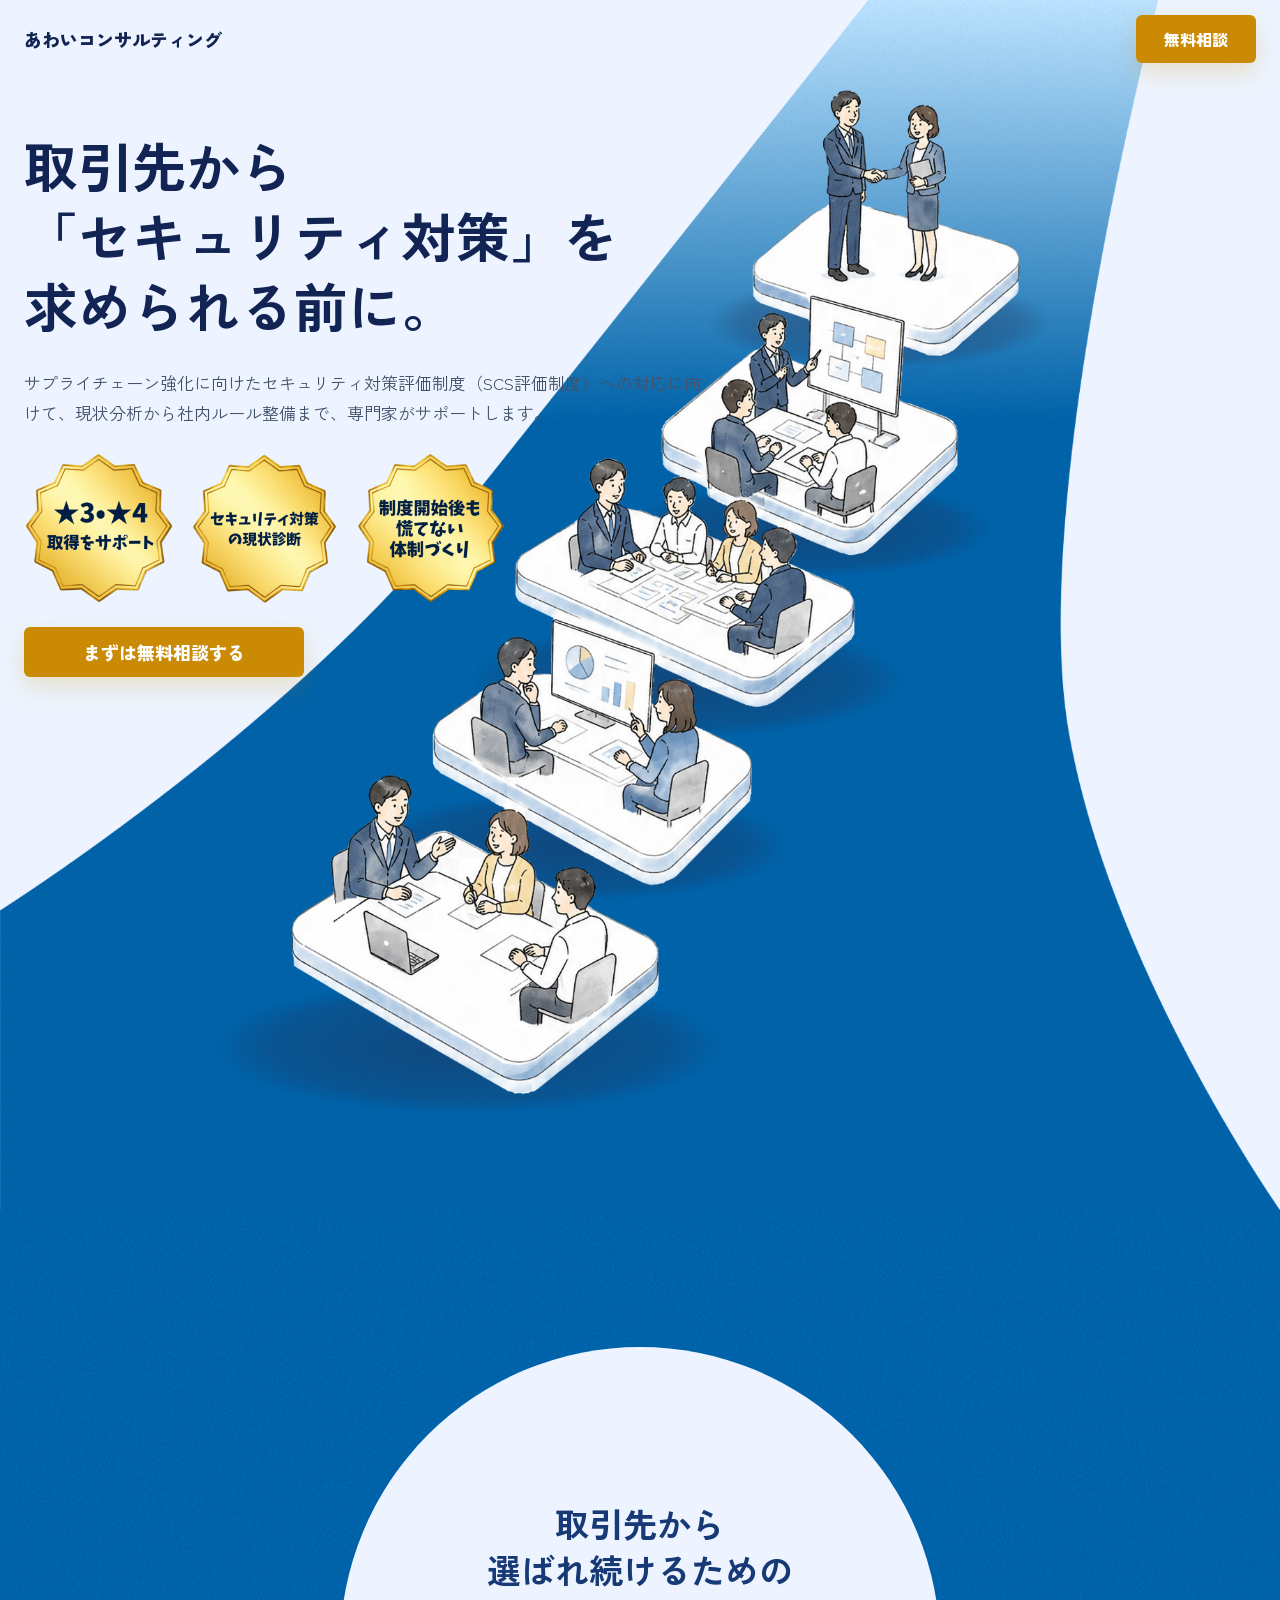
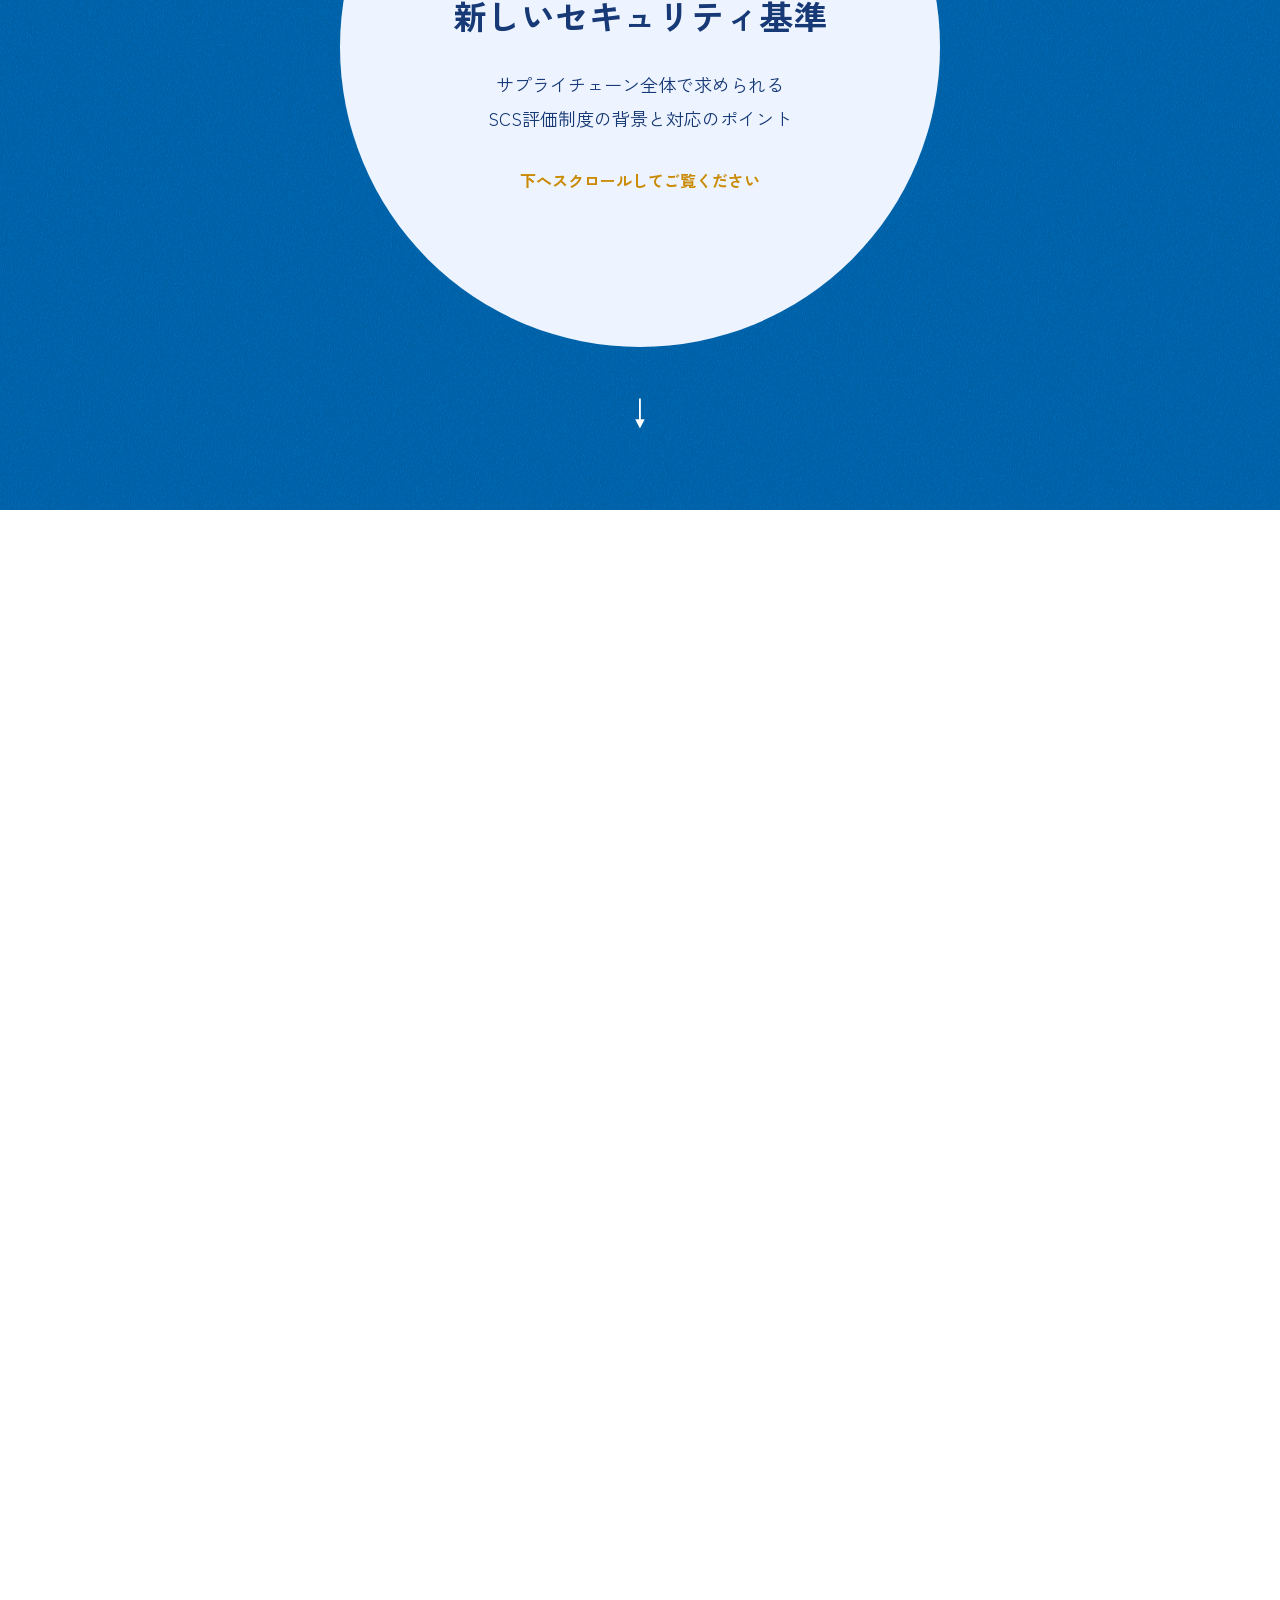
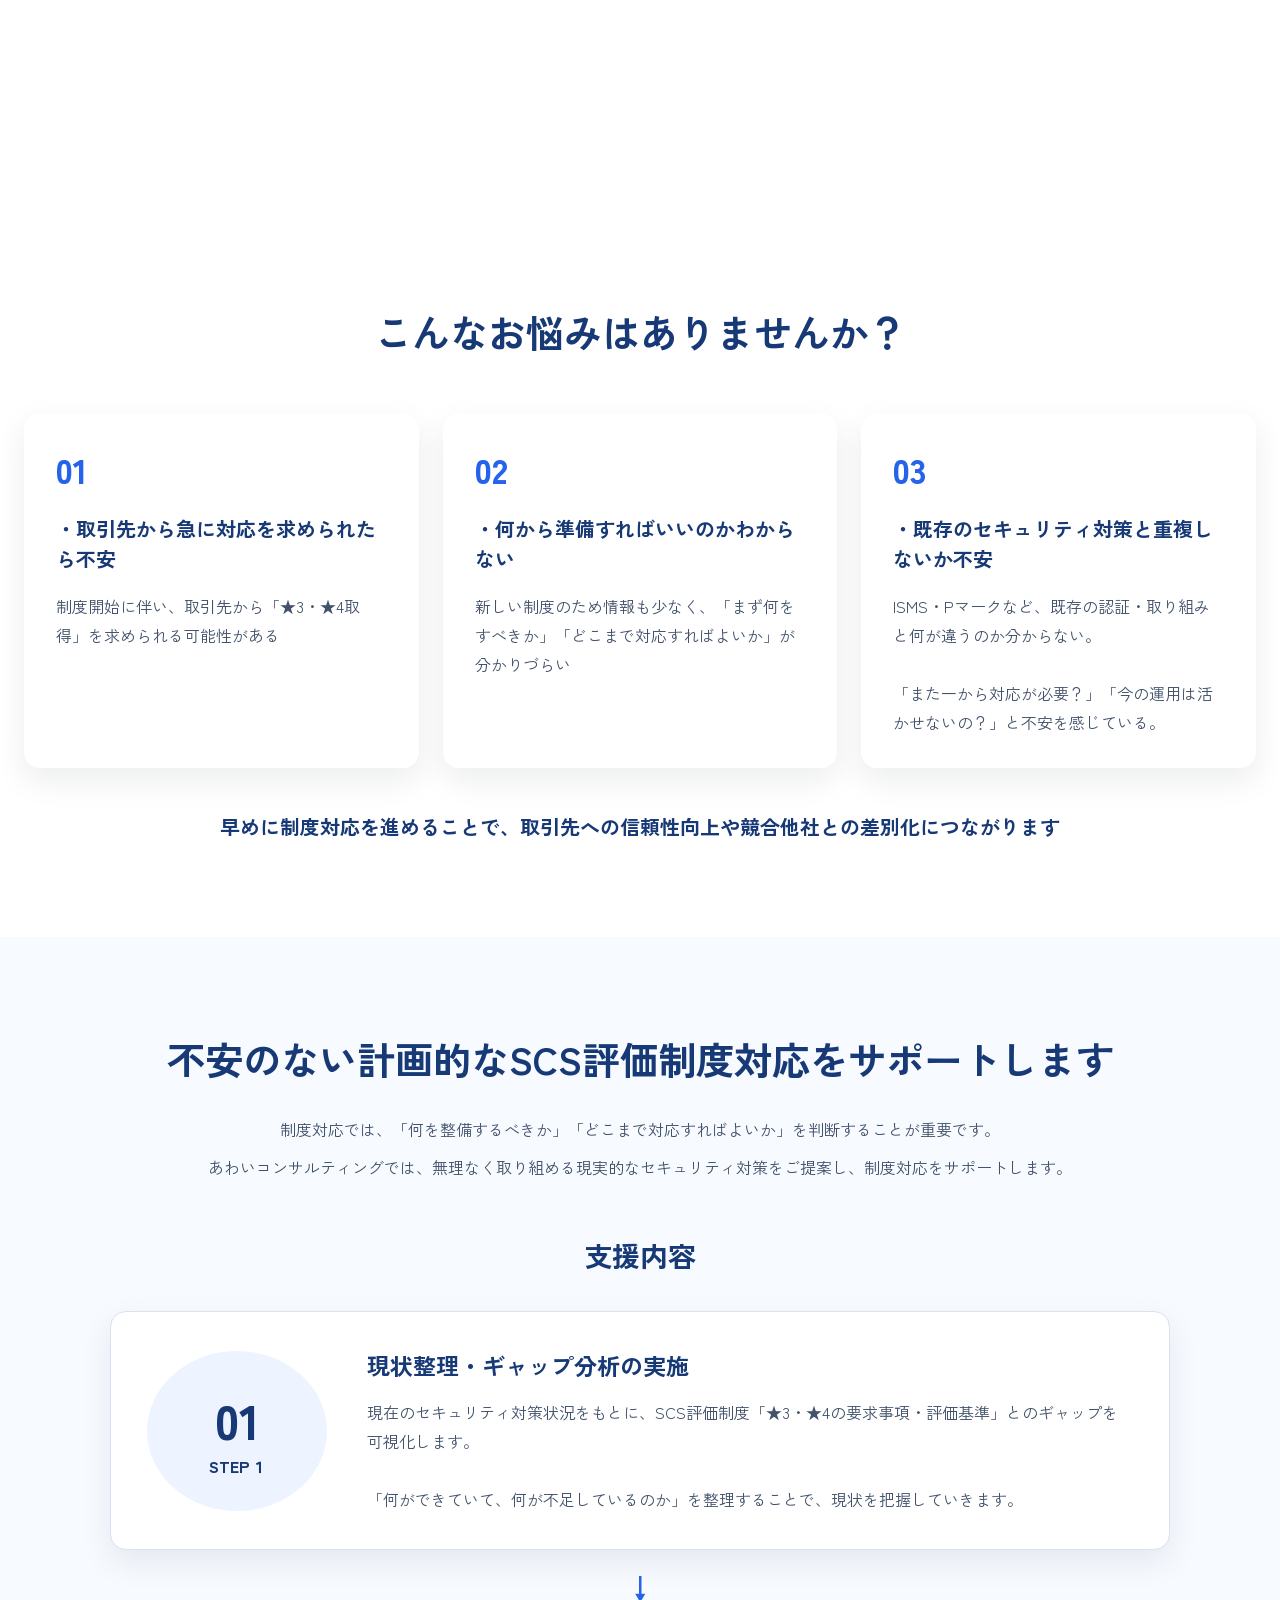
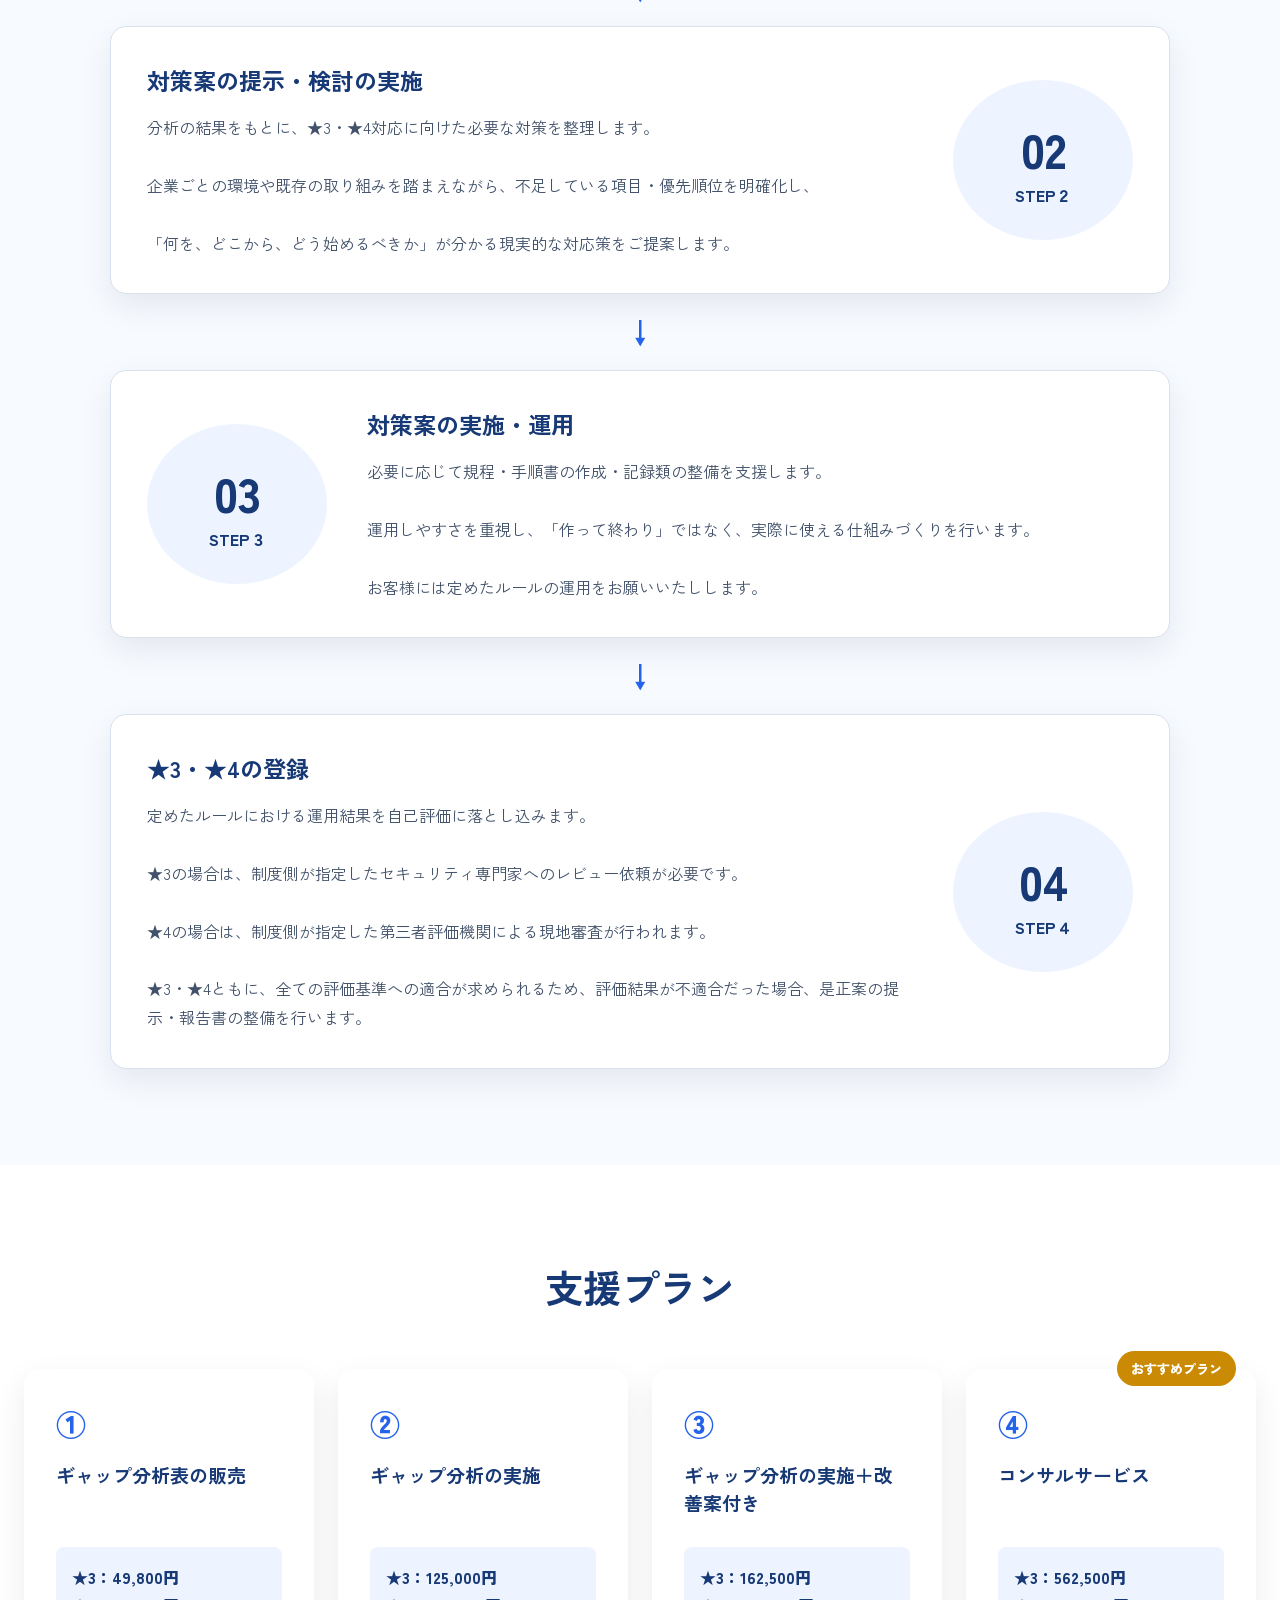
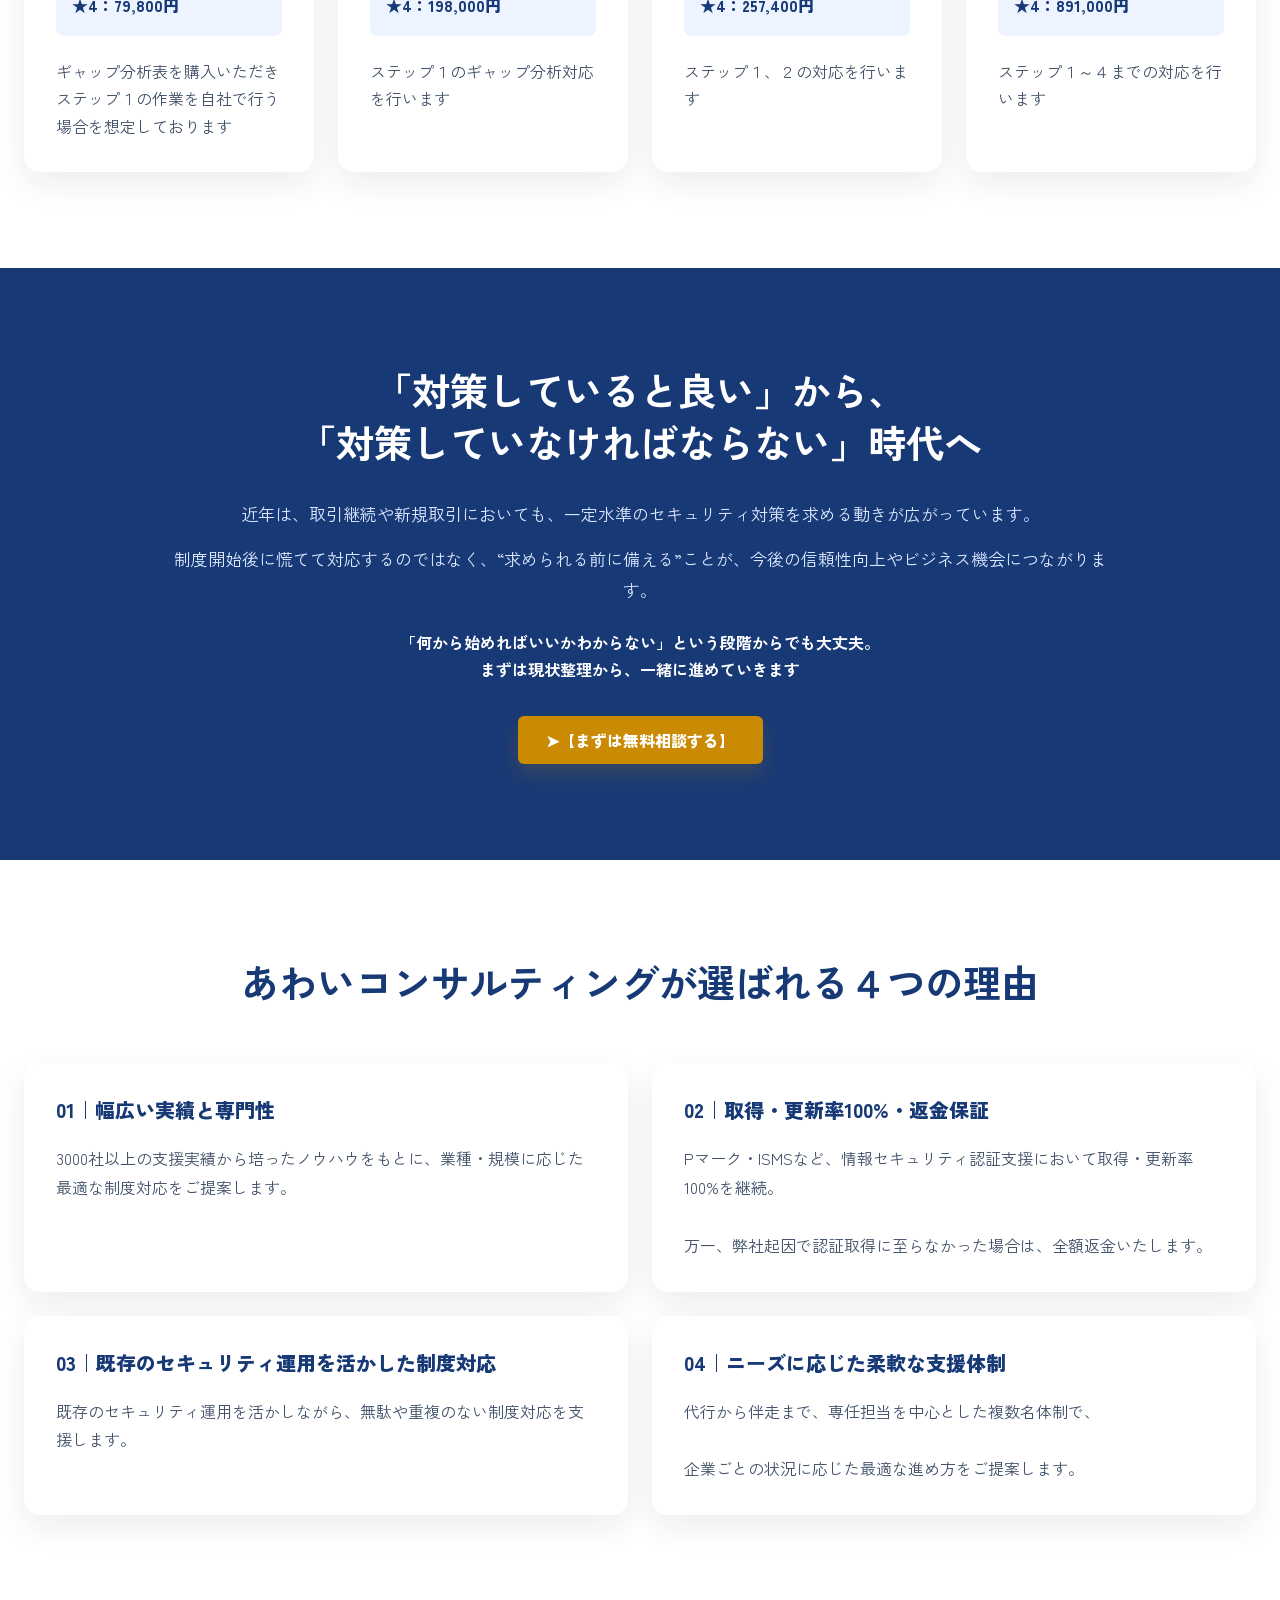
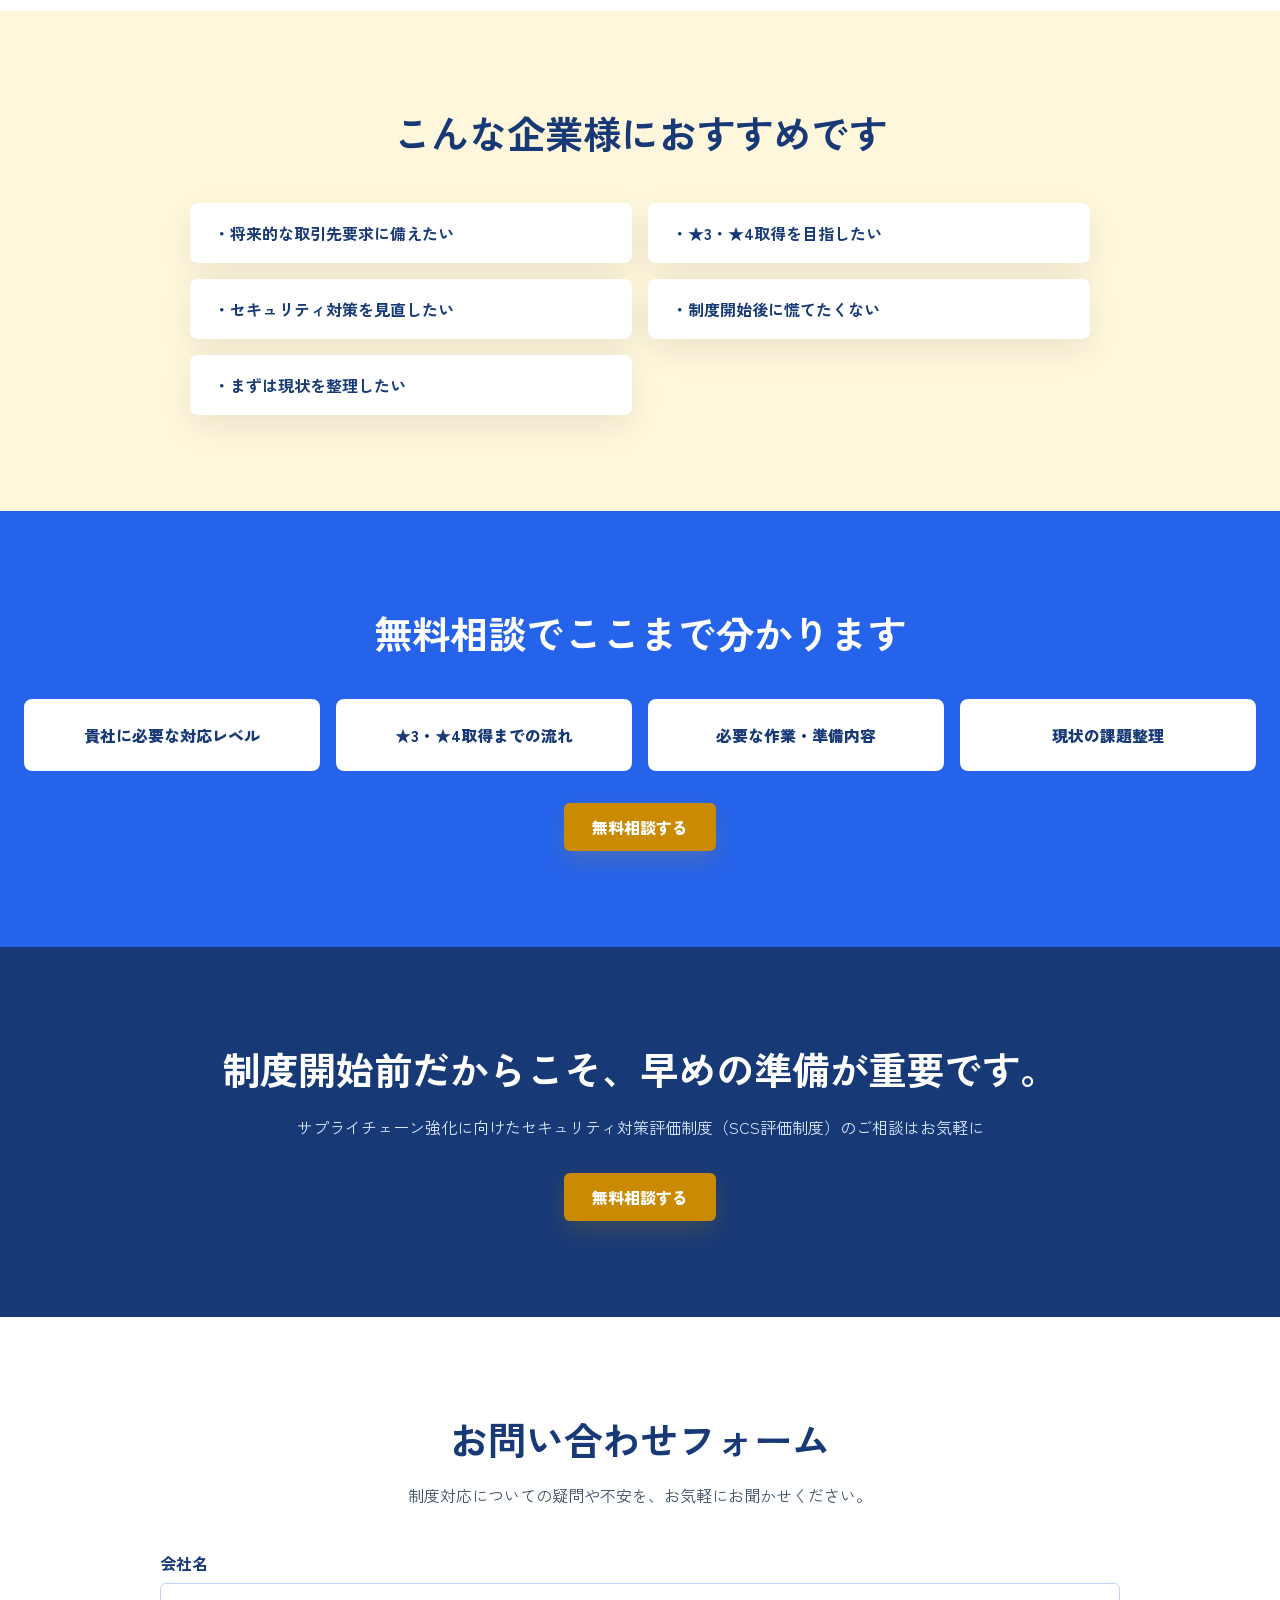
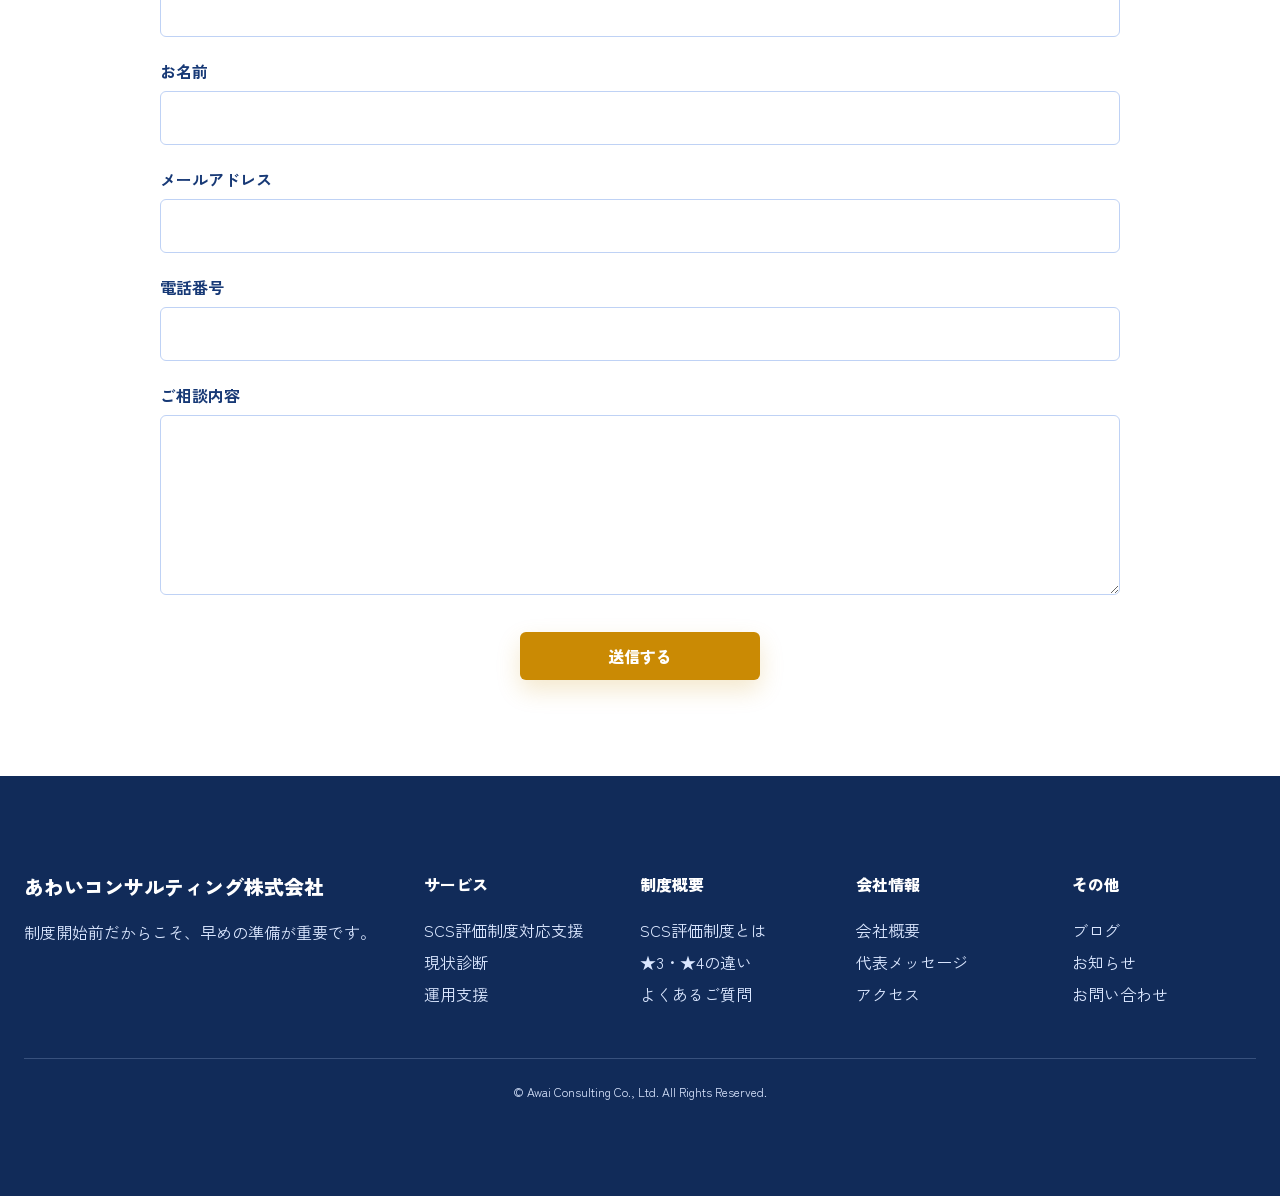
==== index.html @ caf2699b "スクロール連動のセクション切り替え演出を追加" ====
<!DOCTYPE html>
<html class="document">

<head class="document__head">
    <meta charset="utf-8" class="document__meta--1">
    <meta name="viewport" content="width=device-width, initial-scale=1" class="document__meta--2">
    <title class="document__title--1">SCS評価制度対応支援 | サプライチェーン強化に向けたセキュリティ対策評価制度</title>
    <link class="document__preconnect--1" rel="preconnect" href="https://fonts.googleapis.com">
    <link class="document__preconnect--2" rel="preconnect" href="https://fonts.gstatic.com" crossorigin>
    <link class="document__font--1"
        href="https://fonts.googleapis.com/css2?family=Zen+Kaku+Gothic+New:wght@300;400;500;700;900&amp;display=swap"
        rel="stylesheet">
    <link class="document__stylesheet" rel="stylesheet" href="./style.css">
</head>

<body class="document__body">
    <main class="lp-page">
        <header class="site-header">
            <div class="site-header__inner">
                <div class="site-header__brand">
                    <p class="site-header__brand-name">
                        あわいコンサルティング</p>
                </div>
                <div class="site-header__actions">
                    <button class="site-header__consultation-button">
                        <span class="site-header__consultation-label">
                            無料相談</span>
                    </button>
                </div>
            </div>
        </header>
        <section class="hero">
            <img class="hero__background-image" src="./img/hero-bg.png">
            <div class="hero__content">
                <div class="hero__title-wrap">
                    <h1 class="hero__title">
                        取引先から<br class="hero__line-break--1">「セキュリティ対策」を<br class="hero__line-break--2">求められる前に。</h1>
                </div>
                <div class="hero__lead-wrap">
                    <div class="hero__lead">
                        サプライチェーン強化に向けたセキュリティ対策評価制度（SCS評価制度）への対応に向けて、現状分析から社内ルール整備まで、専門家がサポートします。</div>
                </div>
                <div class="hero__badge-list">
                    <img src="./img/badge1.png" alt="★3・★4取得をサポート" class="hero__badge-image--support">
                    <img src="./img/badge2.png" alt="セキュリティ対策の現状診断" class="hero__badge-image--diagnosis">
                    <img src="./img/badge3.png" alt="制度開始後も慌てない体制づくり" class="hero__badge-image--readiness">
                </div>
                <button class="hero__consultation-button">
                    <span class="hero__consultation-label">
                        まずは無料相談する</span>
                </button>
            </div>
        </section>
        <section class="story-sequence">
            <div class="story-sequence__sticky">
        <section class="story-cover story-sequence__panel">
            <div class="story-cover__inner">
                <div class="story-cover__content">
                    <h2 class="story-cover__heading">
                        取引先から<br class="story-cover__line-break--1">選ばれ続けるための<br class="story-cover__line-break--1">新しいセキュリティ基準
                    </h2>
                    <p class="story-cover__lead">
                        サプライチェーン全体で求められる<br class="story-cover__line-break--2">SCS評価制度の背景と対応のポイント
                    </p>
                    <div class="story-cover__scroll-guide">
                        下へスクロールしてご覧ください
                    </div>
                </div>
                <div class="story-cover__scroll-arrow">↓</div>
            </div>
        </section>

        <section class="supply-chain-risk story-sequence__panel">
            <div class="supply-chain-risk__inner">
                <h2 class="supply-chain-risk__heading">
                    なぜ今、取引先のセキュリティ対策が<br class="supply-chain-risk__line-break--1">重視されているのか</h2>
                <div class="supply-chain-risk__content">
                    <div class="supply-chain-risk__introduction">
                        <p class="supply-chain-risk__intro-text">近年、サイバー攻撃は大企業だけでなく、中小企業や委託先企業も標的になっています。</p>
                        <p class="supply-chain-risk__attack-description">特に増えているのが、セキュリティ対策が比較的弱い取引先や委託先を経由して、<br
                                class="supply-chain-risk__line-break--2">本来狙われている企業へ侵入する「サプライチェーン攻撃」です。</p>
                        <div class="supply-chain-risk__example-box">
                            <p class="supply-chain-risk__example-lead">企業規模に関係なく、</p>
                            <p class="supply-chain-risk__example-list">・不審メールの開封<br
                                    class="supply-chain-risk__line-break--3">・VPN機器の脆弱性<br
                                    class="supply-chain-risk__line-break--4">・パスワード管理の不備<br
                                    class="supply-chain-risk__line-break--5">などをきっかけに被害が発生しています。</p>
                        </div>
                    </div>
                    <div class="supply-chain-risk__diagram">
                        <img class="supply-chain-risk__image" src="img/threat-overview-img1.png"
                            alt="サプライチェーン攻撃のイメージ図">
                    </div>
                </div>
                <div class="supply-chain-risk__impact-box">
                    <div class="supply-chain-risk__impact-heading">
                        ⚠その結果…こんな影響が発生</div>
                    <div class="supply-chain-risk__impact-list">
                        <div class="supply-chain-risk__impact-item--1">
                            ・業務停止による納期遅延</div>
                        <div class="supply-chain-risk__impact-item--2">
                            ・損害賠償・復旧コスト</div>
                        <div class="supply-chain-risk__impact-item--3">
                            ・情報漏えいリスク</div>
                        <div class="supply-chain-risk__impact-item--4">
                            ・取引先からの信用低下</div>
                    </div>
                </div>
                <p class="supply-chain-risk__conclusion">
                    自社だけでなく、取引先にも影響が及ぶため、<br class="supply-chain-risk__line-break--6">サプライチェーン全体でのセキュリティ対策が重要視されています。
                </p>
            </div>
        </section>

        <section class="scs-overview story-sequence__panel">
            <div class="scs-overview__inner">
                <h2 class="scs-overview__heading">
                    SCS評価制度とは？</h2>
                <div class="scs-overview__content">
                    <div class="scs-overview__description">
                        <p class="scs-overview__description-text">こうした背景を受けて、経済産業省は<br
                                class="scs-overview__line-break--1"><span
                                class="scs-overview__accent--1">「サプライチェーン強化に向けたセキュリティ対策評価制度（SCS評価制度）」</span><br
                                class="scs-overview__line-break--2">の創設を進めています。
                        </p>
                        <p class="scs-overview__purpose-text">SCS評価制度は、企業のセキュリティ対策状況を共通の基準で評価し、<br
                                class="scs-overview__line-break--3">取引先が安心して取引できる環境づくりを目的とした制度です。</p>
                    </div>
                    <div class="scs-overview__scope">
                        <p class="scs-overview__scope-text">
                            自社だけではなく、以下を含めたサプライチェーン全体のセキュリティレベル向上を目指しています。</p>
                        <div class="scs-overview__stakeholder-list">
                            <div class="scs-overview__stakeholder-item--1">
                                ・委託先</div>
                            <div class="scs-overview__stakeholder-item--2">
                                ・協力会社</div>
                            <div class="scs-overview__stakeholder-item--3">
                                ・取引先</div>
                        </div>
                    </div>
                </div>
                <div class="scs-overview__note">
                    ※経済産業省主導で制度設計が進められており、2026年度末頃の開始が予定されています。</div>
            </div>
        </section>

        <section class="security-action story-sequence__panel">
            <div class="security-action__inner">
                <h2 class="security-action__heading">
                    SECURITY ACTIONとSCS評価制度の関係</h2>
                <p class="security-action__lead">
                    企業のセキュリティ対策レベルは、★（星）で評価されます。<br class="security-action__line-break--1">SCS評価制度は、SECURITY
                    ACTION（★1・★2）に続く位置づけとして、<br class="security-action__line-break--2">★3からスタートする制度となっています。</p>
                <div class="security-action__diagram">
                    <img class="security-action__image" src="img/threat-overview-img2.png"
                        alt="SECURITY ACTIONとSCS評価制度の関係図">
                </div>
            </div>
        </section>

        <section class="preparation story-sequence__panel">
            <div class="preparation__inner">
                <h2 class="preparation__heading">
                    なぜ今から準備が必要なのか</h2>
                <p class="preparation__subheading">
                    制度開始後に想定されるケース</p>
                <div class="preparation__question-list">
                    <div class="preparation__question-card--security-status">
                        「御社のセキュリティ対策状況を<br class="preparation__line-break--1">教えてください」
                        <div class="preparation__question-tail--1">
                        </div>
                    </div>
                    <div class="preparation__question-card--scs-status">
                        「SCS評価制度への対応状況は<br class="preparation__line-break--2">どうですか？」
                        <div class="preparation__question-tail--2">
                        </div>
                    </div>
                </div>
                <div class="preparation__down-arrow">⇩</div>
                <div class="preparation__issues-box">
                    <div class="preparation__issues-heading">しかし実際には…</div>
                    <div class="preparation__issue-list">
                        <div class="preparation__issue-item--1">
                            ・現状の対策状況が<br class="preparation__line-break--3">把握できていない</div>
                        <div class="preparation__issue-item--2">
                            ・必要なルールが<br class="preparation__line-break--4">整備されていない</div>
                        <div class="preparation__issue-item--3">
                            ・社内教育が<br class="preparation__line-break--5">実施できていない</div>
                    </div>
                    <p class="preparation__issues-note">という企業も少なくありません。</p>
                </div>
                <div class="preparation__conclusion">
                    制度開始後に慌てないためにも、<br class="preparation__line-break--6"><span
                        class="preparation__accent--1">今のうちから現状を把握し、必要な対策を整理しておくことが重要です</span></div>
            </div>
        </section>
            </div>
        </section>
        <section class="concerns">
            <div class="concerns__inner">
                <h2 class="concerns__heading">
                    こんなお悩みはありませんか？</h2>
                <div class="concerns__card-list">
                    <article class="concerns__card--first">
                        <div class="concerns__card-number--1">01</div>
                        <h3 class="concerns__card-heading--first">
                            ・取引先から急に対応を求められたら不安</h3>
                        <p class="concerns__card-text--first">制度開始に伴い、取引先から「★3・★4取得」を求められる可能性がある</p>
                    </article>
                    <article class="concerns__card--second">
                        <div class="concerns__card-number--2">02</div>
                        <h3 class="concerns__card-heading--second">
                            ・何から準備すればいいのかわからない</h3>
                        <p class="concerns__card-text--second">
                            新しい制度のため情報も少なく、「まず何をすべきか」「どこまで対応すればよいか」が分かりづらい</p>
                    </article>
                    <article class="concerns__card--third">
                        <div class="concerns__card-number--3">03</div>
                        <h3 class="concerns__card-heading--third">
                            ・既存のセキュリティ対策と重複しないか不安</h3>
                        <p class="concerns__card-text--third">
                            ISMS・Pマークなど、既存の認証・取り組みと何が違うのか分からない。<br class="concerns__line-break--1"><br
                                class="concerns__line-break--2">「また一から対応が必要？」「今の運用は活かせないの？」と不安を感じている。</p>
                    </article>
                </div>
                <div class="concerns__conclusion">
                    早めに制度対応を進めることで、取引先への信頼性向上や競合他社との差別化につながります</div>
            </div>
        </section>

        <section class="support">
            <div class="support__inner">
                <h2 class="support__heading">
                    不安のない計画的なSCS評価制度対応をサポートします</h2>
                <div class="support__introduction">
                    <p class="support__intro-text">制度対応では、「何を整備するべきか」「どこまで対応すればよいか」を判断することが重要です。</p>
                    <p class="support__approach-text">あわいコンサルティングでは、無理なく取り組める現実的なセキュリティ対策をご提案し、制度対応をサポートします。</p>
                </div>
                <h3 class="support__subheading">支援内容</h3>
                <div class="support__flow--1">
                    <article class="support__step-card--analysis">
                        <div class="support__step-visual--1">
                            <span class="support__accent--1">01</span><span class="support__accent--2">STEP１</span>
                        </div>
                        <div class="support__step-content--1">
                            <h4 class="support__heading-quaternary--1">現状整理・ギャップ分析の実施</h4>
                            <p class="support__step-text--analysis">
                                現在のセキュリティ対策状況をもとに、SCS評価制度「★3・★4の要求事項・評価基準」とのギャップを可視化します。<br
                                    class="support__line-break--1"><br
                                    class="support__line-break--2">「何ができていて、何が不足しているのか」を整理することで、現状を把握していきます。
                            </p>
                        </div>
                    </article>
                    <div class="support__step-arrow--1">↓</div>
                    <article class="support__step-card--planning">
                        <div class="support__step-content--2">
                            <h4 class="support__heading-quaternary--2">対策案の提示・検討の実施</h4>
                            <p class="support__step-text--planning">
                                分析の結果をもとに、★3・★4対応に向けた必要な対策を整理します。<br class="support__line-break--3"><br
                                    class="support__line-break--4">企業ごとの環境や既存の取り組みを踏まえながら、不足している項目・優先順位を明確化し、<br
                                    class="support__line-break--5"><br
                                    class="support__line-break--6">「何を、どこから、どう始めるべきか」が分かる現実的な対応策をご提案します。
                            </p>
                        </div>
                        <div class="support__step-visual--2">
                            <span class="support__accent--3">02</span><span class="support__accent--4">STEP２</span>
                        </div>
                    </article>
                    <div class="support__step-arrow--2">↓</div>
                    <article class="support__step-card--implementation">
                        <div class="support__step-visual--3">
                            <span class="support__accent--5">03</span><span class="support__accent--6">STEP３</span>
                        </div>
                        <div class="support__step-content--3">
                            <h4 class="support__heading-quaternary--3">対策案の実施・運用</h4>
                            <p class="support__step-text--implementation">
                                必要に応じて規程・手順書の作成・記録類の整備を支援します。<br class="support__line-break--7"><br
                                    class="support__line-break--8">運用しやすさを重視し、「作って終わり」ではなく、実際に使える仕組みづくりを行います。<br
                                    class="support__line-break--9"><br
                                    class="support__line-break--10">お客様には定めたルールの運用をお願いいたしします。
                            </p>
                        </div>
                    </article>
                    <div class="support__step-arrow--3">↓</div>
                    <article class="support__step-card--registration">
                        <div class="support__step-content--4">
                            <h4 class="support__heading-quaternary--4">★3・★4の登録</h4>
                            <p class="support__step-text--registration">
                                定めたルールにおける運用結果を自己評価に落とし込みます。<br class="support__line-break--11"><br
                                    class="support__line-break--12">★3の場合は、制度側が指定したセキュリティ専門家へのレビュー依頼が必要です。<br
                                    class="support__line-break--13"><br
                                    class="support__line-break--14">★4の場合は、制度側が指定した第三者評価機関による現地審査が行われます。<br
                                    class="support__line-break--15"><br
                                    class="support__line-break--16">★3・★4ともに、全ての評価基準への適合が求められるため、評価結果が不適合だった場合、是正案の提示・報告書の整備を行います。
                            </p>
                        </div>
                        <div class="support__step-visual--4">
                            <span class="support__accent--7">04</span><span class="support__accent--8">STEP４</span>
                        </div>
                    </article>
                </div>
            </div>
        </section>

        <section class="support-plans">
            <div class="support-plans__inner">
                <h2 class="support-plans__heading">
                    支援プラン</h2>
                <div class="support-plans__card-list">
                    <article class="support-plans__card--sheet">
                        <div class="support-plans__card-number--1">①</div>
                        <h3 class="support-plans__card-heading--sheet">ギャップ分析表の販売</h3>
                        <div class="support-plans__price--1">
                            ★3：49,800円<br class="support-plans__line-break--1">★4：79,800円</div>
                        <p class="support-plans__card-text--sheet">ギャップ分析表を購入いただきステップ１の作業を自社で行う場合を想定しております</p>
                    </article>
                    <article class="support-plans__card--analysis">
                        <div class="support-plans__card-number--2">②</div>
                        <h3 class="support-plans__card-heading--analysis">ギャップ分析の実施</h3>
                        <div class="support-plans__price--2">
                            ★3：125,000円<br class="support-plans__line-break--2">★4：198,000円</div>
                        <p class="support-plans__card-text--analysis">ステップ１のギャップ分析対応を行います</p>
                    </article>
                    <article class="support-plans__card--improvement">
                        <div class="support-plans__card-number--3">③</div>
                        <h3 class="support-plans__card-heading--improvement">ギャップ分析の実施＋改善案付き</h3>
                        <div class="support-plans__price--3">
                            ★3：162,500円<br class="support-plans__line-break--3">★4：257,400円</div>
                        <p class="support-plans__card-text--improvement">ステップ１、２の対応を行います</p>
                    </article>
                    <article class="support-plans__card--consulting">
                        <div class="support-plans__recommendation-badge">
                            おすすめプラン</div>
                        <div class="support-plans__card-number--4">④</div>
                        <h3 class="support-plans__card-heading--consulting">コンサルサービス</h3>
                        <div class="support-plans__price--4">
                            ★3：562,500円<br class="support-plans__line-break--4">★4：891,000円</div>
                        <p class="support-plans__card-text--consulting">ステップ１～４までの対応を行います</p>
                    </article>
                </div>
            </div>
        </section>

        <section class="proposal">
            <div class="proposal__inner">
                <h2 class="proposal__heading">
                    「対策していると良い」から、<br class="proposal__line-break--1">「対策していなければならない」時代へ</h2>
                <div class="proposal__description">
                    <p class="proposal__context-text">近年は、取引継続や新規取引においても、一定水準のセキュリティ対策を求める動きが広がっています。</p>
                    <p class="proposal__value-text">制度開始後に慌てて対応するのではなく、“求められる前に備える”ことが、今後の信頼性向上やビジネス機会につながります。</p>
                </div>
                <p class="proposal__conclusion">
                    「何から始めればいいかわからない」という段階からでも大丈夫。<br class="proposal__line-break--2">まずは現状整理から、一緒に進めていきます</p>
                <button class="proposal__button">➤【まずは無料相談する】</button>
            </div>
        </section>

        <section class="benefits">
            <div class="benefits__inner">
                <h2 class="benefits__heading">あわいコンサルティングが選ばれる４つの理由</h2>
                <div class="benefits__card-list">
                    <article class="benefits__card--expertise">
                        <div class="benefits__card-heading--1">01｜幅広い実績と専門性</div>
                        <p class="benefits__card-text--expertise">
                            3000社以上の支援実績から培ったノウハウをもとに、業種・規模に応じた最適な制度対応をご提案します。</p>
                    </article>
                    <article class="benefits__card--guarantee">
                        <div class="benefits__card-heading--2">02｜取得・更新率100%・返金保証</div>
                        <p class="benefits__card-text--guarantee">
                            Pマーク・ISMSなど、情報セキュリティ認証支援において取得・更新率100%を継続。<br class="benefits__line-break--1"><br
                                class="benefits__line-break--2">万一、弊社起因で認証取得に至らなかった場合は、全額返金いたします。</p>
                    </article>
                    <article class="benefits__card--integration">
                        <div class="benefits__card-heading--3">03｜既存のセキュリティ運用を活かした制度対応</div>
                        <p class="benefits__card-text--integration">既存のセキュリティ運用を活かしながら、無駄や重複のない制度対応を支援します。</p>
                    </article>
                    <article class="benefits__card--flexibility">
                        <div class="benefits__card-heading--4">04｜ニーズに応じた柔軟な支援体制</div>
                        <p class="benefits__card-text--flexibility">
                            代行から伴走まで、専任担当を中心とした複数名体制で、<br class="benefits__line-break--3"><br
                                class="benefits__line-break--4">企業ごとの状況に応じた最適な進め方をご提案します。</p>
                    </article>
                </div>
            </div>
        </section>

        <section class="recommended">
            <div class="recommended__inner">
                <h2 class="recommended__heading">こんな企業様におすすめです</h2>
                <div class="recommended__item-list">
                    <div class="recommended__item--1">
                        ・将来的な取引先要求に備えたい</div>
                    <div class="recommended__item--2">
                        ・★3・★4取得を目指したい</div>
                    <div class="recommended__item--3">
                        ・セキュリティ対策を見直したい</div>
                    <div class="recommended__item--4">
                        ・制度開始後に慌てたくない</div>
                    <div class="recommended__item--5">
                        ・まずは現状を整理したい</div>
                </div>
            </div>
        </section>

        <section class="consultation">
            <div class="consultation__inner">
                <h2 class="consultation__heading">無料相談でここまで分かります</h2>
                <div class="consultation__benefit-list">
                    <div class="consultation__benefit-item--1">
                        貴社に必要な対応レベル</div>
                    <div class="consultation__benefit-item--2">
                        ★3・★4取得までの流れ</div>
                    <div class="consultation__benefit-item--3">
                        必要な作業・準備内容</div>
                    <div class="consultation__benefit-item--4">
                        現状の課題整理</div>
                </div>
                <button class="consultation__button">無料相談する</button>
            </div>
        </section>

        <section class="footer-cta">
            <div class="footer-cta__inner">
                <h2 class="footer-cta__heading">制度開始前だからこそ、早めの準備が重要です。</h2>
                <p class="footer-cta__lead">
                    サプライチェーン強化に向けたセキュリティ対策評価制度（SCS評価制度）のご相談はお気軽に</p>
                <button class="footer-cta__button">無料相談する</button>
            </div>
        </section>

        <section class="contact">
            <div class="contact__inner">
                <div class="contact__heading-wrap">
                    <h2 class="contact__heading">
                        お問い合わせフォーム</h2>
                </div>
                <div class="contact__lead-wrap">
                    <p class="contact__lead">
                        制度対応についての疑問や不安を、お気軽にお聞かせください。</p>
                </div>
                <form class="contact__form--1">
                    <div class="contact__field--company">
                        <div class="contact__label-wrap--company">
                            <label class="contact__label--company" for="company">
                                会社名</label>
                        </div>
                        <input class="contact__input--company" id="company" name="company" type="text">
                    </div>
                    <div class="contact__field--name">
                        <div class="contact__label-wrap--name">
                            <label class="contact__label--name" for="name">
                                お名前</label>
                        </div>
                        <input class="contact__input--name" id="name" name="name" type="text">
                    </div>
                    <div class="contact__field--email">
                        <div class="contact__label-wrap--email">
                            <label class="contact__label--email" for="email">
                                メールアドレス</label>
                        </div>
                        <input class="contact__input--email" id="email" name="email" type="email">
                    </div>
                    <div class="contact__field--phone">
                        <div class="contact__label-wrap--phone">
                            <label class="contact__label--phone" for="phone">
                                電話番号</label>
                        </div>
                        <input class="contact__input--phone" id="phone" name="phone" type="tel">
                    </div>
                    <div class="contact__field--message">
                        <div class="contact__label-wrap--message">
                            <label class="contact__label--message" for="message">
                                ご相談内容</label>
                        </div>
                        <textarea class="contact__textarea--message" id="message" name="message"></textarea>
                    </div>
                    <button class="contact__button">
                        <span class="contact__submit-label">
                            送信する</span>
                    </button>
                </form>
            </div>
        </section>
        <footer class="site-footer">
            <div class="site-footer__inner">
                <div class="site-footer__navigation">
                    <div class="site-footer__brand-column">
                        <div class="site-footer__company-name">
                            あわいコンサルティング株式会社</div>
                        <div class="site-footer__tagline-wrap">
                            <div class="site-footer__tagline">
                                制度開始前だからこそ、早めの準備が重要です。</div>
                        </div>
                    </div>
                    <div class="site-footer__service-column">
                        <div class="site-footer__service-heading">
                            サービス</div>
                        <div class="site-footer__service-links-wrap">
                            <div class="site-footer__service-links">
                                SCS評価制度対応支援<br class="site-footer__line-break--1">現状診断<br
                                    class="site-footer__line-break--2">運用支援</div>
                        </div>
                    </div>
                    <div class="site-footer__overview-column">
                        <div class="site-footer__overview-heading">
                            制度概要</div>
                        <div class="site-footer__overview-links-wrap">
                            <div class="site-footer__overview-links">
                                SCS評価制度とは<br class="site-footer__line-break--3">★3・★4の違い<br
                                    class="site-footer__line-break--4">よくあるご質問</div>
                        </div>
                    </div>
                    <div class="site-footer__company-column">
                        <div class="site-footer__company-heading">
                            会社情報</div>
                        <div class="site-footer__company-links-wrap">
                            <div class="site-footer__company-links">
                                会社概要<br class="site-footer__line-break--5">代表メッセージ<br
                                    class="site-footer__line-break--6">アクセス</div>
                        </div>
                    </div>
                    <div class="site-footer__other-column">
                        <div class="site-footer__other-heading">
                            その他</div>
                        <div class="site-footer__other-links-wrap">
                            <div class="site-footer__other-links">
                                ブログ<br class="site-footer__line-break--7">お知らせ<br
                                    class="site-footer__line-break--8">お問い合わせ</div>
                        </div>
                    </div>
                </div>
                <div class="site-footer__copyright">
                    <p class="site-footer__copyright-text">
                        © Awai Consulting Co., Ltd. All Rights Reserved.</p>
                </div>
            </div>
        </footer>
    </main>



    <script class="site-header__behavior" src="./js/script.js"></script>
</body>

</html>
---- style.css ----
/* Base */
:root {
  --color-primary: #173976;
  --color-primary-dark: #122454;
  --color-blue: #2563eb;
  --color-light-blue: #edf4ff;
  --color-text: #42526a;
  --color-white: #ffffff;
  --color-cta: #ca8a04;
  --content-width: 1240px;
  --narrow-width: 960px;
  --side-padding: 24px;
  --section-padding: 96px;
  --header-height: 78px;
  --story-panel-count: 5;
  --story-idle-scroll-count-per-panel: 1;
  --radius-card: 16px;
  --shadow-card: 0 12px 32px rgba(15, 23, 42, 0.08);
}

*,
*::before,
*::after {
  box-sizing: border-box;
}

html,
body {
  width: 100%;
  min-width: 320px;
  margin: 0;
  font-family: "Zen Kaku Gothic New", sans-serif;
  color: var(--color-text);
  overflow-x: clip;
}

body,
p,
h1,
h2,
h3,
h4 {
  margin: 0;
}

img {
  display: block;
  max-width: 100%;
  height: auto;
}

button,
input,
textarea,
select {
  font: inherit;
}

button {
  cursor: pointer;
}

/* Layout */
.document,
.document__body,
.lp-page {
  width: 100%;
  min-height: 100%;
}

.lp-page {
  position: relative;
}

section,
.site-footer {
  position: relative;
  width: 100%;
  padding-block: var(--section-padding);
}

[class$="__inner"] {
  width: min(calc(100% - var(--side-padding) * 2), var(--content-width));
  margin-inline: auto;
}

.supply-chain-risk__example-box,
.scs-overview__content,
.security-action__lead,
.preparation__issues-box,
.support__introduction,
.proposal__description,
.proposal__conclusion,
.contact__form--1 {
  width: min(100%, var(--narrow-width));
  margin-inline: auto;
}

/* Header */
.site-header {
  position: fixed;
  inset: 0 0 auto;
  z-index: 9999;
  display: flex;
  align-items: center;
  height: var(--header-height);
}

.site-header::before {
  content: "";
  position: absolute;
  inset: 0;
  z-index: 0;
  pointer-events: none;
  background: rgba(255, 255, 255, 0.82);
  border-bottom: 1px solid rgba(216, 226, 240, 0.7);
  box-shadow: 0 4px 24px rgba(15, 23, 42, 0.08);
  backdrop-filter: blur(12px);
  opacity: 0;
  transition: opacity 0.3s ease, box-shadow 0.3s ease, backdrop-filter 0.3s ease;
}

.site-header--scrolled::before {
  opacity: 1;
}

.site-header__inner {
  position: relative;
  z-index: 1;
  display: flex;
  align-items: center;
  justify-content: space-between;
}

.site-header__brand-name {
  color: var(--color-primary-dark);
  font-size: 18px;
  font-weight: 900;
}

.site-header__actions {
  margin-left: auto;
}

/* Common Components */
.story-cover__heading,
.supply-chain-risk__heading,
.scs-overview__heading,
.security-action__heading,
.preparation__heading,
.concerns__heading,
.support__heading,
.support-plans__heading,
.proposal__heading,
.benefits__heading,
.recommended__heading,
.consultation__heading,
.footer-cta__heading,
.contact__heading {
  margin: 0;
  color: var(--color-primary);
  font-size: clamp(30px, 3vw, 40px);
  font-weight: 700;
  line-height: 1.35;
  text-align: center;
}

.site-header__consultation-button,
.hero__consultation-button,
.proposal__button,
.consultation__button,
.footer-cta__button,
.contact__button {
  display: inline-flex;
  align-items: center;
  justify-content: center;
  min-height: 48px;
  padding: 12px 28px;
  border: 0;
  border-radius: 6px;
  background: var(--color-cta);
  color: var(--color-white);
  font-weight: 900;
  box-shadow: 0 10px 24px rgba(202, 138, 4, 0.2);
}

.concerns__card--first,
.concerns__card--second,
.concerns__card--third,
.benefits__card--expertise,
.benefits__card--guarantee,
.benefits__card--integration,
.benefits__card--flexibility,
.support-plans__card--sheet,
.support-plans__card--analysis,
.support-plans__card--improvement,
.support-plans__card--consulting {
  position: relative;
  padding: 32px;
  border-radius: var(--radius-card);
  background: var(--color-white);
  box-shadow: var(--shadow-card);
}

.concerns__card-list,
.benefits__card-list,
.support-plans__card-list {
  display: grid;
  gap: 24px;
  margin-top: 56px;
}

/* Hero */
.hero {
  display: flex;
  min-height: max(100svh, calc(100vw * 1734 / 1835));
  padding-top: 130px;
  background: var(--color-light-blue);
  isolation: isolate;
  overflow: hidden;
}

.hero__background-image {
  position: absolute;
  top: 0;
  right: 0;
  left: auto;
  z-index: -1;
  width: auto;
  height: 100%;
  max-width: none;
  max-height: 100%;
  object-fit: contain;
  object-position: right center;
  transform: none;
}

.hero__content {
  width: min(calc(100% - var(--side-padding) * 2), var(--content-width));
  margin-inline: auto;
}

.hero__title-wrap,
.hero__lead-wrap {
  max-width: 682px;
}

.hero__title {
  color: var(--color-primary-dark);
  font-size: clamp(42px, 4.2vw, 62px);
  font-weight: 700;
  line-height: 1.3;
}

.hero__lead {
  margin-top: 28px;
  color: var(--color-text);
  font-size: 17px;
  line-height: 1.8;
}

.hero__badge-list {
  display: flex;
  flex-wrap: wrap;
  gap: 16px;
  margin-top: 24px;
}

.hero__badge-image--support,
.hero__badge-image--diagnosis,
.hero__badge-image--readiness {
  width: 150px;
  height: 150px;
  object-fit: contain;
}

.hero__consultation-button {
  margin-top: 24px;
  min-width: 280px;
  font-size: 18px;
}

/* Story Sequence */
.story-sequence {
  position: relative;
  height: calc(
    (var(--story-panel-count) + 1) * 100svh
  );
  padding: 0;
}

.story-sequence__sticky {
  position: sticky;
  top: 0;
  height: 100svh;
  overflow: hidden;
}

.story-sequence__panel {
  position: absolute;
  inset: 0;
  width: 100%;
  min-height: 100svh;
  padding-top: calc(var(--header-height) + 32px);
  padding-bottom: 48px;
  opacity: 0;
  transform: translateX(80px);
  pointer-events: none;
  transition: opacity 0.5s ease, transform 0.5s ease;
  will-change: opacity, transform;
}

.story-sequence__panel.is-active {
  opacity: 1;
  transform: translateX(0);
  pointer-events: auto;
  z-index: 2;
}

.story-sequence__panel.is-exit {
  opacity: 0;
  transform: translateX(-80px);
  pointer-events: none;
  z-index: 1;
}

.story-sequence__panel.is-next {
  opacity: 0;
  transform: translateX(80px);
  pointer-events: none;
  z-index: 0;
}

/* Story Cover */
.story-cover {
  display: flex;
  min-height: 100svh;
  background: url("./img/cover-bg.png") no-repeat center center;
  color: var(--color-white);
}

.story-cover__inner {
  display: grid;
  place-items: center;
  align-content: center;
  gap: 40px;
}

.story-cover__content {
  display: flex;
  flex-direction: column;
  align-items: center;
  justify-content: center;
  width: min(70vw, 600px);
  aspect-ratio: 1;
  padding: 64px;
  border-radius: 50%;
  background: var(--color-light-blue);
  text-align: center;
}

.story-cover__heading {
  color: var(--color-primary);
  font-size: clamp(34px, 2vw, 48px);
}

.story-cover__lead {
  margin-top: 28px;
  color: var(--color-primary);
  font-size: 18px;
  line-height: 1.9;
}

.story-cover__scroll-guide {
  margin-top: 32px;
  color: var(--color-cta);
  font-weight: 700;
}

.story-cover__scroll-arrow {
  font-size: 34px;
}

/* Supply Chain Risk */
.supply-chain-risk {
  display: flex;
  align-items: center;
  min-height: 100svh;
  padding-top: calc(var(--header-height) + 32px);
  padding-bottom: 48px;
  background: var(--color-primary);
  color: #dbe7ff;
}

.supply-chain-risk__inner {
  display: flex;
  flex-direction: column;
}

.supply-chain-risk__heading {
  color: var(--color-white);
  line-height: 1.25;
}

.supply-chain-risk__content {
  display: grid;
  grid-template-columns: 0.8fr 1.2fr ;
  align-items: center;
  gap: 36px;
  width: min(100%, var(--content-width));
  margin: 28px auto 0;
}

.supply-chain-risk__introduction {
  width: 100%;
  margin: 0;
  font-size: 17px;
  line-height: 1.7;
}

.supply-chain-risk__attack-description {
  margin-top: 18px;
}

.supply-chain-risk__example-box {
  margin-top: 20px;
  padding: 20px;
  border: 1px solid #5e79aa;
  border-radius: 8px;
  background: rgba(255, 255, 255, 0.1);
}

.supply-chain-risk__example-lead {
  font-weight: 700;
}

.supply-chain-risk__example-list {
  margin-top: 12px;
  line-height: 1.8;
}

.security-action__diagram {
  width: min(100%, 1160px);
  margin: 28px auto 0;
  text-align: center;
}

.security-action__image {
  width: auto;
  max-height: 500px;
  margin-inline: auto;
}

.supply-chain-risk__diagram {
  width: 100%;
  margin: 0;
}

.supply-chain-risk__image {
  width: 100%;
  height: auto;
}

.supply-chain-risk__impact-box {
  margin-top: 28px;
  padding: 22px;
  border: 1px solid #d8e2f0;
  border-radius: 8px;
  background: var(--color-white);
  color: var(--color-primary-dark);
  box-shadow: 0 18px 48px rgba(11, 29, 61, 0.5);
}

.supply-chain-risk__impact-heading {
  color: var(--color-primary);
  font-size: 20px;
  font-weight: 900;
  text-align: center;
}

.supply-chain-risk__impact-list {
  display: grid;
  grid-template-columns: repeat(4, 1fr);
  gap: 16px;
  margin-top: 18px;
}

.supply-chain-risk__impact-item--1,
.supply-chain-risk__impact-item--2,
.supply-chain-risk__impact-item--3,
.supply-chain-risk__impact-item--4 {
  padding: 12px 16px;
  border-radius: 8px;
  background: var(--color-light-blue);
  font-weight: 700;
  text-align: center;
}

.supply-chain-risk__conclusion {
  margin-top: 28px;
  color: var(--color-white);
  font-size: 20px;
  font-weight: 700;
  line-height: 1.7;
  text-align: center;
}

/* Overview / Security Action */
.scs-overview,
.security-action,
.preparation {
  display: flex;
  align-items: center;
  min-height: 100svh;
  padding-top: calc(var(--header-height) + 32px);
  padding-bottom: 48px;
}

.scs-overview,
.preparation {
  background: var(--color-light-blue);
}

.scs-overview__content {
  margin-top: 48px;
}

.scs-overview__description,
.scs-overview__scope {
  padding: 28px;
  border-radius: 12px;
  background: var(--color-white);
  box-shadow: var(--shadow-card);
}

.scs-overview__scope {
  margin-top: 24px;
}

.scs-overview__description-text,
.scs-overview__purpose-text,
.scs-overview__scope-text,
.security-action__lead {
  font-size: 17px;
  line-height: 1.8;
  text-align: center;
}

.scs-overview__purpose-text {
  margin-top: 20px;
}

.scs-overview__accent--1,
.preparation__accent--1 {
  color: var(--color-primary);
  font-weight: 900;
}

.scs-overview__stakeholder-list {
  display: grid;
  grid-template-columns: repeat(3, 1fr);
  gap: 16px;
  margin-top: 24px;
}

.scs-overview__stakeholder-item--1,
.scs-overview__stakeholder-item--2,
.scs-overview__stakeholder-item--3 {
  padding: 16px;
  border-radius: 8px;
  background: var(--color-light-blue);
  color: var(--color-primary);
  font-weight: 700;
  text-align: center;
}

.scs-overview__note {
  margin-top: 32px;
  color: #64748b;
  font-size: 14px;
  text-align: center;
}

.security-action {
  background: var(--color-white);
}

.security-action__lead {
  margin-top: 32px;
}

/* Preparation */
.preparation__subheading {
  margin-top: 24px;
  color: var(--color-primary);
  font-size: 20px;
  font-weight: 700;
  text-align: center;
}

.preparation__question-list {
  display: grid;
  grid-template-columns: repeat(2, minmax(0, 1fr));
  gap: 28px;
  width: min(100%, 1000px);
  margin: 32px auto 0;
}

.preparation__question-card--security-status,
.preparation__question-card--scs-status {
  position: relative;
  padding: 28px;
  border-radius: 12px;
  background: var(--color-primary);
  color: var(--color-white);
  font-size: 20px;
  font-weight: 700;
  line-height: 1.6;
  text-align: center;
}

.preparation__question-tail--1,
.preparation__question-tail--2 {
  position: absolute;
  bottom: -18px;
  left: 50%;
  width: 0;
  height: 0;
  border: 18px solid transparent;
  border-top-color: var(--color-primary);
  transform: translateX(-50%);
}

.preparation__down-arrow {
  margin-block: 32px 20px;
  color: var(--color-primary);
  font-size: 34px;
  font-weight: 900;
  text-align: center;
}

.preparation__issues-box {
  padding: 32px;
  border-radius: 12px;
  background: var(--color-white);
  box-shadow: var(--shadow-card);
}

.preparation__issues-heading {
  color: var(--color-primary);
  font-size: 20px;
  font-weight: 900;
  text-align: center;
}

.preparation__issue-list {
  display: grid;
  grid-template-columns: repeat(3, 1fr);
  gap: 16px;
  margin-top: 24px;
}

.preparation__issue-item--1,
.preparation__issue-item--2,
.preparation__issue-item--3 {
  padding: 18px;
  border-radius: 8px;
  background: var(--color-light-blue);
  color: var(--color-primary);
  font-weight: 700;
  text-align: center;
}

.preparation__issues-note,
.preparation__conclusion {
  margin-top: 24px;
  text-align: center;
}

.preparation__conclusion {
  color: var(--color-primary);
  font-size: 20px;
  font-weight: 700;
  line-height: 1.7;
}

/* Concerns */
.concerns {
  background: var(--color-white);
}

.concerns__card-list {
  grid-template-columns: repeat(3, 1fr);
}

.concerns__card-number--1,
.concerns__card-number--2,
.concerns__card-number--3 {
  color: var(--color-blue);
  font-size: 34px;
  font-weight: 900;
}

.concerns__card-heading--first,
.concerns__card-heading--second,
.concerns__card-heading--third {
  margin-top: 20px;
  color: var(--color-primary);
  font-size: 20px;
  line-height: 1.5;
}

.concerns__card-text--first,
.concerns__card-text--second,
.concerns__card-text--third {
  margin-top: 18px;
  line-height: 1.8;
}

.concerns__conclusion {
  margin-top: 44px;
  color: var(--color-primary);
  font-size: 20px;
  font-weight: 700;
  text-align: center;
}

/* Support */
.support {
  background: #f7faff;
}

.support__introduction {
  margin-top: 32px;
  text-align: center;
}

.support__approach-text {
  margin-top: 14px;
}

.support__subheading {
  margin-top: 56px;
  color: var(--color-primary);
  font-size: 28px;
  text-align: center;
}

.support__flow--1 {
  width: min(100%, 1060px);
  margin: 36px auto 0;
}

.support__step-card--analysis,
.support__step-card--planning,
.support__step-card--implementation,
.support__step-card--registration {
  display: grid;
  grid-template-columns: 180px 1fr;
  align-items: center;
  gap: 40px;
  padding: 36px;
  border: 1px solid #d8e2f0;
  border-radius: var(--radius-card);
  background: var(--color-white);
  box-shadow: var(--shadow-card);
}

.support__step-card--planning,
.support__step-card--registration {
  grid-template-columns: 1fr 180px;
}

.support__step-visual--1,
.support__step-visual--2,
.support__step-visual--3,
.support__step-visual--4 {
  display: flex;
  flex-direction: column;
  align-items: center;
  justify-content: center;
  min-height: 160px;
  border-radius: 50%;
  background: var(--color-light-blue);
  color: var(--color-primary);
}

.support__accent--1,
.support__accent--3,
.support__accent--5,
.support__accent--7 {
  font-size: 48px;
  font-weight: 900;
}

.support__accent--2,
.support__accent--4,
.support__accent--6,
.support__accent--8 {
  font-weight: 900;
}

.support__heading-quaternary--1,
.support__heading-quaternary--2,
.support__heading-quaternary--3,
.support__heading-quaternary--4 {
  color: var(--color-primary);
  font-size: 23px;
}

.support__step-text--analysis,
.support__step-text--planning,
.support__step-text--implementation,
.support__step-text--registration {
  margin-top: 16px;
  line-height: 1.8;
}

.support__step-content--1,
.support__step-content--2,
.support__step-content--3,
.support__step-content--4 {
  min-width: 0;
}

.support__step-arrow--1,
.support__step-arrow--2,
.support__step-arrow--3 {
  margin-block: 16px;
  color: var(--color-blue);
  font-size: 30px;
  font-weight: 900;
  text-align: center;
}

/* Plans / Proposal / Benefits */
.support-plans {
  background: var(--color-white);
}

.support-plans__card-list {
  grid-template-columns: repeat(4, 1fr);
}

.support-plans__card-number--1,
.support-plans__card-number--2,
.support-plans__card-number--3,
.support-plans__card-number--4 {
  color: var(--color-blue);
  font-size: 30px;
  font-weight: 900;
}

.support-plans__card-heading--sheet,
.support-plans__card-heading--analysis,
.support-plans__card-heading--improvement,
.support-plans__card-heading--consulting {
  min-height: 64px;
  margin-top: 16px;
  color: var(--color-primary);
  font-size: 19px;
  line-height: 1.5;
}

.support-plans__price--1,
.support-plans__price--2,
.support-plans__price--3,
.support-plans__price--4 {
  margin-top: 22px;
  padding: 16px;
  border-radius: 8px;
  background: var(--color-light-blue);
  color: var(--color-primary);
  font-weight: 900;
  line-height: 1.8;
}

.support-plans__card-text--sheet,
.support-plans__card-text--analysis,
.support-plans__card-text--improvement,
.support-plans__card-text--consulting {
  margin-top: 22px;
  line-height: 1.7;
}

.support-plans__recommendation-badge {
  position: absolute;
  top: -18px;
  right: 20px;
  padding: 8px 14px;
  border-radius: 999px;
  background: var(--color-cta);
  color: var(--color-white);
  font-size: 13px;
  font-weight: 900;
}

.proposal {
  background: var(--color-primary);
  color: #dbe7ff;
}

.proposal__heading,
.footer-cta__heading,
.consultation__heading {
  color: var(--color-white);
}

.proposal__description {
  margin-top: 32px;
  font-size: 17px;
  line-height: 1.8;
  text-align: center;
}

.proposal__value-text {
  margin-top: 14px;
}

.proposal__conclusion {
  margin-top: 24px;
  color: var(--color-white);
  font-weight: 700;
  line-height: 1.7;
  text-align: center;
}

.proposal__button {
  display: flex;
  width: fit-content;
  margin: 32px auto 0;
}

.benefits {
  background: var(--color-white);
}

.benefits__card-list {
  grid-template-columns: repeat(2, 1fr);
}

.benefits__card-heading--1,
.benefits__card-heading--2,
.benefits__card-heading--3,
.benefits__card-heading--4 {
  color: var(--color-primary);
  font-size: 20px;
  font-weight: 900;
}

.benefits__card-text--expertise,
.benefits__card-text--guarantee,
.benefits__card-text--integration,
.benefits__card-text--flexibility {
  margin-top: 20px;
  line-height: 1.8;
}

/* Recommended / Consultation / CTA */
.recommended {
  background: #fff7db;
}

.recommended__item-list {
  display: grid;
  grid-template-columns: repeat(2, minmax(0, 1fr));
  gap: 16px;
  width: min(100%, 900px);
  margin: 44px auto 0;
}

.recommended__item--1,
.recommended__item--2,
.recommended__item--3,
.recommended__item--4,
.recommended__item--5 {
  padding: 18px 24px;
  border-radius: 8px;
  background: var(--color-white);
  color: var(--color-primary);
  font-weight: 700;
  box-shadow: var(--shadow-card);
}

.consultation {
  background: var(--color-blue);
}

.consultation__benefit-list {
  display: grid;
  grid-template-columns: repeat(4, 1fr);
  gap: 16px;
  margin-top: 40px;
}

.consultation__benefit-item--1,
.consultation__benefit-item--2,
.consultation__benefit-item--3,
.consultation__benefit-item--4 {
  padding: 24px 16px;
  border-radius: 8px;
  background: var(--color-white);
  color: var(--color-primary);
  font-weight: 900;
  text-align: center;
}

.consultation__button,
.footer-cta__button {
  display: flex;
  width: fit-content;
  margin: 32px auto 0;
}

.footer-cta {
  background: var(--color-primary);
  color: #dbe7ff;
  text-align: center;
}

.footer-cta__lead {
  margin-top: 18px;
  line-height: 1.8;
}

/* Contact */
.contact {
  background: var(--color-white);
}

.contact__lead {
  margin-top: 18px;
  text-align: center;
}

.contact__form--1 {
  margin-top: 44px;
}

.contact__field--company,
.contact__field--name,
.contact__field--email,
.contact__field--phone,
.contact__field--message {
  margin-top: 22px;
}

.contact__label--company,
.contact__label--name,
.contact__label--email,
.contact__label--phone,
.contact__label--message {
  color: var(--color-primary);
  font-weight: 700;
}

.contact__input--company,
.contact__input--name,
.contact__input--email,
.contact__input--phone,
.contact__textarea--message {
  width: 100%;
  margin-top: 8px;
  padding: 14px 16px;
  border: 1px solid #bfd2f5;
  border-radius: 6px;
  background: var(--color-white);
  color: var(--color-text);
}

.contact__textarea--message {
  min-height: 180px;
  resize: vertical;
}

.contact__button {
  display: flex;
  min-width: 240px;
  margin: 32px auto 0;
}

/* Footer */
.site-footer {
  background: #112b59;
  color: #dbe7ff;
}

.site-footer__navigation {
  display: grid;
  grid-template-columns: 2fr repeat(4, 1fr);
  gap: 32px;
}

.site-footer__company-name {
  color: var(--color-white);
  font-size: 20px;
  font-weight: 900;
}

.site-footer__tagline {
  margin-top: 18px;
  line-height: 1.7;
}

.site-footer__service-heading,
.site-footer__overview-heading,
.site-footer__company-heading,
.site-footer__other-heading {
  color: var(--color-white);
  font-weight: 900;
}

.site-footer__service-links,
.site-footer__overview-links,
.site-footer__company-links,
.site-footer__other-links {
  margin-top: 18px;
  line-height: 2;
}

.site-footer__copyright {
  margin-top: 48px;
  padding-top: 24px;
  border-top: 1px solid #38517d;
}

.site-footer__copyright-text {
  font-size: 12px;
  text-align: center;
}

/* Responsive */
@media (max-width: 1024px) {
  :root {
    --section-padding: 80px;
  }

  .supply-chain-risk__impact-list,
  .consultation__benefit-list {
    grid-template-columns: repeat(2, 1fr);
  }

  .story-sequence {
    height: auto;
  }

  .story-sequence__sticky {
    position: relative;
    height: auto;
    overflow: visible;
  }

  .story-sequence__panel {
    position: relative;
    inset: auto;
    min-height: auto;
    padding-top: var(--section-padding);
    padding-bottom: var(--section-padding);
    opacity: 1 !important;
    transform: none !important;
    pointer-events: auto;
    transition: none;
    will-change: auto;
  }

  .supply-chain-risk,
  .scs-overview,
  .security-action,
  .preparation {
    display: block;
    min-height: auto;
    padding-top: max(var(--section-padding), var(--header-height));
    padding-bottom: var(--section-padding);
  }

  .supply-chain-risk__content {
    grid-template-columns: 1fr;
    gap: 32px;
  }

  .security-action__diagram {
    margin-top: 48px;
  }

  .security-action__image {
    width: 100%;
    max-height: none;
  }

  .concerns__card-list,
  .support-plans__card-list {
    grid-template-columns: repeat(2, 1fr);
  }

  .support__step-card--analysis,
  .support__step-card--planning,
  .support__step-card--implementation,
  .support__step-card--registration {
    grid-template-columns: 140px 1fr;
  }

  .support__step-card--planning,
  .support__step-card--registration {
    grid-template-columns: 1fr 140px;
  }

  .site-footer__navigation {
    grid-template-columns: repeat(2, 1fr);
  }
}

@media (max-width: 767px) {
  :root {
    --side-padding: 16px;
    --section-padding: 64px;
  }

  .site-header__brand-name {
    font-size: 15px;
  }

  .site-header__consultation-button {
    min-height: 42px;
    padding: 8px 16px;
  }

  .hero {
    align-items: flex-start;
    min-height: 100svh;
    padding-top: 112px;
  }

  .hero__title {
    font-size: clamp(36px, 11vw, 48px);
  }

  .hero__badge-list {
    justify-content: center;
  }

  .hero__consultation-button {
    width: 100%;
    min-width: 0;
  }

  .story-cover__content {
    width: min(100%, 560px);
    padding: 56px 24px;
    border-radius: var(--radius-card);
  }

  .supply-chain-risk__impact-list,
  .scs-overview__stakeholder-list,
  .preparation__question-list,
  .preparation__issue-list,
  .concerns__card-list,
  .benefits__card-list,
  .recommended__item-list,
  .consultation__benefit-list,
  .support-plans__card-list,
  .site-footer__navigation {
    grid-template-columns: 1fr;
  }

  .support__step-card--analysis,
  .support__step-card--planning,
  .support__step-card--implementation,
  .support__step-card--registration {
    grid-template-columns: 1fr;
    padding: 24px;
  }

  .support__step-visual--1,
  .support__step-visual--2,
  .support__step-visual--3,
  .support__step-visual--4 {
    width: 150px;
    min-height: 150px;
    margin-inline: auto;
  }

  .support__step-card--planning .support__step-visual--2,
  .support__step-card--registration .support__step-visual--4 {
    order: -1;
  }

  .support-plans__card-heading--sheet,
  .support-plans__card-heading--analysis,
  .support-plans__card-heading--improvement,
  .support-plans__card-heading--consulting {
    min-height: 0;
  }

  br {
    display: none;
  }
}
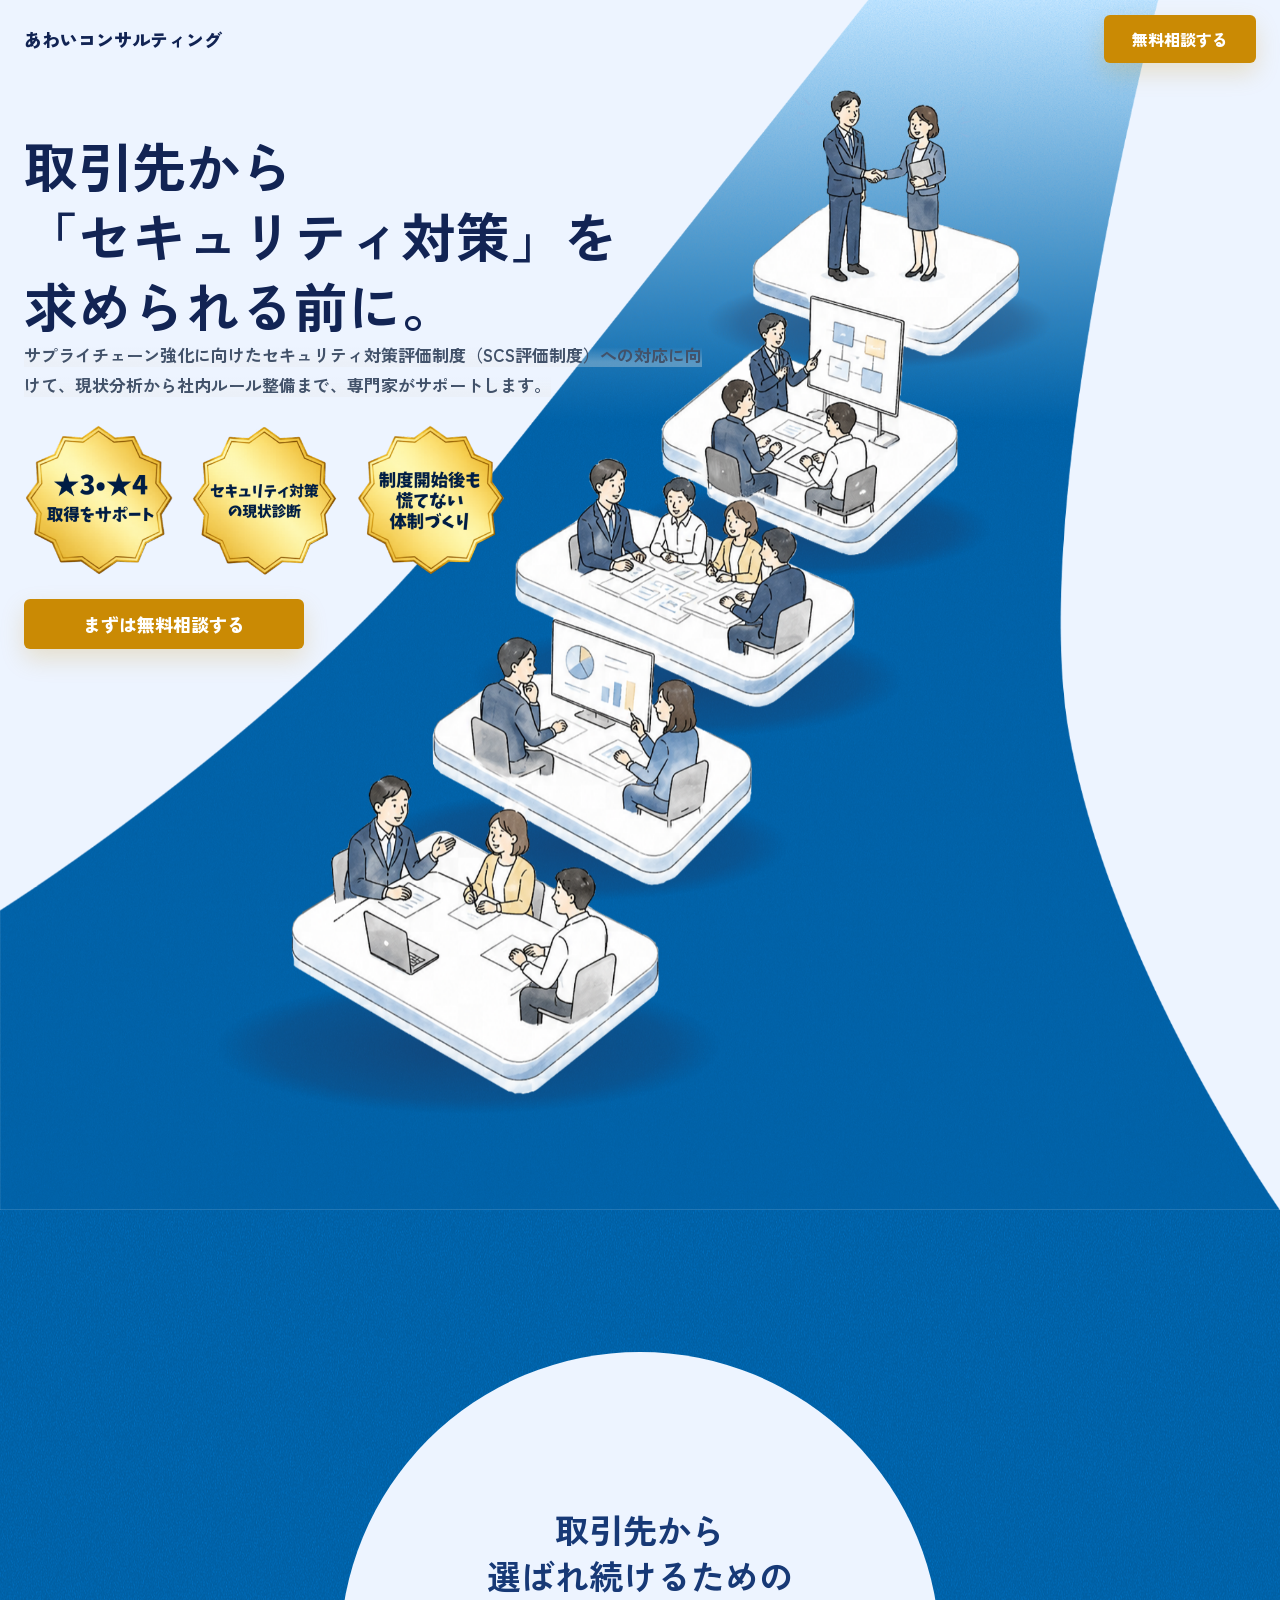
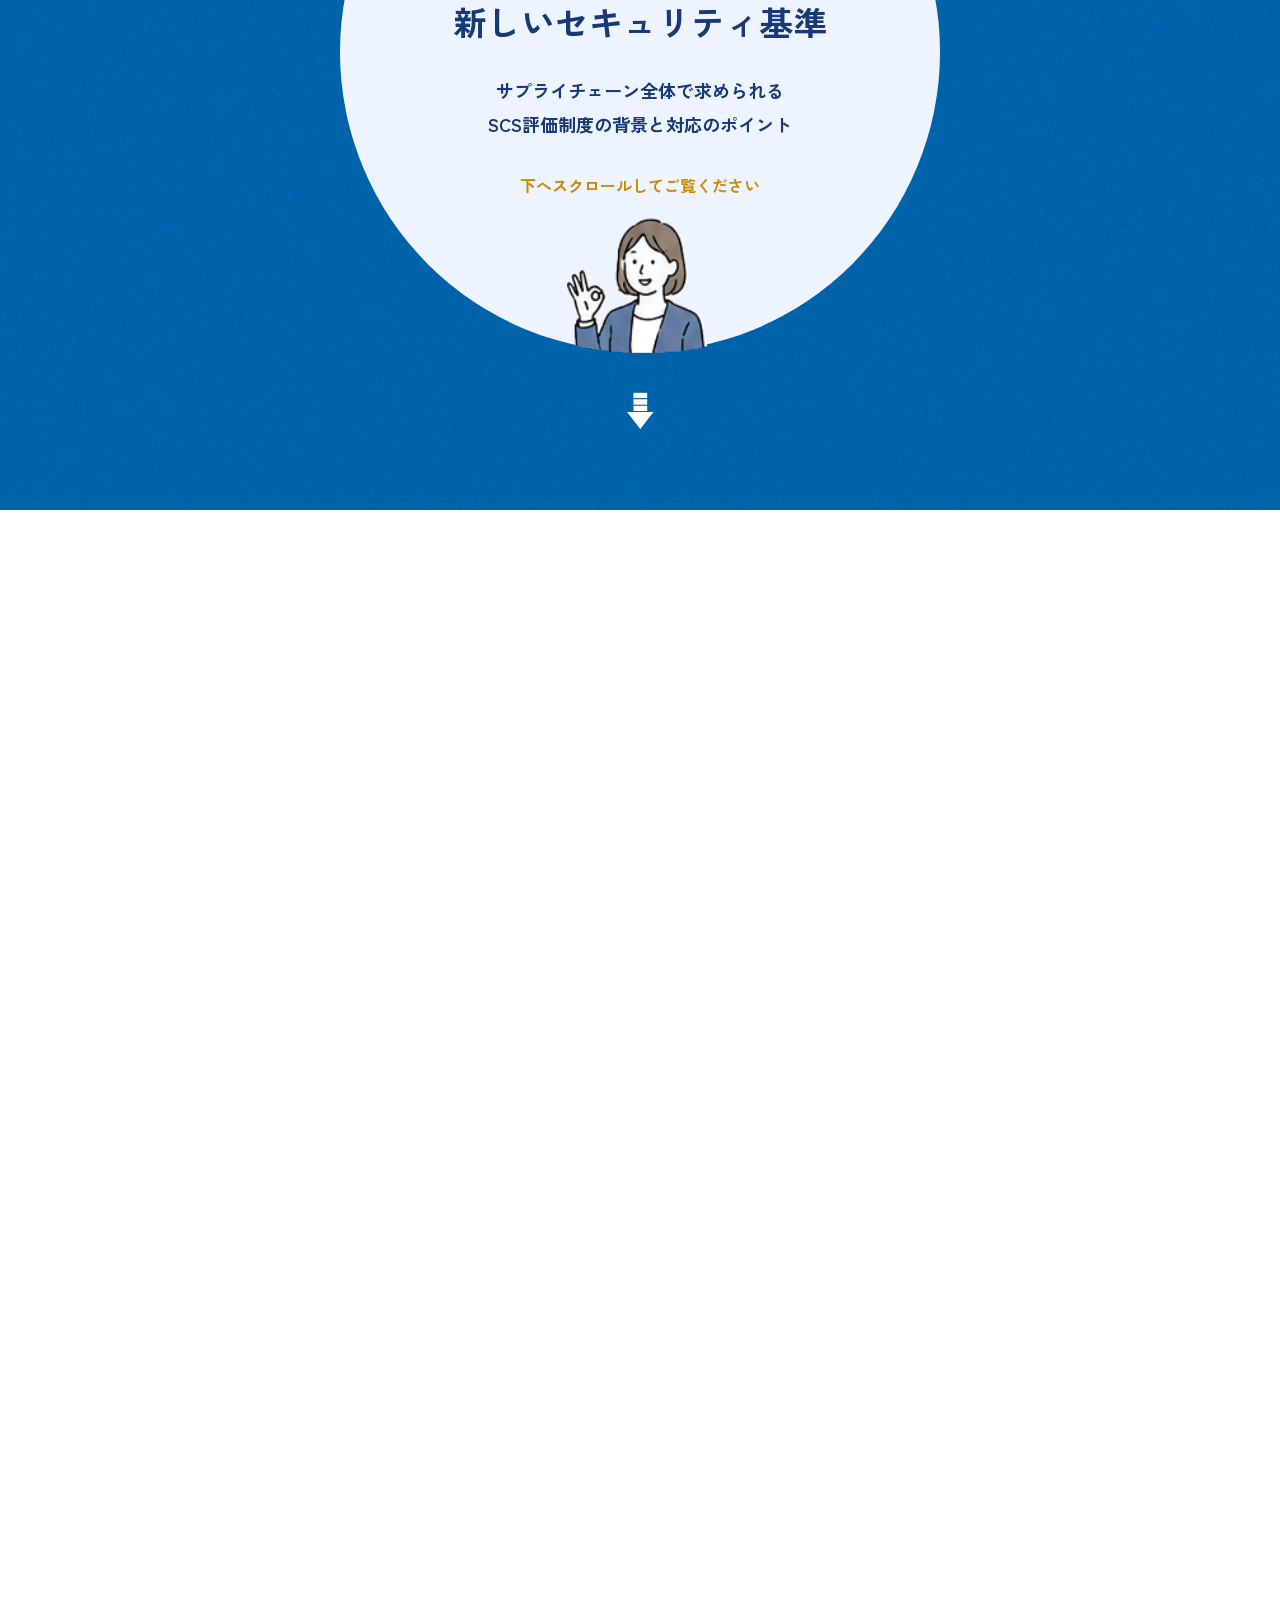
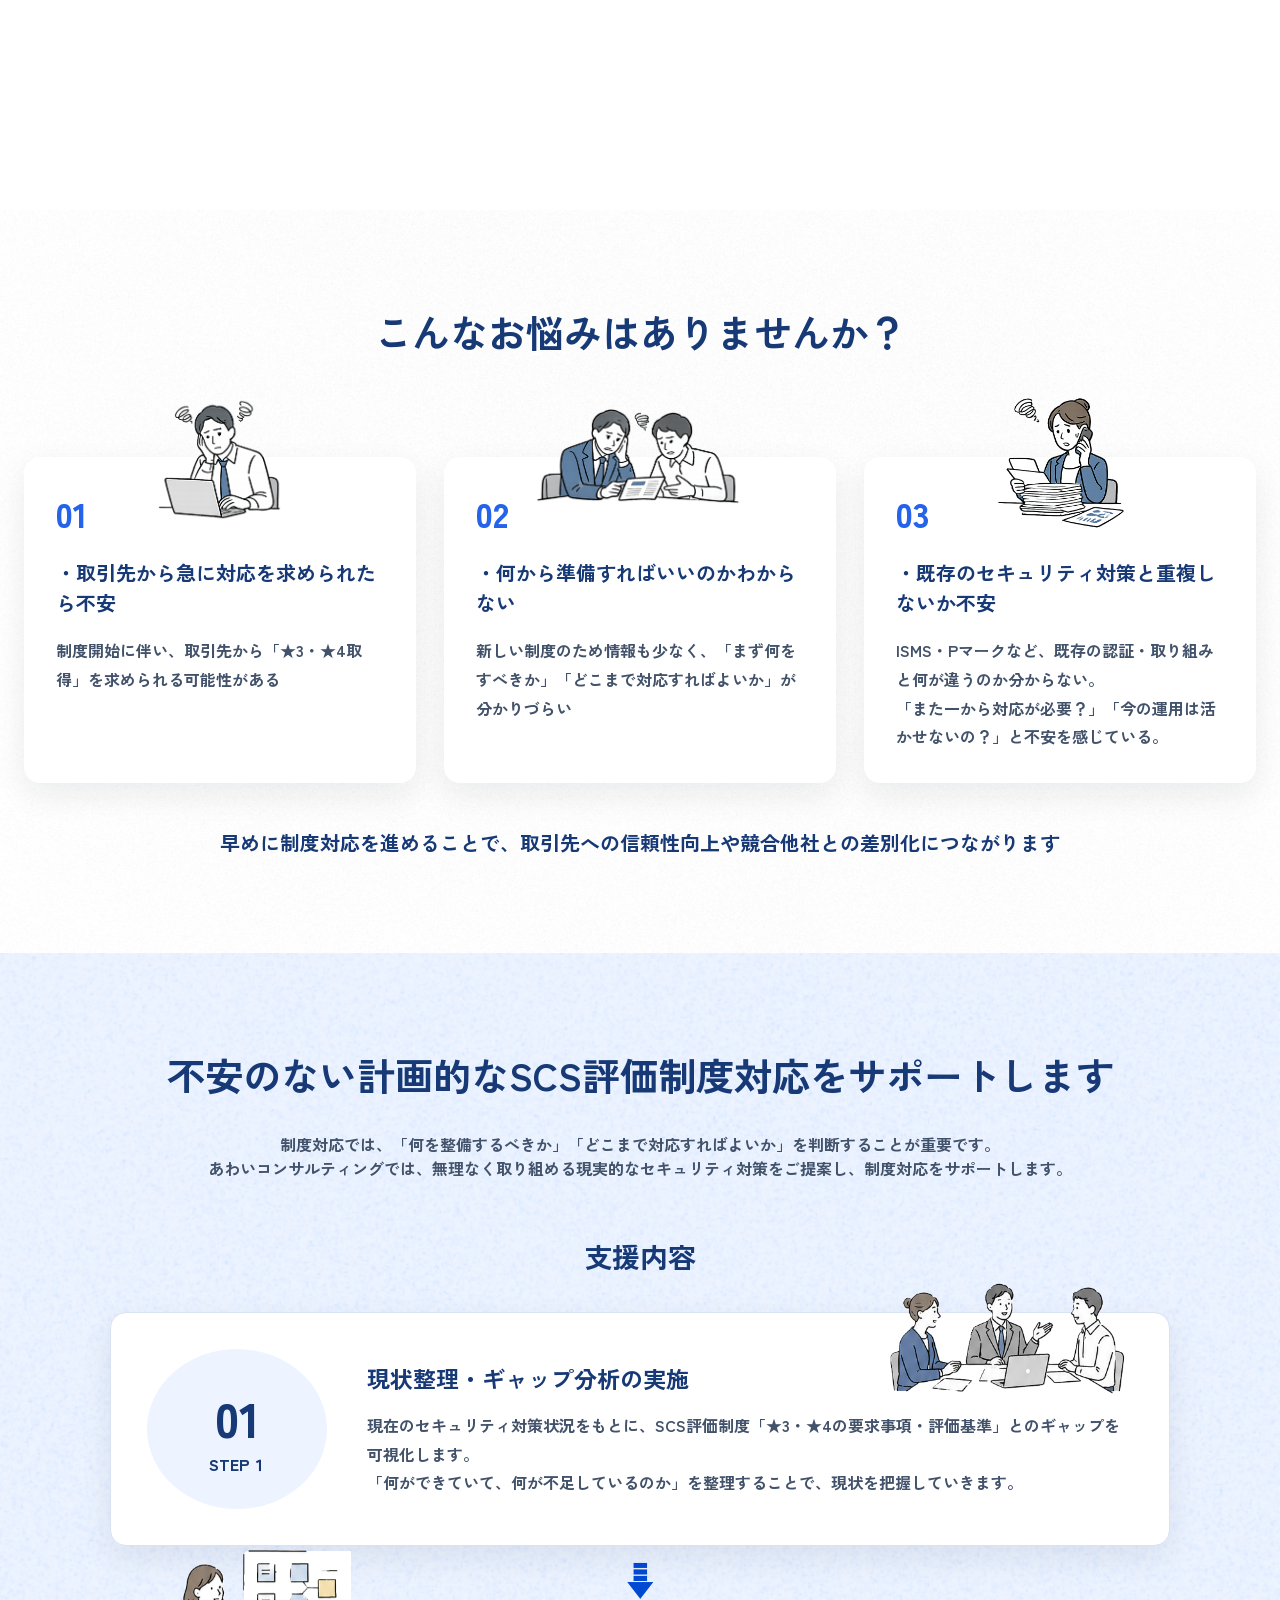
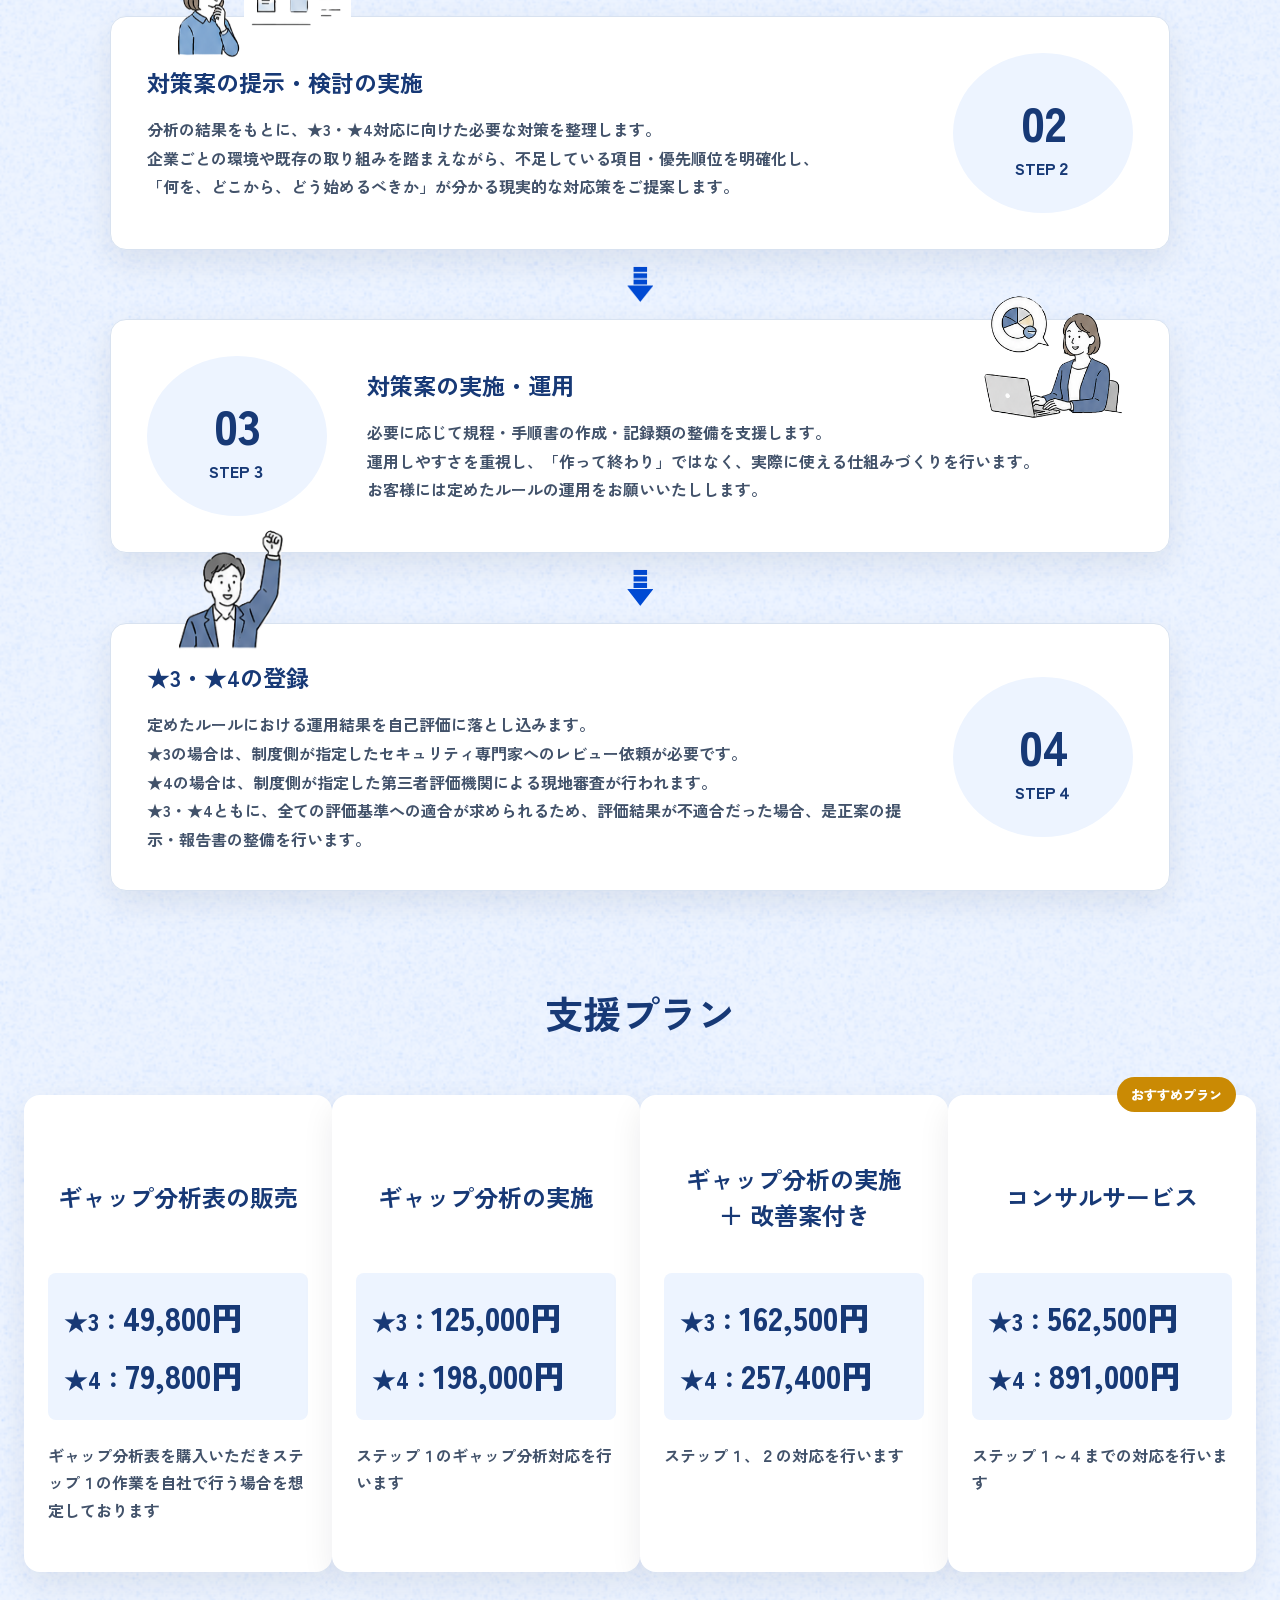
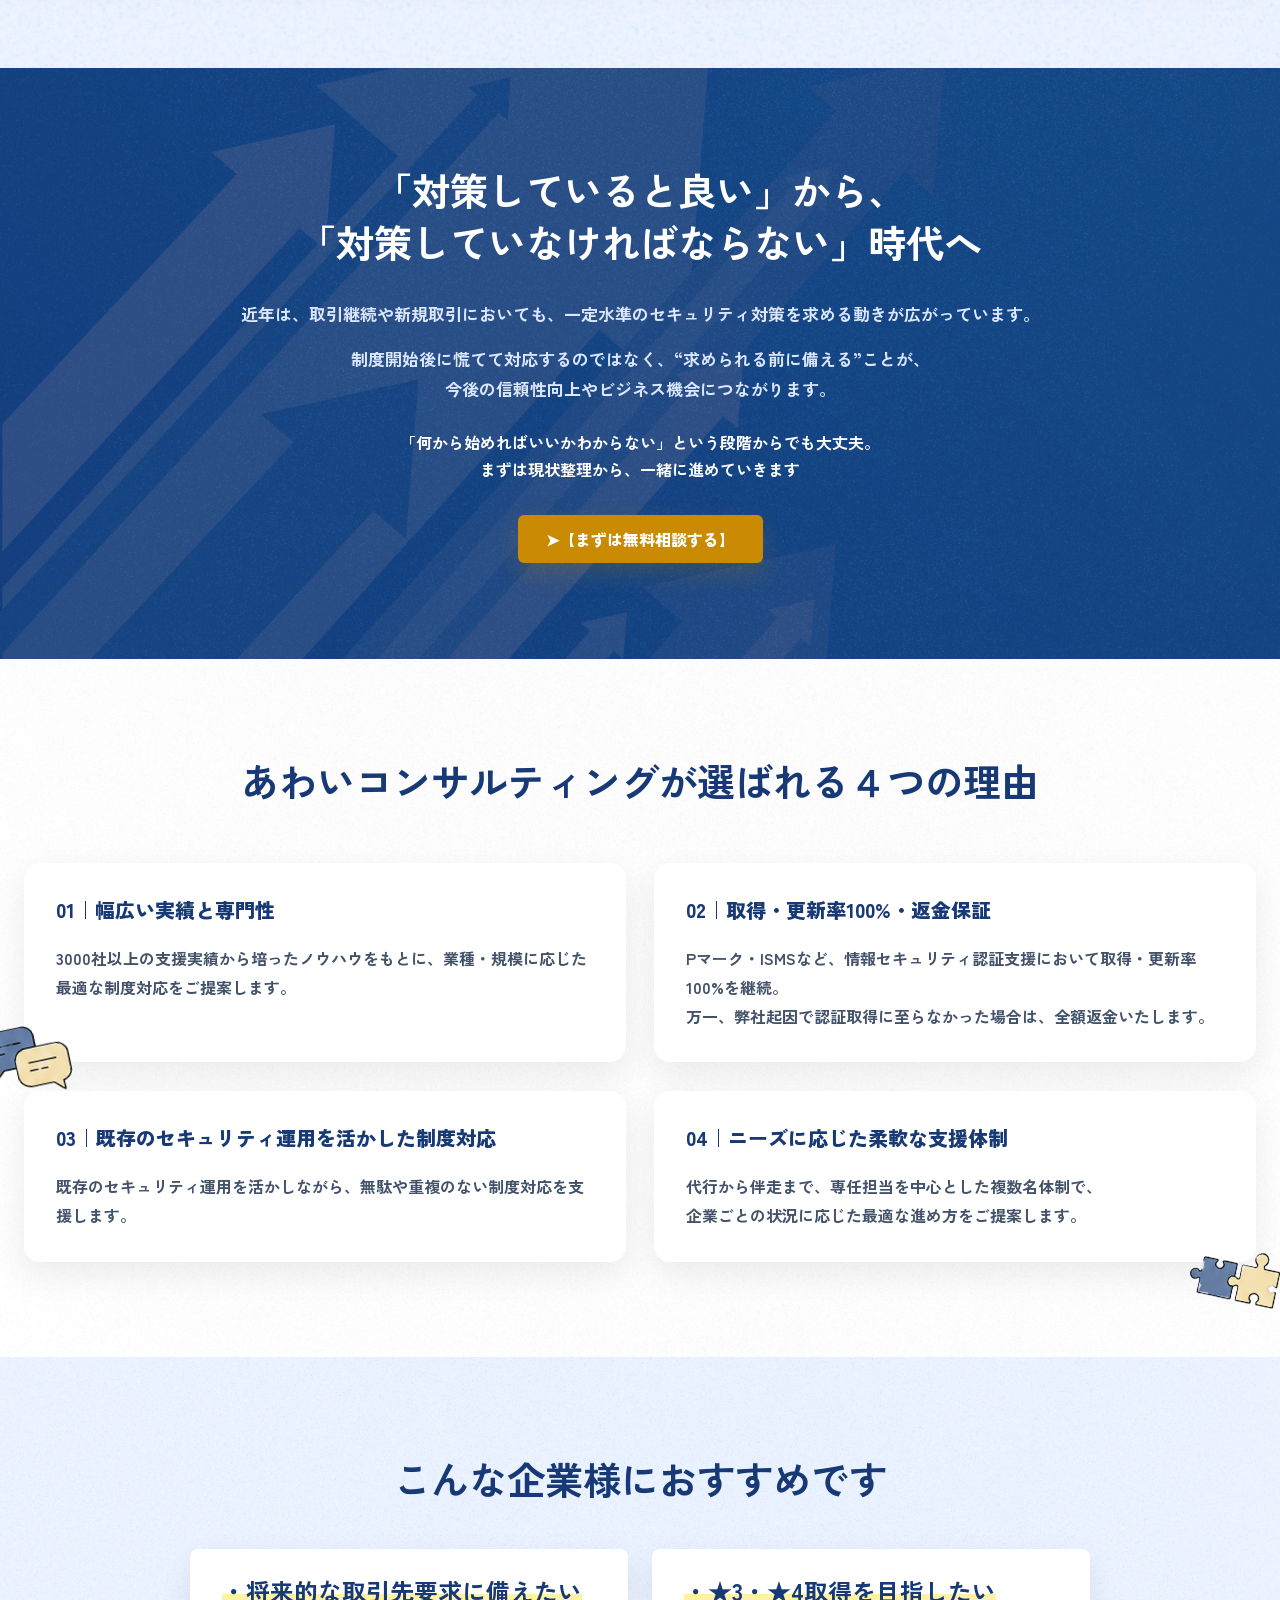
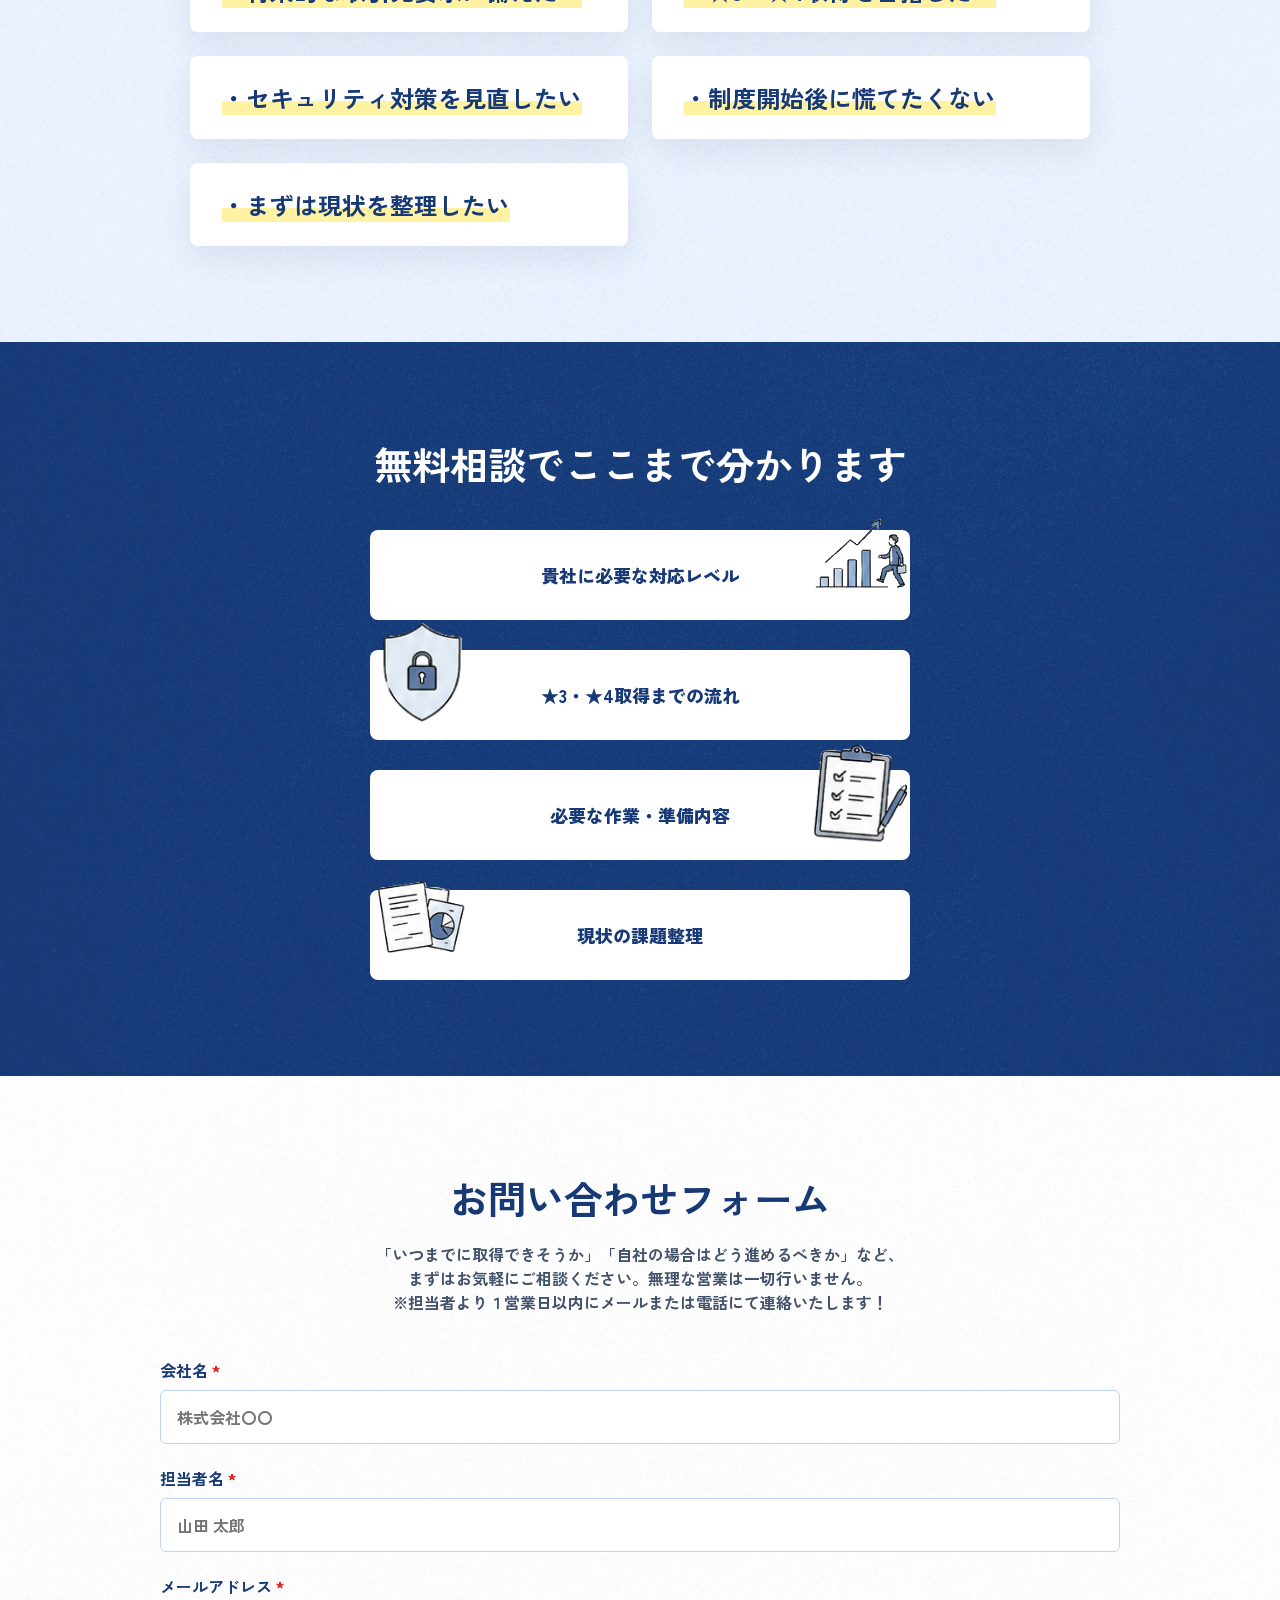
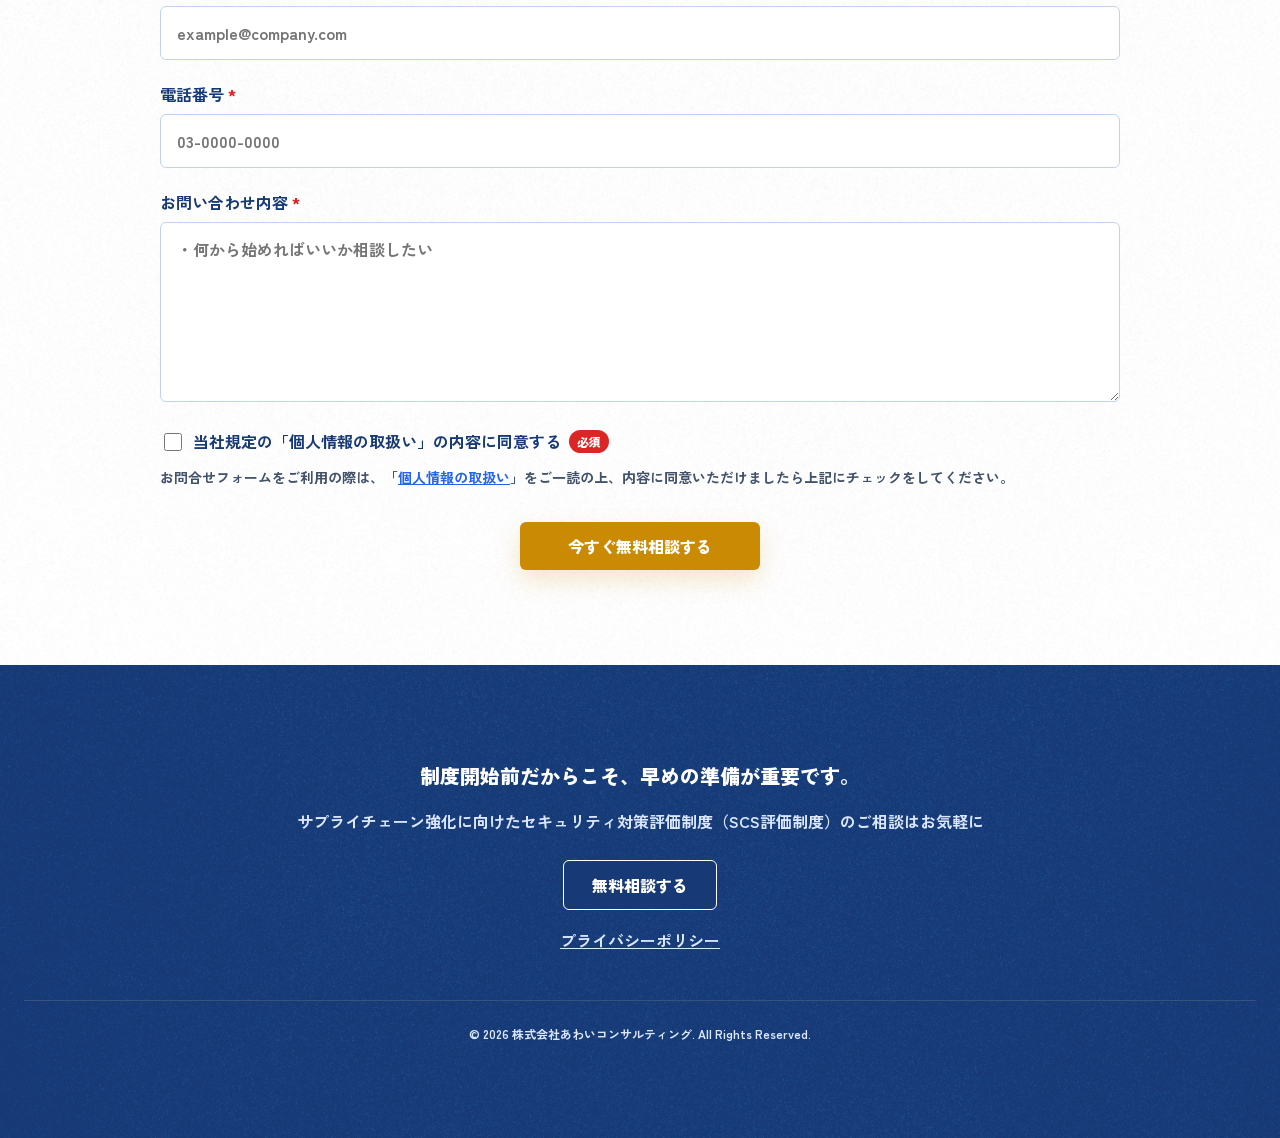
==== commit 07cbbd5a: "LPデザイン調整とレスポンシブ・アニメーション対応を追加" ====
--- a/index.html
+++ b/index.html
@@ -24,13 +24,13 @@
                 <div class="site-header__actions">
                     <button class="site-header__consultation-button">
                         <span class="site-header__consultation-label">
-                            無料相談</span>
+                            無料相談する</span>
                     </button>
                 </div>
             </div>
         </header>
         <section class="hero">
-            <img class="hero__background-image" src="./img/hero-bg.png">
+            <img class="hero__background-image" src="./img/hero-background.png">
             <div class="hero__content">
                 <div class="hero__title-wrap">
                     <h1 class="hero__title">
@@ -41,9 +41,9 @@
                         サプライチェーン強化に向けたセキュリティ対策評価制度（SCS評価制度）への対応に向けて、現状分析から社内ルール整備まで、専門家がサポートします。</div>
                 </div>
                 <div class="hero__badge-list">
-                    <img src="./img/badge1.png" alt="★3・★4取得をサポート" class="hero__badge-image--support">
-                    <img src="./img/badge2.png" alt="セキュリティ対策の現状診断" class="hero__badge-image--diagnosis">
-                    <img src="./img/badge3.png" alt="制度開始後も慌てない体制づくり" class="hero__badge-image--readiness">
+                    <img src="./img/hero-badge-support.png" alt="★3・★4取得をサポート" class="hero__badge-image--support">
+                    <img src="./img/hero-badge-diagnosis.png" alt="セキュリティ対策の現状診断" class="hero__badge-image--diagnosis">
+                    <img src="./img/hero-badge-readiness.png" alt="制度開始後も慌てない体制づくり" class="hero__badge-image--readiness">
                 </div>
                 <button class="hero__consultation-button">
                     <span class="hero__consultation-label">
@@ -53,147 +53,154 @@
         </section>
         <section class="story-sequence">
             <div class="story-sequence__sticky">
-        <section class="story-cover story-sequence__panel">
-            <div class="story-cover__inner">
-                <div class="story-cover__content">
-                    <h2 class="story-cover__heading">
-                        取引先から<br class="story-cover__line-break--1">選ばれ続けるための<br class="story-cover__line-break--1">新しいセキュリティ基準
-                    </h2>
-                    <p class="story-cover__lead">
-                        サプライチェーン全体で求められる<br class="story-cover__line-break--2">SCS評価制度の背景と対応のポイント
-                    </p>
-                    <div class="story-cover__scroll-guide">
-                        下へスクロールしてご覧ください
-                    </div>
-                </div>
-                <div class="story-cover__scroll-arrow">↓</div>
-            </div>
-        </section>
-
-        <section class="supply-chain-risk story-sequence__panel">
-            <div class="supply-chain-risk__inner">
-                <h2 class="supply-chain-risk__heading">
-                    なぜ今、取引先のセキュリティ対策が<br class="supply-chain-risk__line-break--1">重視されているのか</h2>
-                <div class="supply-chain-risk__content">
-                    <div class="supply-chain-risk__introduction">
-                        <p class="supply-chain-risk__intro-text">近年、サイバー攻撃は大企業だけでなく、中小企業や委託先企業も標的になっています。</p>
-                        <p class="supply-chain-risk__attack-description">特に増えているのが、セキュリティ対策が比較的弱い取引先や委託先を経由して、<br
-                                class="supply-chain-risk__line-break--2">本来狙われている企業へ侵入する「サプライチェーン攻撃」です。</p>
-                        <div class="supply-chain-risk__example-box">
-                            <p class="supply-chain-risk__example-lead">企業規模に関係なく、</p>
-                            <p class="supply-chain-risk__example-list">・不審メールの開封<br
-                                    class="supply-chain-risk__line-break--3">・VPN機器の脆弱性<br
-                                    class="supply-chain-risk__line-break--4">・パスワード管理の不備<br
-                                    class="supply-chain-risk__line-break--5">などをきっかけに被害が発生しています。</p>
-                        </div>
-                    </div>
-                    <div class="supply-chain-risk__diagram">
-                        <img class="supply-chain-risk__image" src="img/threat-overview-img1.png"
-                            alt="サプライチェーン攻撃のイメージ図">
-                    </div>
-                </div>
-                <div class="supply-chain-risk__impact-box">
-                    <div class="supply-chain-risk__impact-heading">
-                        ⚠その結果…こんな影響が発生</div>
-                    <div class="supply-chain-risk__impact-list">
-                        <div class="supply-chain-risk__impact-item--1">
-                            ・業務停止による納期遅延</div>
-                        <div class="supply-chain-risk__impact-item--2">
-                            ・損害賠償・復旧コスト</div>
-                        <div class="supply-chain-risk__impact-item--3">
-                            ・情報漏えいリスク</div>
-                        <div class="supply-chain-risk__impact-item--4">
-                            ・取引先からの信用低下</div>
-                    </div>
-                </div>
-                <p class="supply-chain-risk__conclusion">
-                    自社だけでなく、取引先にも影響が及ぶため、<br class="supply-chain-risk__line-break--6">サプライチェーン全体でのセキュリティ対策が重要視されています。
-                </p>
-            </div>
-        </section>
-
-        <section class="scs-overview story-sequence__panel">
-            <div class="scs-overview__inner">
-                <h2 class="scs-overview__heading">
-                    SCS評価制度とは？</h2>
-                <div class="scs-overview__content">
-                    <div class="scs-overview__description">
-                        <p class="scs-overview__description-text">こうした背景を受けて、経済産業省は<br
-                                class="scs-overview__line-break--1"><span
-                                class="scs-overview__accent--1">「サプライチェーン強化に向けたセキュリティ対策評価制度（SCS評価制度）」</span><br
-                                class="scs-overview__line-break--2">の創設を進めています。
+                <section class="story-cover story-sequence__panel">
+                    <div class="story-cover__inner">
+                        <div class="story-cover__content">
+                            <h2 class="story-cover__heading">
+                                取引先から<br class="story-cover__line-break--1">選ばれ続けるための<br
+                                    class="story-cover__line-break--1">新しいセキュリティ基準
+                            </h2>
+                            <p class="story-cover__lead">
+                                サプライチェーン全体で求められる<br class="story-cover__line-break--2">SCS評価制度の背景と対応のポイント
+                            </p>
+                            <div class="story-cover__scroll-guide">
+                                下へスクロールしてご覧ください
+                            </div>
+                            <img class="story-cover__bottom-image" src="./img/story-cover-bottom-decoration.png" alt="">
+                        </div>
+                        <img class="story-cover__scroll-arrow" src="./img/arrow-white-down.png" alt="">
+                    </div>
+                </section>
+
+                <section class="supply-chain-risk story-sequence__panel">
+                    <div class="supply-chain-risk__inner">
+                        <h2 class="supply-chain-risk__heading">
+                            なぜ今、取引先のセキュリティ対策が<br class="supply-chain-risk__line-break--1">重視されているのか</h2>
+                        <div class="supply-chain-risk__content">
+                            <div class="supply-chain-risk__introduction">
+                                <p class="supply-chain-risk__intro-text">近年、サイバー攻撃は大企業だけでなく、中小企業や委託先企業も標的になっています。</p>
+                                <p class="supply-chain-risk__attack-description">
+                                    特に増えているのが、セキュリティ対策が比較的弱い取引先や委託先を経由して、<br
+                                        class="supply-chain-risk__line-break--2">本来狙われている企業へ侵入する「サプライチェーン攻撃」です。</p>
+                                <div class="supply-chain-risk__example-box">
+                                    <p class="supply-chain-risk__example-lead">企業規模に関係なく、</p>
+                                    <p class="supply-chain-risk__example-list">・不審メールの開封<br
+                                            class="supply-chain-risk__line-break--3">・VPN機器の脆弱性<br
+                                            class="supply-chain-risk__line-break--4">・パスワード管理の不備<br
+                                            class="supply-chain-risk__line-break--5">などをきっかけに被害が発生しています。</p>
+                                </div>
+                            </div>
+                            <div class="supply-chain-risk__diagram">
+                                <img class="supply-chain-risk__image" src="img/supply-chain-risk-diagram.png"
+                                    alt="サプライチェーン攻撃のイメージ図">
+                            </div>
+                        </div>
+                        <div class="supply-chain-risk__impact-box">
+                            <div class="supply-chain-risk__impact-heading">
+                                ⚠その結果…こんな影響が発生</div>
+                            <div class="supply-chain-risk__impact-list">
+                                <div class="supply-chain-risk__impact-item--1">
+                                    業務停止による納期遅延</div>
+                                <div class="supply-chain-risk__impact-item--2">
+                                    損害賠償・復旧コスト</div>
+                                <div class="supply-chain-risk__impact-item--3">
+                                    情報漏えいリスク</div>
+                                <div class="supply-chain-risk__impact-item--4">
+                                    取引先からの信用低下</div>
+                            </div>
+                        </div>
+                        <p class="supply-chain-risk__conclusion">
+                            自社だけでなく、取引先にも影響が及ぶため、サプライチェーン全体でのセキュリティ対策が重要視されています。
                         </p>
-                        <p class="scs-overview__purpose-text">SCS評価制度は、企業のセキュリティ対策状況を共通の基準で評価し、<br
-                                class="scs-overview__line-break--3">取引先が安心して取引できる環境づくりを目的とした制度です。</p>
-                    </div>
-                    <div class="scs-overview__scope">
-                        <p class="scs-overview__scope-text">
-                            自社だけではなく、以下を含めたサプライチェーン全体のセキュリティレベル向上を目指しています。</p>
-                        <div class="scs-overview__stakeholder-list">
-                            <div class="scs-overview__stakeholder-item--1">
-                                ・委託先</div>
-                            <div class="scs-overview__stakeholder-item--2">
-                                ・協力会社</div>
-                            <div class="scs-overview__stakeholder-item--3">
-                                ・取引先</div>
-                        </div>
-                    </div>
-                </div>
-                <div class="scs-overview__note">
-                    ※経済産業省主導で制度設計が進められており、2026年度末頃の開始が予定されています。</div>
-            </div>
-        </section>
-
-        <section class="security-action story-sequence__panel">
-            <div class="security-action__inner">
-                <h2 class="security-action__heading">
-                    SECURITY ACTIONとSCS評価制度の関係</h2>
-                <p class="security-action__lead">
-                    企業のセキュリティ対策レベルは、★（星）で評価されます。<br class="security-action__line-break--1">SCS評価制度は、SECURITY
-                    ACTION（★1・★2）に続く位置づけとして、<br class="security-action__line-break--2">★3からスタートする制度となっています。</p>
-                <div class="security-action__diagram">
-                    <img class="security-action__image" src="img/threat-overview-img2.png"
-                        alt="SECURITY ACTIONとSCS評価制度の関係図">
-                </div>
-            </div>
-        </section>
-
-        <section class="preparation story-sequence__panel">
-            <div class="preparation__inner">
-                <h2 class="preparation__heading">
-                    なぜ今から準備が必要なのか</h2>
-                <p class="preparation__subheading">
-                    制度開始後に想定されるケース</p>
-                <div class="preparation__question-list">
-                    <div class="preparation__question-card--security-status">
-                        「御社のセキュリティ対策状況を<br class="preparation__line-break--1">教えてください」
-                        <div class="preparation__question-tail--1">
-                        </div>
-                    </div>
-                    <div class="preparation__question-card--scs-status">
-                        「SCS評価制度への対応状況は<br class="preparation__line-break--2">どうですか？」
-                        <div class="preparation__question-tail--2">
-                        </div>
-                    </div>
-                </div>
-                <div class="preparation__down-arrow">⇩</div>
-                <div class="preparation__issues-box">
-                    <div class="preparation__issues-heading">しかし実際には…</div>
-                    <div class="preparation__issue-list">
-                        <div class="preparation__issue-item--1">
-                            ・現状の対策状況が<br class="preparation__line-break--3">把握できていない</div>
-                        <div class="preparation__issue-item--2">
-                            ・必要なルールが<br class="preparation__line-break--4">整備されていない</div>
-                        <div class="preparation__issue-item--3">
-                            ・社内教育が<br class="preparation__line-break--5">実施できていない</div>
-                    </div>
-                    <p class="preparation__issues-note">という企業も少なくありません。</p>
-                </div>
-                <div class="preparation__conclusion">
-                    制度開始後に慌てないためにも、<br class="preparation__line-break--6"><span
-                        class="preparation__accent--1">今のうちから現状を把握し、必要な対策を整理しておくことが重要です</span></div>
-            </div>
-        </section>
+                    </div>
+                </section>
+
+                <section class="scs-overview story-sequence__panel">
+                    <div class="scs-overview__inner">
+                        <h2 class="scs-overview__heading">
+                            SCS評価制度とは？</h2>
+                        <div class="scs-overview__content">
+                            <div class="scs-overview__description">
+                                <p class="scs-overview__description-text">こうした背景を受けて、経済産業省は<br
+                                        class="scs-overview__line-break--1"><span
+                                        class="scs-overview__accent--1">「サプライチェーン強化に向けたセキュリティ対策評価制度（SCS評価制度）」</span><br
+                                        class="scs-overview__line-break--2">の創設を進めています。
+                                </p>
+                                <p class="scs-overview__purpose-text">SCS評価制度は、企業のセキュリティ対策状況を共通の基準で評価し、<br
+                                        class="scs-overview__line-break--3">取引先が安心して取引できる環境づくりを目的とした制度です。</p>
+                            </div>
+                            <div class="scs-overview__scope">
+                                <p class="scs-overview__scope-text">
+                                    自社だけではなく、以下を含めたサプライチェーン全体のセキュリティレベル向上を目指しています。</p>
+                                <div class="scs-overview__stakeholder-list">
+                                    <div class="scs-overview__stakeholder-card">
+                                        <img class="scs-overview__stakeholder-decoration" src="./img/scs-overview-stakeholders-decoration.png" alt="">
+                                        ・委託先<br>
+                                        ・協力会社<br>
+                                        ・取引先
+                                    </div>
+                                </div>
+                            </div>
+                        </div>
+                        <div class="scs-overview__note">
+                            ※経済産業省主導で制度設計が進められており、2026年度末頃の開始が予定されています。</div>
+                    </div>
+                </section>
+
+                <section class="security-action story-sequence__panel">
+                    <div class="security-action__inner">
+                        <h2 class="security-action__heading">
+                            SECURITY ACTIONとSCS評価制度の関係</h2>
+                        <p class="security-action__lead">
+                            企業のセキュリティ対策レベルは、★（星）で評価されます。<br class="security-action__line-break--1">SCS評価制度は、SECURITY
+                            ACTION（★1・★2）に続く位置づけとして、<br class="security-action__line-break--2">★3からスタートする制度となっています。</p>
+                        <div class="security-action__diagram">
+                            <img class="security-action__image" src="img/security-action-diagram.png"
+                                alt="SECURITY ACTIONとSCS評価制度の関係図">
+                        </div>
+                    </div>
+                </section>
+
+                <section class="preparation story-sequence__panel">
+                    <div class="preparation__inner">
+                        <h2 class="preparation__heading">
+                            なぜ今から準備が必要なのか</h2>
+                        <p class="preparation__subheading">
+                            制度開始後に想定されるケース</p>
+                        <div class="preparation__question-list">
+                            <div class="preparation__question-card--security-status">
+                                「御社のセキュリティ対策状況を<br class="preparation__line-break--1">教えてください」
+                                <div class="preparation__question-tail--1">
+                                </div>
+                            </div>
+                            <div class="preparation__question-card--scs-status">
+                                「SCS評価制度への対応状況は<br class="preparation__line-break--2">どうですか？」
+                                <div class="preparation__question-tail--2">
+                                </div>
+                            </div>
+                        </div>
+                        <div class="preparation__down-arrow">⇩</div>
+                        <div class="preparation__issues-box">
+                            <img class="preparation__issues-decoration preparation__issues-decoration--left"
+                                src="./img/preparation-issues-left-decoration.png" alt="">
+                            <img class="preparation__issues-decoration preparation__issues-decoration--right"
+                                src="./img/preparation-issues-right-decoration.png" alt="">
+                            <div class="preparation__issues-heading">しかし実際には…</div>
+                            <div class="preparation__issue-list">
+                                <div class="preparation__issue-item--1">
+                                    ・現状の対策状況が<br class="preparation__line-break--3">把握できていない</div>
+                                <div class="preparation__issue-item--2">
+                                    ・必要なルールが<br class="preparation__line-break--4">整備されていない</div>
+                                <div class="preparation__issue-item--3">
+                                    ・社内教育が<br class="preparation__line-break--5">実施できていない</div>
+                            </div>
+                            <p class="preparation__issues-note">という企業も少なくありません。</p>
+                        </div>
+                        <div class="preparation__conclusion">
+                            制度開始後に慌てないためにも、<br class="preparation__line-break--6"><span
+                                class="preparation__accent--1">今のうちから現状を把握し、必要な対策を整理しておくことが重要です</span></div>
+                    </div>
+                </section>
             </div>
         </section>
         <section class="concerns">
@@ -202,12 +209,16 @@
                     こんなお悩みはありませんか？</h2>
                 <div class="concerns__card-list">
                     <article class="concerns__card--first">
+                        <img class="concerns__card-decoration concerns__card-decoration--first" src="./img/concerns-urgent-decoration.png"
+                            alt="">
                         <div class="concerns__card-number--1">01</div>
                         <h3 class="concerns__card-heading--first">
                             ・取引先から急に対応を求められたら不安</h3>
                         <p class="concerns__card-text--first">制度開始に伴い、取引先から「★3・★4取得」を求められる可能性がある</p>
                     </article>
                     <article class="concerns__card--second">
+                        <img class="concerns__card-decoration concerns__card-decoration--second" src="./img/concerns-preparation-decoration.png"
+                            alt="">
                         <div class="concerns__card-number--2">02</div>
                         <h3 class="concerns__card-heading--second">
                             ・何から準備すればいいのかわからない</h3>
@@ -215,12 +226,14 @@
                             新しい制度のため情報も少なく、「まず何をすべきか」「どこまで対応すればよいか」が分かりづらい</p>
                     </article>
                     <article class="concerns__card--third">
+                        <img class="concerns__card-decoration concerns__card-decoration--third" src="./img/concerns-overlap-decoration.png"
+                            alt="">
                         <div class="concerns__card-number--3">03</div>
                         <h3 class="concerns__card-heading--third">
                             ・既存のセキュリティ対策と重複しないか不安</h3>
                         <p class="concerns__card-text--third">
-                            ISMS・Pマークなど、既存の認証・取り組みと何が違うのか分からない。<br class="concerns__line-break--1"><br
-                                class="concerns__line-break--2">「また一から対応が必要？」「今の運用は活かせないの？」と不安を感じている。</p>
+                            ISMS・Pマークなど、既存の認証・取り組みと何が違うのか分からない。<br
+                                class="concerns__line-break--1">「また一から対応が必要？」「今の運用は活かせないの？」と不安を感じている。</p>
                     </article>
                 </div>
                 <div class="concerns__conclusion">
@@ -239,59 +252,63 @@
                 <h3 class="support__subheading">支援内容</h3>
                 <div class="support__flow--1">
                     <article class="support__step-card--analysis">
+                        <img class="support__step-decoration support__step-decoration--analysis" src="./img/support-step-analysis-decoration.png"
+                            alt="">
                         <div class="support__step-visual--1">
                             <span class="support__accent--1">01</span><span class="support__accent--2">STEP１</span>
                         </div>
                         <div class="support__step-content--1">
                             <h4 class="support__heading-quaternary--1">現状整理・ギャップ分析の実施</h4>
                             <p class="support__step-text--analysis">
-                                現在のセキュリティ対策状況をもとに、SCS評価制度「★3・★4の要求事項・評価基準」とのギャップを可視化します。<br
-                                    class="support__line-break--1"><br
-                                    class="support__line-break--2">「何ができていて、何が不足しているのか」を整理することで、現状を把握していきます。
+                                現在のセキュリティ対策状況をもとに、SCS評価制度「★3・★4の要求事項・評価基準」とのギャップを可視化します。
+                                <br class="support__line-break--1">
+                                「何ができていて、何が不足しているのか」を整理することで、現状を把握していきます。
                             </p>
                         </div>
                     </article>
-                    <div class="support__step-arrow--1">↓</div>
+                    <img class="support__step-arrow--1" src="./img/arrow-navy-down.png" alt="">
                     <article class="support__step-card--planning">
+                        <img class="support__step-decoration support__step-decoration--planning" src="./img/support-step-planning-decoration.png"
+                            alt="">
                         <div class="support__step-content--2">
                             <h4 class="support__heading-quaternary--2">対策案の提示・検討の実施</h4>
                             <p class="support__step-text--planning">
-                                分析の結果をもとに、★3・★4対応に向けた必要な対策を整理します。<br class="support__line-break--3"><br
-                                    class="support__line-break--4">企業ごとの環境や既存の取り組みを踏まえながら、不足している項目・優先順位を明確化し、<br
-                                    class="support__line-break--5"><br
-                                    class="support__line-break--6">「何を、どこから、どう始めるべきか」が分かる現実的な対応策をご提案します。
+                                分析の結果をもとに、★3・★4対応に向けた必要な対策を整理します。<br class="support__line-break--3">
+                                企業ごとの環境や既存の取り組みを踏まえながら、不足している項目・優先順位を明確化し、<br
+                                    class="support__line-break--5">「何を、どこから、どう始めるべきか」が分かる現実的な対応策をご提案します。
                             </p>
                         </div>
                         <div class="support__step-visual--2">
                             <span class="support__accent--3">02</span><span class="support__accent--4">STEP２</span>
                         </div>
                     </article>
-                    <div class="support__step-arrow--2">↓</div>
+                    <img class="support__step-arrow--2" src="./img/arrow-navy-down.png" alt="">
                     <article class="support__step-card--implementation">
+                        <img class="support__step-decoration support__step-decoration--implementation" src="./img/support-step-implementation-decoration.png"
+                            alt="">
                         <div class="support__step-visual--3">
                             <span class="support__accent--5">03</span><span class="support__accent--6">STEP３</span>
                         </div>
                         <div class="support__step-content--3">
                             <h4 class="support__heading-quaternary--3">対策案の実施・運用</h4>
                             <p class="support__step-text--implementation">
-                                必要に応じて規程・手順書の作成・記録類の整備を支援します。<br class="support__line-break--7"><br
-                                    class="support__line-break--8">運用しやすさを重視し、「作って終わり」ではなく、実際に使える仕組みづくりを行います。<br
-                                    class="support__line-break--9"><br
-                                    class="support__line-break--10">お客様には定めたルールの運用をお願いいたしします。
+                                必要に応じて規程・手順書の作成・記録類の整備を支援します。<br
+                                    class="support__line-break--7">運用しやすさを重視し、「作って終わり」ではなく、実際に使える仕組みづくりを行います。<br
+                                    class="support__line-break--9">お客様には定めたルールの運用をお願いいたしします。
                             </p>
                         </div>
                     </article>
-                    <div class="support__step-arrow--3">↓</div>
+                    <img class="support__step-arrow--3" src="./img/arrow-navy-down.png" alt="">
                     <article class="support__step-card--registration">
+                        <img class="support__step-decoration support__step-decoration--registration" src="./img/support-step-registration-decoration.png"
+                            alt="">
                         <div class="support__step-content--4">
                             <h4 class="support__heading-quaternary--4">★3・★4の登録</h4>
                             <p class="support__step-text--registration">
-                                定めたルールにおける運用結果を自己評価に落とし込みます。<br class="support__line-break--11"><br
-                                    class="support__line-break--12">★3の場合は、制度側が指定したセキュリティ専門家へのレビュー依頼が必要です。<br
-                                    class="support__line-break--13"><br
-                                    class="support__line-break--14">★4の場合は、制度側が指定した第三者評価機関による現地審査が行われます。<br
-                                    class="support__line-break--15"><br
-                                    class="support__line-break--16">★3・★4ともに、全ての評価基準への適合が求められるため、評価結果が不適合だった場合、是正案の提示・報告書の整備を行います。
+                                定めたルールにおける運用結果を自己評価に落とし込みます。<br
+                                    class="support__line-break--11">★3の場合は、制度側が指定したセキュリティ専門家へのレビュー依頼が必要です。<br
+                                    class="support__line-break--13">★4の場合は、制度側が指定した第三者評価機関による現地審査が行われます。<br
+                                    class="support__line-break--15">★3・★4ともに、全ての評価基準への適合が求められるため、評価結果が不適合だった場合、是正案の提示・報告書の整備を行います。
                             </p>
                         </div>
                         <div class="support__step-visual--4">
@@ -300,41 +317,51 @@
                     </article>
                 </div>
             </div>
-        </section>
-
-        <section class="support-plans">
             <div class="support-plans__inner">
                 <h2 class="support-plans__heading">
                     支援プラン</h2>
                 <div class="support-plans__card-list">
                     <article class="support-plans__card--sheet">
-                        <div class="support-plans__card-number--1">①</div>
+                        <!-- <div class="support-plans__card-number--1">①</div> -->
                         <h3 class="support-plans__card-heading--sheet">ギャップ分析表の販売</h3>
                         <div class="support-plans__price--1">
-                            ★3：49,800円<br class="support-plans__line-break--1">★4：79,800円</div>
+                            ★3：<span
+                                class="support-plans__amount">49,800円</span><br
+                                class="support-plans__line-break--1">★4：<span
+                                class="support-plans__amount">79,800円</span></div>
                         <p class="support-plans__card-text--sheet">ギャップ分析表を購入いただきステップ１の作業を自社で行う場合を想定しております</p>
                     </article>
                     <article class="support-plans__card--analysis">
-                        <div class="support-plans__card-number--2">②</div>
+                        <!-- <div class="support-plans__card-number--2">②</div> -->
                         <h3 class="support-plans__card-heading--analysis">ギャップ分析の実施</h3>
                         <div class="support-plans__price--2">
-                            ★3：125,000円<br class="support-plans__line-break--2">★4：198,000円</div>
+                            ★3：<span
+                                class="support-plans__amount">125,000円</span><br
+                                class="support-plans__line-break--2">★4：<span
+                                class="support-plans__amount">198,000円</span></div>
                         <p class="support-plans__card-text--analysis">ステップ１のギャップ分析対応を行います</p>
                     </article>
                     <article class="support-plans__card--improvement">
-                        <div class="support-plans__card-number--3">③</div>
-                        <h3 class="support-plans__card-heading--improvement">ギャップ分析の実施＋改善案付き</h3>
+                        <!-- <div class="support-plans__card-number--3">③</div> -->
+                        <h3 class="support-plans__card-heading--improvement">ギャップ分析の実施<br
+                                class="support-plans__line-break--1">＋ 改善案付き</h3>
                         <div class="support-plans__price--3">
-                            ★3：162,500円<br class="support-plans__line-break--3">★4：257,400円</div>
+                            ★3：<span
+                                class="support-plans__amount">162,500円</span><br
+                                class="support-plans__line-break--3">★4：<span
+                                class="support-plans__amount">257,400円</span></div>
                         <p class="support-plans__card-text--improvement">ステップ１、２の対応を行います</p>
                     </article>
                     <article class="support-plans__card--consulting">
                         <div class="support-plans__recommendation-badge">
                             おすすめプラン</div>
-                        <div class="support-plans__card-number--4">④</div>
+                        <!-- <div class="support-plans__card-number--4">④</div> -->
                         <h3 class="support-plans__card-heading--consulting">コンサルサービス</h3>
                         <div class="support-plans__price--4">
-                            ★3：562,500円<br class="support-plans__line-break--4">★4：891,000円</div>
+                            ★3：<span
+                                class="support-plans__amount">562,500円</span><br
+                                class="support-plans__line-break--4">★4：<span
+                                class="support-plans__amount">891,000円</span></div>
                         <p class="support-plans__card-text--consulting">ステップ１～４までの対応を行います</p>
                     </article>
                 </div>
@@ -347,7 +374,8 @@
                     「対策していると良い」から、<br class="proposal__line-break--1">「対策していなければならない」時代へ</h2>
                 <div class="proposal__description">
                     <p class="proposal__context-text">近年は、取引継続や新規取引においても、一定水準のセキュリティ対策を求める動きが広がっています。</p>
-                    <p class="proposal__value-text">制度開始後に慌てて対応するのではなく、“求められる前に備える”ことが、今後の信頼性向上やビジネス機会につながります。</p>
+                    <p class="proposal__value-text">制度開始後に慌てて対応するのではなく、“求められる前に備える”ことが、<br
+                            class="proposal__line-break--1">今後の信頼性向上やビジネス機会につながります。</p>
                 </div>
                 <p class="proposal__conclusion">
                     「何から始めればいいかわからない」という段階からでも大丈夫。<br class="proposal__line-break--2">まずは現状整理から、一緒に進めていきます</p>
@@ -360,6 +388,8 @@
                 <h2 class="benefits__heading">あわいコンサルティングが選ばれる４つの理由</h2>
                 <div class="benefits__card-list">
                     <article class="benefits__card--expertise">
+                        <img class="benefits__card-decoration benefits__card-decoration--expertise" src="./img/benefits-expertise-decoration.png"
+                            alt="">
                         <div class="benefits__card-heading--1">01｜幅広い実績と専門性</div>
                         <p class="benefits__card-text--expertise">
                             3000社以上の支援実績から培ったノウハウをもとに、業種・規模に応じた最適な制度対応をご提案します。</p>
@@ -367,18 +397,20 @@
                     <article class="benefits__card--guarantee">
                         <div class="benefits__card-heading--2">02｜取得・更新率100%・返金保証</div>
                         <p class="benefits__card-text--guarantee">
-                            Pマーク・ISMSなど、情報セキュリティ認証支援において取得・更新率100%を継続。<br class="benefits__line-break--1"><br
-                                class="benefits__line-break--2">万一、弊社起因で認証取得に至らなかった場合は、全額返金いたします。</p>
+                            Pマーク・ISMSなど、情報セキュリティ認証支援において取得・更新率100%を継続。<br
+                                class="benefits__line-break--1">万一、弊社起因で認証取得に至らなかった場合は、全額返金いたします。</p>
                     </article>
                     <article class="benefits__card--integration">
                         <div class="benefits__card-heading--3">03｜既存のセキュリティ運用を活かした制度対応</div>
                         <p class="benefits__card-text--integration">既存のセキュリティ運用を活かしながら、無駄や重複のない制度対応を支援します。</p>
                     </article>
                     <article class="benefits__card--flexibility">
+                        <img class="benefits__card-decoration benefits__card-decoration--flexibility" src="./img/benefits-flexibility-decoration.png"
+                            alt="">
                         <div class="benefits__card-heading--4">04｜ニーズに応じた柔軟な支援体制</div>
                         <p class="benefits__card-text--flexibility">
-                            代行から伴走まで、専任担当を中心とした複数名体制で、<br class="benefits__line-break--3"><br
-                                class="benefits__line-break--4">企業ごとの状況に応じた最適な進め方をご提案します。</p>
+                            代行から伴走まで、専任担当を中心とした複数名体制で、<br class="benefits__line-break--3">
+                            企業ごとの状況に応じた最適な進め方をご提案します。</p>
                     </article>
                 </div>
             </div>
@@ -389,15 +421,20 @@
                 <h2 class="recommended__heading">こんな企業様におすすめです</h2>
                 <div class="recommended__item-list">
                     <div class="recommended__item--1">
-                        ・将来的な取引先要求に備えたい</div>
+                        <p>・将来的な取引先要求に備えたい</p>
+                    </div>
                     <div class="recommended__item--2">
-                        ・★3・★4取得を目指したい</div>
+                        <p>・★3・★4取得を目指したい</p>
+                    </div>
                     <div class="recommended__item--3">
-                        ・セキュリティ対策を見直したい</div>
+                        <p>・セキュリティ対策を見直したい</p>
+                    </div>
                     <div class="recommended__item--4">
-                        ・制度開始後に慌てたくない</div>
+                        <p>・制度開始後に慌てたくない</p>
+                    </div>
                     <div class="recommended__item--5">
-                        ・まずは現状を整理したい</div>
+                        <p>・まずは現状を整理したい</p>
+                    </div>
                 </div>
             </div>
         </section>
@@ -407,24 +444,26 @@
                 <h2 class="consultation__heading">無料相談でここまで分かります</h2>
                 <div class="consultation__benefit-list">
                     <div class="consultation__benefit-item--1">
-                        貴社に必要な対応レベル</div>
+                        <img class="consultation__benefit-decoration consultation__benefit-decoration--1"
+                            src="./img/consultation-benefit-level-decoration.png" alt="">
+                        貴社に必要な対応レベル
+                    </div>
                     <div class="consultation__benefit-item--2">
-                        ★3・★4取得までの流れ</div>
+                        <img class="consultation__benefit-decoration consultation__benefit-decoration--2"
+                            src="./img/consultation-benefit-flow-decoration.png" alt="">
+                        ★3・★4取得までの流れ
+                    </div>
                     <div class="consultation__benefit-item--3">
-                        必要な作業・準備内容</div>
+                        <img class="consultation__benefit-decoration consultation__benefit-decoration--3"
+                            src="./img/consultation-benefit-tasks-decoration.png" alt="">
+                        必要な作業・準備内容
+                    </div>
                     <div class="consultation__benefit-item--4">
-                        現状の課題整理</div>
-                </div>
-                <button class="consultation__button">無料相談する</button>
-            </div>
-        </section>
-
-        <section class="footer-cta">
-            <div class="footer-cta__inner">
-                <h2 class="footer-cta__heading">制度開始前だからこそ、早めの準備が重要です。</h2>
-                <p class="footer-cta__lead">
-                    サプライチェーン強化に向けたセキュリティ対策評価制度（SCS評価制度）のご相談はお気軽に</p>
-                <button class="footer-cta__button">無料相談する</button>
+                        <img class="consultation__benefit-decoration consultation__benefit-decoration--4"
+                            src="./img/consultation-benefit-issues-decoration.png" alt="">
+                        現状の課題整理
+                    </div>
+                </div>
             </div>
         </section>
 
@@ -435,48 +474,66 @@
                         お問い合わせフォーム</h2>
                 </div>
                 <div class="contact__lead-wrap">
-                    <p class="contact__lead">
-                        制度対応についての疑問や不安を、お気軽にお聞かせください。</p>
+                    <p class="contact__lead">「いつまでに取得できそうか」「自社の場合はどう進めるべきか」など、<br
+                            class="contact__line-break--1">まずはお気軽にご相談ください。無理な営業は一切行いません。<br
+                            class="contact__line-break--2">※担当者より１営業日以内にメールまたは電話にて連絡いたします！</p>
                 </div>
                 <form class="contact__form--1">
                     <div class="contact__field--company">
                         <div class="contact__label-wrap--company">
                             <label class="contact__label--company" for="company">
-                                会社名</label>
-                        </div>
-                        <input class="contact__input--company" id="company" name="company" type="text">
+                                会社名 <span class="contact__required-mark">*</span></label>
+                        </div>
+                        <input class="contact__input--company" id="company" name="company" type="text"
+                            placeholder="株式会社〇〇" required>
                     </div>
                     <div class="contact__field--name">
                         <div class="contact__label-wrap--name">
                             <label class="contact__label--name" for="name">
-                                お名前</label>
-                        </div>
-                        <input class="contact__input--name" id="name" name="name" type="text">
+                                担当者名 <span class="contact__required-mark">*</span></label>
+                        </div>
+                        <input class="contact__input--name" id="name" name="name" type="text" placeholder="山田 太郎"
+                            required>
                     </div>
                     <div class="contact__field--email">
                         <div class="contact__label-wrap--email">
                             <label class="contact__label--email" for="email">
-                                メールアドレス</label>
-                        </div>
-                        <input class="contact__input--email" id="email" name="email" type="email">
+                                メールアドレス <span class="contact__required-mark">*</span></label>
+                        </div>
+                        <input class="contact__input--email" id="email" name="email" type="email"
+                            placeholder="example@company.com" required>
                     </div>
                     <div class="contact__field--phone">
                         <div class="contact__label-wrap--phone">
                             <label class="contact__label--phone" for="phone">
-                                電話番号</label>
-                        </div>
-                        <input class="contact__input--phone" id="phone" name="phone" type="tel">
+                                電話番号 <span class="contact__required-mark">*</span></label>
+                        </div>
+                        <input class="contact__input--phone" id="phone" name="phone" type="tel"
+                            placeholder="03-0000-0000" required>
                     </div>
                     <div class="contact__field--message">
                         <div class="contact__label-wrap--message">
                             <label class="contact__label--message" for="message">
-                                ご相談内容</label>
-                        </div>
-                        <textarea class="contact__textarea--message" id="message" name="message"></textarea>
+                                お問い合わせ内容 <span class="contact__required-mark">*</span></label>
+                        </div>
+                        <textarea class="contact__textarea--message" id="message" name="message"
+                            placeholder="・何から始めればいいか相談したい" required></textarea>
+                    </div>
+                    <div class="contact__field--privacy">
+                        <label class="contact__privacy-label" for="privacy-agreement">
+                            <input class="contact__privacy-checkbox" id="privacy-agreement" name="privacy-agreement"
+                                type="checkbox" required>
+                            <span class="contact__privacy-text">当社規定の「個人情報の取扱い」の内容に同意する</span>
+                            <span class="contact__required-label">必須</span>
+                        </label>
+                        <p class="contact__privacy-note">
+                            お問合せフォームをご利用の際は、「<a class="contact__privacy-link"
+                                href="https://awai-consulting.co.jp/privacy-handling">個人情報の取扱い</a>」をご一読の上、内容に同意いただけましたら上記にチェックをしてください。
+                        </p>
                     </div>
                     <button class="contact__button">
                         <span class="contact__submit-label">
-                            送信する</span>
+                            今すぐ無料相談する</span>
                     </button>
                 </form>
             </div>
@@ -486,52 +543,23 @@
                 <div class="site-footer__navigation">
                     <div class="site-footer__brand-column">
                         <div class="site-footer__company-name">
-                            あわいコンサルティング株式会社</div>
+                            制度開始前だからこそ、早めの準備が重要です。</div>
                         <div class="site-footer__tagline-wrap">
                             <div class="site-footer__tagline">
-                                制度開始前だからこそ、早めの準備が重要です。</div>
-                        </div>
-                    </div>
-                    <div class="site-footer__service-column">
-                        <div class="site-footer__service-heading">
-                            サービス</div>
-                        <div class="site-footer__service-links-wrap">
-                            <div class="site-footer__service-links">
-                                SCS評価制度対応支援<br class="site-footer__line-break--1">現状診断<br
-                                    class="site-footer__line-break--2">運用支援</div>
-                        </div>
-                    </div>
-                    <div class="site-footer__overview-column">
-                        <div class="site-footer__overview-heading">
-                            制度概要</div>
-                        <div class="site-footer__overview-links-wrap">
-                            <div class="site-footer__overview-links">
-                                SCS評価制度とは<br class="site-footer__line-break--3">★3・★4の違い<br
-                                    class="site-footer__line-break--4">よくあるご質問</div>
-                        </div>
-                    </div>
-                    <div class="site-footer__company-column">
-                        <div class="site-footer__company-heading">
-                            会社情報</div>
-                        <div class="site-footer__company-links-wrap">
-                            <div class="site-footer__company-links">
-                                会社概要<br class="site-footer__line-break--5">代表メッセージ<br
-                                    class="site-footer__line-break--6">アクセス</div>
-                        </div>
-                    </div>
-                    <div class="site-footer__other-column">
-                        <div class="site-footer__other-heading">
-                            その他</div>
-                        <div class="site-footer__other-links-wrap">
-                            <div class="site-footer__other-links">
-                                ブログ<br class="site-footer__line-break--7">お知らせ<br
-                                    class="site-footer__line-break--8">お問い合わせ</div>
-                        </div>
+                                サプライチェーン強化に向けたセキュリティ対策評価制度（SCS評価制度）のご相談はお気軽に
+                            </div>
+                        </div>
+                        <button class="site-footer__consultation-button">
+                            無料相談する
+                        </button>
+                        <a class="site-footer__privacy-link" href="https://awai-consulting.co.jp/privacy-policy">
+                            プライバシーポリシー
+                        </a>
                     </div>
                 </div>
                 <div class="site-footer__copyright">
                     <p class="site-footer__copyright-text">
-                        © Awai Consulting Co., Ltd. All Rights Reserved.</p>
+                        © 2026 株式会社あわいコンサルティング. All Rights Reserved.</p>
                 </div>
             </div>
         </footer>
--- a/style.css
+++ b/style.css
@@ -30,6 +30,7 @@
   min-width: 320px;
   margin: 0;
   font-family: "Zen Kaku Gothic New", sans-serif;
+  font-weight: bold;
   color: var(--color-text);
   overflow-x: clip;
 }
@@ -140,6 +141,12 @@
 
 .site-header__actions {
   margin-left: auto;
+}
+
+.site-header__consultation-button {
+  appearance: none;
+  border: 0;
+  outline: none;
 }
 
 /* Common Components */
@@ -202,12 +209,52 @@
   box-shadow: var(--shadow-card);
 }
 
+.support-plans__card--sheet,
+.support-plans__card--analysis,
+.support-plans__card--improvement,
+.support-plans__card--consulting {
+  display: flex;
+  flex-direction: column;
+  padding: 48px 24px;
+}
+
+.js-scroll-reveal {
+  opacity: 0;
+  transform: translateY(32px);
+  transition:
+    opacity 0.65s ease-out,
+    transform 0.65s ease-out;
+  will-change: opacity, transform;
+}
+
+.js-scroll-reveal.is-visible {
+  opacity: 1;
+  transform: translateY(0);
+}
+
+.js-scroll-reveal--from-right {
+  transform: translateX(48px);
+}
+
+.js-scroll-reveal--from-right.is-visible {
+  transform: translateX(0);
+}
+
 .concerns__card-list,
-.benefits__card-list,
+.benefits__card-list {
+  display: grid;
+  gap: 28px;
+  margin-top: 56px;
+}
+
 .support-plans__card-list {
   display: grid;
-  gap: 24px;
   margin-top: 56px;
+}
+
+
+.concerns__card-list {
+  margin-top: 100px;
 }
 
 /* Hero */
@@ -232,7 +279,42 @@
   max-height: 100%;
   object-fit: contain;
   object-position: right center;
+}
+
+.hero__background-image,
+.hero__title,
+.hero__lead {
+  opacity: 0;
+  transition:
+    opacity 0.9s ease-out,
+    transform 0.9s ease-out;
+  will-change: opacity, transform;
+}
+
+.hero__background-image {
+  transform: scale(1.02);
+}
+
+.hero__title,
+.hero__lead {
+  transform: translateY(24px);
+}
+
+.hero__lead {
+  display: inline;
+  background: linear-gradient(transparent 20%,
+      #e9e9e950 80%);
+}
+
+.hero.is-loaded .hero__background-image,
+.hero.is-loaded .hero__title,
+.hero.is-loaded .hero__lead {
+  opacity: 1;
   transform: none;
+}
+
+.hero.is-loaded .hero__lead {
+  transition-delay: 0.18s;
 }
 
 .hero__content {
@@ -283,9 +365,7 @@
 /* Story Sequence */
 .story-sequence {
   position: relative;
-  height: calc(
-    (var(--story-panel-count) + 1) * 100svh
-  );
+  height: calc((var(--story-panel-count) + 1) * 100svh);
   padding: 0;
 }
 
@@ -335,7 +415,7 @@
 .story-cover {
   display: flex;
   min-height: 100svh;
-  background: url("./img/cover-bg.png") no-repeat center center;
+  background: url("./img/story-cover-background.png") no-repeat center center;
   color: var(--color-white);
 }
 
@@ -347,6 +427,7 @@
 }
 
 .story-cover__content {
+  position: relative;
   display: flex;
   flex-direction: column;
   align-items: center;
@@ -359,6 +440,15 @@
   text-align: center;
 }
 
+.story-cover__bottom-image {
+  position: absolute;
+  bottom: -11px;
+  left: 37%;
+  width: min(42%, 150px);
+  transform: translate(-50%, 50%);
+  pointer-events: none;
+}
+
 .story-cover__heading {
   color: var(--color-primary);
   font-size: clamp(34px, 2vw, 48px);
@@ -378,7 +468,20 @@
 }
 
 .story-cover__scroll-arrow {
-  font-size: 34px;
+  width: 50px;
+  animation: story-arrow-bounce 1.8s ease-in-out infinite;
+}
+
+@keyframes story-arrow-bounce {
+
+  0%,
+  100% {
+    transform: translateY(0);
+  }
+
+  50% {
+    transform: translateY(8px);
+  }
 }
 
 /* Supply Chain Risk */
@@ -388,8 +491,46 @@
   min-height: 100svh;
   padding-top: calc(var(--header-height) + 32px);
   padding-bottom: 48px;
-  background: var(--color-primary);
+  overflow: hidden;
+  background: var(--color-light-blue) url("./img/background-lightblue.png") center / cover no-repeat;
   color: #dbe7ff;
+}
+
+.supply-chain-risk::before,
+.scs-overview::before,
+.security-action::before,
+.preparation::before {
+  content: "";
+  position: absolute;
+  top: var(--header-height);
+  left: 50%;
+  z-index: 0;
+  width: 90%;
+  height: calc(100svh - var(--header-height));
+  border-radius: 30vw;
+  background-position: center;
+  background-size: cover;
+  background-repeat: no-repeat;
+  transform: translateX(-50%);
+  pointer-events: none;
+}
+
+.supply-chain-risk::before,
+.security-action::before {
+  background-image: url("./img/background-primary.png");
+}
+
+.scs-overview::before,
+.preparation::before {
+  background-image: url("./img/background-lightblue.png");
+}
+
+.supply-chain-risk__inner,
+.scs-overview__inner,
+.security-action__inner,
+.preparation__inner {
+  position: relative;
+  z-index: 1;
 }
 
 .supply-chain-risk__inner {
@@ -404,7 +545,7 @@
 
 .supply-chain-risk__content {
   display: grid;
-  grid-template-columns: 0.8fr 1.2fr ;
+  grid-template-columns: 0.8fr 1.2fr;
   align-items: center;
   gap: 36px;
   width: min(100%, var(--content-width));
@@ -449,6 +590,7 @@
   width: auto;
   max-height: 500px;
   margin-inline: auto;
+  border-radius: 8px;
 }
 
 .supply-chain-risk__diagram {
@@ -459,6 +601,7 @@
 .supply-chain-risk__image {
   width: 100%;
   height: auto;
+  border-radius: 8px;
 }
 
 .supply-chain-risk__impact-box {
@@ -514,11 +657,12 @@
   min-height: 100svh;
   padding-top: calc(var(--header-height) + 32px);
   padding-bottom: 48px;
+  overflow: hidden;
 }
 
 .scs-overview,
 .preparation {
-  background: var(--color-light-blue);
+  background: var(--color-primary) url("./img/background-primary.png") center / cover no-repeat;
 }
 
 .scs-overview__content {
@@ -557,21 +701,31 @@
 }
 
 .scs-overview__stakeholder-list {
-  display: grid;
-  grid-template-columns: repeat(3, 1fr);
-  gap: 16px;
+  display: flex;
+  justify-content: center;
   margin-top: 24px;
 }
 
-.scs-overview__stakeholder-item--1,
-.scs-overview__stakeholder-item--2,
-.scs-overview__stakeholder-item--3 {
-  padding: 16px;
+.scs-overview__stakeholder-card {
+  position: relative;
+  width: min(100%, 360px);
+  padding: 18px 24px;
   border-radius: 8px;
   background: var(--color-light-blue);
   color: var(--color-primary);
   font-weight: 700;
-  text-align: center;
+  line-height: 1.9;
+  text-align: left;
+}
+
+.scs-overview__stakeholder-decoration {
+  position: absolute;
+  top: 50%;
+  right: 0;
+  z-index: 2;
+  width: clamp(92px, 9vw, 138px);
+  transform: translateY(-50%);
+  pointer-events: none;
 }
 
 .scs-overview__note {
@@ -582,11 +736,17 @@
 }
 
 .security-action {
-  background: var(--color-white);
+  background: var(--color-light-blue) url("./img/background-lightblue.png") center / cover no-repeat;
+  color: #dbe7ff;
+}
+
+.security-action__heading {
+  color: var(--color-white);
 }
 
 .security-action__lead {
   margin-top: 32px;
+  color: #dbe7ff;
 }
 
 /* Preparation */
@@ -640,10 +800,30 @@
 }
 
 .preparation__issues-box {
+  position: relative;
   padding: 32px;
   border-radius: 12px;
   background: var(--color-white);
   box-shadow: var(--shadow-card);
+}
+
+.preparation__issues-decoration {
+  position: absolute;
+  top: 50%;
+  z-index: 2;
+  width: clamp(96px, 10vw, 160px);
+  transform: translateY(-50%);
+  pointer-events: none;
+}
+
+.preparation__issues-decoration--left {
+  left: -100px;
+  width: 200px;
+}
+
+.preparation__issues-decoration--right {
+  right: -150px;
+  width: 250px;
 }
 
 .preparation__issues-heading {
@@ -686,11 +866,34 @@
 
 /* Concerns */
 .concerns {
-  background: var(--color-white);
+  background: var(--color-white) url("./img/background-white.png") center / cover no-repeat;
 }
 
 .concerns__card-list {
   grid-template-columns: repeat(3, 1fr);
+}
+
+.concerns__card-decoration {
+  position: absolute;
+  left: 50%;
+  z-index: 2;
+  width: clamp(96px, 10vw, 150px);
+  transform: translateX(-50%);
+  pointer-events: none;
+}
+
+.concerns__card-decoration--first {
+  top: -60px;
+}
+
+.concerns__card-decoration--second {
+  top: -50px;
+  width: 220px;
+}
+
+.concerns__card-decoration--third {
+  top: -70px;
+
 }
 
 .concerns__card-number--1,
@@ -727,16 +930,12 @@
 
 /* Support */
 .support {
-  background: #f7faff;
+  background: var(--color-light-blue) url("./img/support-background.png") center / cover no-repeat;
 }
 
 .support__introduction {
   margin-top: 32px;
   text-align: center;
-}
-
-.support__approach-text {
-  margin-top: 14px;
 }
 
 .support__subheading {
@@ -755,6 +954,7 @@
 .support__step-card--planning,
 .support__step-card--implementation,
 .support__step-card--registration {
+  position: relative;
   display: grid;
   grid-template-columns: 180px 1fr;
   align-items: center;
@@ -764,6 +964,40 @@
   border-radius: var(--radius-card);
   background: var(--color-white);
   box-shadow: var(--shadow-card);
+}
+
+.support__step-decoration {
+  position: absolute;
+  top: -34px;
+  z-index: 2;
+  width: clamp(90px, 9vw, 150px);
+  pointer-events: none;
+}
+
+.support__step-decoration--analysis {
+  right: 40px;
+  width: 250px;
+}
+
+.support__step-decoration--implementation {
+  right: 40px;
+  width: 150px;
+}
+
+.support__step-decoration--planning,
+.support__step-decoration--registration {
+  left: 60px;
+}
+
+.support__step-decoration--planning {
+  width: 180px;
+  top: -70px;
+}
+
+.support__step-decoration--registration {
+  width: 120px;
+  top: -100px;
+  ;
 }
 
 .support__step-card--planning,
@@ -826,16 +1060,13 @@
 .support__step-arrow--1,
 .support__step-arrow--2,
 .support__step-arrow--3 {
-  margin-block: 16px;
-  color: var(--color-blue);
-  font-size: 30px;
-  font-weight: 900;
-  text-align: center;
+  width: 50px;
+  margin: 16px auto;
 }
 
 /* Plans / Proposal / Benefits */
-.support-plans {
-  background: var(--color-white);
+.support-plans__inner {
+  padding-top: var(--section-padding);
 }
 
 .support-plans__card-list {
@@ -855,11 +1086,14 @@
 .support-plans__card-heading--analysis,
 .support-plans__card-heading--improvement,
 .support-plans__card-heading--consulting {
-  min-height: 64px;
-  margin-top: 16px;
-  color: var(--color-primary);
-  font-size: 19px;
+  display: flex;
+  align-items: center;
+  justify-content: center;
+  min-height: 108px;
+  color: var(--color-primary);
+  font-size: 24px;
   line-height: 1.5;
+  text-align: center;
 }
 
 .support-plans__price--1,
@@ -872,7 +1106,12 @@
   background: var(--color-light-blue);
   color: var(--color-primary);
   font-weight: 900;
+  font-size: 24px;
   line-height: 1.8;
+}
+
+.support-plans__amount {
+  font-size: 32px;
 }
 
 .support-plans__card-text--sheet,
@@ -896,8 +1135,24 @@
 }
 
 .proposal {
-  background: var(--color-primary);
+  overflow: hidden;
+  background: var(--color-primary) url("./img/background-primary.png") center / cover no-repeat;
   color: #dbe7ff;
+}
+
+.proposal::before {
+  content: "";
+  position: absolute;
+  inset: 0;
+  z-index: 0;
+  background: url("./img/proposal-overlay.jpg") center / cover no-repeat;
+  opacity: 0.1;
+  pointer-events: none;
+}
+
+.proposal__inner {
+  position: relative;
+  z-index: 1;
 }
 
 .proposal__heading,
@@ -932,11 +1187,29 @@
 }
 
 .benefits {
-  background: var(--color-white);
+  background: var(--color-white) url("./img/background-white.png") center / cover no-repeat;
 }
 
 .benefits__card-list {
   grid-template-columns: repeat(2, 1fr);
+}
+
+.benefits__card-decoration {
+  position: absolute;
+  bottom: -50px;
+  z-index: 2;
+  width: clamp(84px, 8vw, 140px);
+  pointer-events: none;
+}
+
+.benefits__card-decoration--expertise {
+  left: -50px;
+  transform: rotate(-12deg);
+}
+
+.benefits__card-decoration--flexibility {
+  right: -32px;
+  transform: rotate(12deg);
 }
 
 .benefits__card-heading--1,
@@ -958,13 +1231,13 @@
 
 /* Recommended / Consultation / CTA */
 .recommended {
-  background: #fff7db;
+  background: var(--color-light-blue) url("./img/background-lightblue.png") center / cover no-repeat;
 }
 
 .recommended__item-list {
   display: grid;
   grid-template-columns: repeat(2, minmax(0, 1fr));
-  gap: 16px;
+  gap: 24px;
   width: min(100%, 900px);
   margin: 44px auto 0;
 }
@@ -974,35 +1247,71 @@
 .recommended__item--3,
 .recommended__item--4,
 .recommended__item--5 {
-  padding: 18px 24px;
+  padding: 24px 32px;
   border-radius: 8px;
   background: var(--color-white);
   color: var(--color-primary);
+  font-size: 24px;
   font-weight: 700;
   box-shadow: var(--shadow-card);
 }
 
+.recommended__item--1 p,
+.recommended__item--2 p,
+.recommended__item--3 p,
+.recommended__item--4 p,
+.recommended__item--5 p {
+  display: inline;
+  background: linear-gradient(transparent 60%,
+      #fff3a3 60%);
+}
+
 .consultation {
-  background: var(--color-blue);
+  background: var(--color-primary) url("./img/background-primary.png") center / cover no-repeat;
 }
 
 .consultation__benefit-list {
-  display: grid;
-  grid-template-columns: repeat(4, 1fr);
-  gap: 16px;
+  display: flex;
+  flex-direction: column;
+  gap: 30px;
+  width: min(100%, 720px);
   margin-top: 40px;
+  margin-inline: auto;
 }
 
 .consultation__benefit-item--1,
 .consultation__benefit-item--2,
 .consultation__benefit-item--3,
 .consultation__benefit-item--4 {
-  padding: 24px 16px;
+  position: relative;
+  width: 75%;
+  margin-inline: auto;
+  padding: 32px 16px;
   border-radius: 8px;
   background: var(--color-white);
   color: var(--color-primary);
+  font-size: 18px;
   font-weight: 900;
   text-align: center;
+}
+
+.consultation__benefit-decoration {
+  position: absolute;
+  top: 25%;
+  z-index: 2;
+  width: clamp(72px, 8vw, 120px);
+  transform: translateY(-50%);
+  pointer-events: none;
+}
+
+.consultation__benefit-decoration--1,
+.consultation__benefit-decoration--3 {
+  right: 0px;
+}
+
+.consultation__benefit-decoration--2,
+.consultation__benefit-decoration--4 {
+  left: 0px;
 }
 
 .consultation__button,
@@ -1025,7 +1334,7 @@
 
 /* Contact */
 .contact {
-  background: var(--color-white);
+  background: var(--color-white) url("./img/background-white.png") center / cover no-repeat;
 }
 
 .contact__lead {
@@ -1041,7 +1350,8 @@
 .contact__field--name,
 .contact__field--email,
 .contact__field--phone,
-.contact__field--message {
+.contact__field--message,
+.contact__field--privacy {
   margin-top: 22px;
 }
 
@@ -1052,6 +1362,11 @@
 .contact__label--message {
   color: var(--color-primary);
   font-weight: 700;
+}
+
+.contact__required-mark {
+  color: #dc2626;
+  font-weight: 900;
 }
 
 .contact__input--company,
@@ -1073,6 +1388,45 @@
   resize: vertical;
 }
 
+.contact__privacy-label {
+  display: flex;
+  flex-wrap: wrap;
+  align-items: center;
+  gap: 8px;
+  color: var(--color-primary);
+  font-weight: 700;
+  line-height: 1.6;
+}
+
+.contact__privacy-checkbox {
+  width: 18px;
+  height: 18px;
+  accent-color: var(--color-primary);
+}
+
+.contact__required-label {
+  display: inline-flex;
+  align-items: center;
+  justify-content: center;
+  padding: 2px 8px;
+  border-radius: 999px;
+  background: #dc2626;
+  color: var(--color-white);
+  font-size: 12px;
+  font-weight: 900;
+}
+
+.contact__privacy-note {
+  margin-top: 10px;
+  font-size: 14px;
+  line-height: 1.8;
+}
+
+.contact__privacy-link {
+  color: var(--color-blue);
+  font-weight: 700;
+}
+
 .contact__button {
   display: flex;
   min-width: 240px;
@@ -1081,14 +1435,12 @@
 
 /* Footer */
 .site-footer {
-  background: #112b59;
+  background: #112b59 url("./img/background-primary.png") center / cover no-repeat;
   color: #dbe7ff;
 }
 
 .site-footer__navigation {
-  display: grid;
-  grid-template-columns: 2fr repeat(4, 1fr);
-  gap: 32px;
+  text-align: center;
 }
 
 .site-footer__company-name {
@@ -1100,6 +1452,30 @@
 .site-footer__tagline {
   margin-top: 18px;
   line-height: 1.7;
+}
+
+.site-footer__consultation-button {
+  display: inline-flex;
+  align-items: center;
+  justify-content: center;
+  min-height: 48px;
+  margin-top: 24px;
+  padding: 12px 28px;
+  border: 0;
+  border-radius: 6px;
+  background: #173976;
+  color: var(--color-white);
+  font-weight: 900;
+  border: 1px solid #fff;
+}
+
+.site-footer__privacy-link {
+  display: block;
+  width: fit-content;
+  margin-top: 18px;
+  margin-inline: auto;
+  color: #dbe7ff;
+  font-weight: 700;
 }
 
 .site-footer__service-heading,
@@ -1135,9 +1511,137 @@
     --section-padding: 80px;
   }
 
-  .supply-chain-risk__impact-list,
-  .consultation__benefit-list {
+  .hero__lead {
+    line-height: 1.8;
+  }
+
+  .hero__lead-wrap {
+    max-width: 45%;
+  }
+
+  .hero__badge-list {
+    margin-top: 0;
+  }
+
+  .hero__badge-list img {
+    width: 100px;
+  }
+
+  .supply-chain-risk__impact-list {
     grid-template-columns: repeat(2, 1fr);
+  }
+
+  .supply-chain-risk,
+  .scs-overview,
+  .security-action,
+  .preparation {
+    display: block;
+    min-height: auto;
+    padding-top: max(var(--section-padding), var(--header-height));
+    padding-bottom: var(--section-padding);
+  }
+
+  .supply-chain-risk__content {
+    grid-template-columns: 1fr;
+    gap: 32px;
+  }
+
+  .security-action__diagram {
+    margin-top: 48px;
+  }
+
+  .security-action__image {
+    width: 100%;
+    max-height: none;
+  }
+
+  .concerns__card-list,
+  .support-plans__card-list {
+    grid-template-columns: repeat(2, 1fr);
+  }
+
+  .support-plans__card-list {
+    gap: 24px;
+  }
+
+  .support__step-card--analysis,
+  .support__step-card--planning,
+  .support__step-card--implementation,
+  .support__step-card--registration {
+    grid-template-columns: 140px 1fr;
+  }
+
+  .support__step-card--planning,
+  .support__step-card--registration {
+    grid-template-columns: 1fr 140px;
+  }
+
+  .site-footer__navigation {
+    grid-template-columns: repeat(2, 1fr);
+  }
+
+  .benefits__card-decoration {
+    bottom: -40px;
+    width: 125px;
+  }
+
+  .benefits__card-decoration--expertise {
+    left: -50px;
+    transform: rotate(-12deg);
+  }
+
+  .benefits__card-decoration--flexibility {
+    right: -32px;
+    transform: rotate(12deg);
+  }
+
+  .consultation__benefit-decoration {
+    width: 96px;
+  }
+
+  .consultation__benefit-decoration--1,
+  .consultation__benefit-decoration--3 {
+    right: 0px;
+  }
+
+  .consultation__benefit-decoration--2,
+  .consultation__benefit-decoration--4 {
+    left: -5px;
+  }
+}
+
+@media (max-width: 768px) {
+  :root {
+    --side-padding: 16px;
+    --section-padding: 64px;
+  }
+
+  .site-header__brand-name {
+    font-size: 15px;
+  }
+
+  .site-header__consultation-button {
+    min-height: 42px;
+    padding: 8px 16px;
+  }
+
+  .hero {
+    align-items: flex-start;
+    min-height: 100svh;
+    padding-top: 112px;
+  }
+
+  .hero__title {
+    font-size: clamp(36px, 11vw, 48px);
+  }
+
+  .hero__badge-list {
+    justify-content: center;
+  }
+
+  .hero__consultation-button {
+    width: 100%;
+    min-width: 0;
   }
 
   .story-sequence {
@@ -1163,86 +1667,6 @@
     will-change: auto;
   }
 
-  .supply-chain-risk,
-  .scs-overview,
-  .security-action,
-  .preparation {
-    display: block;
-    min-height: auto;
-    padding-top: max(var(--section-padding), var(--header-height));
-    padding-bottom: var(--section-padding);
-  }
-
-  .supply-chain-risk__content {
-    grid-template-columns: 1fr;
-    gap: 32px;
-  }
-
-  .security-action__diagram {
-    margin-top: 48px;
-  }
-
-  .security-action__image {
-    width: 100%;
-    max-height: none;
-  }
-
-  .concerns__card-list,
-  .support-plans__card-list {
-    grid-template-columns: repeat(2, 1fr);
-  }
-
-  .support__step-card--analysis,
-  .support__step-card--planning,
-  .support__step-card--implementation,
-  .support__step-card--registration {
-    grid-template-columns: 140px 1fr;
-  }
-
-  .support__step-card--planning,
-  .support__step-card--registration {
-    grid-template-columns: 1fr 140px;
-  }
-
-  .site-footer__navigation {
-    grid-template-columns: repeat(2, 1fr);
-  }
-}
-
-@media (max-width: 767px) {
-  :root {
-    --side-padding: 16px;
-    --section-padding: 64px;
-  }
-
-  .site-header__brand-name {
-    font-size: 15px;
-  }
-
-  .site-header__consultation-button {
-    min-height: 42px;
-    padding: 8px 16px;
-  }
-
-  .hero {
-    align-items: flex-start;
-    min-height: 100svh;
-    padding-top: 112px;
-  }
-
-  .hero__title {
-    font-size: clamp(36px, 11vw, 48px);
-  }
-
-  .hero__badge-list {
-    justify-content: center;
-  }
-
-  .hero__consultation-button {
-    width: 100%;
-    min-width: 0;
-  }
-
   .story-cover__content {
     width: min(100%, 560px);
     padding: 56px 24px;
@@ -1262,6 +1686,55 @@
     grid-template-columns: 1fr;
   }
 
+  .concerns__card-decoration {
+    top: -32px;
+    width: 96px;
+  }
+
+  .scs-overview__stakeholder-decoration {
+    right: 8px;
+    width: 88px;
+  }
+
+  .preparation__issues-decoration {
+    width: 88px;
+  }
+
+  .preparation__issues-decoration--left {
+    left: 8px;
+  }
+
+  .preparation__issues-decoration--right {
+    right: 8px;
+  }
+
+  .consultation__benefit-decoration {
+    width: 72px;
+  }
+
+  .consultation__benefit-decoration--1,
+  .consultation__benefit-decoration--3 {
+    right: 8px;
+  }
+
+  .consultation__benefit-decoration--2,
+  .consultation__benefit-decoration--4 {
+    left: 8px;
+  }
+
+  .benefits__card-decoration {
+    bottom: -28px;
+    width: 80px;
+  }
+
+  .benefits__card-decoration--expertise {
+    left: 10px;
+  }
+
+  .benefits__card-decoration--flexibility {
+    right: 10px;
+  }
+
   .support__step-card--analysis,
   .support__step-card--planning,
   .support__step-card--implementation,
@@ -1284,6 +1757,21 @@
     order: -1;
   }
 
+  .support__step-decoration {
+    top: -24px;
+    width: 90px;
+  }
+
+  .support__step-decoration--analysis,
+  .support__step-decoration--implementation {
+    right: 12px;
+  }
+
+  .support__step-decoration--planning,
+  .support__step-decoration--registration {
+    left: 12px;
+  }
+
   .support-plans__card-heading--sheet,
   .support-plans__card-heading--analysis,
   .support-plans__card-heading--improvement,
@@ -1295,3 +1783,26 @@
     display: none;
   }
 }
+
+@media (prefers-reduced-motion: reduce) {
+  .story-cover__scroll-arrow {
+    animation: none;
+  }
+
+  .hero__background-image,
+  .hero__title,
+  .hero__lead {
+    opacity: 1;
+    transform: none;
+    transition: none;
+    will-change: auto;
+  }
+
+  .js-scroll-reveal,
+  .js-scroll-reveal--from-right {
+    opacity: 1;
+    transform: none;
+    transition: none;
+    will-change: auto;
+  }
+}
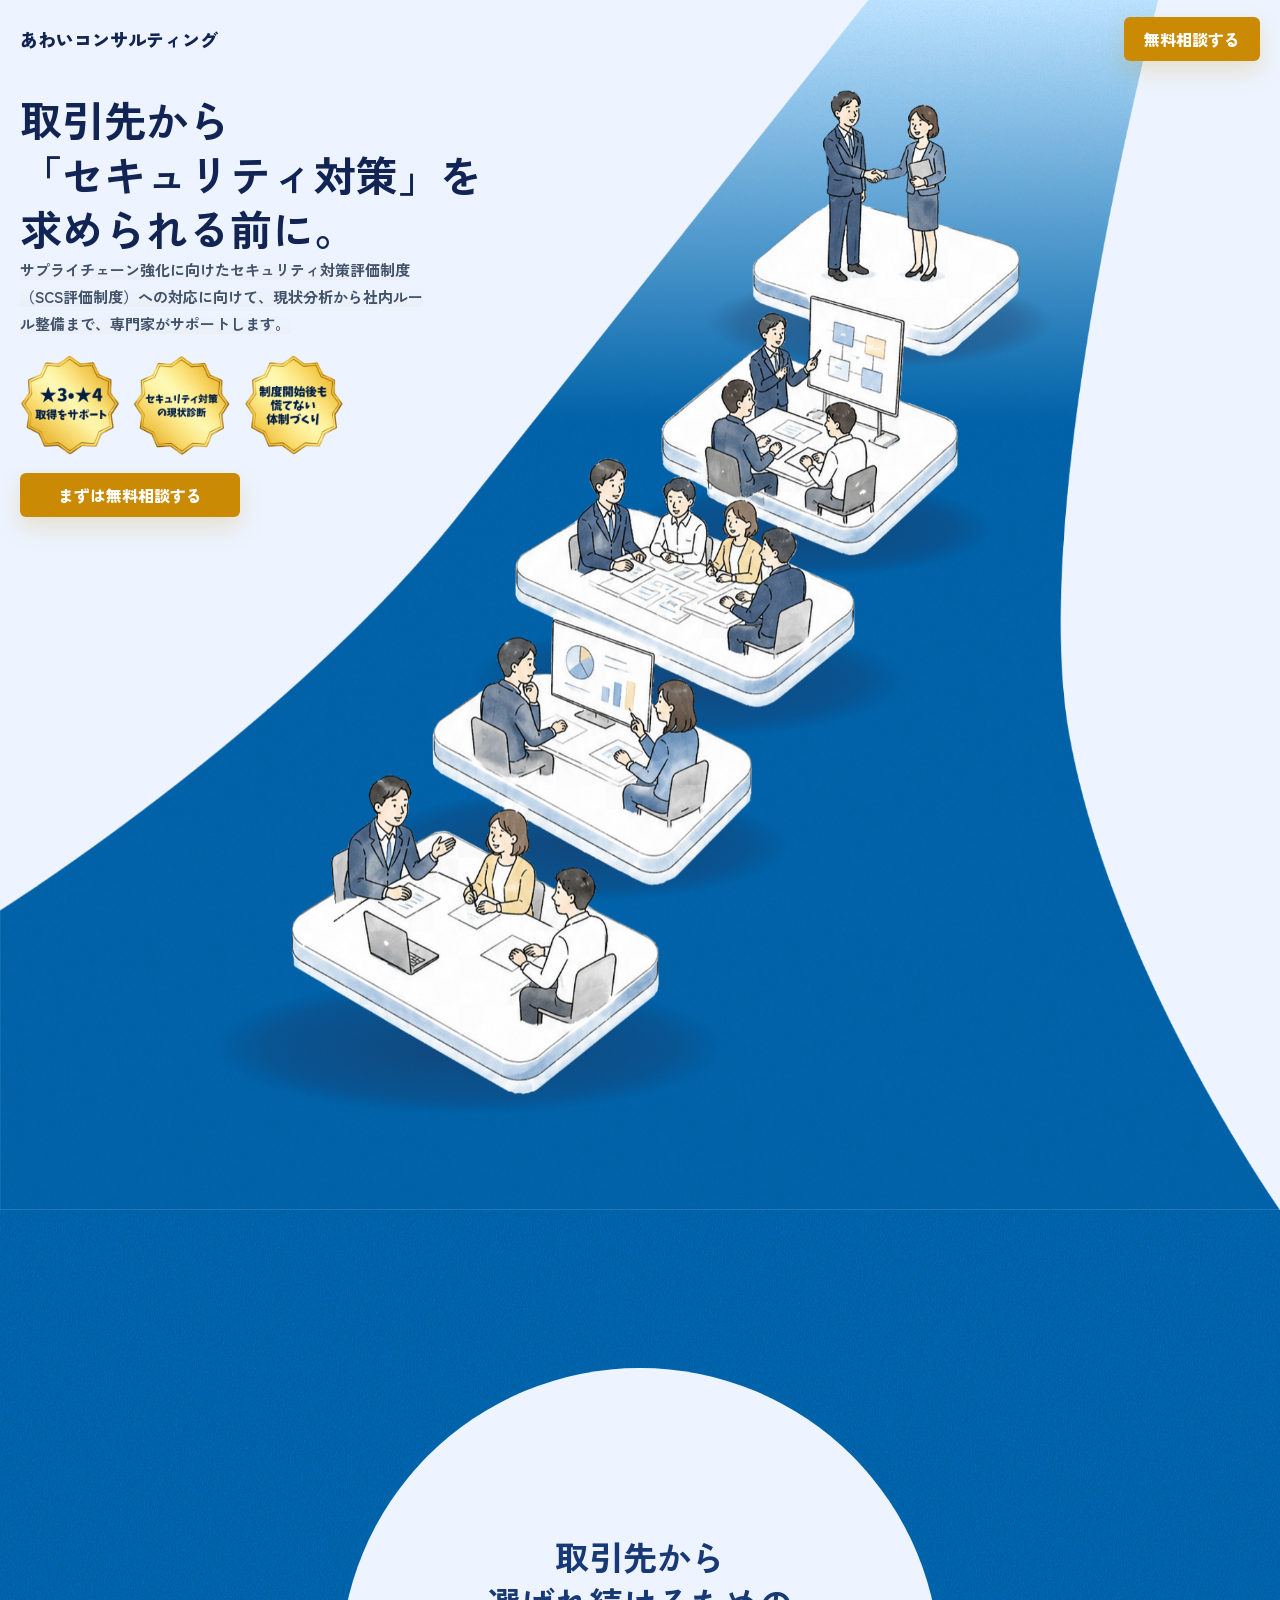
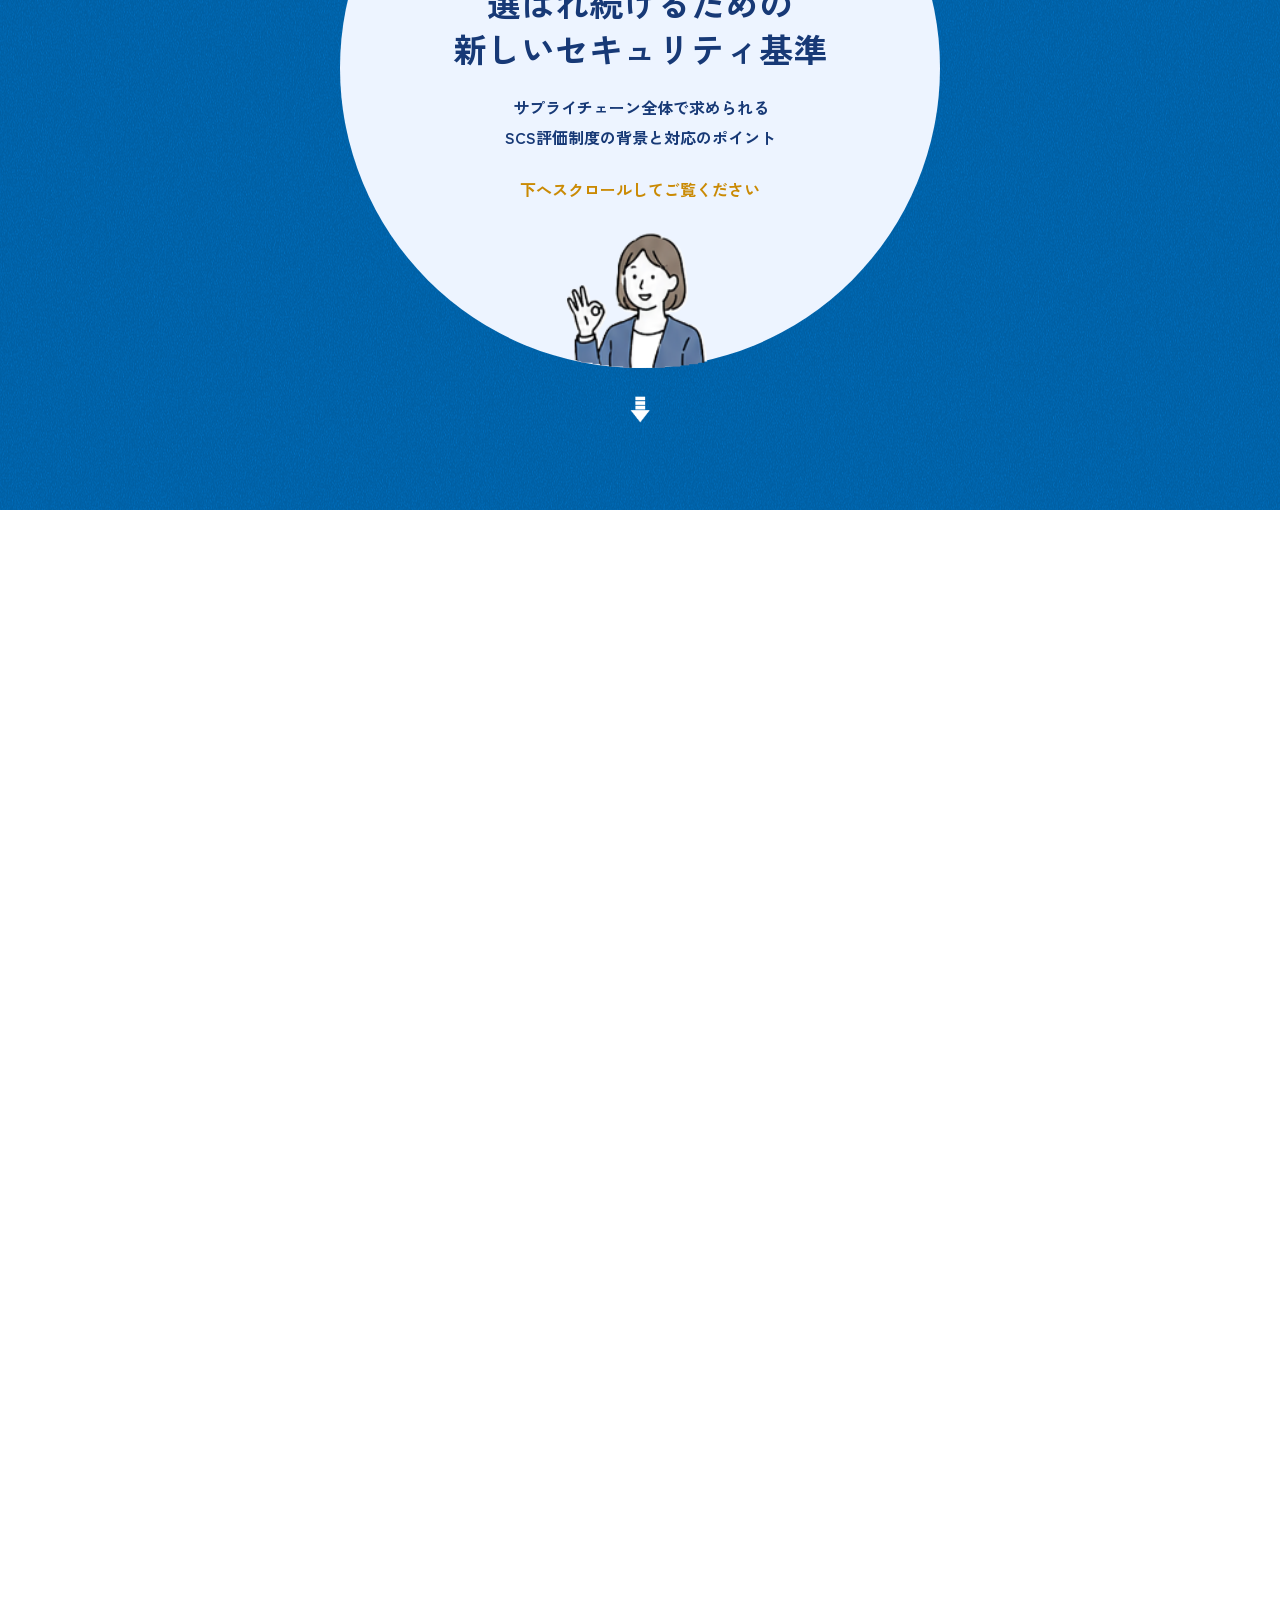
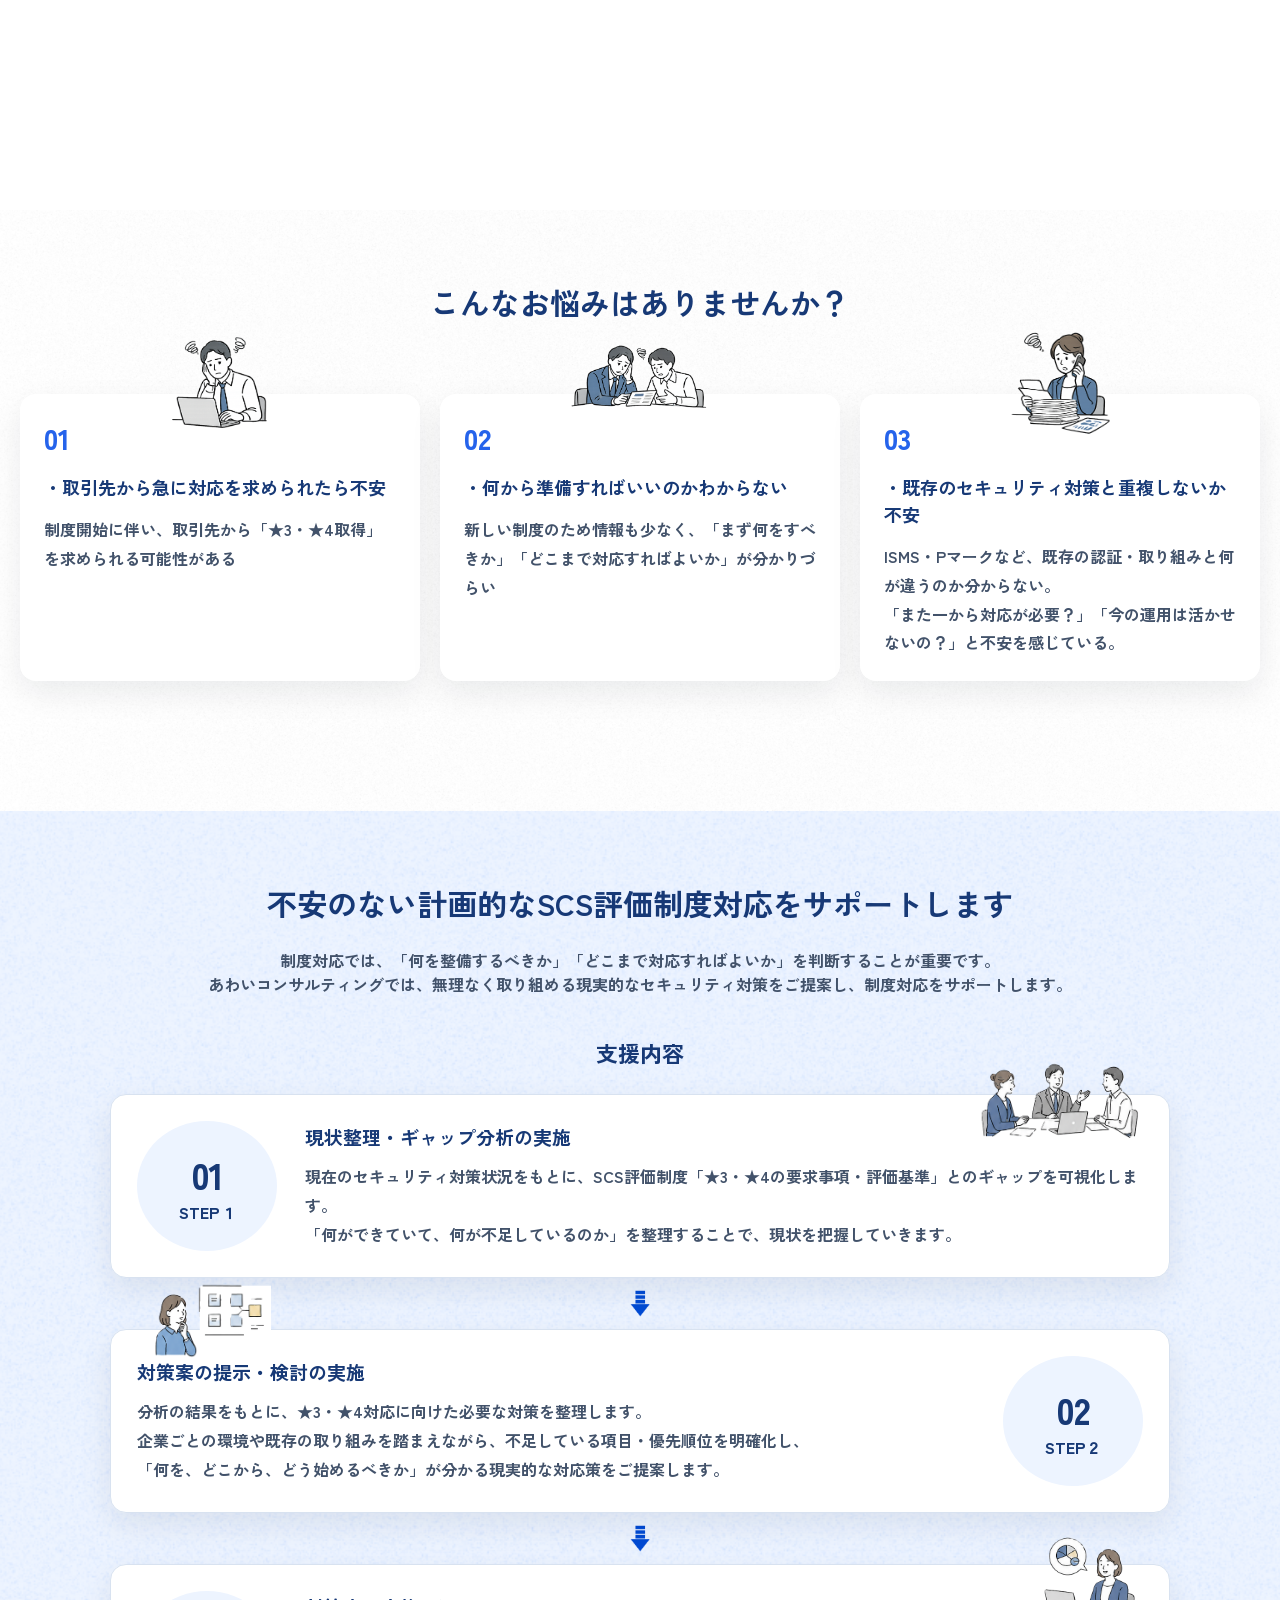
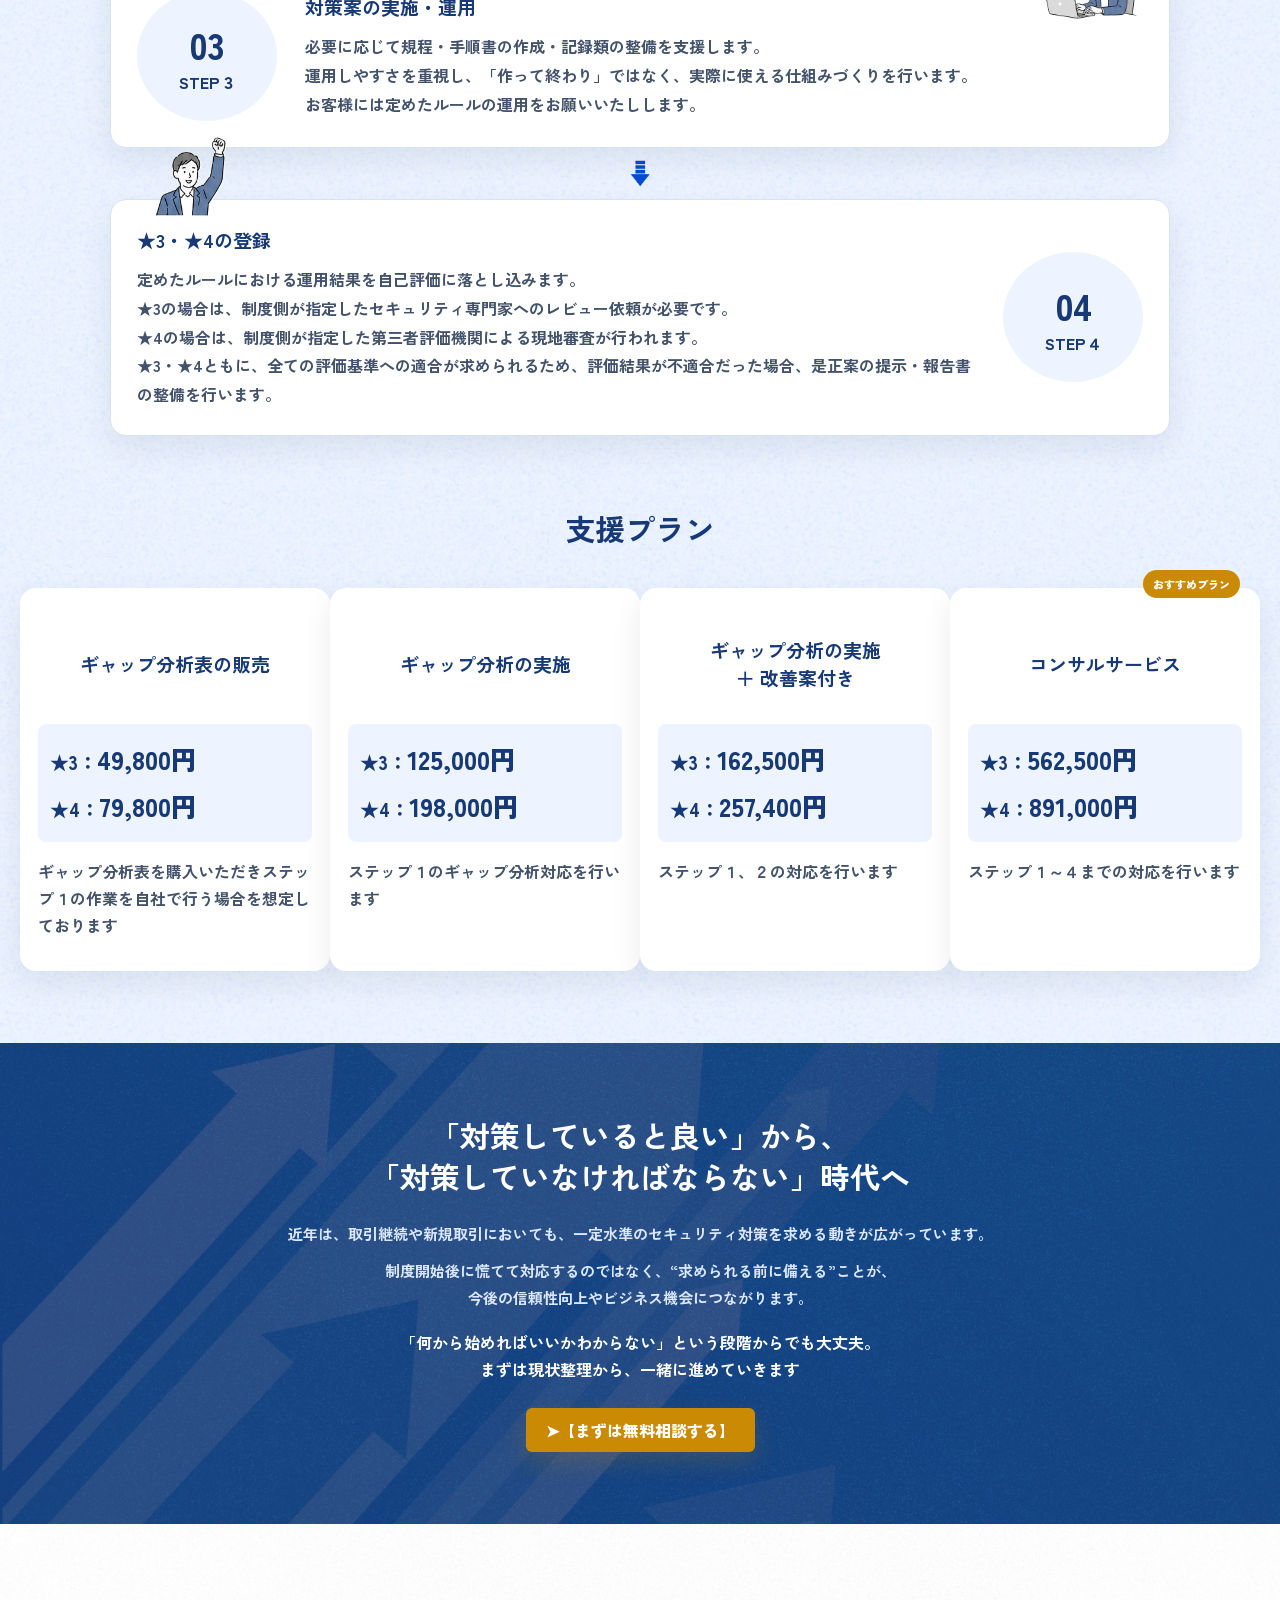
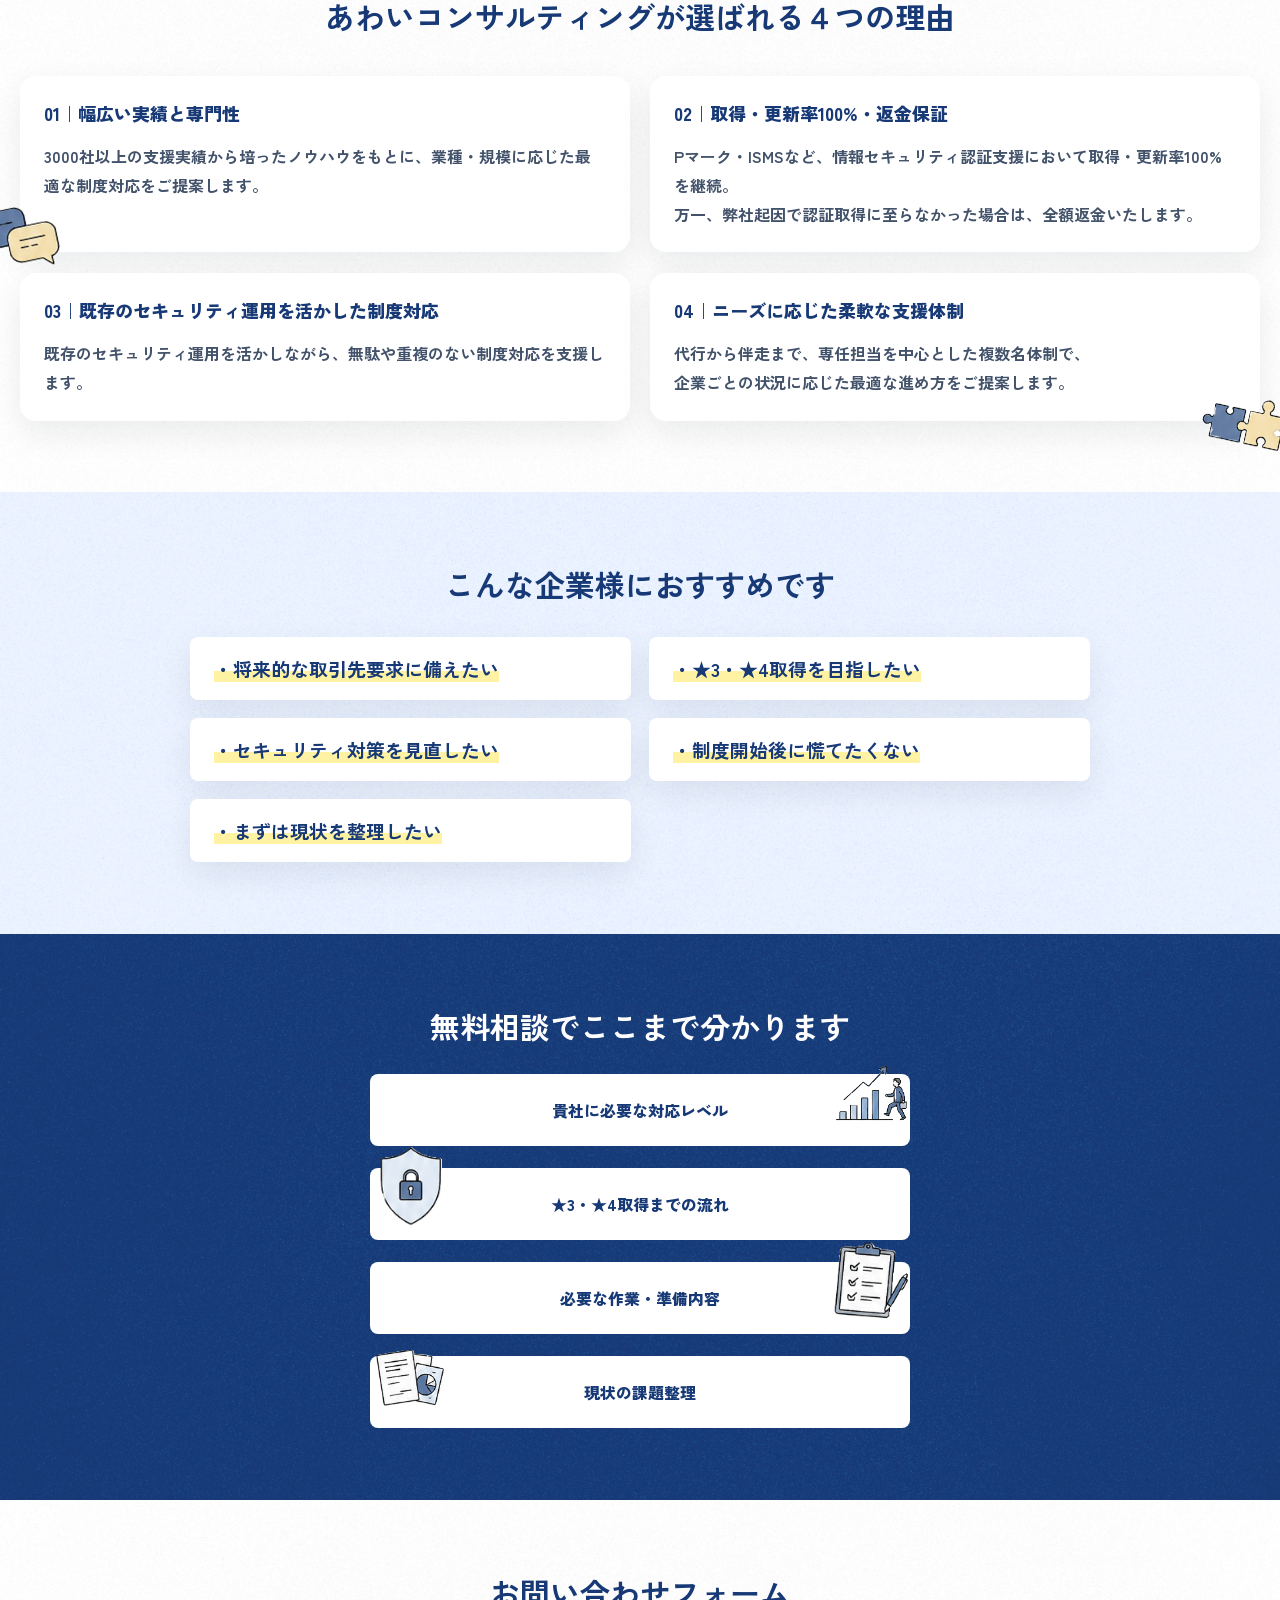
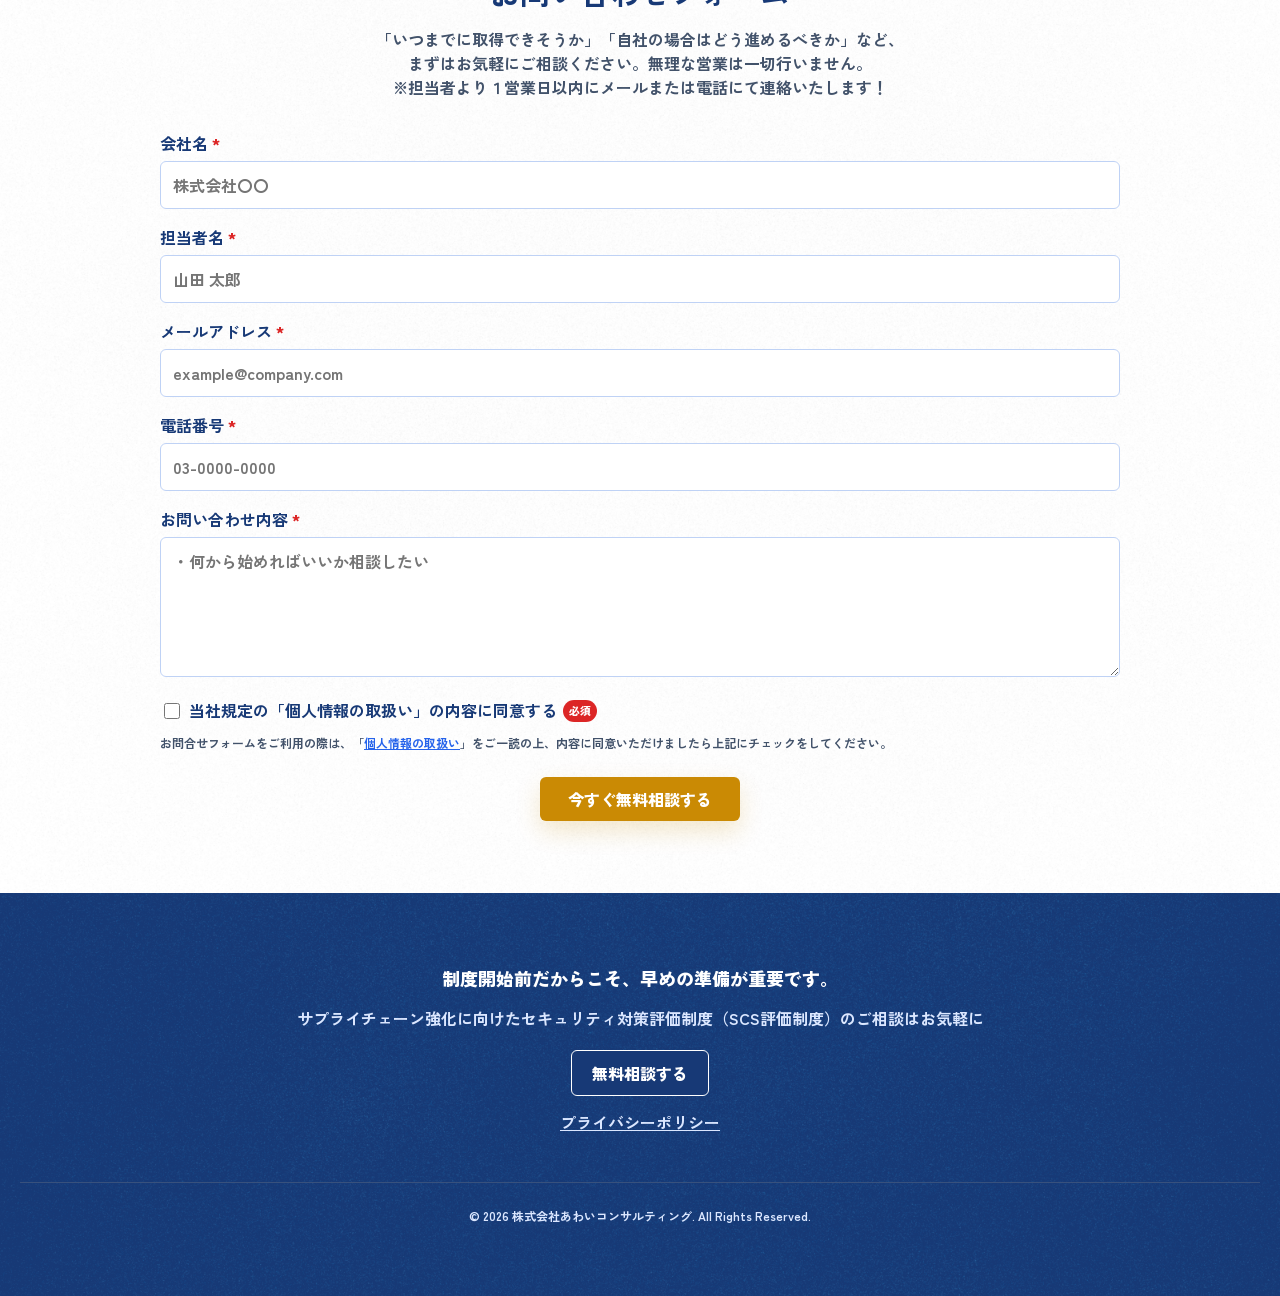
==== commit a94e767b: "LP全体のレスポンシブとスマホ表示を調整" ====
--- a/index.html
+++ b/index.html
@@ -43,7 +43,8 @@
                 <div class="hero__badge-list">
                     <img src="./img/hero-badge-support.png" alt="★3・★4取得をサポート" class="hero__badge-image--support">
                     <img src="./img/hero-badge-diagnosis.png" alt="セキュリティ対策の現状診断" class="hero__badge-image--diagnosis">
-                    <img src="./img/hero-badge-readiness.png" alt="制度開始後も慌てない体制づくり" class="hero__badge-image--readiness">
+                    <img src="./img/hero-badge-readiness.png" alt="制度開始後も慌てない体制づくり"
+                        class="hero__badge-image--readiness">
                 </div>
                 <button class="hero__consultation-button">
                     <span class="hero__consultation-label">
@@ -100,17 +101,18 @@
                                 ⚠その結果…こんな影響が発生</div>
                             <div class="supply-chain-risk__impact-list">
                                 <div class="supply-chain-risk__impact-item--1">
-                                    業務停止による納期遅延</div>
+                                    業務停止による<br class="supply-chain-risk__line-break--impact">納期遅延</div>
                                 <div class="supply-chain-risk__impact-item--2">
-                                    損害賠償・復旧コスト</div>
+                                    損害賠償<br class="supply-chain-risk__line-break--impact">・復旧コスト</div>
                                 <div class="supply-chain-risk__impact-item--3">
                                     情報漏えいリスク</div>
                                 <div class="supply-chain-risk__impact-item--4">
-                                    取引先からの信用低下</div>
+                                    取引先からの<br class="supply-chain-risk__line-break--impact">信用低下</div>
                             </div>
                         </div>
                         <p class="supply-chain-risk__conclusion">
-                            自社だけでなく、取引先にも影響が及ぶため、サプライチェーン全体でのセキュリティ対策が重要視されています。
+                            自社だけでなく、取引先にも影響が及ぶため、<br
+                                class="supply-chain-risk__line-break--conclusion">サプライチェーン全体でのセキュリティ対策が重要視されています。
                         </p>
                     </div>
                 </section>
@@ -131,10 +133,12 @@
                             </div>
                             <div class="scs-overview__scope">
                                 <p class="scs-overview__scope-text">
-                                    自社だけではなく、以下を含めたサプライチェーン全体のセキュリティレベル向上を目指しています。</p>
+                                    自社だけではなく、以下を含めた<br
+                                        class="scs-overview__line-break--3">サプライチェーン全体のセキュリティレベル向上を目指しています。</p>
                                 <div class="scs-overview__stakeholder-list">
                                     <div class="scs-overview__stakeholder-card">
-                                        <img class="scs-overview__stakeholder-decoration" src="./img/scs-overview-stakeholders-decoration.png" alt="">
+                                        <img class="scs-overview__stakeholder-decoration"
+                                            src="./img/scs-overview-stakeholders-decoration.png" alt="">
                                         ・委託先<br>
                                         ・協力会社<br>
                                         ・取引先
@@ -152,7 +156,7 @@
                         <h2 class="security-action__heading">
                             SECURITY ACTIONとSCS評価制度の関係</h2>
                         <p class="security-action__lead">
-                            企業のセキュリティ対策レベルは、★（星）で評価されます。<br class="security-action__line-break--1">SCS評価制度は、SECURITY
+                            企業のセキュリティ対策レベルは、<br class="security-action__line-break--sp">★（星）で評価されます。<br class="security-action__line-break--1">SCS評価制度は、SECURITY
                             ACTION（★1・★2）に続く位置づけとして、<br class="security-action__line-break--2">★3からスタートする制度となっています。</p>
                         <div class="security-action__diagram">
                             <img class="security-action__image" src="img/security-action-diagram.png"
@@ -209,16 +213,16 @@
                     こんなお悩みはありませんか？</h2>
                 <div class="concerns__card-list">
                     <article class="concerns__card--first">
-                        <img class="concerns__card-decoration concerns__card-decoration--first" src="./img/concerns-urgent-decoration.png"
-                            alt="">
+                        <img class="concerns__card-decoration concerns__card-decoration--first"
+                            src="./img/concerns-urgent-decoration.png" alt="">
                         <div class="concerns__card-number--1">01</div>
                         <h3 class="concerns__card-heading--first">
                             ・取引先から急に対応を求められたら不安</h3>
                         <p class="concerns__card-text--first">制度開始に伴い、取引先から「★3・★4取得」を求められる可能性がある</p>
                     </article>
                     <article class="concerns__card--second">
-                        <img class="concerns__card-decoration concerns__card-decoration--second" src="./img/concerns-preparation-decoration.png"
-                            alt="">
+                        <img class="concerns__card-decoration concerns__card-decoration--second"
+                            src="./img/concerns-preparation-decoration.png" alt="">
                         <div class="concerns__card-number--2">02</div>
                         <h3 class="concerns__card-heading--second">
                             ・何から準備すればいいのかわからない</h3>
@@ -226,8 +230,8 @@
                             新しい制度のため情報も少なく、「まず何をすべきか」「どこまで対応すればよいか」が分かりづらい</p>
                     </article>
                     <article class="concerns__card--third">
-                        <img class="concerns__card-decoration concerns__card-decoration--third" src="./img/concerns-overlap-decoration.png"
-                            alt="">
+                        <img class="concerns__card-decoration concerns__card-decoration--third"
+                            src="./img/concerns-overlap-decoration.png" alt="">
                         <div class="concerns__card-number--3">03</div>
                         <h3 class="concerns__card-heading--third">
                             ・既存のセキュリティ対策と重複しないか不安</h3>
@@ -244,7 +248,7 @@
         <section class="support">
             <div class="support__inner">
                 <h2 class="support__heading">
-                    不安のない計画的なSCS評価制度対応をサポートします</h2>
+                    不安のない計画的な<br class="support__line-break--heading">SCS評価制度対応をサポートします</h2>
                 <div class="support__introduction">
                     <p class="support__intro-text">制度対応では、「何を整備するべきか」「どこまで対応すればよいか」を判断することが重要です。</p>
                     <p class="support__approach-text">あわいコンサルティングでは、無理なく取り組める現実的なセキュリティ対策をご提案し、制度対応をサポートします。</p>
@@ -252,8 +256,8 @@
                 <h3 class="support__subheading">支援内容</h3>
                 <div class="support__flow--1">
                     <article class="support__step-card--analysis">
-                        <img class="support__step-decoration support__step-decoration--analysis" src="./img/support-step-analysis-decoration.png"
-                            alt="">
+                        <img class="support__step-decoration support__step-decoration--analysis"
+                            src="./img/support-step-analysis-decoration.png" alt="">
                         <div class="support__step-visual--1">
                             <span class="support__accent--1">01</span><span class="support__accent--2">STEP１</span>
                         </div>
@@ -268,8 +272,8 @@
                     </article>
                     <img class="support__step-arrow--1" src="./img/arrow-navy-down.png" alt="">
                     <article class="support__step-card--planning">
-                        <img class="support__step-decoration support__step-decoration--planning" src="./img/support-step-planning-decoration.png"
-                            alt="">
+                        <img class="support__step-decoration support__step-decoration--planning"
+                            src="./img/support-step-planning-decoration.png" alt="">
                         <div class="support__step-content--2">
                             <h4 class="support__heading-quaternary--2">対策案の提示・検討の実施</h4>
                             <p class="support__step-text--planning">
@@ -284,8 +288,8 @@
                     </article>
                     <img class="support__step-arrow--2" src="./img/arrow-navy-down.png" alt="">
                     <article class="support__step-card--implementation">
-                        <img class="support__step-decoration support__step-decoration--implementation" src="./img/support-step-implementation-decoration.png"
-                            alt="">
+                        <img class="support__step-decoration support__step-decoration--implementation"
+                            src="./img/support-step-implementation-decoration.png" alt="">
                         <div class="support__step-visual--3">
                             <span class="support__accent--5">03</span><span class="support__accent--6">STEP３</span>
                         </div>
@@ -300,8 +304,8 @@
                     </article>
                     <img class="support__step-arrow--3" src="./img/arrow-navy-down.png" alt="">
                     <article class="support__step-card--registration">
-                        <img class="support__step-decoration support__step-decoration--registration" src="./img/support-step-registration-decoration.png"
-                            alt="">
+                        <img class="support__step-decoration support__step-decoration--registration"
+                            src="./img/support-step-registration-decoration.png" alt="">
                         <div class="support__step-content--4">
                             <h4 class="support__heading-quaternary--4">★3・★4の登録</h4>
                             <p class="support__step-text--registration">
@@ -325,8 +329,7 @@
                         <!-- <div class="support-plans__card-number--1">①</div> -->
                         <h3 class="support-plans__card-heading--sheet">ギャップ分析表の販売</h3>
                         <div class="support-plans__price--1">
-                            ★3：<span
-                                class="support-plans__amount">49,800円</span><br
+                            ★3：<span class="support-plans__amount">49,800円</span><br
                                 class="support-plans__line-break--1">★4：<span
                                 class="support-plans__amount">79,800円</span></div>
                         <p class="support-plans__card-text--sheet">ギャップ分析表を購入いただきステップ１の作業を自社で行う場合を想定しております</p>
@@ -335,8 +338,7 @@
                         <!-- <div class="support-plans__card-number--2">②</div> -->
                         <h3 class="support-plans__card-heading--analysis">ギャップ分析の実施</h3>
                         <div class="support-plans__price--2">
-                            ★3：<span
-                                class="support-plans__amount">125,000円</span><br
+                            ★3：<span class="support-plans__amount">125,000円</span><br
                                 class="support-plans__line-break--2">★4：<span
                                 class="support-plans__amount">198,000円</span></div>
                         <p class="support-plans__card-text--analysis">ステップ１のギャップ分析対応を行います</p>
@@ -346,8 +348,7 @@
                         <h3 class="support-plans__card-heading--improvement">ギャップ分析の実施<br
                                 class="support-plans__line-break--1">＋ 改善案付き</h3>
                         <div class="support-plans__price--3">
-                            ★3：<span
-                                class="support-plans__amount">162,500円</span><br
+                            ★3：<span class="support-plans__amount">162,500円</span><br
                                 class="support-plans__line-break--3">★4：<span
                                 class="support-plans__amount">257,400円</span></div>
                         <p class="support-plans__card-text--improvement">ステップ１、２の対応を行います</p>
@@ -358,8 +359,7 @@
                         <!-- <div class="support-plans__card-number--4">④</div> -->
                         <h3 class="support-plans__card-heading--consulting">コンサルサービス</h3>
                         <div class="support-plans__price--4">
-                            ★3：<span
-                                class="support-plans__amount">562,500円</span><br
+                            ★3：<span class="support-plans__amount">562,500円</span><br
                                 class="support-plans__line-break--4">★4：<span
                                 class="support-plans__amount">891,000円</span></div>
                         <p class="support-plans__card-text--consulting">ステップ１～４までの対応を行います</p>
@@ -388,8 +388,8 @@
                 <h2 class="benefits__heading">あわいコンサルティングが選ばれる４つの理由</h2>
                 <div class="benefits__card-list">
                     <article class="benefits__card--expertise">
-                        <img class="benefits__card-decoration benefits__card-decoration--expertise" src="./img/benefits-expertise-decoration.png"
-                            alt="">
+                        <img class="benefits__card-decoration benefits__card-decoration--expertise"
+                            src="./img/benefits-expertise-decoration.png" alt="">
                         <div class="benefits__card-heading--1">01｜幅広い実績と専門性</div>
                         <p class="benefits__card-text--expertise">
                             3000社以上の支援実績から培ったノウハウをもとに、業種・規模に応じた最適な制度対応をご提案します。</p>
@@ -405,8 +405,8 @@
                         <p class="benefits__card-text--integration">既存のセキュリティ運用を活かしながら、無駄や重複のない制度対応を支援します。</p>
                     </article>
                     <article class="benefits__card--flexibility">
-                        <img class="benefits__card-decoration benefits__card-decoration--flexibility" src="./img/benefits-flexibility-decoration.png"
-                            alt="">
+                        <img class="benefits__card-decoration benefits__card-decoration--flexibility"
+                            src="./img/benefits-flexibility-decoration.png" alt="">
                         <div class="benefits__card-heading--4">04｜ニーズに応じた柔軟な支援体制</div>
                         <p class="benefits__card-text--flexibility">
                             代行から伴走まで、専任担当を中心とした複数名体制で、<br class="benefits__line-break--3">
@@ -475,7 +475,8 @@
                 </div>
                 <div class="contact__lead-wrap">
                     <p class="contact__lead">「いつまでに取得できそうか」「自社の場合はどう進めるべきか」など、<br
-                            class="contact__line-break--1">まずはお気軽にご相談ください。無理な営業は一切行いません。<br
+                            class="contact__line-break--1">まずはお気軽にご相談ください。<br
+                            class="contact__line-break--sp">無理な営業は一切行いません。<br
                             class="contact__line-break--2">※担当者より１営業日以内にメールまたは電話にて連絡いたします！</p>
                 </div>
                 <form class="contact__form--1">
--- a/style.css
+++ b/style.css
@@ -9,13 +9,33 @@
   --color-cta: #ca8a04;
   --content-width: 1240px;
   --narrow-width: 960px;
-  --side-padding: 24px;
-  --section-padding: 96px;
+  --hero-lead-width: 682px;
+  --supply-chain-risk-width: 1260px;
+  --supply-chain-risk-side-padding: var(--side-padding);
+  --scs-overview-side-padding: var(--side-padding);
+  --security-action-side-padding: var(--side-padding);
+  --preparation-side-padding: var(--side-padding);
+  --side-padding: clamp(18px, calc(24 / 1920 * 100vw), 24px);
+  --section-padding: clamp(72px, calc(96 / 1920 * 100vw), 96px);
   --header-height: 78px;
   --story-panel-count: 5;
   --story-idle-scroll-count-per-panel: 1;
   --radius-card: 16px;
   --shadow-card: 0 12px 32px rgba(15, 23, 42, 0.08);
+  --space-12: clamp(10px, calc(12 / 1920 * 100vw), 12px);
+  --space-16: clamp(12px, calc(16 / 1920 * 100vw), 16px);
+  --space-18: clamp(14px, calc(18 / 1920 * 100vw), 18px);
+  --space-20: clamp(16px, calc(20 / 1920 * 100vw), 20px);
+  --space-24: clamp(18px, calc(24 / 1920 * 100vw), 24px);
+  --space-28: clamp(20px, calc(28 / 1920 * 100vw), 28px);
+  --space-32: clamp(24px, calc(32 / 1920 * 100vw), 32px);
+  --space-36: clamp(26px, calc(36 / 1920 * 100vw), 36px);
+  --space-40: clamp(28px, calc(40 / 1920 * 100vw), 40px);
+  --space-48: clamp(32px, calc(48 / 1920 * 100vw), 48px);
+  --space-56: clamp(40px, calc(56 / 1920 * 100vw), 56px);
+  --space-64: clamp(44px, calc(64 / 1920 * 100vw), 64px);
+  --space-80: clamp(56px, calc(80 / 1920 * 100vw), 80px);
+  --space-96: clamp(64px, calc(96 / 1920 * 100vw), 96px);
 }
 
 *,
@@ -166,7 +186,7 @@
 .contact__heading {
   margin: 0;
   color: var(--color-primary);
-  font-size: clamp(30px, 3vw, 40px);
+  font-size: clamp(30px, calc(40 / 1920 * 100vw), 40px);
   font-weight: 700;
   line-height: 1.35;
   text-align: center;
@@ -181,8 +201,8 @@
   display: inline-flex;
   align-items: center;
   justify-content: center;
-  min-height: 48px;
-  padding: 12px 28px;
+  min-height: clamp(42px, calc(48 / 1920 * 100vw), 48px);
+  padding: var(--space-12) var(--space-28);
   border: 0;
   border-radius: 6px;
   background: var(--color-cta);
@@ -203,7 +223,7 @@
 .support-plans__card--improvement,
 .support-plans__card--consulting {
   position: relative;
-  padding: 32px;
+  padding: var(--space-32);
   border-radius: var(--radius-card);
   background: var(--color-white);
   box-shadow: var(--shadow-card);
@@ -215,7 +235,7 @@
 .support-plans__card--consulting {
   display: flex;
   flex-direction: column;
-  padding: 48px 24px;
+  padding: var(--space-48) var(--space-24);
 }
 
 .js-scroll-reveal {
@@ -243,25 +263,25 @@
 .concerns__card-list,
 .benefits__card-list {
   display: grid;
-  gap: 28px;
-  margin-top: 56px;
+  gap: var(--space-28);
+  margin-top: var(--space-56);
 }
 
 .support-plans__card-list {
   display: grid;
-  margin-top: 56px;
+  margin-top: var(--space-56);
 }
 
 
 .concerns__card-list {
-  margin-top: 100px;
+  margin-top: clamp(72px, calc(100 / 1920 * 100vw), 100px);
 }
 
 /* Hero */
 .hero {
   display: flex;
   min-height: max(100svh, calc(100vw * 1734 / 1835));
-  padding-top: 130px;
+  padding-top: clamp(92px, calc(130 / 1920 * 100vw), 130px);
   background: var(--color-light-blue);
   isolation: isolate;
   overflow: hidden;
@@ -322,44 +342,47 @@
   margin-inline: auto;
 }
 
-.hero__title-wrap,
+.hero__title-wrap {
+  max-width: 682px;
+}
+
 .hero__lead-wrap {
-  max-width: 682px;
+  max-width: var(--hero-lead-width);
 }
 
 .hero__title {
   color: var(--color-primary-dark);
-  font-size: clamp(42px, 4.2vw, 62px);
+  font-size: clamp(42px, calc(62 / 1920 * 100vw), 62px);
   font-weight: 700;
   line-height: 1.3;
 }
 
 .hero__lead {
-  margin-top: 28px;
+  margin-top: var(--space-28);
   color: var(--color-text);
-  font-size: 17px;
+  font-size: clamp(15px, calc(17 / 1920 * 100vw), 17px);
   line-height: 1.8;
 }
 
 .hero__badge-list {
   display: flex;
   flex-wrap: wrap;
-  gap: 16px;
-  margin-top: 24px;
+  gap: var(--space-16);
+  margin-top: var(--space-24);
 }
 
 .hero__badge-image--support,
 .hero__badge-image--diagnosis,
 .hero__badge-image--readiness {
-  width: 150px;
-  height: 150px;
+  width: clamp(100px, calc(150 / 1920 * 100vw), 150px);
+  height: clamp(100px, calc(150 / 1920 * 100vw), 150px);
   object-fit: contain;
 }
 
 .hero__consultation-button {
-  margin-top: 24px;
-  min-width: 280px;
-  font-size: 18px;
+  margin-top: var(--space-24);
+  min-width: clamp(220px, calc(280 / 1920 * 100vw), 280px);
+  font-size: clamp(16px, calc(18 / 1920 * 100vw), 18px);
 }
 
 /* Story Sequence */
@@ -381,8 +404,8 @@
   inset: 0;
   width: 100%;
   min-height: 100svh;
-  padding-top: calc(var(--header-height) + 32px);
-  padding-bottom: 48px;
+  padding-top: calc(var(--header-height) + var(--space-32));
+  padding-bottom: var(--space-48);
   opacity: 0;
   transform: translateX(80px);
   pointer-events: none;
@@ -423,7 +446,7 @@
   display: grid;
   place-items: center;
   align-content: center;
-  gap: 40px;
+  gap: var(--space-40);
 }
 
 .story-cover__content {
@@ -434,7 +457,7 @@
   justify-content: center;
   width: min(70vw, 600px);
   aspect-ratio: 1;
-  padding: 64px;
+  padding: var(--space-64);
   border-radius: 50%;
   background: var(--color-light-blue);
   text-align: center;
@@ -451,24 +474,24 @@
 
 .story-cover__heading {
   color: var(--color-primary);
-  font-size: clamp(34px, 2vw, 48px);
+  font-size: clamp(34px, calc(48 / 1920 * 100vw), 48px);
 }
 
 .story-cover__lead {
-  margin-top: 28px;
+  margin-top: var(--space-28);
   color: var(--color-primary);
-  font-size: 18px;
+  font-size: clamp(16px, calc(18 / 1920 * 100vw), 18px);
   line-height: 1.9;
 }
 
 .story-cover__scroll-guide {
-  margin-top: 32px;
+  margin-top: var(--space-32);
   color: var(--color-cta);
   font-weight: 700;
 }
 
 .story-cover__scroll-arrow {
-  width: 50px;
+  width: clamp(36px, calc(50 / 1920 * 100vw), 50px);
   animation: story-arrow-bounce 1.8s ease-in-out infinite;
 }
 
@@ -489,8 +512,8 @@
   display: flex;
   align-items: center;
   min-height: 100svh;
-  padding-top: calc(var(--header-height) + 32px);
-  padding-bottom: 48px;
+  padding-top: calc(var(--header-height) + var(--space-32));
+  padding-bottom: var(--space-48);
   overflow: hidden;
   background: var(--color-light-blue) url("./img/background-lightblue.png") center / cover no-repeat;
   color: #dbe7ff;
@@ -505,7 +528,7 @@
   top: var(--header-height);
   left: 50%;
   z-index: 0;
-  width: 90%;
+  width: clamp(80%, 90vw, 90%);
   height: calc(100svh - var(--header-height));
   border-radius: 30vw;
   background-position: center;
@@ -534,8 +557,25 @@
 }
 
 .supply-chain-risk__inner {
+  width: min(calc(100% - var(--supply-chain-risk-side-padding) * 2),
+      var(--supply-chain-risk-width));
   display: flex;
   flex-direction: column;
+}
+
+.scs-overview__inner {
+  width: min(calc(100% - var(--scs-overview-side-padding) * 2),
+      var(--content-width));
+}
+
+.security-action__inner {
+  width: min(calc(100% - var(--security-action-side-padding) * 2),
+      var(--content-width));
+}
+
+.preparation__inner {
+  width: min(calc(100% - var(--preparation-side-padding) * 2),
+      var(--content-width));
 }
 
 .supply-chain-risk__heading {
@@ -547,25 +587,25 @@
   display: grid;
   grid-template-columns: 0.8fr 1.2fr;
   align-items: center;
-  gap: 36px;
+  gap: var(--space-36);
   width: min(100%, var(--content-width));
-  margin: 28px auto 0;
+  margin: var(--space-28) auto 0;
 }
 
 .supply-chain-risk__introduction {
   width: 100%;
   margin: 0;
-  font-size: 17px;
+  font-size: clamp(15px, calc(17 / 1920 * 100vw), 17px);
   line-height: 1.7;
 }
 
 .supply-chain-risk__attack-description {
-  margin-top: 18px;
+  margin-top: var(--space-18);
 }
 
 .supply-chain-risk__example-box {
-  margin-top: 20px;
-  padding: 20px;
+  margin-top: var(--space-20);
+  padding: var(--space-20);
   border: 1px solid #5e79aa;
   border-radius: 8px;
   background: rgba(255, 255, 255, 0.1);
@@ -576,19 +616,19 @@
 }
 
 .supply-chain-risk__example-list {
-  margin-top: 12px;
+  margin-top: var(--space-12);
   line-height: 1.8;
 }
 
 .security-action__diagram {
   width: min(100%, 1160px);
-  margin: 28px auto 0;
+  margin: var(--space-28) auto 0;
   text-align: center;
 }
 
 .security-action__image {
   width: auto;
-  max-height: 500px;
+  max-height: clamp(360px, calc(500 / 1920 * 100vw), 500px);
   margin-inline: auto;
   border-radius: 8px;
 }
@@ -605,8 +645,8 @@
 }
 
 .supply-chain-risk__impact-box {
-  margin-top: 28px;
-  padding: 22px;
+  margin-top: var(--space-28);
+  padding: clamp(18px, calc(22 / 1920 * 100vw), 22px);
   border: 1px solid #d8e2f0;
   border-radius: 8px;
   background: var(--color-white);
@@ -616,7 +656,7 @@
 
 .supply-chain-risk__impact-heading {
   color: var(--color-primary);
-  font-size: 20px;
+  font-size: clamp(18px, calc(20 / 1920 * 100vw), 20px);
   font-weight: 900;
   text-align: center;
 }
@@ -624,15 +664,15 @@
 .supply-chain-risk__impact-list {
   display: grid;
   grid-template-columns: repeat(4, 1fr);
-  gap: 16px;
-  margin-top: 18px;
+  gap: var(--space-16);
+  margin-top: var(--space-18);
 }
 
 .supply-chain-risk__impact-item--1,
 .supply-chain-risk__impact-item--2,
 .supply-chain-risk__impact-item--3,
 .supply-chain-risk__impact-item--4 {
-  padding: 12px 16px;
+  padding: var(--space-12) var(--space-16);
   border-radius: 8px;
   background: var(--color-light-blue);
   font-weight: 700;
@@ -640,9 +680,9 @@
 }
 
 .supply-chain-risk__conclusion {
-  margin-top: 28px;
+  margin-top: var(--space-28);
   color: var(--color-white);
-  font-size: 20px;
+  font-size: clamp(18px, calc(20 / 1920 * 100vw), 20px);
   font-weight: 700;
   line-height: 1.7;
   text-align: center;
@@ -655,8 +695,8 @@
   display: flex;
   align-items: center;
   min-height: 100svh;
-  padding-top: calc(var(--header-height) + 32px);
-  padding-bottom: 48px;
+  padding-top: calc(var(--header-height) + var(--space-32));
+  padding-bottom: var(--space-48);
   overflow: hidden;
 }
 
@@ -666,32 +706,32 @@
 }
 
 .scs-overview__content {
-  margin-top: 48px;
+  margin-top: var(--space-48);
 }
 
 .scs-overview__description,
 .scs-overview__scope {
-  padding: 28px;
+  padding: var(--space-28);
   border-radius: 12px;
   background: var(--color-white);
   box-shadow: var(--shadow-card);
 }
 
 .scs-overview__scope {
-  margin-top: 24px;
+  margin-top: var(--space-24);
 }
 
 .scs-overview__description-text,
 .scs-overview__purpose-text,
 .scs-overview__scope-text,
 .security-action__lead {
-  font-size: 17px;
+  font-size: clamp(15px, calc(17 / 1920 * 100vw), 17px);
   line-height: 1.8;
   text-align: center;
 }
 
 .scs-overview__purpose-text {
-  margin-top: 20px;
+  margin-top: var(--space-20);
 }
 
 .scs-overview__accent--1,
@@ -703,13 +743,13 @@
 .scs-overview__stakeholder-list {
   display: flex;
   justify-content: center;
-  margin-top: 24px;
+  margin-top: var(--space-24);
 }
 
 .scs-overview__stakeholder-card {
   position: relative;
   width: min(100%, 360px);
-  padding: 18px 24px;
+  padding: var(--space-18) var(--space-24);
   border-radius: 8px;
   background: var(--color-light-blue);
   color: var(--color-primary);
@@ -723,13 +763,13 @@
   top: 50%;
   right: 0;
   z-index: 2;
-  width: clamp(92px, 9vw, 138px);
+  width: clamp(92px, calc(138 / 1920 * 100vw), 138px);
   transform: translateY(-50%);
   pointer-events: none;
 }
 
 .scs-overview__note {
-  margin-top: 32px;
+  margin-top: var(--space-32);
   color: #64748b;
   font-size: 14px;
   text-align: center;
@@ -745,15 +785,23 @@
 }
 
 .security-action__lead {
-  margin-top: 32px;
+  margin-top: var(--space-32);
   color: #dbe7ff;
+}
+
+.security-action__line-break--sp {
+  display: none;
+}
+
+.contact__line-break--sp {
+  display: none;
 }
 
 /* Preparation */
 .preparation__subheading {
-  margin-top: 24px;
+  margin-top: var(--space-24);
   color: var(--color-primary);
-  font-size: 20px;
+  font-size: clamp(18px, calc(20 / 1920 * 100vw), 20px);
   font-weight: 700;
   text-align: center;
 }
@@ -761,19 +809,19 @@
 .preparation__question-list {
   display: grid;
   grid-template-columns: repeat(2, minmax(0, 1fr));
-  gap: 28px;
+  gap: var(--space-28);
   width: min(100%, 1000px);
-  margin: 32px auto 0;
+  margin: var(--space-32) auto 0;
 }
 
 .preparation__question-card--security-status,
 .preparation__question-card--scs-status {
   position: relative;
-  padding: 28px;
+  padding: var(--space-28);
   border-radius: 12px;
   background: var(--color-primary);
   color: var(--color-white);
-  font-size: 20px;
+  font-size: clamp(18px, calc(20 / 1920 * 100vw), 20px);
   font-weight: 700;
   line-height: 1.6;
   text-align: center;
@@ -792,7 +840,7 @@
 }
 
 .preparation__down-arrow {
-  margin-block: 32px 20px;
+  margin-block: var(--space-32) var(--space-20);
   color: var(--color-primary);
   font-size: 34px;
   font-weight: 900;
@@ -801,7 +849,7 @@
 
 .preparation__issues-box {
   position: relative;
-  padding: 32px;
+  padding: var(--space-32);
   border-radius: 12px;
   background: var(--color-white);
   box-shadow: var(--shadow-card);
@@ -811,24 +859,24 @@
   position: absolute;
   top: 50%;
   z-index: 2;
-  width: clamp(96px, 10vw, 160px);
+  width: clamp(96px, calc(160 / 1920 * 100vw), 160px);
   transform: translateY(-50%);
   pointer-events: none;
 }
 
 .preparation__issues-decoration--left {
   left: -100px;
-  width: 200px;
+  width: clamp(120px, calc(200 / 1920 * 100vw), 200px);
 }
 
 .preparation__issues-decoration--right {
   right: -150px;
-  width: 250px;
+  width: clamp(150px, calc(250 / 1920 * 100vw), 250px);
 }
 
 .preparation__issues-heading {
   color: var(--color-primary);
-  font-size: 20px;
+  font-size: clamp(18px, calc(20 / 1920 * 100vw), 20px);
   font-weight: 900;
   text-align: center;
 }
@@ -836,14 +884,14 @@
 .preparation__issue-list {
   display: grid;
   grid-template-columns: repeat(3, 1fr);
-  gap: 16px;
-  margin-top: 24px;
+  gap: var(--space-16);
+  margin-top: var(--space-24);
 }
 
 .preparation__issue-item--1,
 .preparation__issue-item--2,
 .preparation__issue-item--3 {
-  padding: 18px;
+  padding: var(--space-18);
   border-radius: 8px;
   background: var(--color-light-blue);
   color: var(--color-primary);
@@ -853,13 +901,13 @@
 
 .preparation__issues-note,
 .preparation__conclusion {
-  margin-top: 24px;
+  margin-top: var(--space-24);
   text-align: center;
 }
 
 .preparation__conclusion {
   color: var(--color-primary);
-  font-size: 20px;
+  font-size: clamp(18px, calc(20 / 1920 * 100vw), 20px);
   font-weight: 700;
   line-height: 1.7;
 }
@@ -877,7 +925,7 @@
   position: absolute;
   left: 50%;
   z-index: 2;
-  width: clamp(96px, 10vw, 150px);
+  width: clamp(96px, calc(150 / 1920 * 100vw), 150px);
   transform: translateX(-50%);
   pointer-events: none;
 }
@@ -888,7 +936,7 @@
 
 .concerns__card-decoration--second {
   top: -50px;
-  width: 220px;
+  width: clamp(132px, calc(220 / 1920 * 100vw), 220px);
 }
 
 .concerns__card-decoration--third {
@@ -900,30 +948,30 @@
 .concerns__card-number--2,
 .concerns__card-number--3 {
   color: var(--color-blue);
-  font-size: 34px;
+  font-size: clamp(28px, calc(34 / 1920 * 100vw), 34px);
   font-weight: 900;
 }
 
 .concerns__card-heading--first,
 .concerns__card-heading--second,
 .concerns__card-heading--third {
-  margin-top: 20px;
+  margin-top: var(--space-20);
   color: var(--color-primary);
-  font-size: 20px;
+  font-size: clamp(18px, calc(20 / 1920 * 100vw), 20px);
   line-height: 1.5;
 }
 
 .concerns__card-text--first,
 .concerns__card-text--second,
 .concerns__card-text--third {
-  margin-top: 18px;
+  margin-top: var(--space-18);
   line-height: 1.8;
 }
 
 .concerns__conclusion {
-  margin-top: 44px;
+  margin-top: clamp(32px, calc(44 / 1920 * 100vw), 44px);
   color: var(--color-primary);
-  font-size: 20px;
+  font-size: clamp(18px, calc(20 / 1920 * 100vw), 20px);
   font-weight: 700;
   text-align: center;
 }
@@ -933,21 +981,25 @@
   background: var(--color-light-blue) url("./img/support-background.png") center / cover no-repeat;
 }
 
+.support__line-break--heading {
+  display: none;
+}
+
 .support__introduction {
-  margin-top: 32px;
+  margin-top: var(--space-32);
   text-align: center;
 }
 
 .support__subheading {
-  margin-top: 56px;
+  margin-top: var(--space-56);
   color: var(--color-primary);
-  font-size: 28px;
+  font-size: clamp(22px, calc(28 / 1920 * 100vw), 28px);
   text-align: center;
 }
 
 .support__flow--1 {
   width: min(100%, 1060px);
-  margin: 36px auto 0;
+  margin: var(--space-36) auto 0;
 }
 
 .support__step-card--analysis,
@@ -956,10 +1008,10 @@
 .support__step-card--registration {
   position: relative;
   display: grid;
-  grid-template-columns: 180px 1fr;
+  grid-template-columns: clamp(140px, calc(180 / 1920 * 100vw), 180px) 1fr;
   align-items: center;
-  gap: 40px;
-  padding: 36px;
+  gap: var(--space-40);
+  padding: var(--space-36);
   border: 1px solid #d8e2f0;
   border-radius: var(--radius-card);
   background: var(--color-white);
@@ -970,39 +1022,39 @@
   position: absolute;
   top: -34px;
   z-index: 2;
-  width: clamp(90px, 9vw, 150px);
+  width: clamp(90px, calc(150 / 1920 * 100vw), 150px);
   pointer-events: none;
 }
 
 .support__step-decoration--analysis {
-  right: 40px;
-  width: 250px;
+  right: var(--space-40);
+  width: clamp(150px, calc(250 / 1920 * 100vw), 250px);
 }
 
 .support__step-decoration--implementation {
-  right: 40px;
-  width: 150px;
+  right: var(--space-40);
+  width: clamp(90px, calc(150 / 1920 * 100vw), 150px);
 }
 
 .support__step-decoration--planning,
 .support__step-decoration--registration {
-  left: 60px;
+  left: clamp(32px, calc(60 / 1920 * 100vw), 60px);
 }
 
 .support__step-decoration--planning {
-  width: 180px;
-  top: -70px;
+  width: clamp(108px, calc(180 / 1920 * 100vw), 180px);
+  top: clamp(-70px, calc(-70 / 1920 * 100vw), -42px);
 }
 
 .support__step-decoration--registration {
-  width: 120px;
-  top: -100px;
+  width: clamp(72px, calc(120 / 1920 * 100vw), 120px);
+  top: clamp(-100px, calc(-100 / 1920 * 100vw), -60px);
   ;
 }
 
 .support__step-card--planning,
 .support__step-card--registration {
-  grid-template-columns: 1fr 180px;
+  grid-template-columns: 1fr clamp(140px, calc(180 / 1920 * 100vw), 180px);
 }
 
 .support__step-visual--1,
@@ -1013,7 +1065,7 @@
   flex-direction: column;
   align-items: center;
   justify-content: center;
-  min-height: 160px;
+  min-height: clamp(130px, calc(160 / 1920 * 100vw), 160px);
   border-radius: 50%;
   background: var(--color-light-blue);
   color: var(--color-primary);
@@ -1023,7 +1075,7 @@
 .support__accent--3,
 .support__accent--5,
 .support__accent--7 {
-  font-size: 48px;
+  font-size: clamp(36px, calc(48 / 1920 * 100vw), 48px);
   font-weight: 900;
 }
 
@@ -1039,14 +1091,14 @@
 .support__heading-quaternary--3,
 .support__heading-quaternary--4 {
   color: var(--color-primary);
-  font-size: 23px;
+  font-size: clamp(19px, calc(23 / 1920 * 100vw), 23px);
 }
 
 .support__step-text--analysis,
 .support__step-text--planning,
 .support__step-text--implementation,
 .support__step-text--registration {
-  margin-top: 16px;
+  margin-top: var(--space-16);
   line-height: 1.8;
 }
 
@@ -1060,8 +1112,8 @@
 .support__step-arrow--1,
 .support__step-arrow--2,
 .support__step-arrow--3 {
-  width: 50px;
-  margin: 16px auto;
+  width: clamp(36px, calc(50 / 1920 * 100vw), 50px);
+  margin: var(--space-16) auto;
 }
 
 /* Plans / Proposal / Benefits */
@@ -1078,7 +1130,7 @@
 .support-plans__card-number--3,
 .support-plans__card-number--4 {
   color: var(--color-blue);
-  font-size: 30px;
+  font-size: clamp(24px, calc(30 / 1920 * 100vw), 30px);
   font-weight: 900;
 }
 
@@ -1089,9 +1141,9 @@
   display: flex;
   align-items: center;
   justify-content: center;
-  min-height: 108px;
+  min-height: clamp(88px, calc(108 / 1920 * 100vw), 108px);
   color: var(--color-primary);
-  font-size: 24px;
+  font-size: clamp(19px, calc(24 / 1920 * 100vw), 24px);
   line-height: 1.5;
   text-align: center;
 }
@@ -1100,25 +1152,25 @@
 .support-plans__price--2,
 .support-plans__price--3,
 .support-plans__price--4 {
-  margin-top: 22px;
-  padding: 16px;
+  margin-top: clamp(16px, calc(22 / 1920 * 100vw), 22px);
+  padding: var(--space-16);
   border-radius: 8px;
   background: var(--color-light-blue);
   color: var(--color-primary);
   font-weight: 900;
-  font-size: 24px;
+  font-size: clamp(19px, calc(24 / 1920 * 100vw), 24px);
   line-height: 1.8;
 }
 
 .support-plans__amount {
-  font-size: 32px;
+  font-size: clamp(26px, calc(32 / 1920 * 100vw), 32px);
 }
 
 .support-plans__card-text--sheet,
 .support-plans__card-text--analysis,
 .support-plans__card-text--improvement,
 .support-plans__card-text--consulting {
-  margin-top: 22px;
+  margin-top: clamp(16px, calc(22 / 1920 * 100vw), 22px);
   line-height: 1.7;
 }
 
@@ -1126,11 +1178,11 @@
   position: absolute;
   top: -18px;
   right: 20px;
-  padding: 8px 14px;
+  padding: clamp(6px, calc(8 / 1920 * 100vw), 8px) clamp(10px, calc(14 / 1920 * 100vw), 14px);
   border-radius: 999px;
   background: var(--color-cta);
   color: var(--color-white);
-  font-size: 13px;
+  font-size: clamp(11px, calc(13 / 1920 * 100vw), 13px);
   font-weight: 900;
 }
 
@@ -1162,18 +1214,18 @@
 }
 
 .proposal__description {
-  margin-top: 32px;
-  font-size: 17px;
+  margin-top: var(--space-32);
+  font-size: clamp(15px, calc(17 / 1920 * 100vw), 17px);
   line-height: 1.8;
   text-align: center;
 }
 
 .proposal__value-text {
-  margin-top: 14px;
+  margin-top: clamp(10px, calc(14 / 1920 * 100vw), 14px);
 }
 
 .proposal__conclusion {
-  margin-top: 24px;
+  margin-top: var(--space-24);
   color: var(--color-white);
   font-weight: 700;
   line-height: 1.7;
@@ -1183,7 +1235,7 @@
 .proposal__button {
   display: flex;
   width: fit-content;
-  margin: 32px auto 0;
+  margin: var(--space-32) auto 0;
 }
 
 .benefits {
@@ -1196,9 +1248,9 @@
 
 .benefits__card-decoration {
   position: absolute;
-  bottom: -50px;
+  bottom: clamp(-50px, calc(-50 / 1920 * 100vw), -30px);
   z-index: 2;
-  width: clamp(84px, 8vw, 140px);
+  width: clamp(84px, calc(140 / 1920 * 100vw), 140px);
   pointer-events: none;
 }
 
@@ -1217,7 +1269,7 @@
 .benefits__card-heading--3,
 .benefits__card-heading--4 {
   color: var(--color-primary);
-  font-size: 20px;
+  font-size: clamp(18px, calc(20 / 1920 * 100vw), 20px);
   font-weight: 900;
 }
 
@@ -1225,7 +1277,7 @@
 .benefits__card-text--guarantee,
 .benefits__card-text--integration,
 .benefits__card-text--flexibility {
-  margin-top: 20px;
+  margin-top: var(--space-20);
   line-height: 1.8;
 }
 
@@ -1237,9 +1289,9 @@
 .recommended__item-list {
   display: grid;
   grid-template-columns: repeat(2, minmax(0, 1fr));
-  gap: 24px;
+  gap: var(--space-24);
   width: min(100%, 900px);
-  margin: 44px auto 0;
+  margin: clamp(32px, calc(44 / 1920 * 100vw), 44px) auto 0;
 }
 
 .recommended__item--1,
@@ -1247,11 +1299,11 @@
 .recommended__item--3,
 .recommended__item--4,
 .recommended__item--5 {
-  padding: 24px 32px;
+  padding: var(--space-24) var(--space-32);
   border-radius: 8px;
   background: var(--color-white);
   color: var(--color-primary);
-  font-size: 24px;
+  font-size: clamp(19px, calc(24 / 1920 * 100vw), 24px);
   font-weight: 700;
   box-shadow: var(--shadow-card);
 }
@@ -1273,9 +1325,9 @@
 .consultation__benefit-list {
   display: flex;
   flex-direction: column;
-  gap: 30px;
+  gap: clamp(22px, calc(30 / 1920 * 100vw), 30px);
   width: min(100%, 720px);
-  margin-top: 40px;
+  margin-top: var(--space-40);
   margin-inline: auto;
 }
 
@@ -1286,11 +1338,11 @@
   position: relative;
   width: 75%;
   margin-inline: auto;
-  padding: 32px 16px;
+  padding: var(--space-32) var(--space-16);
   border-radius: 8px;
   background: var(--color-white);
   color: var(--color-primary);
-  font-size: 18px;
+  font-size: clamp(16px, calc(18 / 1920 * 100vw), 18px);
   font-weight: 900;
   text-align: center;
 }
@@ -1299,7 +1351,7 @@
   position: absolute;
   top: 25%;
   z-index: 2;
-  width: clamp(72px, 8vw, 120px);
+  width: clamp(72px, calc(120 / 1920 * 100vw), 120px);
   transform: translateY(-50%);
   pointer-events: none;
 }
@@ -1318,7 +1370,7 @@
 .footer-cta__button {
   display: flex;
   width: fit-content;
-  margin: 32px auto 0;
+  margin: var(--space-32) auto 0;
 }
 
 .footer-cta {
@@ -1328,7 +1380,7 @@
 }
 
 .footer-cta__lead {
-  margin-top: 18px;
+  margin-top: var(--space-18);
   line-height: 1.8;
 }
 
@@ -1338,12 +1390,12 @@
 }
 
 .contact__lead {
-  margin-top: 18px;
+  margin-top: var(--space-18);
   text-align: center;
 }
 
 .contact__form--1 {
-  margin-top: 44px;
+  margin-top: clamp(32px, calc(44 / 1920 * 100vw), 44px);
 }
 
 .contact__field--company,
@@ -1352,7 +1404,7 @@
 .contact__field--phone,
 .contact__field--message,
 .contact__field--privacy {
-  margin-top: 22px;
+  margin-top: clamp(16px, calc(22 / 1920 * 100vw), 22px);
 }
 
 .contact__label--company,
@@ -1375,8 +1427,8 @@
 .contact__input--phone,
 .contact__textarea--message {
   width: 100%;
-  margin-top: 8px;
-  padding: 14px 16px;
+  margin-top: clamp(6px, calc(8 / 1920 * 100vw), 8px);
+  padding: clamp(11px, calc(14 / 1920 * 100vw), 14px) var(--space-16);
   border: 1px solid #bfd2f5;
   border-radius: 6px;
   background: var(--color-white);
@@ -1384,7 +1436,7 @@
 }
 
 .contact__textarea--message {
-  min-height: 180px;
+  min-height: clamp(140px, calc(180 / 1920 * 100vw), 180px);
   resize: vertical;
 }
 
@@ -1392,15 +1444,15 @@
   display: flex;
   flex-wrap: wrap;
   align-items: center;
-  gap: 8px;
+  gap: clamp(6px, calc(8 / 1920 * 100vw), 8px);
   color: var(--color-primary);
   font-weight: 700;
   line-height: 1.6;
 }
 
 .contact__privacy-checkbox {
-  width: 18px;
-  height: 18px;
+  width: clamp(16px, calc(18 / 1920 * 100vw), 18px);
+  height: clamp(16px, calc(18 / 1920 * 100vw), 18px);
   accent-color: var(--color-primary);
 }
 
@@ -1408,17 +1460,17 @@
   display: inline-flex;
   align-items: center;
   justify-content: center;
-  padding: 2px 8px;
+  padding: 2px clamp(6px, calc(8 / 1920 * 100vw), 8px);
   border-radius: 999px;
   background: #dc2626;
   color: var(--color-white);
-  font-size: 12px;
+  font-size: clamp(11px, calc(12 / 1920 * 100vw), 12px);
   font-weight: 900;
 }
 
 .contact__privacy-note {
-  margin-top: 10px;
-  font-size: 14px;
+  margin-top: clamp(8px, calc(10 / 1920 * 100vw), 10px);
+  font-size: clamp(12px, calc(14 / 1920 * 100vw), 14px);
   line-height: 1.8;
 }
 
@@ -1429,8 +1481,8 @@
 
 .contact__button {
   display: flex;
-  min-width: 240px;
-  margin: 32px auto 0;
+  min-width: clamp(200px, calc(240 / 1920 * 100vw), 240px);
+  margin: var(--space-32) auto 0;
 }
 
 /* Footer */
@@ -1445,12 +1497,12 @@
 
 .site-footer__company-name {
   color: var(--color-white);
-  font-size: 20px;
+  font-size: clamp(18px, calc(20 / 1920 * 100vw), 20px);
   font-weight: 900;
 }
 
 .site-footer__tagline {
-  margin-top: 18px;
+  margin-top: var(--space-18);
   line-height: 1.7;
 }
 
@@ -1458,9 +1510,9 @@
   display: inline-flex;
   align-items: center;
   justify-content: center;
-  min-height: 48px;
-  margin-top: 24px;
-  padding: 12px 28px;
+  min-height: clamp(42px, calc(48 / 1920 * 100vw), 48px);
+  margin-top: var(--space-24);
+  padding: var(--space-12) var(--space-28);
   border: 0;
   border-radius: 6px;
   background: #173976;
@@ -1472,7 +1524,7 @@
 .site-footer__privacy-link {
   display: block;
   width: fit-content;
-  margin-top: 18px;
+  margin-top: var(--space-18);
   margin-inline: auto;
   color: #dbe7ff;
   font-weight: 700;
@@ -1506,107 +1558,78 @@
 }
 
 /* Responsive */
+@media (max-width: 1440px) {
+  :root {
+    --hero-lead-width: 409px;
+    --supply-chain-risk-width: 1180px;
+  }
+}
+
 @media (max-width: 1024px) {
   :root {
-    --section-padding: 80px;
-  }
-
-  .hero__lead {
-    line-height: 1.8;
-  }
-
-  .hero__lead-wrap {
-    max-width: 45%;
-  }
-
-  .hero__badge-list {
-    margin-top: 0;
-  }
-
-  .hero__badge-list img {
-    width: 100px;
-  }
-
-  .supply-chain-risk__impact-list {
-    grid-template-columns: repeat(2, 1fr);
-  }
-
-  .supply-chain-risk,
-  .scs-overview,
-  .security-action,
-  .preparation {
-    display: block;
-    min-height: auto;
-    padding-top: max(var(--section-padding), var(--header-height));
-    padding-bottom: var(--section-padding);
-  }
-
-  .supply-chain-risk__content {
-    grid-template-columns: 1fr;
-    gap: 32px;
-  }
-
-  .security-action__diagram {
-    margin-top: 48px;
-  }
-
-  .security-action__image {
-    width: 100%;
-    max-height: none;
-  }
-
-  .concerns__card-list,
-  .support-plans__card-list {
-    grid-template-columns: repeat(2, 1fr);
-  }
-
-  .support-plans__card-list {
-    gap: 24px;
-  }
-
-  .support__step-card--analysis,
-  .support__step-card--planning,
-  .support__step-card--implementation,
-  .support__step-card--registration {
-    grid-template-columns: 140px 1fr;
-  }
-
-  .support__step-card--planning,
-  .support__step-card--registration {
-    grid-template-columns: 1fr 140px;
-  }
-
-  .site-footer__navigation {
-    grid-template-columns: repeat(2, 1fr);
+    --hero-lead-width: 409px;
+    --supply-chain-risk-width: 1120px;
+    --supply-chain-risk-side-padding: 112px;
+    --scs-overview-side-padding: 112px;
+    --preparation-side-padding: 112px;
+  }
+
+  .supply-chain-risk__introduction {
+    font-size: 10px;
+  }
+
+  .supply-chain-risk__impact-item--1,
+  .supply-chain-risk__impact-item--2,
+  .supply-chain-risk__impact-item--3,
+  .supply-chain-risk__impact-item--4 {
+    display: flex;
+    align-items: center;
+    justify-content: center;
+    min-height: 72px;
+    line-height: 1.5;
+  }
+
+  .preparation__issues-decoration--left {
+    left: -80px;
+  }
+
+  .preparation__issues-decoration--right {
+    right: -100px;
+  }
+
+  .support__step-decoration--analysis {
+    width: clamp(175px, calc(250 / 1920 * 100vw), 250px);
+  }
+
+  .support__step-decoration--implementation {
+    width: clamp(125px, calc(150 / 1920 * 100vw), 150px);
+  }
+
+  .support__step-decoration--planning {
+    width: clamp(128px, calc(180 / 1920 * 100vw), 180px);
+    top: clamp(-70px, calc(-70 / 1920 * 100vw), -50px);
+  }
+
+  .support__step-decoration--registration {
+    width: clamp(80px, calc(120 / 1920 * 100vw), 120px);
   }
 
   .benefits__card-decoration {
-    bottom: -40px;
-    width: 125px;
+    position: absolute;
+    bottom: clamp(-50px, calc(-50 / 1920 * 100vw), -30px);
+    z-index: 2;
+    width: clamp(96px, calc(140 / 1920 * 100vw), 140px);
+    pointer-events: none;
   }
 
   .benefits__card-decoration--expertise {
-    left: -50px;
+    left: -16px;
     transform: rotate(-12deg);
   }
 
   .benefits__card-decoration--flexibility {
-    right: -32px;
+    right: -16px;
     transform: rotate(12deg);
-  }
-
-  .consultation__benefit-decoration {
-    width: 96px;
-  }
-
-  .consultation__benefit-decoration--1,
-  .consultation__benefit-decoration--3 {
-    right: 0px;
-  }
-
-  .consultation__benefit-decoration--2,
-  .consultation__benefit-decoration--4 {
-    left: -5px;
   }
 }
 
@@ -1614,6 +1637,11 @@
   :root {
     --side-padding: 16px;
     --section-padding: 64px;
+    --supply-chain-risk-side-padding: 50px;
+    --scs-overview-side-padding: 50px;
+    --security-action-side-padding: 50px;
+    --preparation-side-padding: 50px;
+    --hero-lead-width: 300px;
   }
 
   .site-header__brand-name {
@@ -1626,22 +1654,49 @@
   }
 
   .hero {
+    position: relative;
     align-items: flex-start;
     min-height: 100svh;
     padding-top: 112px;
   }
 
+  .hero__content {
+    display: flex;
+    flex-direction: column;
+    min-height: calc(100svh - 112px);
+  }
+
   .hero__title {
-    font-size: clamp(36px, 11vw, 48px);
+    font-size: 32px;
+    line-height: 1.4;
   }
 
   .hero__badge-list {
+    display: grid;
+    grid-template-columns: repeat(2, auto);
     justify-content: center;
+    gap: 12px;
+    width: fit-content;
+  }
+
+  .hero__badge-image--support,
+  .hero__badge-image--diagnosis,
+  .hero__badge-image--readiness {
+    width: clamp(80px, calc(150 / 1920 * 100vw), 150px);
+    height: clamp(80px, calc(150 / 1920 * 100vw), 150px);
+    object-fit: contain;
+  }
+
+  .hero__badge-image--readiness {
+    grid-column: 1 / span 2;
+    justify-self: center;
   }
 
   .hero__consultation-button {
     width: 100%;
     min-width: 0;
+    margin-top: auto;
+    padding-block: 24px;
   }
 
   .story-sequence {
@@ -1667,10 +1722,53 @@
     will-change: auto;
   }
 
+  .supply-chain-risk,
+  .scs-overview,
+  .security-action,
+  .preparation {
+    min-height: auto;
+    display: flex;
+    align-items: stretch;
+    padding-block: 64px;
+  }
+
+  .supply-chain-risk::before,
+  .scs-overview::before,
+  .security-action::before,
+  .preparation::before {
+    top: 0;
+    bottom: 0;
+    height: auto;
+    width: calc(100% - 32px);
+    border-radius: 30vw;
+  }
+
+  .supply-chain-risk__content {
+    gap: 32px;
+  }
+
+  .security-action__diagram {
+    margin-top: 48px;
+  }
+
+  .security-action__image {
+    width: 80%;
+    max-height: none;
+  }
+
   .story-cover__content {
     width: min(100%, 560px);
     padding: 56px 24px;
-    border-radius: var(--radius-card);
+    border-radius: 50%;
+  }
+
+  .story-cover__bottom-image {
+    position: absolute;
+    bottom: -10px;
+    left: 35%;
+    width: min(42%, 150px);
+    transform: translate(-50%, 50%);
+    pointer-events: none;
   }
 
   .supply-chain-risk__impact-list,
@@ -1686,6 +1784,10 @@
     grid-template-columns: 1fr;
   }
 
+  .support-plans__card-list {
+    gap: var(--space-32);
+  }
+
   .concerns__card-decoration {
     top: -32px;
     width: 96px;
@@ -1728,7 +1830,8 @@
   }
 
   .benefits__card-decoration--expertise {
-    left: 10px;
+    left: auto;
+    right: 10px;
   }
 
   .benefits__card-decoration--flexibility {
@@ -1740,7 +1843,8 @@
   .support__step-card--implementation,
   .support__step-card--registration {
     grid-template-columns: 1fr;
-    padding: 24px;
+    padding-block: 32px;
+    padding-inline: 48px;
   }
 
   .support__step-visual--1,
@@ -1759,12 +1863,27 @@
 
   .support__step-decoration {
     top: -24px;
-    width: 90px;
+  }
+
+  .support__step-decoration--analysis {
+    width: 220px;
+  }
+
+  .support__step-decoration--implementation {
+    width: 180px;
   }
 
   .support__step-decoration--analysis,
   .support__step-decoration--implementation {
     right: 12px;
+  }
+
+  .support__step-decoration--planning {
+    width: 200px;
+  }
+
+  .support__step-decoration--registration {
+    width: 140px;
   }
 
   .support__step-decoration--planning,
@@ -1782,6 +1901,361 @@
   br {
     display: none;
   }
+
+  br[class*="line-break"] {
+    display: inline;
+  }
+
+  br.security-action__line-break--sp {
+    display: none;
+  }
+
+  br.contact__line-break--sp {
+    display: none;
+  }
+
+  .supply-chain-risk__impact-heading {
+    font-size: clamp(16px, calc(20 / 1920 * 100vw), 20px);
+  }
+
+  .supply-chain-risk__impact-item--1,
+  .supply-chain-risk__impact-item--2,
+  .supply-chain-risk__impact-item--3,
+  .supply-chain-risk__impact-item--4 {
+    font-size: clamp(14px, calc(18 / 1920 * 100vw), 18px);
+  }
+
+  .supply-chain-risk__impact-list {
+    grid-template-columns: repeat(2, 1fr);
+  }
+}
+
+@media (max-width: 425px) {
+  :root {
+    --side-padding: 14px;
+    --section-padding: 56px;
+    --supply-chain-risk-side-padding: 24px;
+    --scs-overview-side-padding: 24px;
+    --security-action-side-padding: 24px;
+    --preparation-side-padding: 24px;
+    --hero-lead-width: 100%;
+  }
+
+  .site-header {
+    height: 60px;
+  }
+
+  .site-header__consultation-label {
+    font-size: 12px;
+  }
+
+  .hero {
+    position: relative;
+    min-height: 100svh;
+    padding-top: calc(var(--header-height));
+    padding-bottom: 0;
+    overflow: hidden;
+    background: var(--color-light-blue);
+  }
+
+  .hero__background-image {
+    content: url("./img/hero-background-sp.png");
+    display: block;
+    top: auto;
+    right: 0;
+    bottom: 0;
+    left: 0;
+    width: 100%;
+    height: auto;
+    max-width: none;
+    max-height: none;
+    object-fit: contain;
+    object-position: center bottom;
+    transform: none;
+  }
+
+  .hero__content {
+    position: relative;
+    z-index: 1;
+    display: flex;
+    flex-direction: column;
+    min-height: calc(100svh - var(--header-height) - 24px);
+  }
+
+  .hero__title-wrap,
+  .hero__lead-wrap,
+  .hero__badge-list {
+    flex: 0 0 auto;
+  }
+
+  .hero__title {
+    font-size: 24px;
+    line-height: 1.35;
+  }
+
+  .hero__lead {
+    font-size: 10px;
+    line-height: 1.8;
+  }
+
+  .hero__lead-wrap {
+    max-width: 100%;
+  }
+
+  .hero__badge-list {
+    gap: 10px;
+    margin-top: 20px;
+  }
+
+  .hero__badge-image--support,
+  .hero__badge-image--diagnosis,
+  .hero__badge-image--readiness {
+    width: 80px;
+    height: 80px;
+  }
+
+  .hero__consultation-button {
+    width: 100%;
+    min-width: 0;
+    margin-top: auto;
+    margin-inline: 0;
+    margin-bottom: 16px;
+    border-radius: 6px;
+  }
+
+  .story-cover__heading,
+  .supply-chain-risk__heading,
+  .scs-overview__heading,
+  .security-action__heading,
+  .preparation__heading,
+  .concerns__heading,
+  .support__heading,
+  .support-plans__heading,
+  .proposal__heading,
+  .benefits__heading,
+  .recommended__heading,
+  .consultation__heading,
+  .footer-cta__heading,
+  .contact__heading,
+  .preparation__subheading,
+  .support__subheading,
+  .supply-chain-risk__impact-heading,
+  .preparation__issues-heading,
+  .concerns__card-heading--first,
+  .concerns__card-heading--second,
+  .concerns__card-heading--third,
+  .support__heading-quaternary--1,
+  .support__heading-quaternary--2,
+  .support__heading-quaternary--3,
+  .support__heading-quaternary--4,
+  .support-plans__card-heading--sheet,
+  .support-plans__card-heading--analysis,
+  .support-plans__card-heading--improvement,
+  .support-plans__card-heading--consulting,
+  .benefits__card-heading--1,
+  .benefits__card-heading--2,
+  .benefits__card-heading--3,
+  .benefits__card-heading--4 {
+    font-size: 24px;
+    line-height: 1.4;
+  }
+
+  .story-cover__lead,
+  .supply-chain-risk__introduction,
+  .supply-chain-risk__conclusion,
+  .scs-overview__description-text,
+  .scs-overview__purpose-text,
+  .scs-overview__scope-text,
+  .security-action__lead,
+  .preparation__question-card--security-status,
+  .preparation__question-card--scs-status,
+  .preparation__issue-item--1,
+  .preparation__issue-item--2,
+  .preparation__issue-item--3,
+  .preparation__issues-note,
+  .preparation__conclusion,
+  .concerns__card-text--first,
+  .concerns__card-text--second,
+  .concerns__card-text--third,
+  .concerns__conclusion,
+  .support__intro-text,
+  .support__step-text--analysis,
+  .support__step-text--planning,
+  .support__step-text--implementation,
+  .support__step-text--registration,
+  .support-plans__card-text--sheet,
+  .support-plans__card-text--analysis,
+  .support-plans__card-text--improvement,
+  .support-plans__card-text--consulting,
+  .proposal__description,
+  .proposal__conclusion,
+  .benefits__card-text--expertise,
+  .benefits__card-text--guarantee,
+  .benefits__card-text--integration,
+  .benefits__card-text--flexibility,
+  .footer-cta__lead,
+  .contact__lead,
+  .contact__privacy-note {
+    font-size: 15px;
+  }
+
+  .story-cover__bottom-image {
+    display: none;
+  }
+
+  .supply-chain-risk__content {
+    grid-template-columns: 1fr;
+    gap: 24px;
+  }
+
+  .supply-chain-risk,
+  .scs-overview,
+  .security-action,
+  .preparation {
+    padding-block: var(--section-padding);
+  }
+
+  .supply-chain-risk::before,
+  .scs-overview::before,
+  .security-action::before,
+  .preparation::before {
+    width: calc(100% - 20px);
+    border-radius: 20px;
+  }
+
+  .concerns__card--first,
+  .concerns__card--second,
+  .concerns__card--third,
+  .benefits__card--expertise,
+  .benefits__card--guarantee,
+  .benefits__card--integration,
+  .benefits__card--flexibility,
+  .support-plans__card--sheet,
+  .support-plans__card--analysis,
+  .support-plans__card--improvement,
+  .support-plans__card--consulting {
+    padding: 24px 18px;
+  }
+
+  .benefits__card--expertise,
+  .benefits__card--guarantee,
+  .benefits__card--integration,
+  .benefits__card--flexibility {
+    min-height: 266px;
+  }
+
+  .support__step-card--analysis,
+  .support__step-card--planning,
+  .support__step-card--implementation,
+  .support__step-card--registration {
+    padding: 24px 18px;
+  }
+
+  .support-plans__price--1,
+  .support-plans__price--2,
+  .support-plans__price--3,
+  .support-plans__price--4 {
+    padding: 14px 10px;
+    font-size: 18px;
+  }
+
+  .support-plans__amount {
+    font-size: 24px;
+  }
+
+  .recommended__item--1,
+  .recommended__item--2,
+  .recommended__item--3,
+  .recommended__item--4,
+  .recommended__item--5 {
+    padding: 20px 18px;
+    font-size: 20px;
+    line-height: 1.6;
+  }
+
+  .contact__form--1 {
+    width: 100%;
+  }
+
+  .contact__input--company,
+  .contact__input--name,
+  .contact__input--email,
+  .contact__input--phone,
+  .contact__textarea--message {
+    min-width: 0;
+  }
+
+  .concerns__card-decoration--second {
+    top: -45px;
+    width: 180px;
+  }
+
+  .support__step-decoration--analysis {
+    right: -12px;
+    width: 150px;
+  }
+
+  .support__step-decoration--implementation {
+    right: 0;
+    width: 120px;
+  }
+
+  .support__step-decoration--planning {
+    width: 150px;
+    top: -42px;
+    left: 0;
+
+  }
+
+
+  .support__step-decoration--registration {
+    width: 90px;
+    top: -48px;
+    left: 16px;
+
+  }
+
+  br.benefits__line-break--3 {
+    display: none;
+  }
+
+  br.security-action__line-break--sp {
+    display: inline;
+  }
+
+  br.contact__line-break--sp {
+    display: inline;
+  }
+
+  .benefits__card-text--flexibility {
+    margin-top: var(--space-20);
+  }
+
+  .benefits__card-text--expertise,
+  .benefits__card-text--guarantee,
+  .benefits__card-text--integration {
+    margin-top: var(--space-40);
+  }
+
+  .consultation__benefit-decoration {
+    width: 72px;
+  }
+
+  .consultation__benefit-decoration--1,
+  .consultation__benefit-decoration--3 {
+    right: -16px;
+  }
+
+  .consultation__benefit-decoration--2,
+  .consultation__benefit-decoration--4 {
+    left: -16px;
+  }
+
+  .preparation__issues-decoration--right {
+    width: 106px;
+    top: 52%;
+  }
+
 }
 
 @media (prefers-reduced-motion: reduce) {
@@ -1805,4 +2279,4 @@
     transition: none;
     will-change: auto;
   }
-}+}
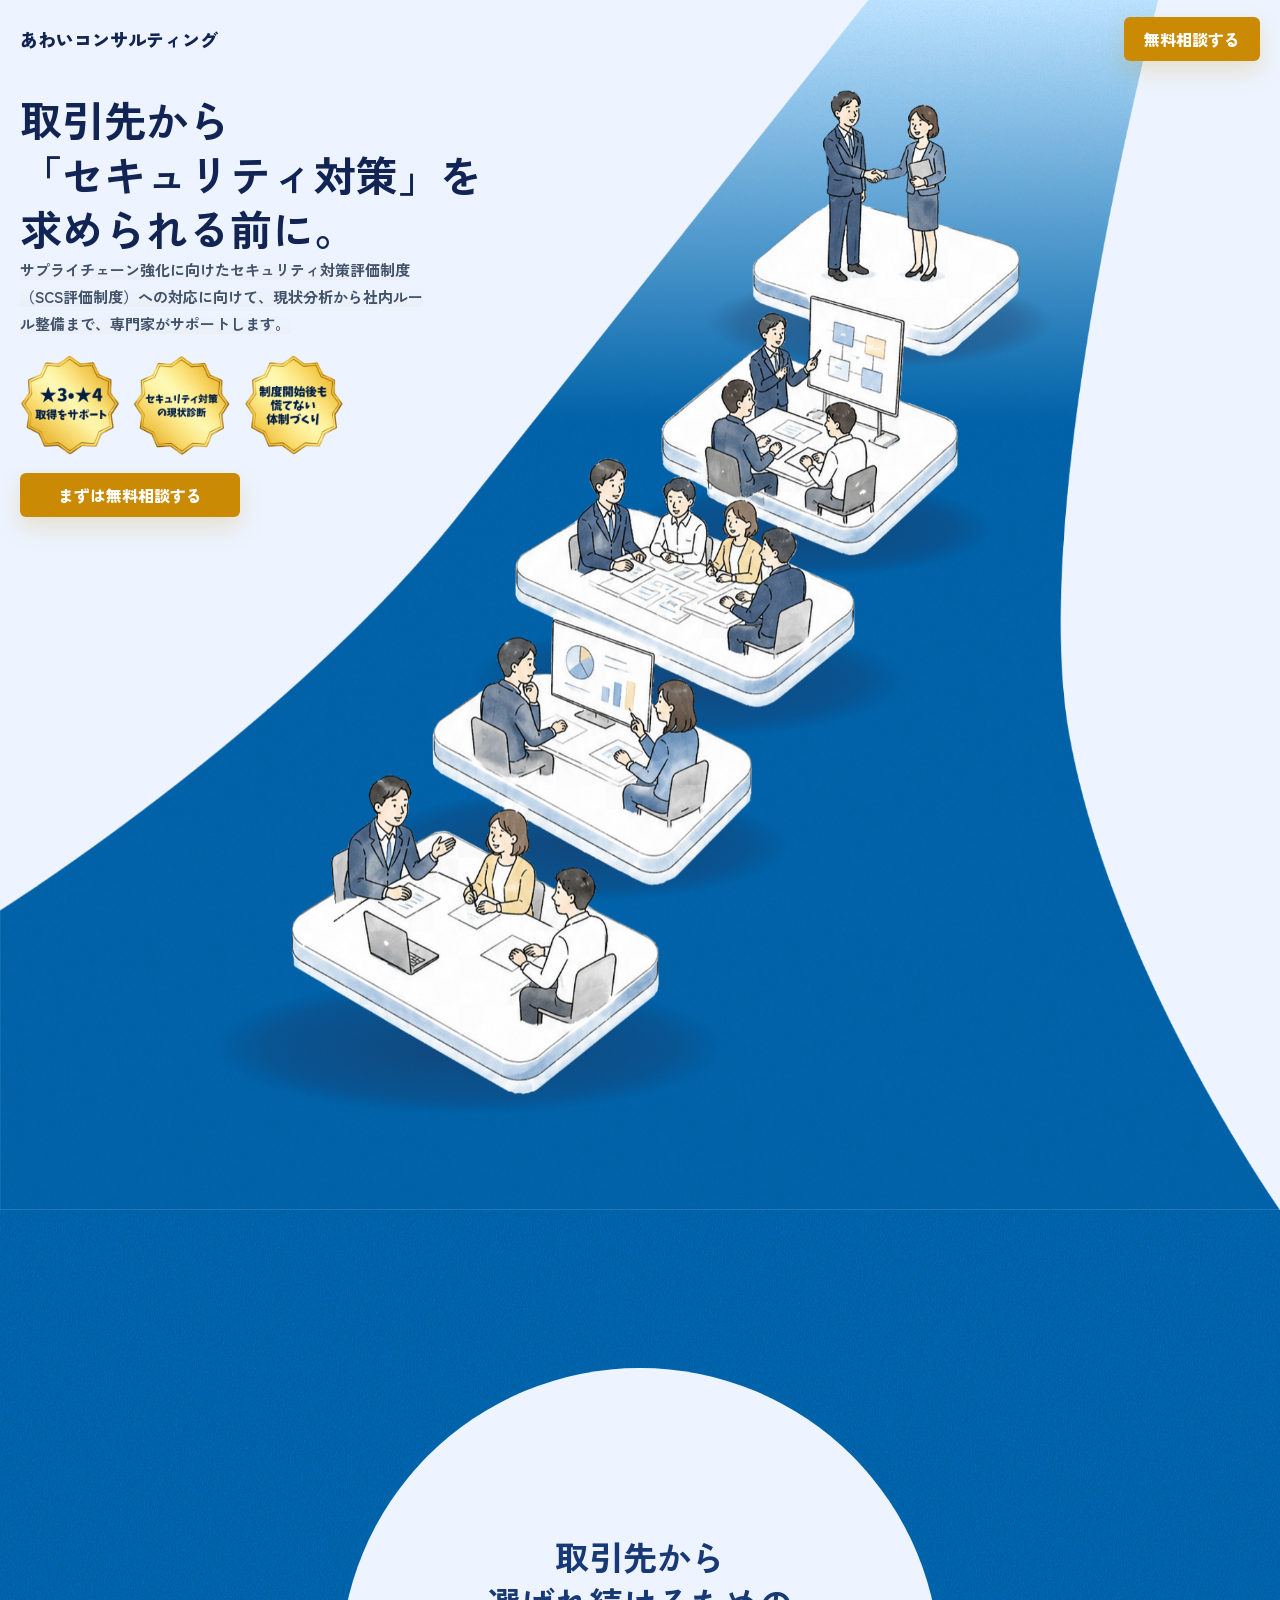
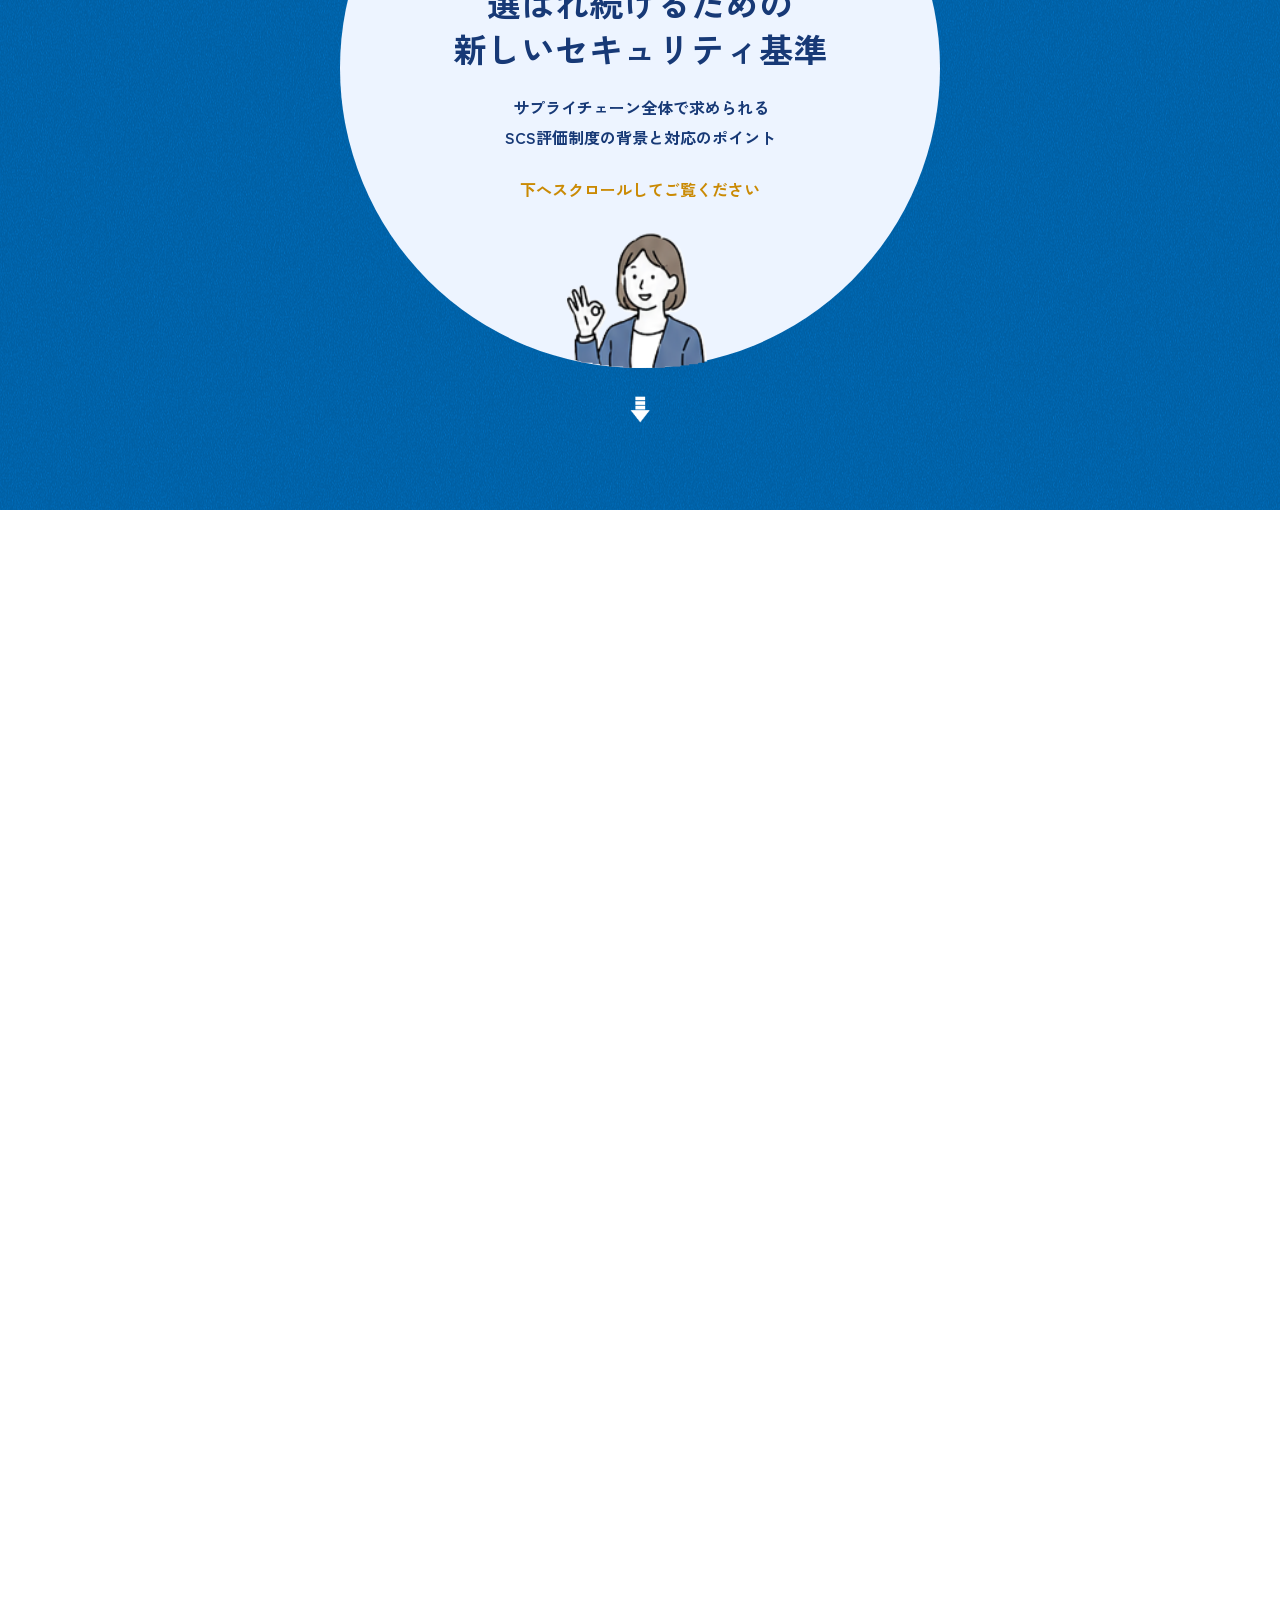
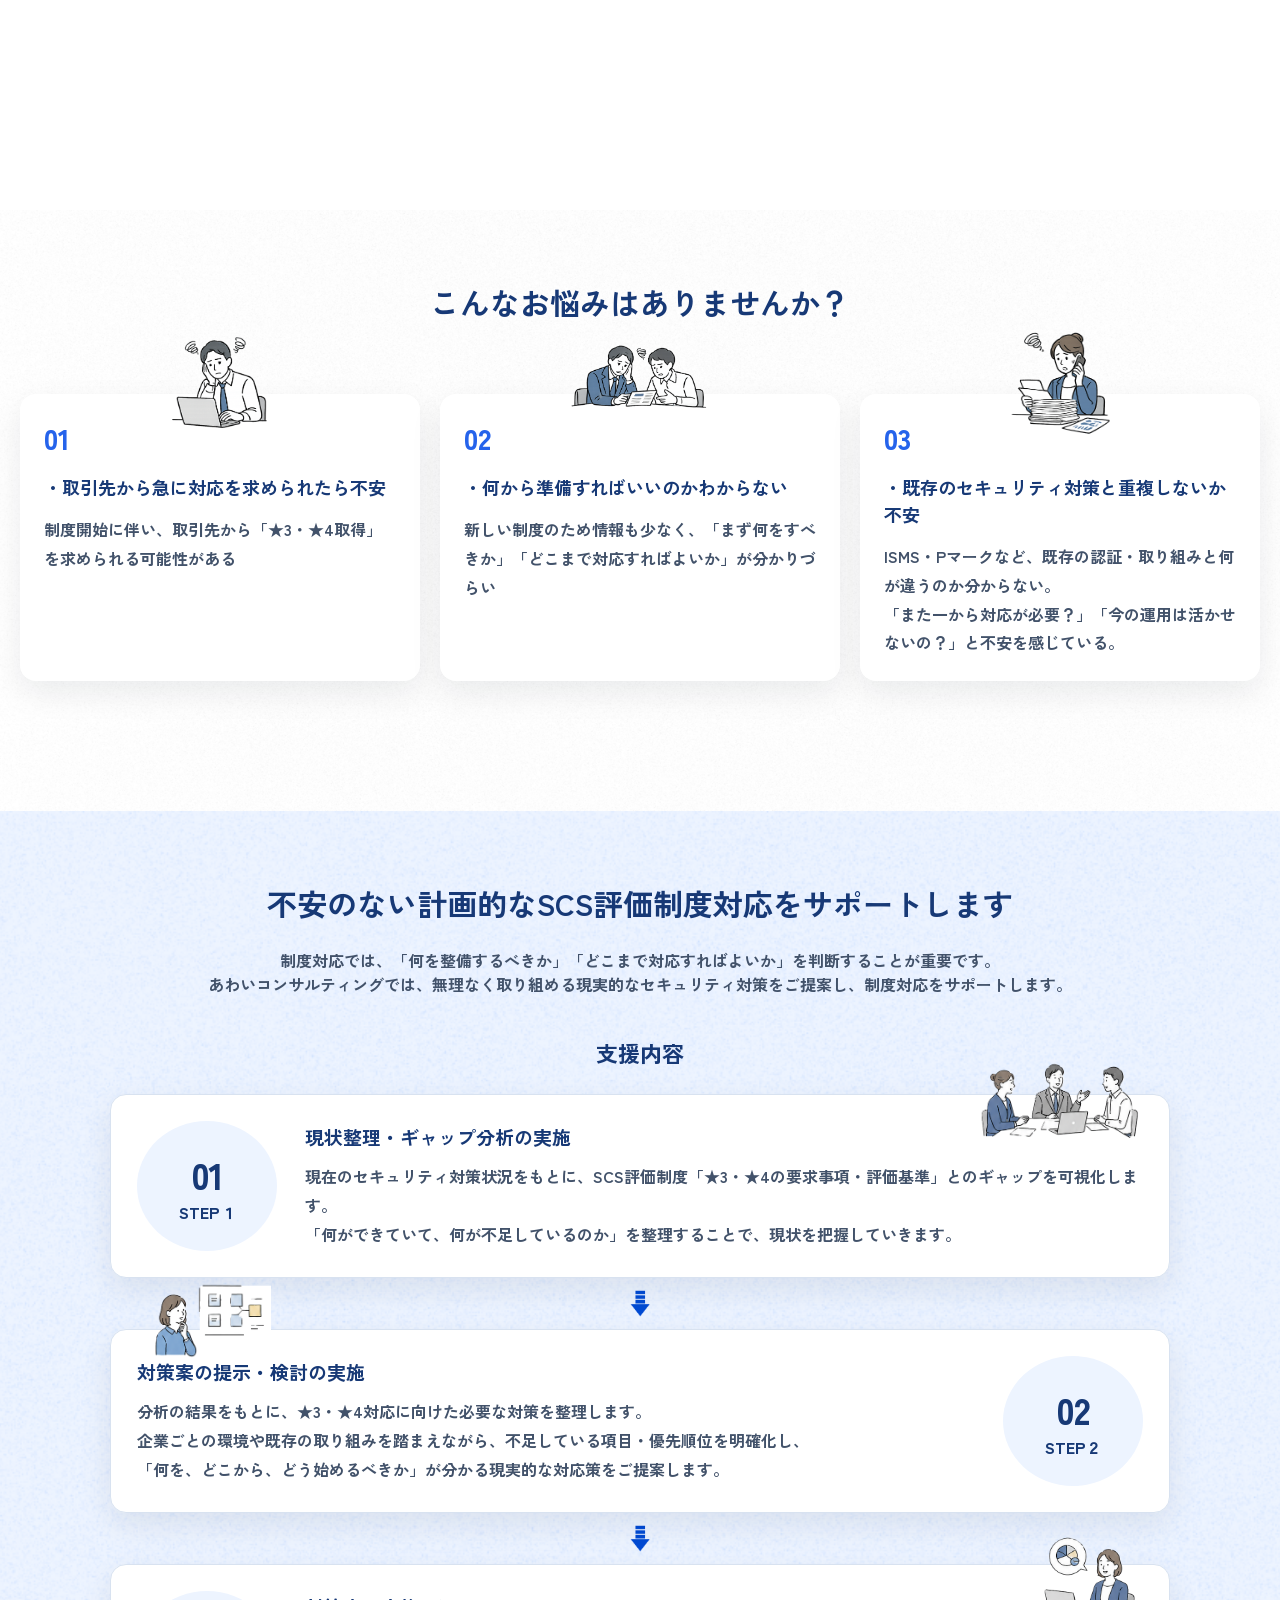
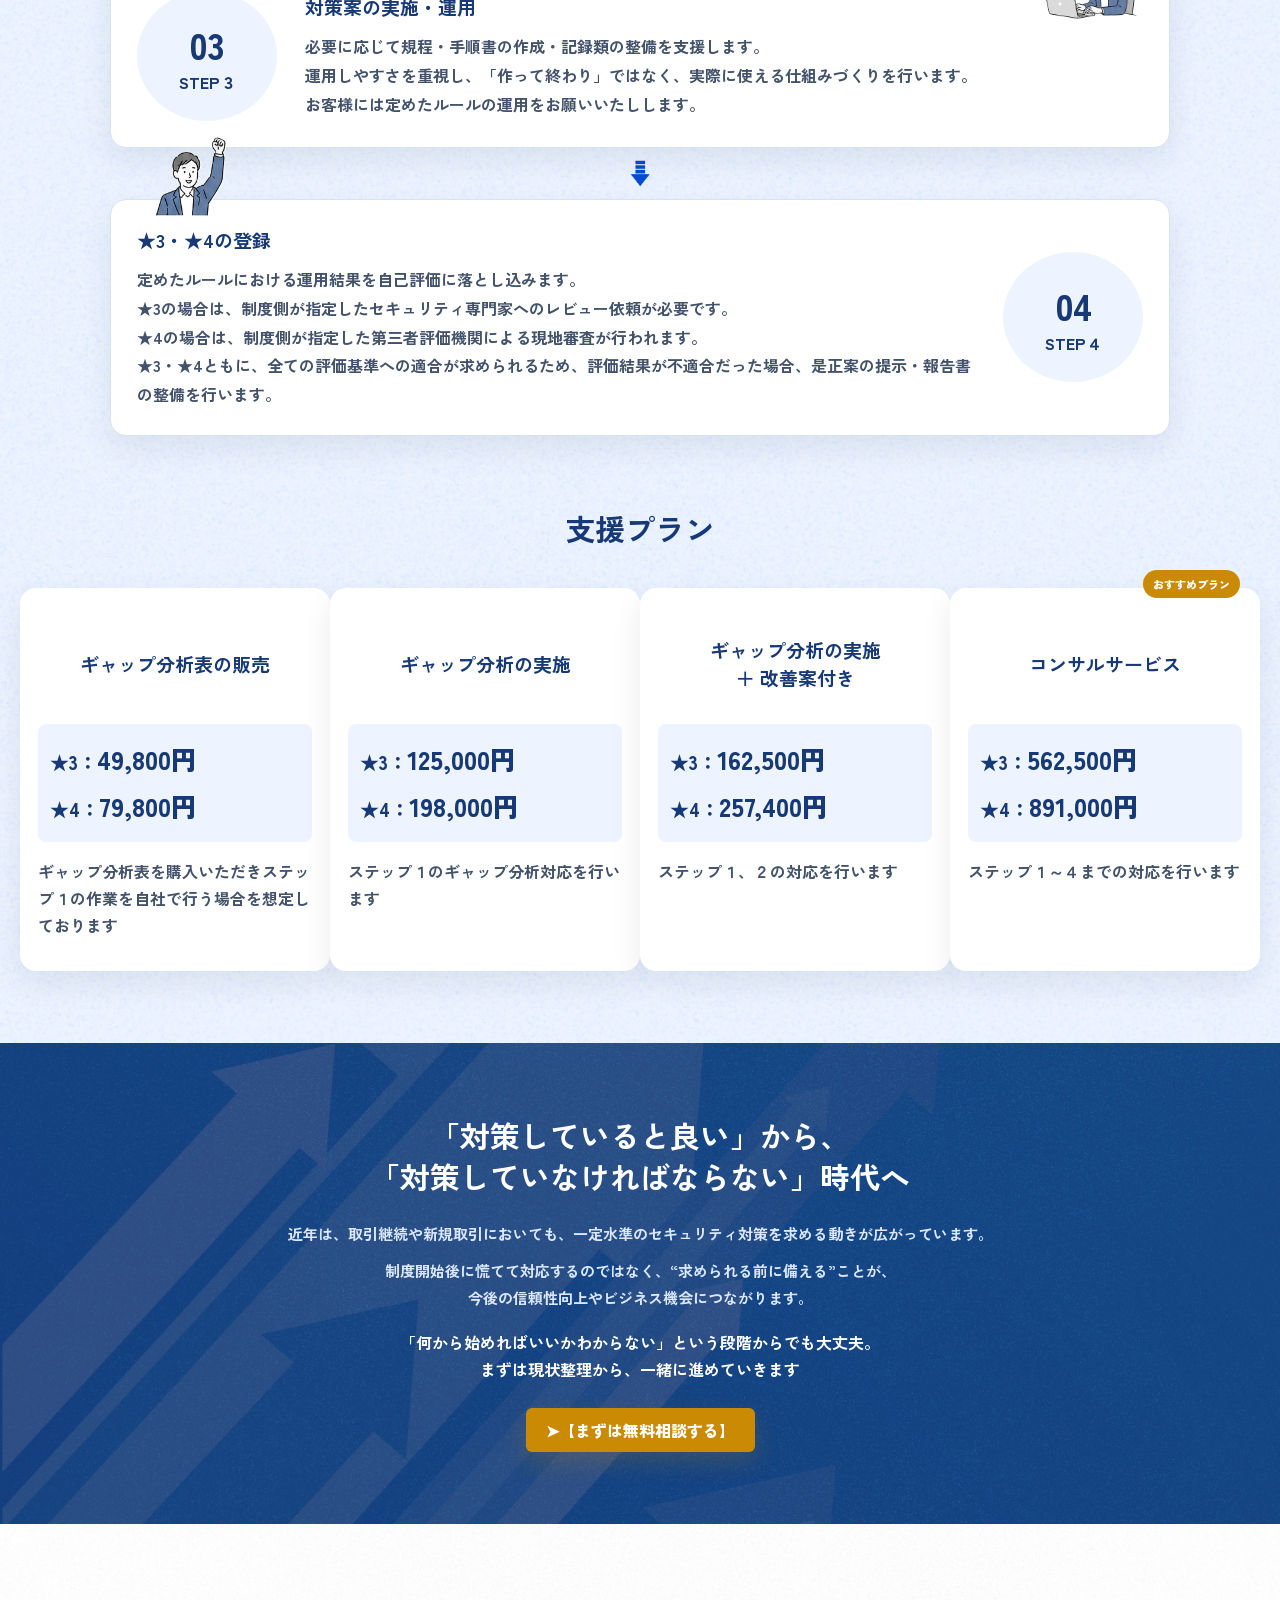
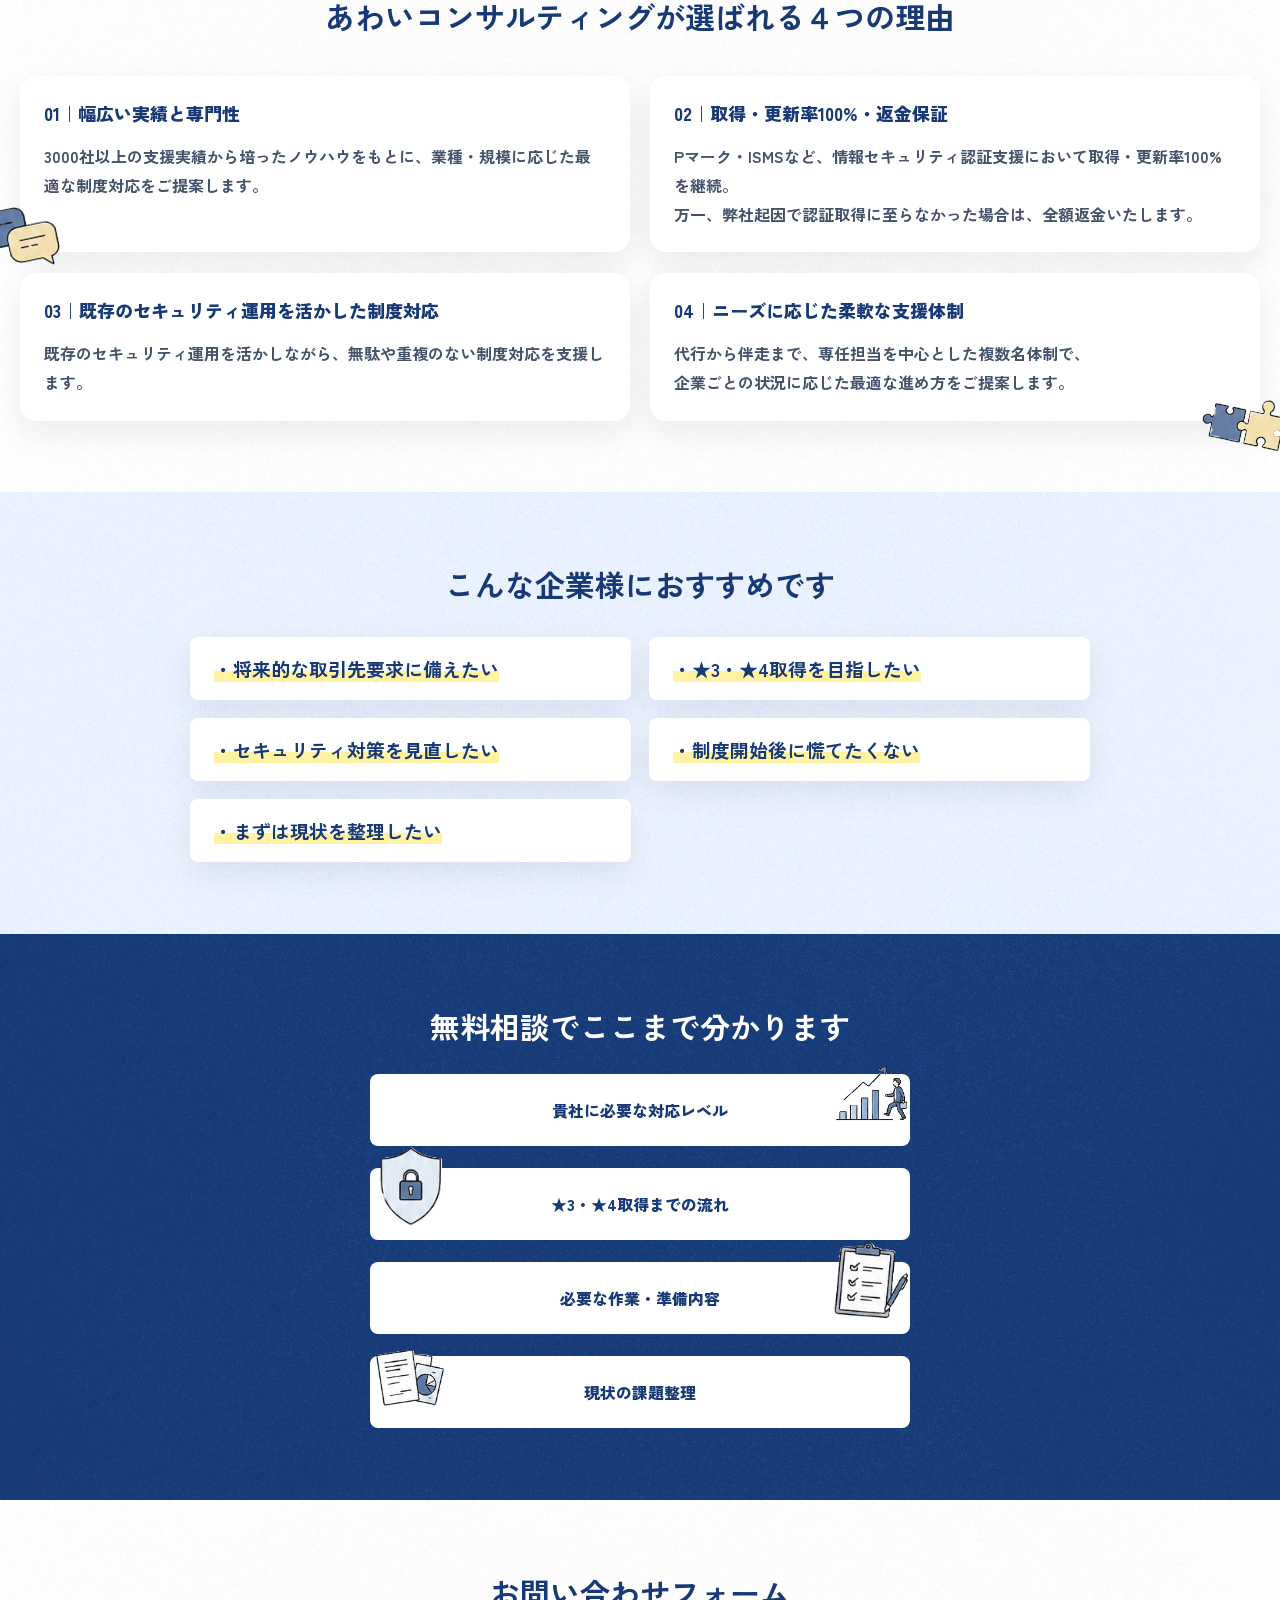
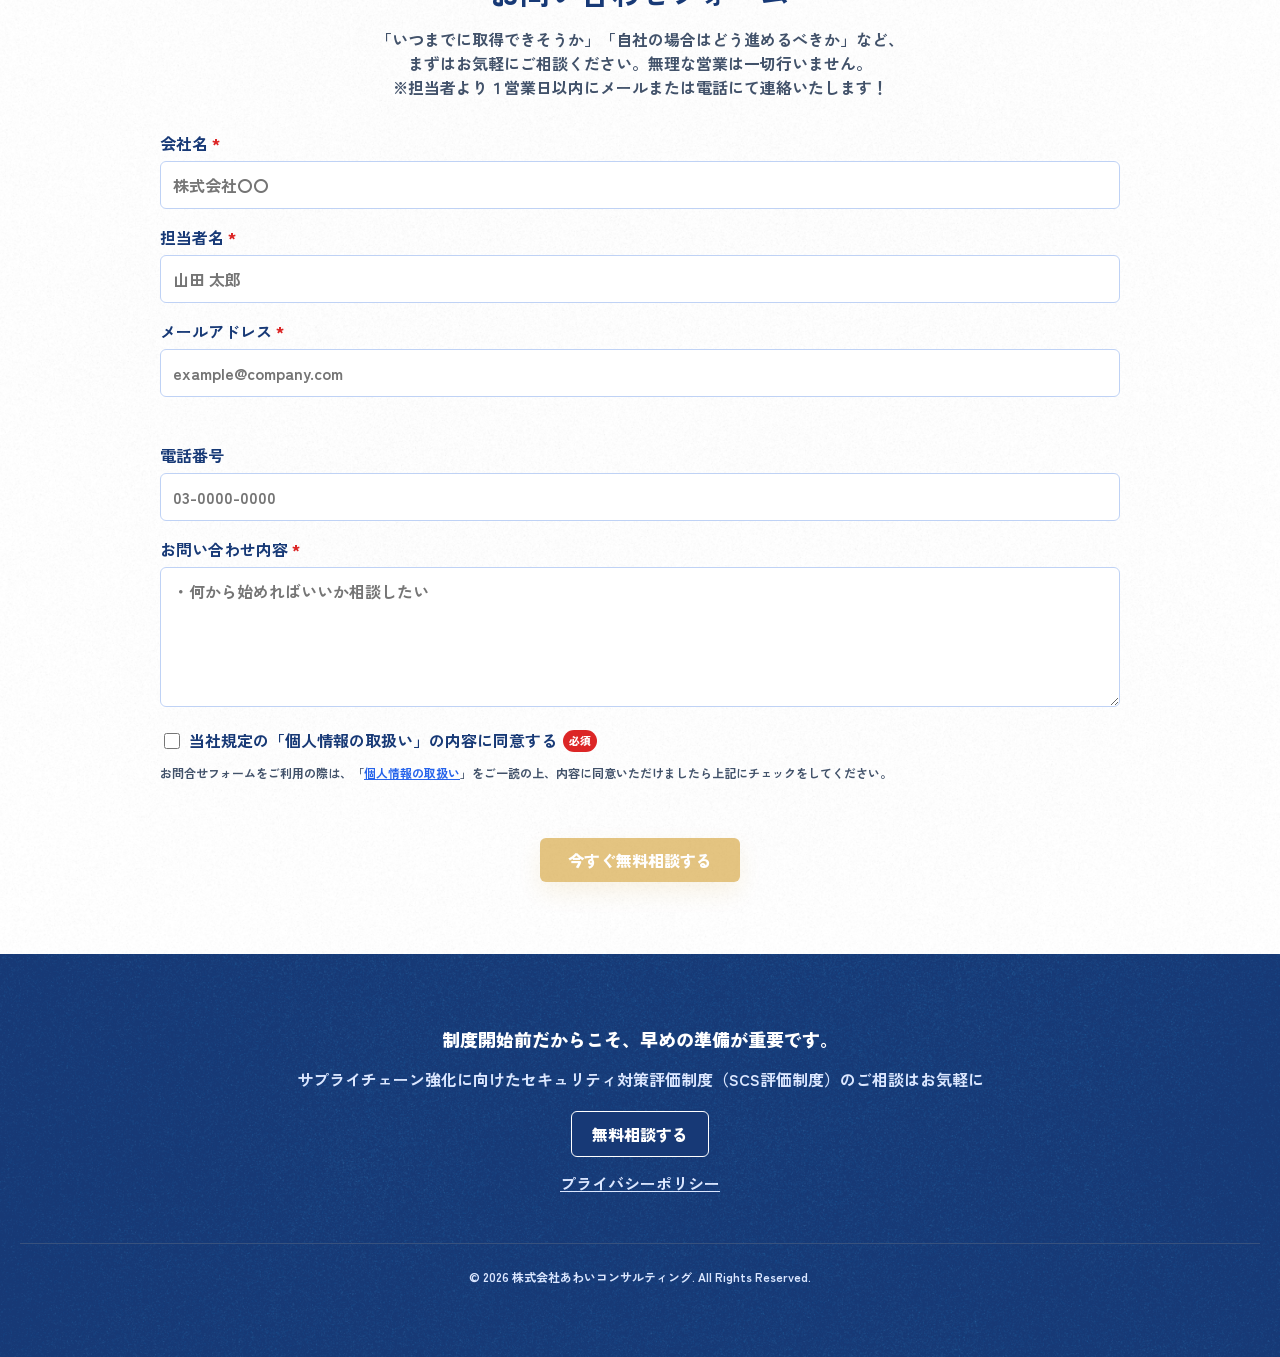
==== commit d869f2cc: "お問い合わせフォーム送信機能と表示アニメーション不具合を修正" ====
--- a/index.html
+++ b/index.html
@@ -7,6 +7,7 @@
     <title class="document__title--1">SCS評価制度対応支援 | サプライチェーン強化に向けたセキュリティ対策評価制度</title>
     <link class="document__preconnect--1" rel="preconnect" href="https://fonts.googleapis.com">
     <link class="document__preconnect--2" rel="preconnect" href="https://fonts.gstatic.com" crossorigin>
+    <link rel="icon" type="image/svg+xml" href="./img/awai-favicon.svg" />
     <link class="document__font--1"
         href="https://fonts.googleapis.com/css2?family=Zen+Kaku+Gothic+New:wght@300;400;500;700;900&amp;display=swap"
         rel="stylesheet">
@@ -156,7 +157,8 @@
                         <h2 class="security-action__heading">
                             SECURITY ACTIONとSCS評価制度の関係</h2>
                         <p class="security-action__lead">
-                            企業のセキュリティ対策レベルは、<br class="security-action__line-break--sp">★（星）で評価されます。<br class="security-action__line-break--1">SCS評価制度は、SECURITY
+                            企業のセキュリティ対策レベルは、<br class="security-action__line-break--sp">★（星）で評価されます。<br
+                                class="security-action__line-break--1">SCS評価制度は、SECURITY
                             ACTION（★1・★2）に続く位置づけとして、<br class="security-action__line-break--2">★3からスタートする制度となっています。</p>
                         <div class="security-action__diagram">
                             <img class="security-action__image" src="img/security-action-diagram.png"
@@ -467,7 +469,7 @@
             </div>
         </section>
 
-        <section class="contact">
+        <section class="contact" id="contact-form">
             <div class="contact__inner">
                 <div class="contact__heading-wrap">
                     <h2 class="contact__heading">
@@ -479,13 +481,20 @@
                             class="contact__line-break--sp">無理な営業は一切行いません。<br
                             class="contact__line-break--2">※担当者より１営業日以内にメールまたは電話にて連絡いたします！</p>
                 </div>
-                <form class="contact__form--1">
+                <form class="contact__form--1" id="contactForm" action="contact.php" method="POST" novalidate>
+                    <input type="hidden" name="return_to" value="index.html#contact-form">
+                    <div class="contact__honeypot" aria-hidden="true">
+                        <label>
+                            Website
+                            <input type="text" name="website" tabindex="-1" autocomplete="off">
+                        </label>
+                    </div>
                     <div class="contact__field--company">
                         <div class="contact__label-wrap--company">
                             <label class="contact__label--company" for="company">
                                 会社名 <span class="contact__required-mark">*</span></label>
                         </div>
-                        <input class="contact__input--company" id="company" name="company" type="text"
+                        <input class="contact__input--company" id="company" name="company_name" type="text"
                             placeholder="株式会社〇〇" required>
                     </div>
                     <div class="contact__field--name">
@@ -493,7 +502,7 @@
                             <label class="contact__label--name" for="name">
                                 担当者名 <span class="contact__required-mark">*</span></label>
                         </div>
-                        <input class="contact__input--name" id="name" name="name" type="text" placeholder="山田 太郎"
+                        <input class="contact__input--name" id="name" name="person_name" type="text" placeholder="山田 太郎"
                             required>
                     </div>
                     <div class="contact__field--email">
@@ -502,15 +511,16 @@
                                 メールアドレス <span class="contact__required-mark">*</span></label>
                         </div>
                         <input class="contact__input--email" id="email" name="email" type="email"
-                            placeholder="example@company.com" required>
+                            placeholder="example@company.com" required aria-describedby="contactEmailError">
+                        <p class="contact__field-error" id="contactEmailError" role="alert"></p>
                     </div>
                     <div class="contact__field--phone">
                         <div class="contact__label-wrap--phone">
                             <label class="contact__label--phone" for="phone">
-                                電話番号 <span class="contact__required-mark">*</span></label>
+                                電話番号</label>
                         </div>
                         <input class="contact__input--phone" id="phone" name="phone" type="tel"
-                            placeholder="03-0000-0000" required>
+                            placeholder="03-0000-0000">
                     </div>
                     <div class="contact__field--message">
                         <div class="contact__label-wrap--message">
@@ -522,7 +532,7 @@
                     </div>
                     <div class="contact__field--privacy">
                         <label class="contact__privacy-label" for="privacy-agreement">
-                            <input class="contact__privacy-checkbox" id="privacy-agreement" name="privacy-agreement"
+                            <input class="contact__privacy-checkbox" id="privacy-agreement" name="privacy_consent"
                                 type="checkbox" required>
                             <span class="contact__privacy-text">当社規定の「個人情報の取扱い」の内容に同意する</span>
                             <span class="contact__required-label">必須</span>
@@ -532,7 +542,8 @@
                                 href="https://awai-consulting.co.jp/privacy-handling">個人情報の取扱い</a>」をご一読の上、内容に同意いただけましたら上記にチェックをしてください。
                         </p>
                     </div>
-                    <button class="contact__button">
+                    <p class="contact__feedback" id="contactFeedback" aria-live="polite"></p>
+                    <button class="contact__button" type="submit" disabled>
                         <span class="contact__submit-label">
                             今すぐ無料相談する</span>
                     </button>
@@ -571,4 +582,4 @@
     <script class="site-header__behavior" src="./js/script.js"></script>
 </body>
 
-</html>
+</html>
--- a/style.css
+++ b/style.css
@@ -474,7 +474,7 @@
 
 .story-cover__heading {
   color: var(--color-primary);
-  font-size: clamp(34px, calc(48 / 1920 * 100vw), 48px);
+  font-size: clamp(34px, calc(42 / 1920 * 100vw), 42px);
 }
 
 .story-cover__lead {
@@ -589,7 +589,7 @@
   align-items: center;
   gap: var(--space-36);
   width: min(100%, var(--content-width));
-  margin: var(--space-28) auto 0;
+  margin: var(--space-16) auto 0;
 }
 
 .supply-chain-risk__introduction {
@@ -645,7 +645,7 @@
 }
 
 .supply-chain-risk__impact-box {
-  margin-top: var(--space-28);
+  margin-top: var(--space-16);
   padding: clamp(18px, calc(22 / 1920 * 100vw), 22px);
   border: 1px solid #d8e2f0;
   border-radius: 8px;
@@ -680,7 +680,7 @@
 }
 
 .supply-chain-risk__conclusion {
-  margin-top: var(--space-28);
+  margin-top: var(--space-16);
   color: var(--color-white);
   font-size: clamp(18px, calc(20 / 1920 * 100vw), 20px);
   font-weight: 700;
@@ -1398,6 +1398,14 @@
   margin-top: clamp(32px, calc(44 / 1920 * 100vw), 44px);
 }
 
+.contact__honeypot {
+  position: absolute;
+  left: -9999px;
+  width: 1px;
+  height: 1px;
+  overflow: hidden;
+}
+
 .contact__field--company,
 .contact__field--name,
 .contact__field--email,
@@ -1479,10 +1487,35 @@
   font-weight: 700;
 }
 
+.contact__field-error,
+.contact__feedback {
+  min-height: 1.6em;
+  margin-top: 8px;
+  font-size: 14px;
+  line-height: 1.6;
+}
+
+.contact__field-error,
+.contact__feedback--error {
+  color: #dc2626;
+}
+
+.contact__feedback--success {
+  color: var(--color-primary);
+  font-weight: 700;
+  text-align: center;
+}
+
 .contact__button {
   display: flex;
   min-width: clamp(200px, calc(240 / 1920 * 100vw), 240px);
   margin: var(--space-32) auto 0;
+}
+
+.contact__button:disabled {
+  opacity: 0.5;
+  cursor: not-allowed;
+  pointer-events: none;
 }
 
 /* Footer */
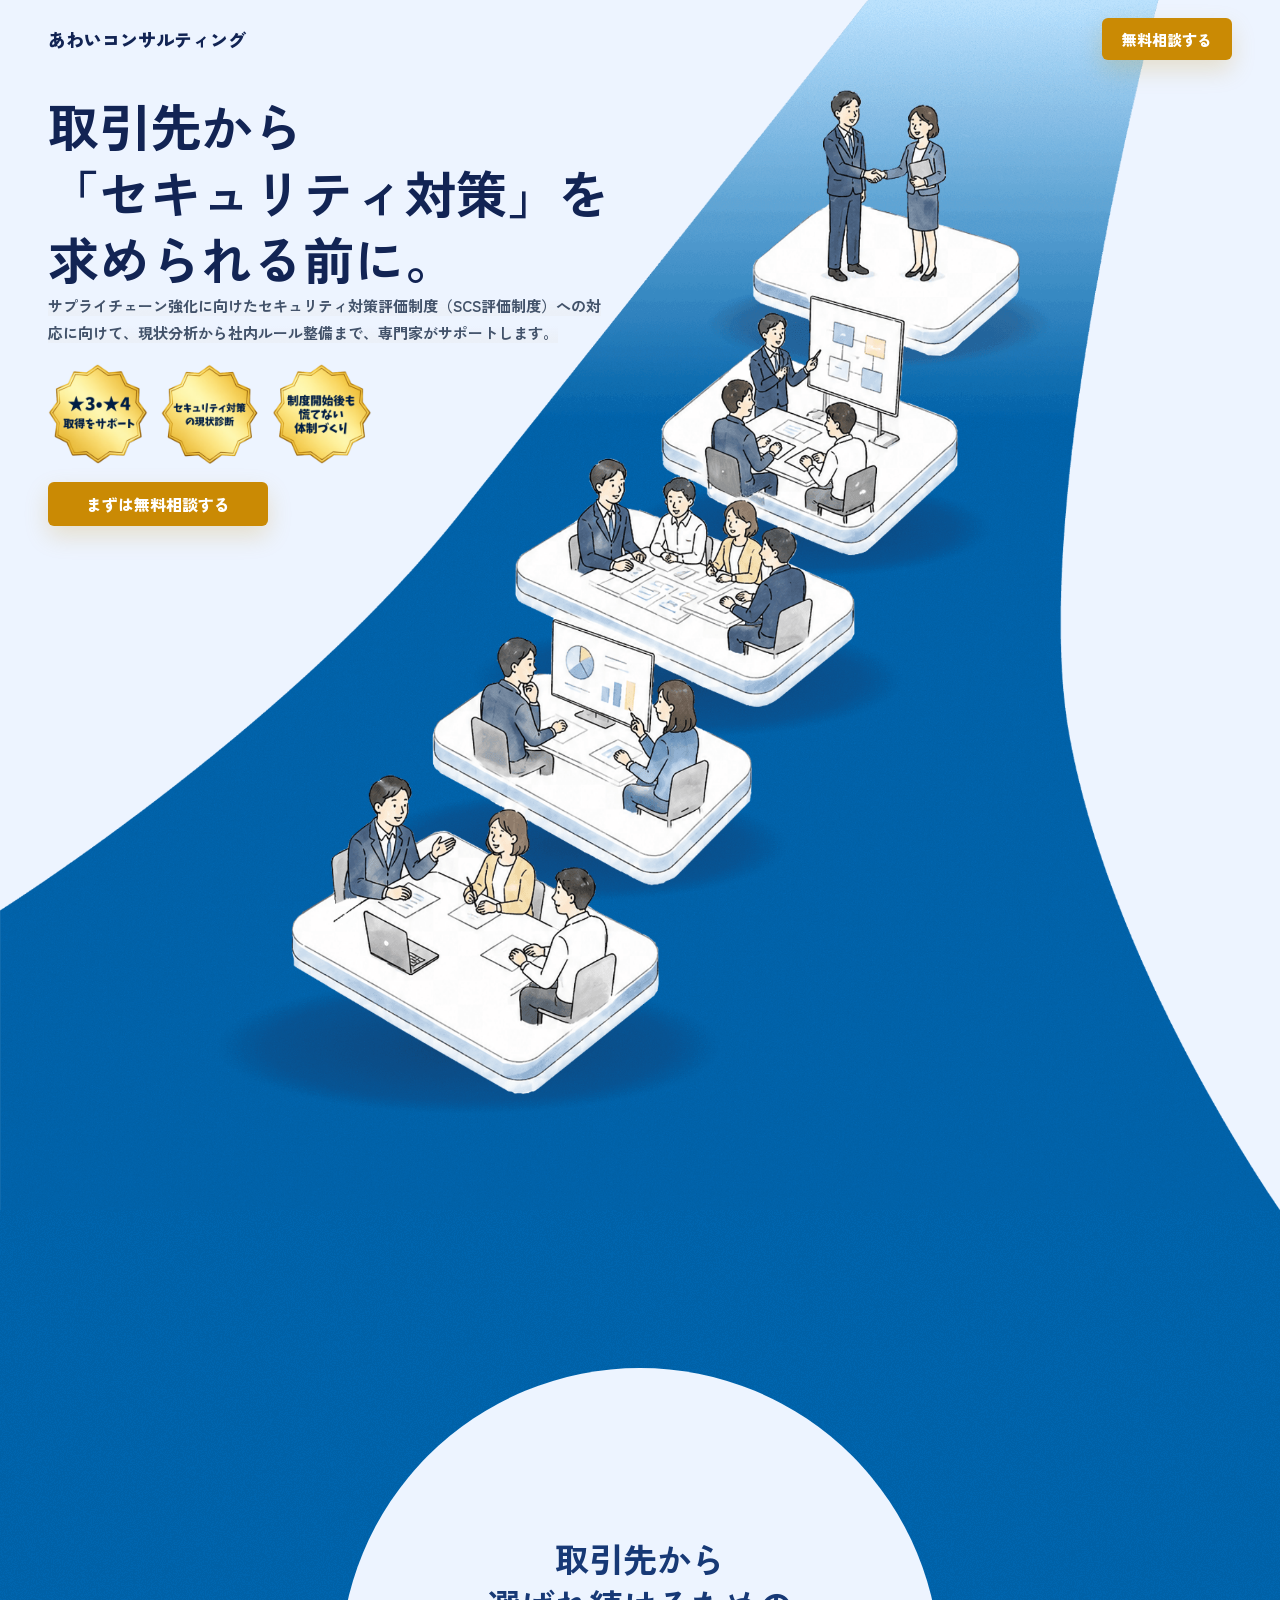
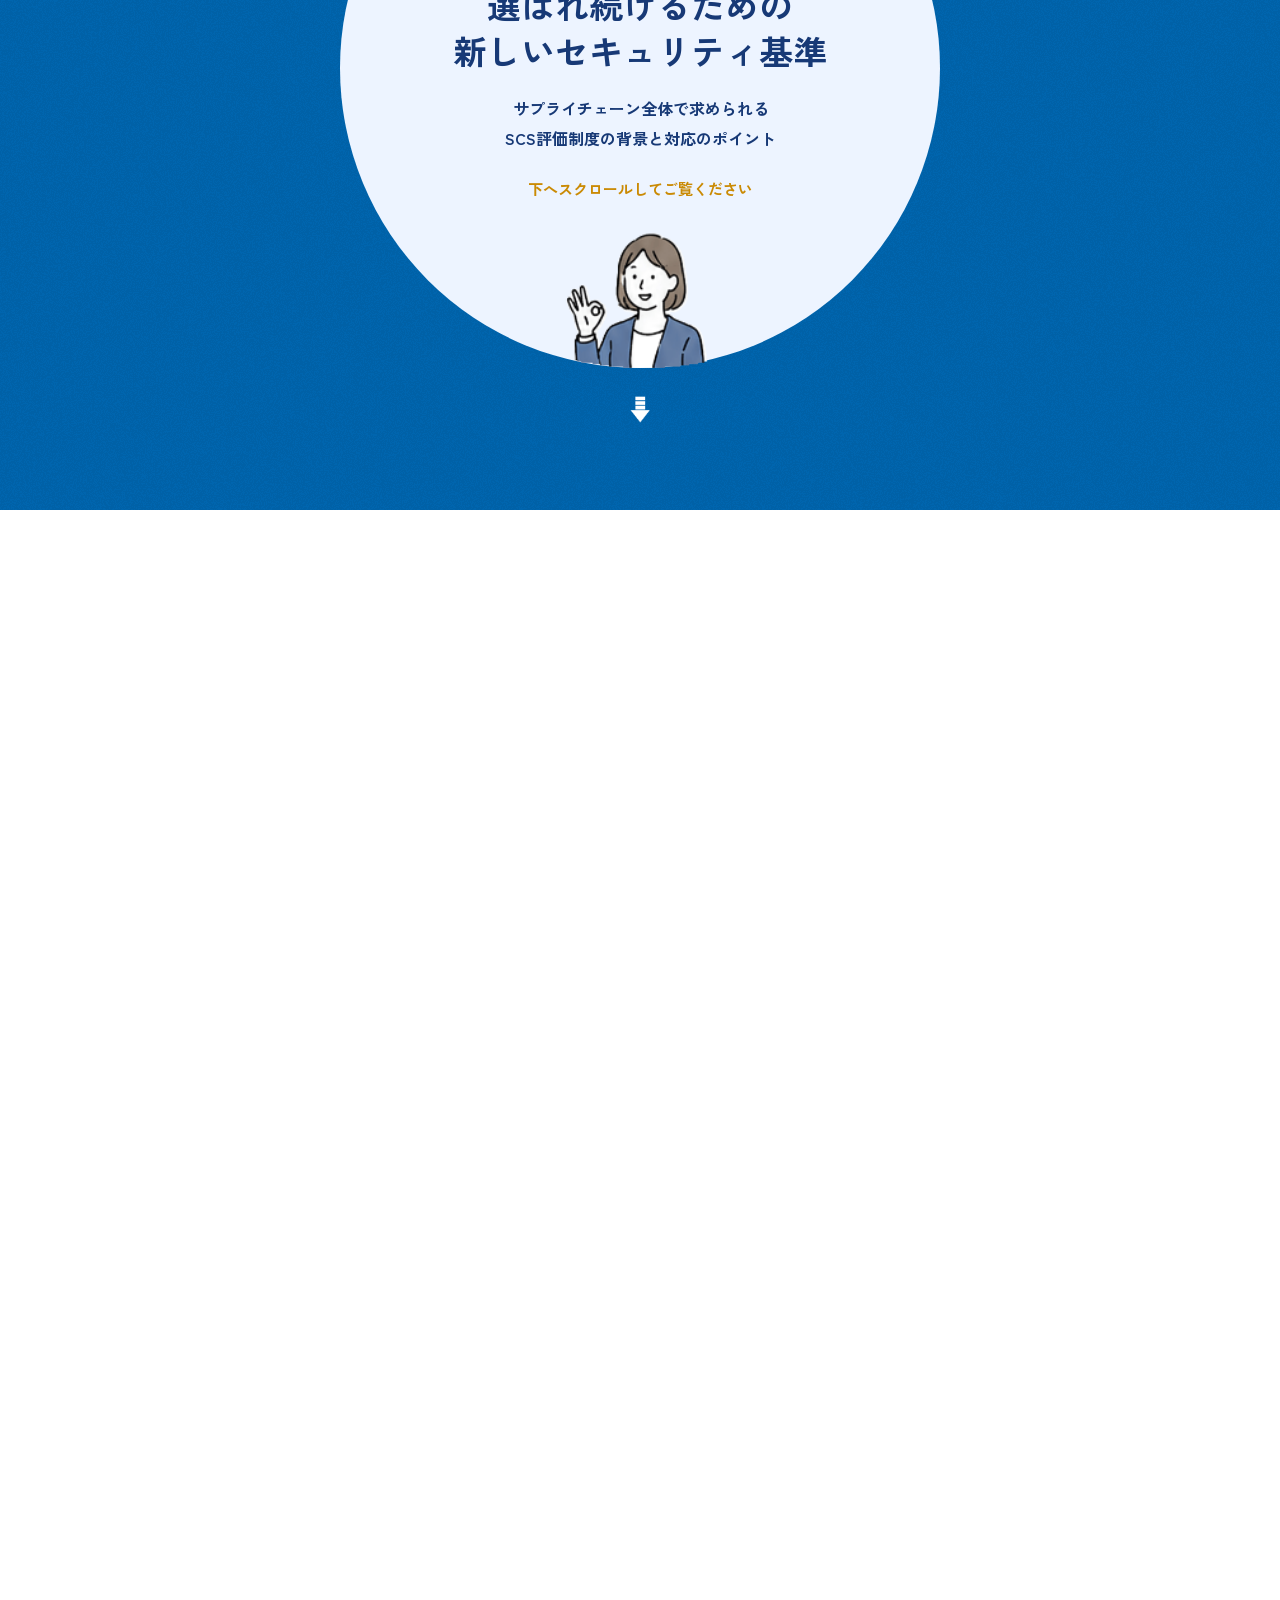
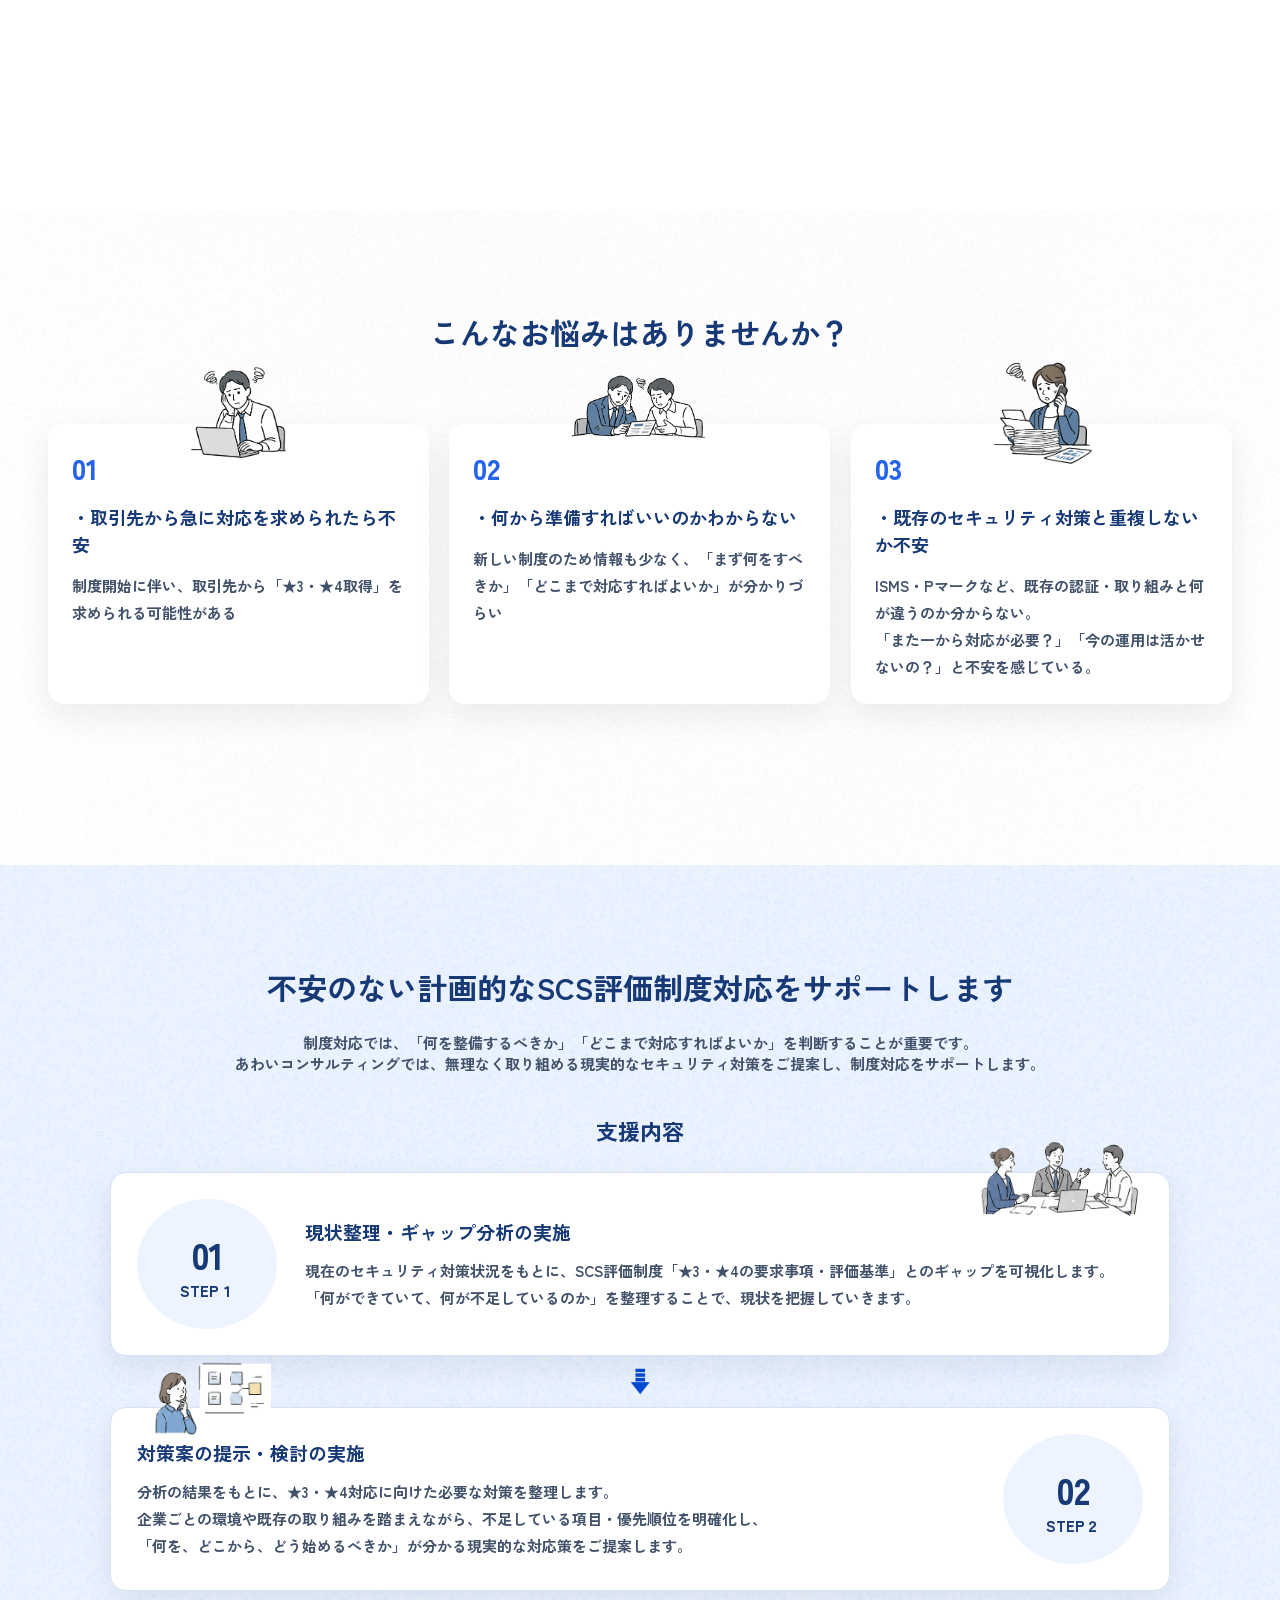
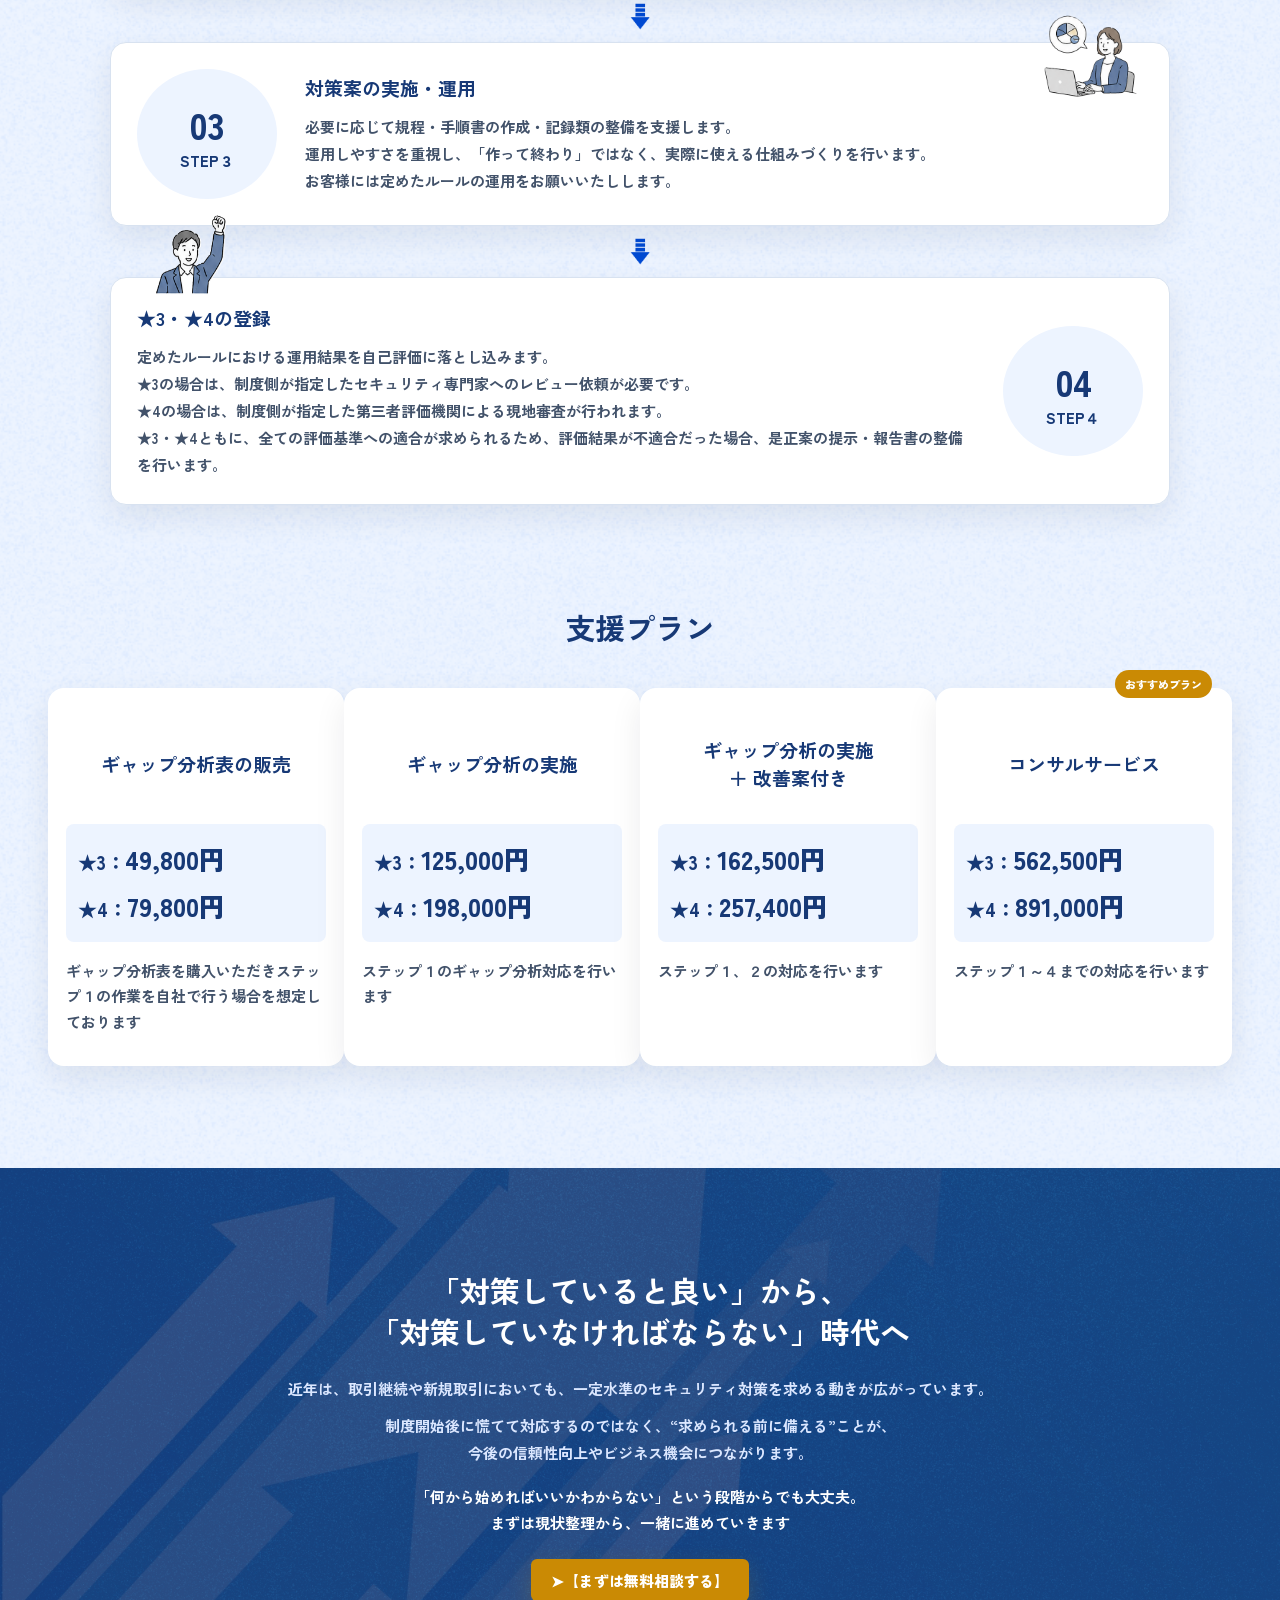
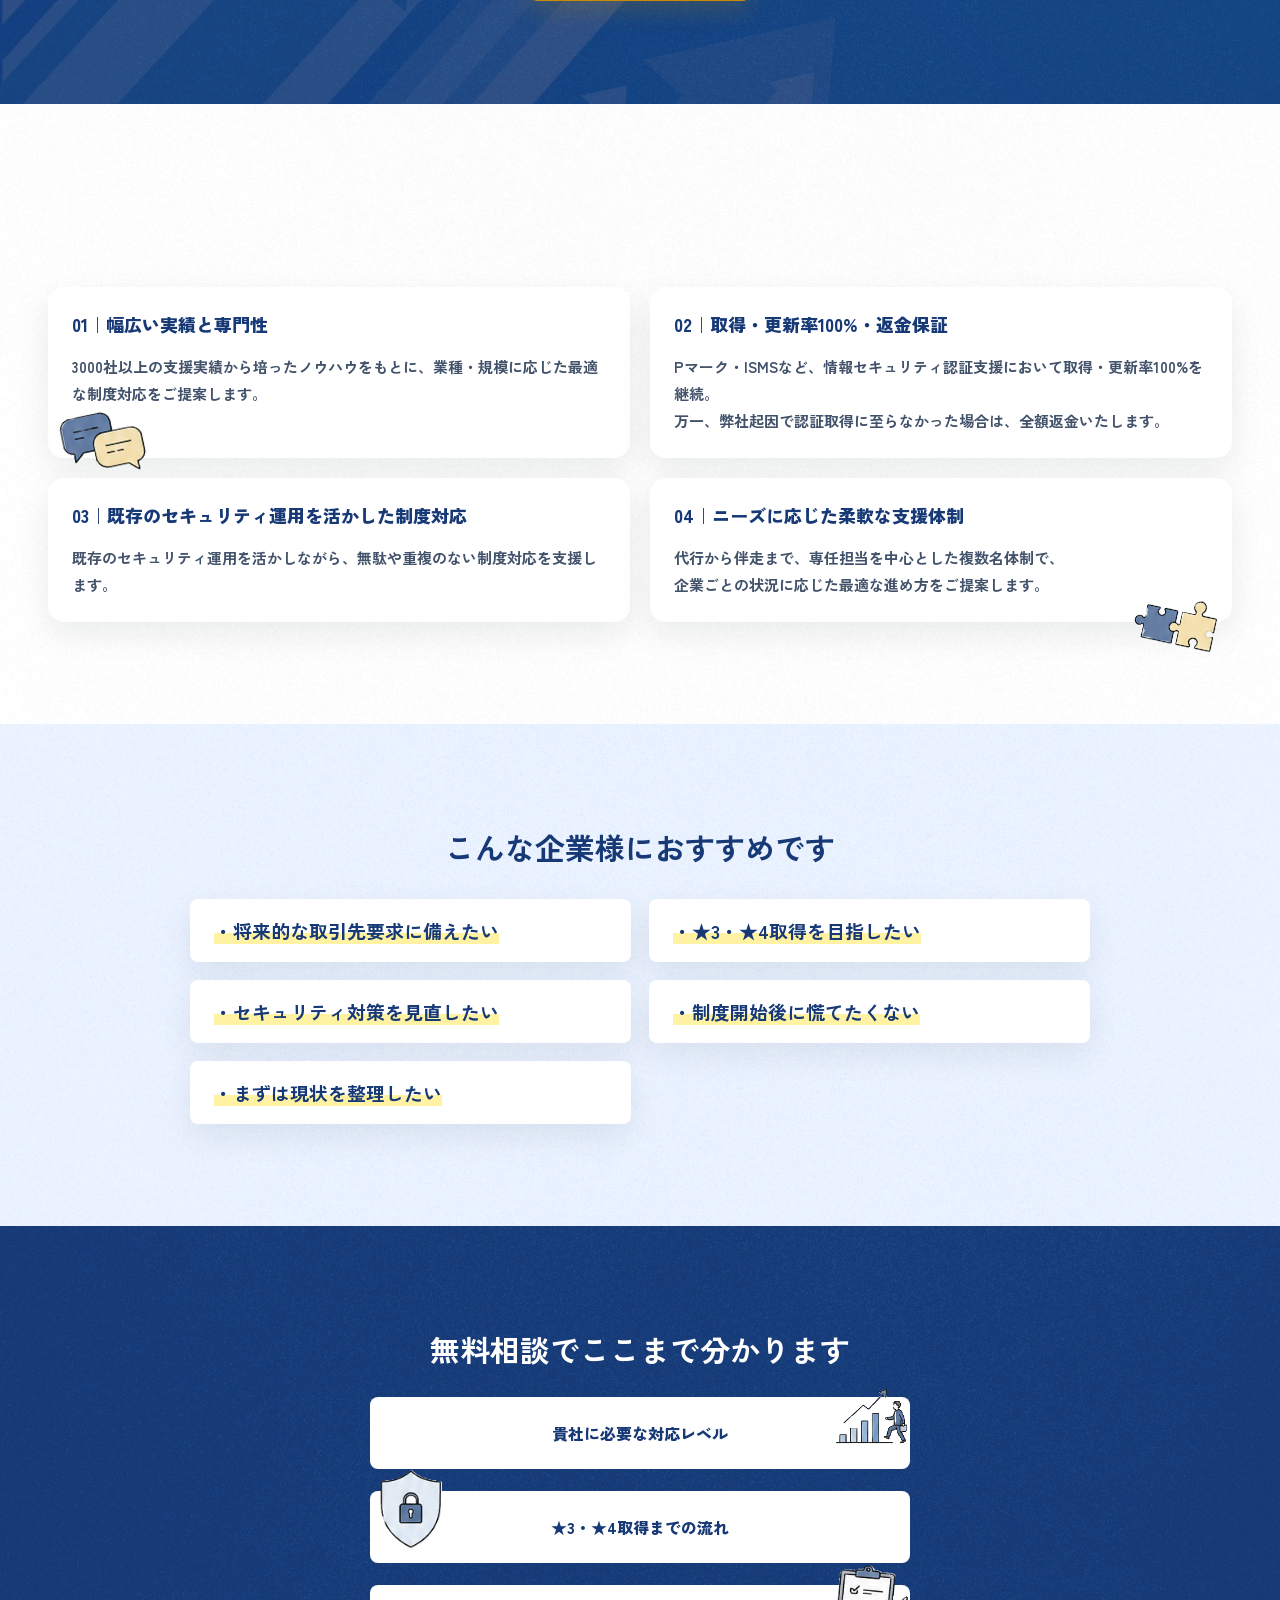
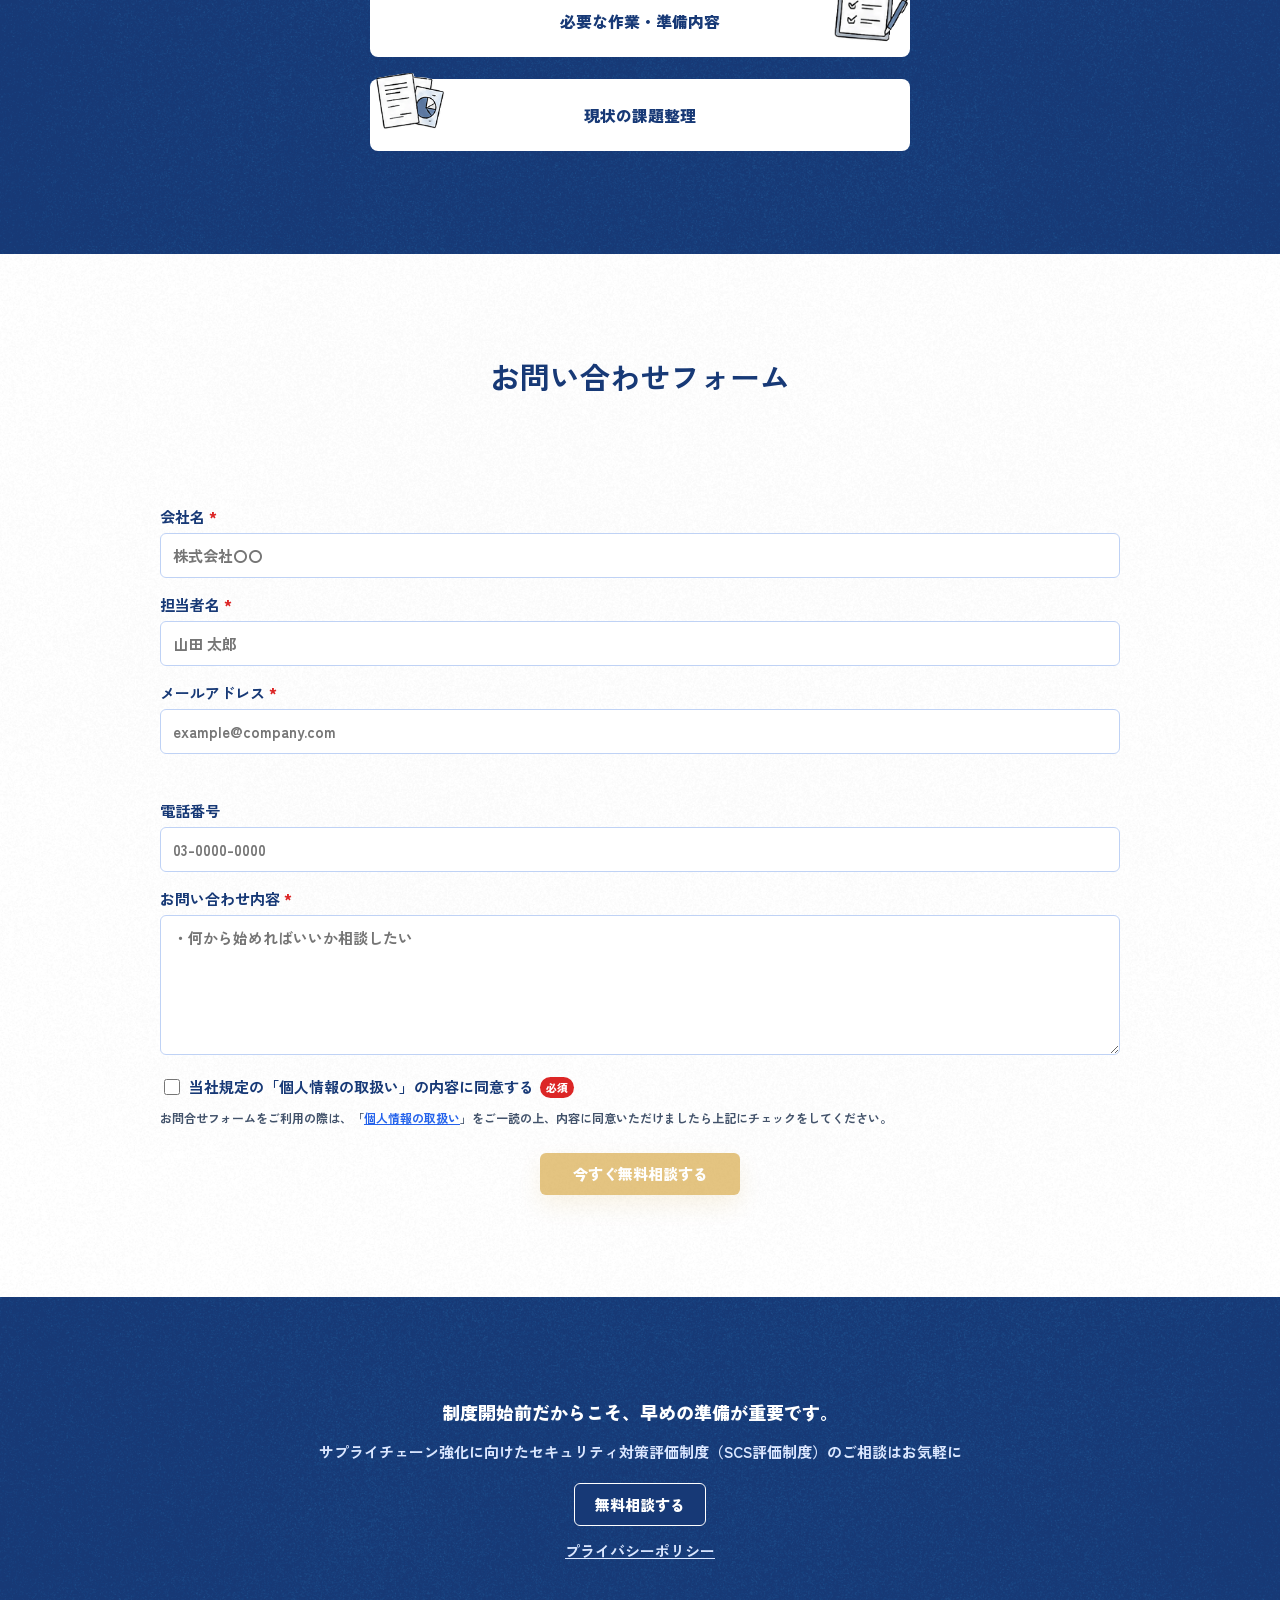
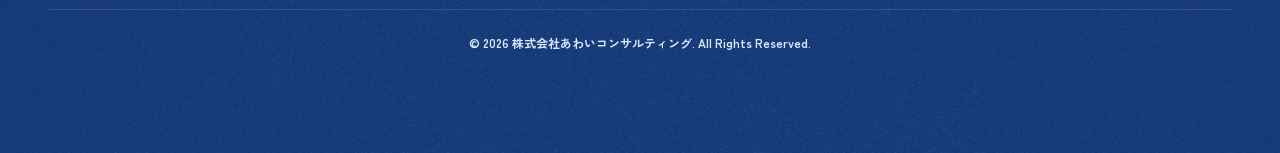
==== commit 18a417c4: "画像圧縮でサイト軽量化" ====
--- a/index.html
+++ b/index.html
@@ -31,7 +31,6 @@
             </div>
         </header>
         <section class="hero">
-            <img class="hero__background-image" src="./img/hero-background.png">
             <div class="hero__content">
                 <div class="hero__title-wrap">
                     <h1 class="hero__title">
@@ -209,6 +208,7 @@
                 </section>
             </div>
         </section>
+        
         <section class="concerns">
             <div class="concerns__inner">
                 <h2 class="concerns__heading">
@@ -542,7 +542,7 @@
                                 href="https://awai-consulting.co.jp/privacy-handling">個人情報の取扱い</a>」をご一読の上、内容に同意いただけましたら上記にチェックをしてください。
                         </p>
                     </div>
-                    <p class="contact__feedback" id="contactFeedback" aria-live="polite"></p>
+                    <p class="contact__feedback" id="contactFeedback" role="status" aria-live="polite"></p>
                     <button class="contact__button" type="submit" disabled>
                         <span class="contact__submit-label">
                             今すぐ無料相談する</span>
@@ -582,4 +582,4 @@
     <script class="site-header__behavior" src="./js/script.js"></script>
 </body>
 
-</html>+</html>
--- a/style.css
+++ b/style.css
@@ -8,15 +8,22 @@
   --color-white: #ffffff;
   --color-cta: #ca8a04;
   --content-width: 1240px;
+  --content-padding-pc: 48px;
+  --content-padding-sp: 20px;
+  --font-body: clamp(15px, 1vw, 18px);
+  --font-title-lg: clamp(36px, 4vw, 64px);
+  --font-title-md: clamp(28px, 3vw, 44px);
+  --font-title-sm: clamp(22px, 2vw, 32px);
+  --space-section: clamp(72px, 8vw, 140px);
+  --space-block: clamp(32px, 5vw, 80px);
+  --hero-bg-ratio: calc(1734 / 1835);
+  --story-bg-width: 90%;
+  --story-bg-inner-padding: clamp(32px, 4vw, 72px);
   --narrow-width: 960px;
   --hero-lead-width: 682px;
-  --supply-chain-risk-width: 1260px;
-  --supply-chain-risk-side-padding: var(--side-padding);
-  --scs-overview-side-padding: var(--side-padding);
-  --security-action-side-padding: var(--side-padding);
-  --preparation-side-padding: var(--side-padding);
-  --side-padding: clamp(18px, calc(24 / 1920 * 100vw), 24px);
-  --section-padding: clamp(72px, calc(96 / 1920 * 100vw), 96px);
+  --supply-chain-risk-width: var(--content-width);
+  --side-padding: var(--content-padding-pc);
+  --section-padding: var(--space-section);
   --header-height: 78px;
   --story-panel-count: 5;
   --story-idle-scroll-count-per-panel: 1;
@@ -50,6 +57,7 @@
   min-width: 320px;
   margin: 0;
   font-family: "Zen Kaku Gothic New", sans-serif;
+  font-size: var(--font-body);
   font-weight: bold;
   color: var(--color-text);
   overflow-x: clip;
@@ -64,7 +72,10 @@
   margin: 0;
 }
 
-img {
+img,
+svg,
+video,
+canvas {
   display: block;
   max-width: 100%;
   height: auto;
@@ -208,6 +219,8 @@
   background: var(--color-cta);
   color: var(--color-white);
   font-weight: 900;
+  max-width: 100%;
+  text-align: center;
   box-shadow: 0 10px 24px rgba(202, 138, 4, 0.2);
 }
 
@@ -279,29 +292,20 @@
 
 /* Hero */
 .hero {
+  position: relative;
   display: flex;
-  min-height: max(100svh, calc(100vw * 1734 / 1835));
+  height: calc(100vw * var(--hero-bg-ratio));
   padding-top: clamp(92px, calc(130 / 1920 * 100vw), 130px);
-  background: var(--color-light-blue);
+  background-color: var(--color-light-blue);
+  background-image: url("./img/hero-background.png");
+  background-repeat: no-repeat;
+  /* Keep the HERO art fully visible vertically: do not change these two rules. */
+  background-position: center bottom;
+  background-size: auto 100%;
   isolation: isolate;
   overflow: hidden;
 }
 
-.hero__background-image {
-  position: absolute;
-  top: 0;
-  right: 0;
-  left: auto;
-  z-index: -1;
-  width: auto;
-  height: 100%;
-  max-width: none;
-  max-height: 100%;
-  object-fit: contain;
-  object-position: right center;
-}
-
-.hero__background-image,
 .hero__title,
 .hero__lead {
   opacity: 0;
@@ -311,10 +315,6 @@
   will-change: opacity, transform;
 }
 
-.hero__background-image {
-  transform: scale(1.02);
-}
-
 .hero__title,
 .hero__lead {
   transform: translateY(24px);
@@ -326,7 +326,6 @@
       #e9e9e950 80%);
 }
 
-.hero.is-loaded .hero__background-image,
 .hero.is-loaded .hero__title,
 .hero.is-loaded .hero__lead {
   opacity: 1;
@@ -352,7 +351,7 @@
 
 .hero__title {
   color: var(--color-primary-dark);
-  font-size: clamp(42px, calc(62 / 1920 * 100vw), 62px);
+  font-size: var(--font-title-lg);
   font-weight: 700;
   line-height: 1.3;
 }
@@ -404,6 +403,8 @@
   inset: 0;
   width: 100%;
   min-height: 100svh;
+  overflow-y: auto;
+  overflow-x: hidden;
   padding-top: calc(var(--header-height) + var(--space-32));
   padding-bottom: var(--space-48);
   opacity: 0;
@@ -455,7 +456,8 @@
   flex-direction: column;
   align-items: center;
   justify-content: center;
-  width: min(70vw, 600px);
+  width: min(70svw, 600px);
+  min-width: min(100%, 320px);
   aspect-ratio: 1;
   padding: var(--space-64);
   border-radius: 50%;
@@ -528,9 +530,9 @@
   top: var(--header-height);
   left: 50%;
   z-index: 0;
-  width: clamp(80%, 90vw, 90%);
+  width: var(--story-bg-width);
   height: calc(100svh - var(--header-height));
-  border-radius: 30vw;
+  border-radius: 15vw;
   background-position: center;
   background-size: cover;
   background-repeat: no-repeat;
@@ -557,24 +559,24 @@
 }
 
 .supply-chain-risk__inner {
-  width: min(calc(100% - var(--supply-chain-risk-side-padding) * 2),
+  width: min(calc(var(--story-bg-width) - var(--story-bg-inner-padding) - var(--story-bg-inner-padding)),
       var(--supply-chain-risk-width));
   display: flex;
   flex-direction: column;
 }
 
 .scs-overview__inner {
-  width: min(calc(100% - var(--scs-overview-side-padding) * 2),
+  width: min(calc(var(--story-bg-width) - var(--story-bg-inner-padding) - var(--story-bg-inner-padding)),
       var(--content-width));
 }
 
 .security-action__inner {
-  width: min(calc(100% - var(--security-action-side-padding) * 2),
+  width: min(calc(var(--story-bg-width) - var(--story-bg-inner-padding) - var(--story-bg-inner-padding)),
       var(--content-width));
 }
 
 .preparation__inner {
-  width: min(calc(100% - var(--preparation-side-padding) * 2),
+  width: min(calc(var(--story-bg-width) - var(--story-bg-inner-padding) - var(--story-bg-inner-padding)),
       var(--content-width));
 }
 
@@ -588,14 +590,14 @@
   grid-template-columns: 0.8fr 1.2fr;
   align-items: center;
   gap: var(--space-36);
-  width: min(100%, var(--content-width));
+  width: 100%;
   margin: var(--space-16) auto 0;
 }
 
 .supply-chain-risk__introduction {
   width: 100%;
   margin: 0;
-  font-size: clamp(15px, calc(17 / 1920 * 100vw), 17px);
+  font-size: clamp(15px, 1vw, 17px);
   line-height: 1.7;
 }
 
@@ -870,7 +872,7 @@
 }
 
 .preparation__issues-decoration--right {
-  right: -150px;
+  right: -160px;
   width: clamp(150px, calc(250 / 1920 * 100vw), 250px);
 }
 
@@ -1197,7 +1199,7 @@
   position: absolute;
   inset: 0;
   z-index: 0;
-  background: url("./img/proposal-overlay.jpg") center / cover no-repeat;
+  background: url("./img/proposal-overlay.png") center / cover no-repeat;
   opacity: 0.1;
   pointer-events: none;
 }
@@ -1337,6 +1339,7 @@
 .consultation__benefit-item--4 {
   position: relative;
   width: 75%;
+  max-width: 100%;
   margin-inline: auto;
   padding: var(--space-32) var(--space-16);
   border-radius: 8px;
@@ -1487,23 +1490,43 @@
   font-weight: 700;
 }
 
-.contact__field-error,
-.contact__feedback {
+.contact__field-error {
   min-height: 1.6em;
   margin-top: 8px;
   font-size: 14px;
   line-height: 1.6;
 }
 
+.contact__feedback {
+  margin-top: 16px;
+  padding: 16px 20px;
+  border-radius: 8px;
+  font-size: 15px;
+  line-height: 1.7;
+  text-align: center;
+  white-space: pre-line;
+}
+
+.contact__feedback:empty {
+  display: none;
+}
+
 .contact__field-error,
 .contact__feedback--error {
   color: #dc2626;
 }
 
 .contact__feedback--success {
+  background: #edf4ff;
   color: var(--color-primary);
+  border: 1px solid #bfd2f5;
   font-weight: 700;
-  text-align: center;
+}
+
+.contact__feedback--error {
+  background: #fff1f2;
+  border: 1px solid #fecdd3;
+  font-weight: 700;
 }
 
 .contact__button {
@@ -1593,22 +1616,54 @@
 /* Responsive */
 @media (max-width: 1440px) {
   :root {
-    --hero-lead-width: 409px;
-    --supply-chain-risk-width: 1180px;
+    --hero-lead-width: 560px;
+    --supply-chain-risk-width: var(--content-width);
+  }
+
+  .benefits__card-decoration--expertise {
+    left: 8px;
+  }
+
+  .benefits__card-decoration--flexibility {
+    right: 8px;
+  }
+
+  .preparation__issues-decoration--left {
+    left: -50px;
+  }
+
+  .preparation__issues-decoration--right {
+    right: -80px;
   }
 }
 
 @media (max-width: 1024px) {
   :root {
-    --hero-lead-width: 409px;
-    --supply-chain-risk-width: 1120px;
-    --supply-chain-risk-side-padding: 112px;
-    --scs-overview-side-padding: 112px;
-    --preparation-side-padding: 112px;
+    --hero-lead-width: 520px;
+    --supply-chain-risk-width: var(--content-width);
   }
 
   .supply-chain-risk__introduction {
-    font-size: 10px;
+    font-size: clamp(15px, 1.5vw, 17px);
+  }
+
+  .supply-chain-risk__content {
+    grid-template-columns: minmax(0, 0.9fr) minmax(0, 1.1fr);
+  }
+
+  .concerns__card-list,
+  .support-plans__card-list {
+    grid-template-columns: repeat(2, minmax(0, 1fr));
+  }
+
+  .support-plans__card-list {
+    gap: var(--space-28);
+  }
+
+  .site-footer__navigation {
+    display: grid;
+    grid-template-columns: repeat(2, minmax(0, 1fr));
+    gap: var(--space-32);
   }
 
   .supply-chain-risk__impact-item--1,
@@ -1622,14 +1677,6 @@
     line-height: 1.5;
   }
 
-  .preparation__issues-decoration--left {
-    left: -80px;
-  }
-
-  .preparation__issues-decoration--right {
-    right: -100px;
-  }
-
   .support__step-decoration--analysis {
     width: clamp(175px, calc(250 / 1920 * 100vw), 250px);
   }
@@ -1656,25 +1703,24 @@
   }
 
   .benefits__card-decoration--expertise {
-    left: -16px;
+    left: 8px;
     transform: rotate(-12deg);
   }
 
   .benefits__card-decoration--flexibility {
-    right: -16px;
+    right: 8px;
     transform: rotate(12deg);
   }
 }
 
 @media (max-width: 768px) {
   :root {
-    --side-padding: 16px;
-    --section-padding: 64px;
-    --supply-chain-risk-side-padding: 50px;
-    --scs-overview-side-padding: 50px;
-    --security-action-side-padding: 50px;
-    --preparation-side-padding: 50px;
+    --side-padding: var(--content-padding-sp);
+    --section-padding: clamp(64px, 10vw, 96px);
+    --story-bg-width: calc(100% - 32px);
+    --story-bg-inner-padding: clamp(20px, 4vw, 32px);
     --hero-lead-width: 300px;
+    --hero-bg-ratio: calc(3258 / 1920);
   }
 
   .site-header__brand-name {
@@ -1689,18 +1735,17 @@
   .hero {
     position: relative;
     align-items: flex-start;
-    min-height: 100svh;
     padding-top: 112px;
+    background-image: url("./img/hero-background-sp.png");
   }
 
   .hero__content {
     display: flex;
     flex-direction: column;
-    min-height: calc(100svh - 112px);
   }
 
   .hero__title {
-    font-size: 32px;
+    font-size: clamp(30px, 7vw, 42px);
     line-height: 1.4;
   }
 
@@ -1734,6 +1779,7 @@
 
   .story-sequence {
     height: auto;
+    overflow: visible;
   }
 
   .story-sequence__sticky {
@@ -1772,7 +1818,6 @@
     top: 0;
     bottom: 0;
     height: auto;
-    width: calc(100% - 32px);
     border-radius: 30vw;
   }
 
@@ -1791,8 +1836,8 @@
 
   .story-cover__content {
     width: min(100%, 560px);
+    min-width: 0;
     padding: 56px 24px;
-    border-radius: 50%;
   }
 
   .story-cover__bottom-image {
@@ -1835,14 +1880,6 @@
     width: 88px;
   }
 
-  .preparation__issues-decoration--left {
-    left: 8px;
-  }
-
-  .preparation__issues-decoration--right {
-    right: 8px;
-  }
-
   .consultation__benefit-decoration {
     width: 72px;
   }
@@ -1877,7 +1914,7 @@
   .support__step-card--registration {
     grid-template-columns: 1fr;
     padding-block: 32px;
-    padding-inline: 48px;
+    padding-inline: clamp(20px, 6vw, 48px);
   }
 
   .support__step-visual--1,
@@ -1961,16 +1998,31 @@
   .supply-chain-risk__impact-list {
     grid-template-columns: repeat(2, 1fr);
   }
+
+  .js-scroll-reveal--from-right {
+    transform: translateY(32px);
+  }
+
+  .js-scroll-reveal--from-right.is-visible {
+    transform: translateY(0);
+  }
+
+  .preparation__issues-decoration--left {
+    left: -25px;
+  }
+
+  .preparation__issues-decoration--right {
+    right: -40px;
+    width: 100px;
+  }
 }
 
 @media (max-width: 425px) {
   :root {
-    --side-padding: 14px;
+    --side-padding: var(--content-padding-sp);
     --section-padding: 56px;
-    --supply-chain-risk-side-padding: 24px;
-    --scs-overview-side-padding: 24px;
-    --security-action-side-padding: 24px;
-    --preparation-side-padding: 24px;
+    --story-bg-width: calc(100% - 20px);
+    --story-bg-inner-padding: 20px;
     --hero-lead-width: 100%;
   }
 
@@ -1984,27 +2036,12 @@
 
   .hero {
     position: relative;
-    min-height: 100svh;
+    height: calc(100vw * var(--hero-bg-ratio));
     padding-top: calc(var(--header-height));
     padding-bottom: 0;
     overflow: hidden;
-    background: var(--color-light-blue);
-  }
-
-  .hero__background-image {
-    content: url("./img/hero-background-sp.png");
-    display: block;
-    top: auto;
-    right: 0;
-    bottom: 0;
-    left: 0;
-    width: 100%;
-    height: auto;
-    max-width: none;
-    max-height: none;
-    object-fit: contain;
-    object-position: center bottom;
-    transform: none;
+    background-position: center bottom;
+    background-size: auto 100%;
   }
 
   .hero__content {
@@ -2012,7 +2049,6 @@
     z-index: 1;
     display: flex;
     flex-direction: column;
-    min-height: calc(100svh - var(--header-height) - 24px);
   }
 
   .hero__title-wrap,
@@ -2027,7 +2063,7 @@
   }
 
   .hero__lead {
-    font-size: 10px;
+    font-size: 15px;
     line-height: 1.8;
   }
 
@@ -2089,7 +2125,7 @@
   .benefits__card-heading--2,
   .benefits__card-heading--3,
   .benefits__card-heading--4 {
-    font-size: 24px;
+    font-size: var(--font-title-sm);
     line-height: 1.4;
   }
 
@@ -2152,7 +2188,6 @@
   .scs-overview::before,
   .security-action::before,
   .preparation::before {
-    width: calc(100% - 20px);
     border-radius: 20px;
   }
 
@@ -2284,11 +2319,6 @@
     left: -16px;
   }
 
-  .preparation__issues-decoration--right {
-    width: 106px;
-    top: 52%;
-  }
-
 }
 
 @media (prefers-reduced-motion: reduce) {
@@ -2296,7 +2326,6 @@
     animation: none;
   }
 
-  .hero__background-image,
   .hero__title,
   .hero__lead {
     opacity: 1;
@@ -2312,4 +2341,4 @@
     transition: none;
     will-change: auto;
   }
-}
+}
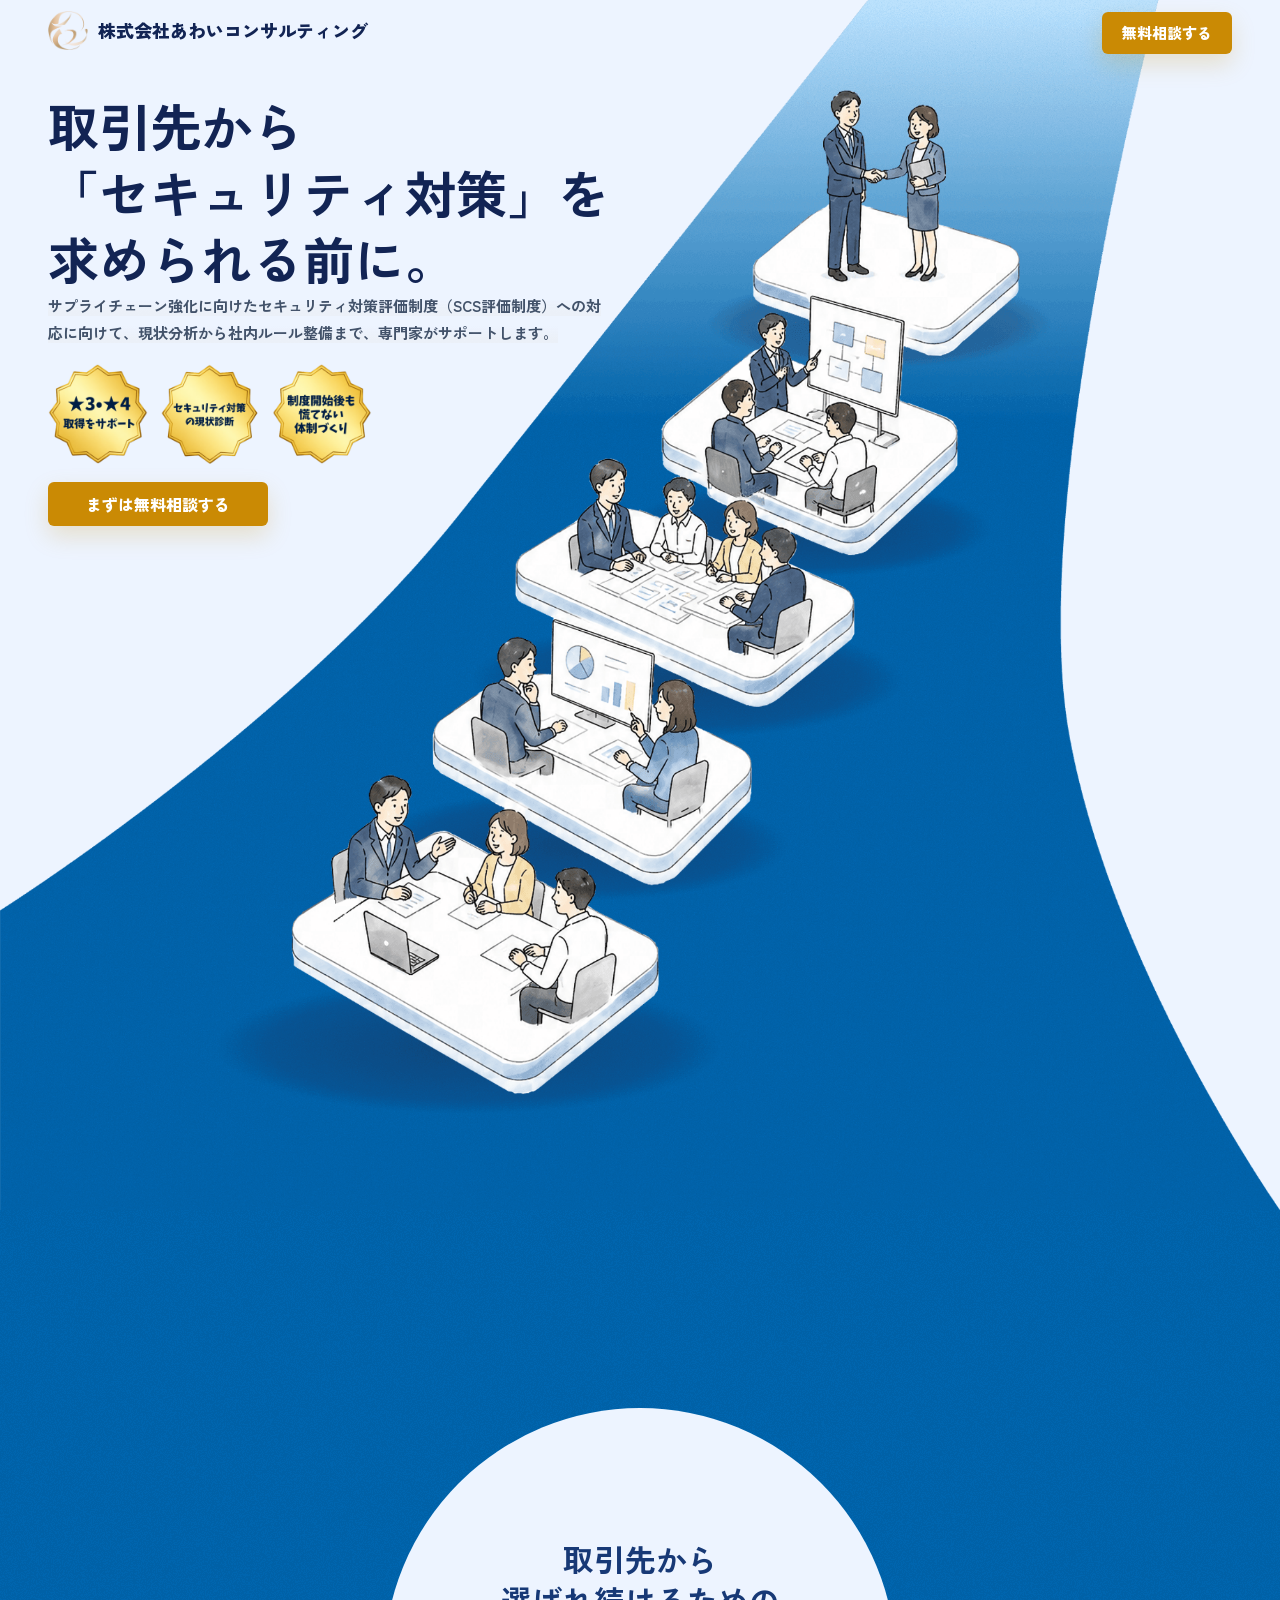
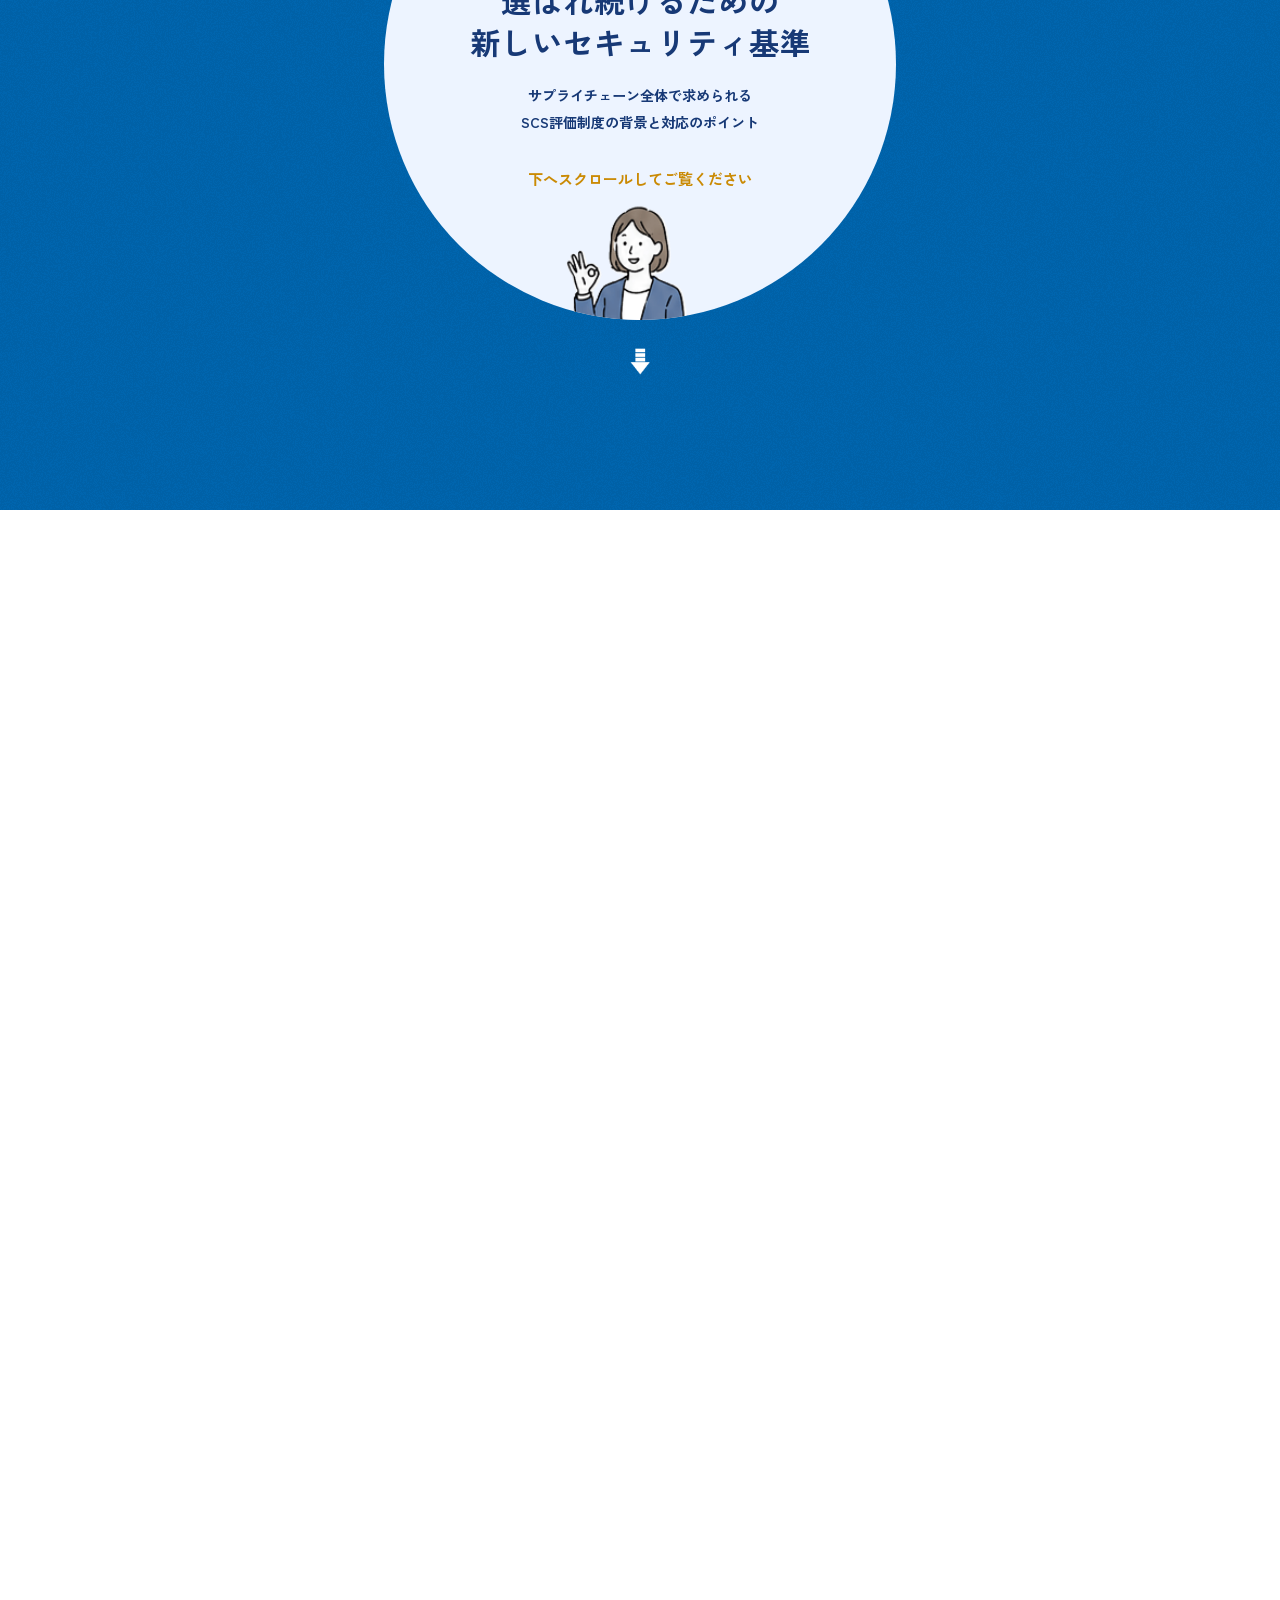
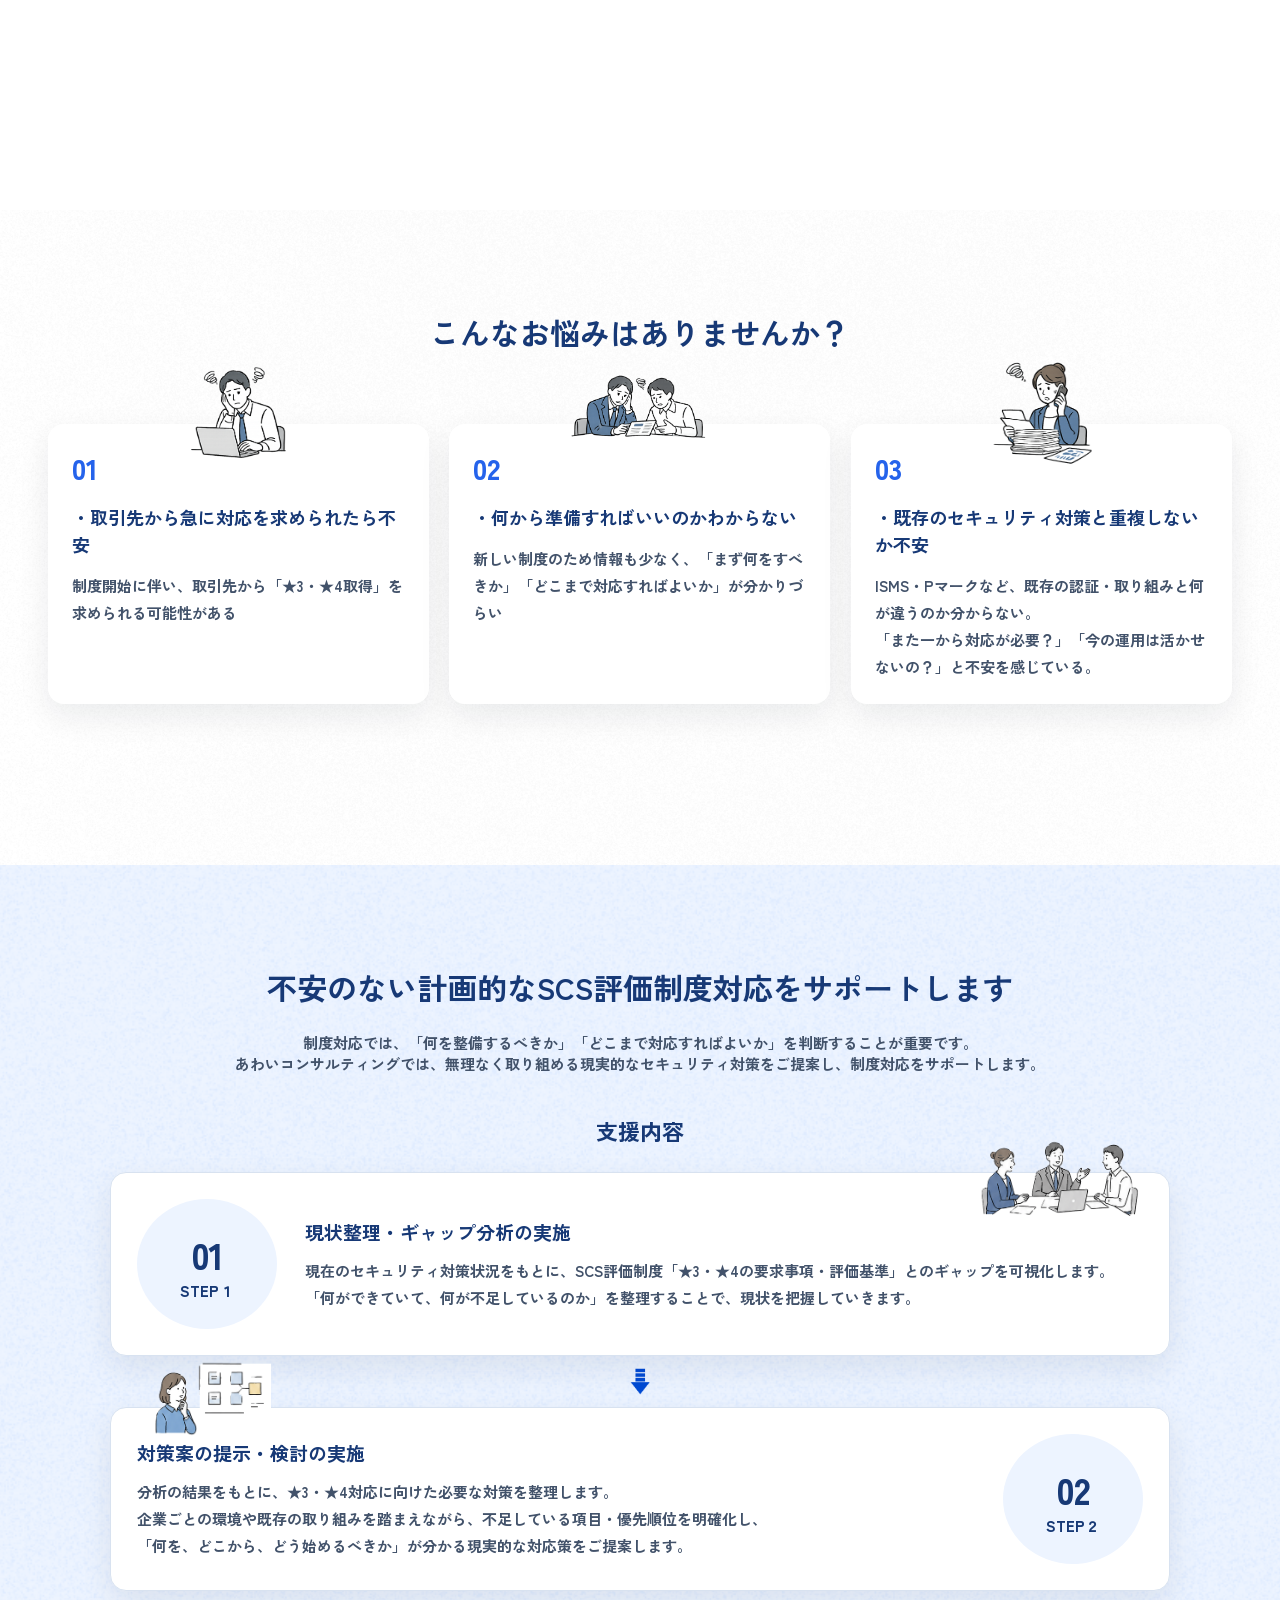
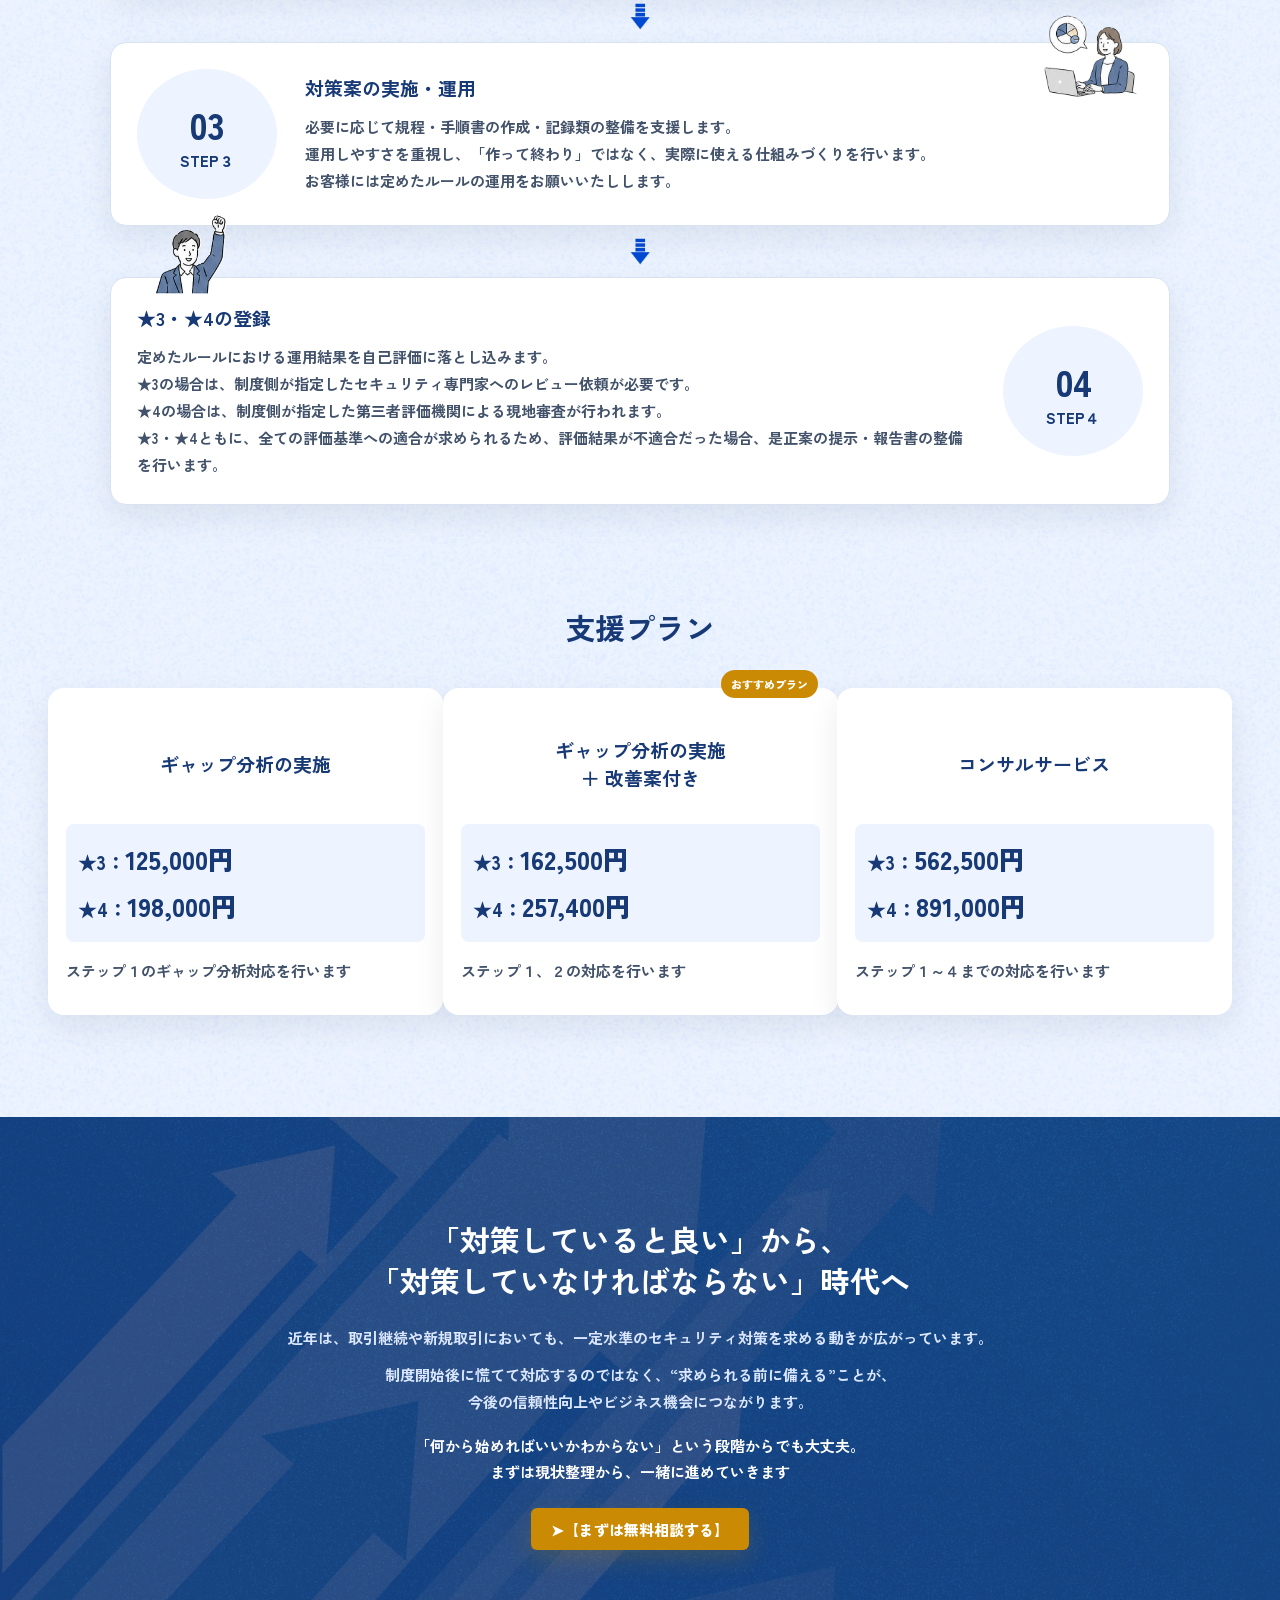
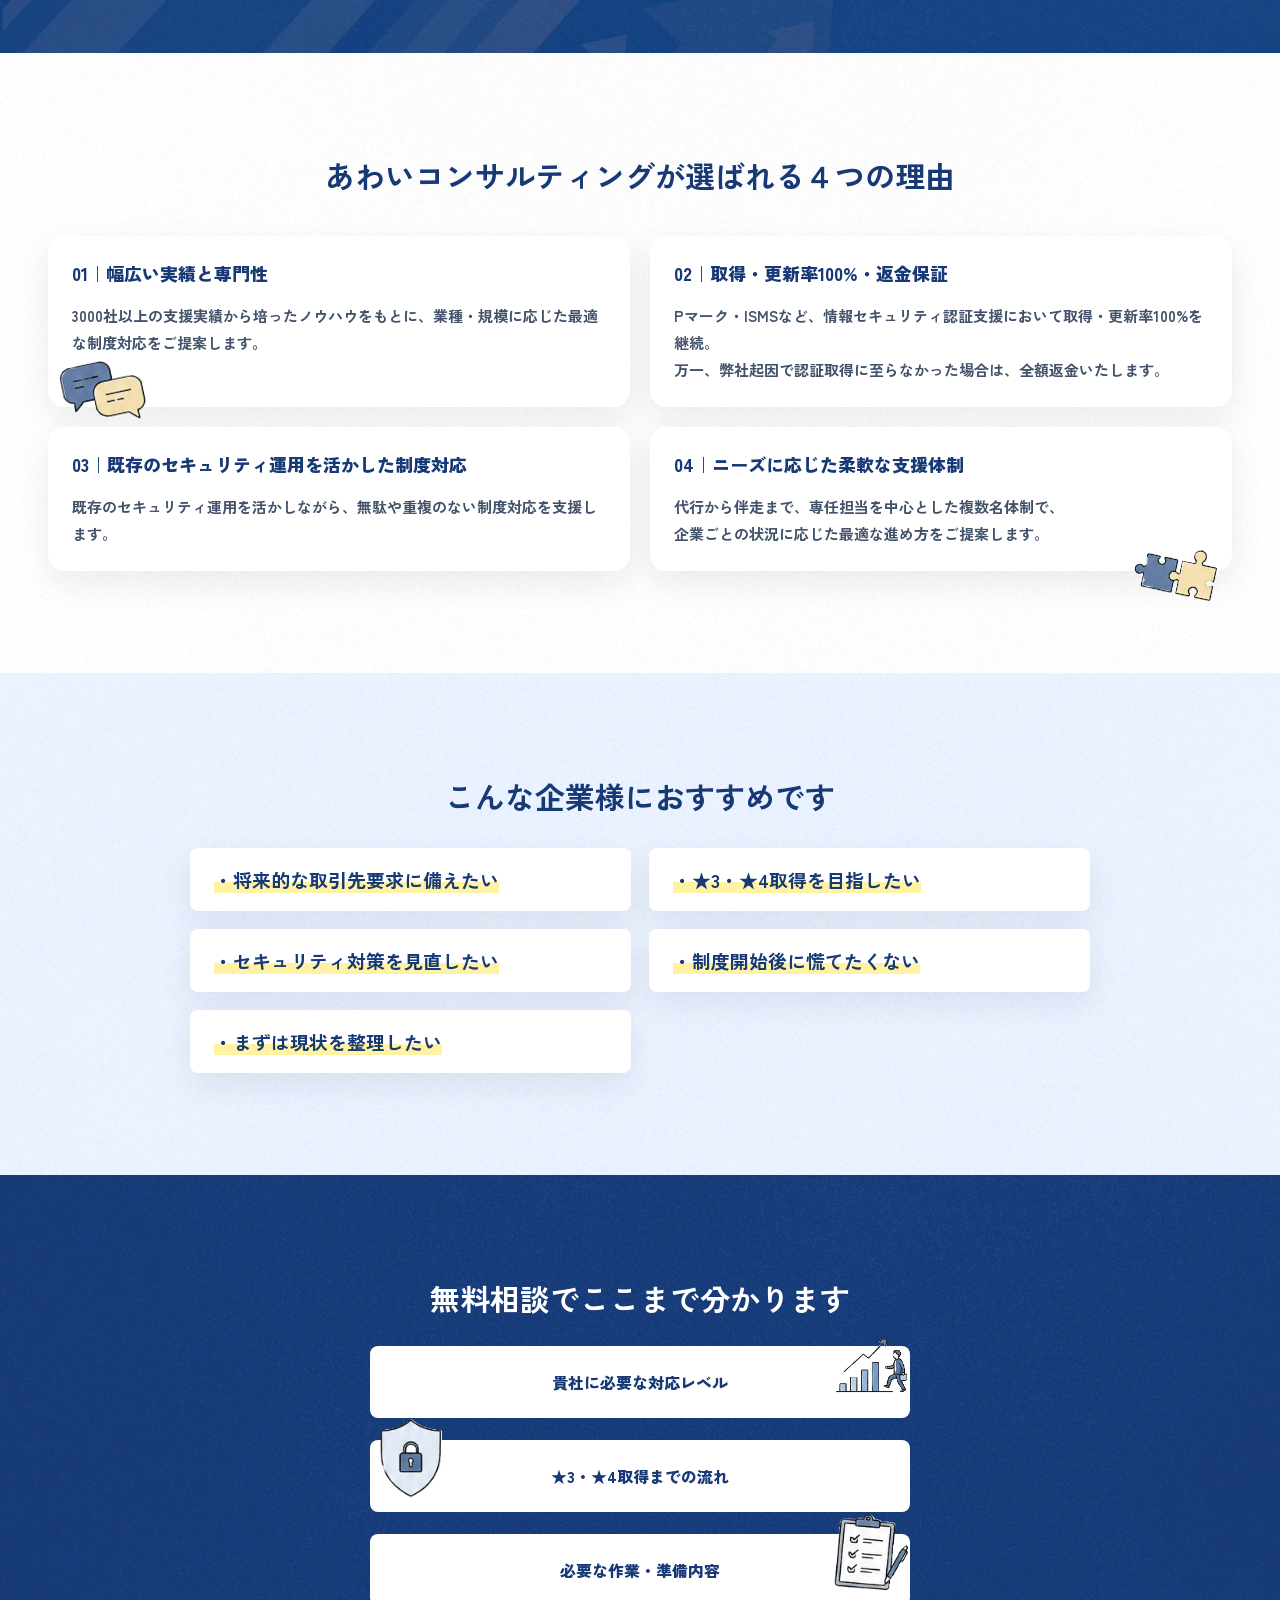
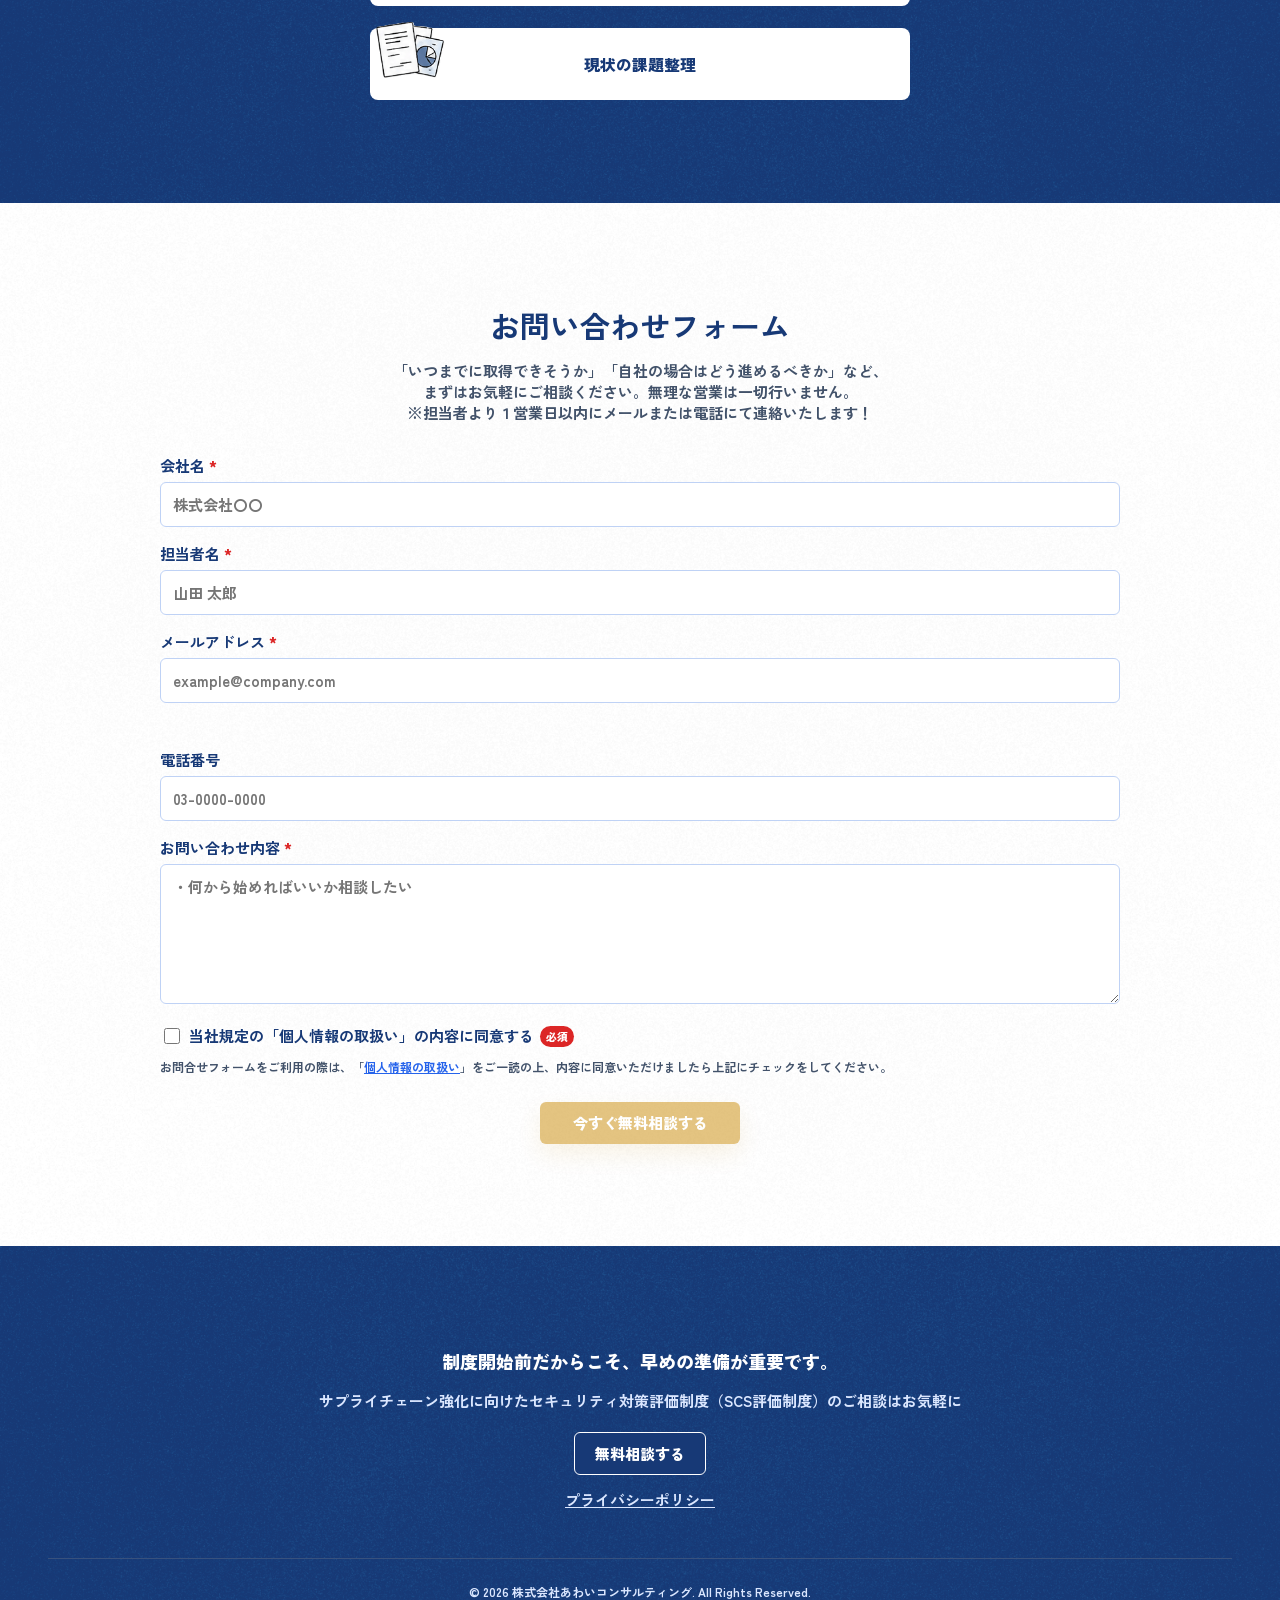
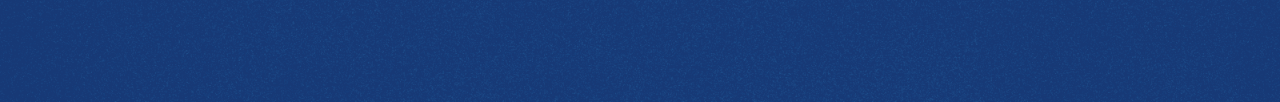
==== commit 7060f087: "SCSページのヘッダー・支援プラン・レスポンシブ表示を調整" ====
--- a/index.html
+++ b/index.html
@@ -11,7 +11,7 @@
     <link class="document__font--1"
         href="https://fonts.googleapis.com/css2?family=Zen+Kaku+Gothic+New:wght@300;400;500;700;900&amp;display=swap"
         rel="stylesheet">
-    <link class="document__stylesheet" rel="stylesheet" href="./style.css">
+    <link class="document__stylesheet" rel="stylesheet" href="./style.css?v=20260619-2">
 </head>
 
 <body class="document__body">
@@ -19,8 +19,11 @@
         <header class="site-header">
             <div class="site-header__inner">
                 <div class="site-header__brand">
-                    <p class="site-header__brand-name">
-                        あわいコンサルティング</p>
+                    <a href="https://awai-consulting.co.jp/" class="site-header__brand-name">
+                        <img src="./img/awai-logo.png" alt="" aria-hidden="true" width="192" height="191"
+                            class="site-header__brand-logo">
+                        <span class="site-header__brand-text">株式会社あわいコンサルティング</span>
+                    </a>
                 </div>
                 <div class="site-header__actions">
                     <button class="site-header__consultation-button">
@@ -208,7 +211,7 @@
                 </section>
             </div>
         </section>
-        
+
         <section class="concerns">
             <div class="concerns__inner">
                 <h2 class="concerns__heading">
@@ -327,15 +330,6 @@
                 <h2 class="support-plans__heading">
                     支援プラン</h2>
                 <div class="support-plans__card-list">
-                    <article class="support-plans__card--sheet">
-                        <!-- <div class="support-plans__card-number--1">①</div> -->
-                        <h3 class="support-plans__card-heading--sheet">ギャップ分析表の販売</h3>
-                        <div class="support-plans__price--1">
-                            ★3：<span class="support-plans__amount">49,800円</span><br
-                                class="support-plans__line-break--1">★4：<span
-                                class="support-plans__amount">79,800円</span></div>
-                        <p class="support-plans__card-text--sheet">ギャップ分析表を購入いただきステップ１の作業を自社で行う場合を想定しております</p>
-                    </article>
                     <article class="support-plans__card--analysis">
                         <!-- <div class="support-plans__card-number--2">②</div> -->
                         <h3 class="support-plans__card-heading--analysis">ギャップ分析の実施</h3>
@@ -346,6 +340,8 @@
                         <p class="support-plans__card-text--analysis">ステップ１のギャップ分析対応を行います</p>
                     </article>
                     <article class="support-plans__card--improvement">
+                        <div class="support-plans__recommendation-badge">
+                            おすすめプラン</div>
                         <!-- <div class="support-plans__card-number--3">③</div> -->
                         <h3 class="support-plans__card-heading--improvement">ギャップ分析の実施<br
                                 class="support-plans__line-break--1">＋ 改善案付き</h3>
@@ -356,8 +352,6 @@
                         <p class="support-plans__card-text--improvement">ステップ１、２の対応を行います</p>
                     </article>
                     <article class="support-plans__card--consulting">
-                        <div class="support-plans__recommendation-badge">
-                            おすすめプラン</div>
                         <!-- <div class="support-plans__card-number--4">④</div> -->
                         <h3 class="support-plans__card-heading--consulting">コンサルサービス</h3>
                         <div class="support-plans__price--4">
@@ -582,4 +576,4 @@
     <script class="site-header__behavior" src="./js/script.js"></script>
 </body>
 
-</html>
+</html>
--- a/style.css
+++ b/style.css
@@ -24,7 +24,7 @@
   --supply-chain-risk-width: var(--content-width);
   --side-padding: var(--content-padding-pc);
   --section-padding: var(--space-section);
-  --header-height: 78px;
+  --header-height: clamp(50px, 6vw, 65px);
   --story-panel-count: 5;
   --story-idle-scroll-count-per-panel: 1;
   --radius-card: 16px;
@@ -165,9 +165,26 @@
 }
 
 .site-header__brand-name {
+  display: inline-flex;
+  align-items: center;
+  gap: 10px;
   color: var(--color-primary-dark);
   font-size: 18px;
   font-weight: 900;
+  line-height: 1.2;
+  text-decoration: none;
+}
+
+.site-header__brand-logo {
+  width: 40px;
+  height: 40px;
+  object-fit: contain;
+  flex: 0 0 auto;
+}
+
+.site-header__brand-text {
+  line-height: 1.2;
+  white-space: nowrap;
 }
 
 .site-header__actions {
@@ -297,7 +314,7 @@
   height: calc(100vw * var(--hero-bg-ratio));
   padding-top: clamp(92px, calc(130 / 1920 * 100vw), 130px);
   background-color: var(--color-light-blue);
-  background-image: url("./img/hero-background.png");
+  background-image: url("./img/hero-background.png?v=20260619-1");
   background-repeat: no-repeat;
   /* Keep the HERO art fully visible vertically: do not change these two rules. */
   background-position: center bottom;
@@ -342,7 +359,7 @@
 }
 
 .hero__title-wrap {
-  max-width: 682px;
+  max-width: 750px;
 }
 
 .hero__lead-wrap {
@@ -463,12 +480,13 @@
   border-radius: 50%;
   background: var(--color-light-blue);
   text-align: center;
+  overflow: hidden;
 }
 
 .story-cover__bottom-image {
   position: absolute;
   bottom: -11px;
-  left: 37%;
+  left: 36%;
   width: min(42%, 150px);
   transform: translate(-50%, 50%);
   pointer-events: none;
@@ -587,7 +605,7 @@
 
 .supply-chain-risk__content {
   display: grid;
-  grid-template-columns: 0.8fr 1.2fr;
+  grid-template-columns: 1.1fr 0.9fr;
   align-items: center;
   gap: var(--space-36);
   width: 100%;
@@ -618,7 +636,7 @@
 }
 
 .supply-chain-risk__example-list {
-  margin-top: var(--space-12);
+  margin-top: min(12px);
   line-height: 1.8;
 }
 
@@ -674,11 +692,13 @@
 .supply-chain-risk__impact-item--2,
 .supply-chain-risk__impact-item--3,
 .supply-chain-risk__impact-item--4 {
+  display: flex;
+  justify-content: center;
+  align-items: center;
   padding: var(--space-12) var(--space-16);
   border-radius: 8px;
   background: var(--color-light-blue);
   font-weight: 700;
-  text-align: center;
 }
 
 .supply-chain-risk__conclusion {
@@ -1124,7 +1144,7 @@
 }
 
 .support-plans__card-list {
-  grid-template-columns: repeat(4, 1fr);
+  grid-template-columns: repeat(3, 1fr);
 }
 
 .support-plans__card-number--1,
@@ -1635,6 +1655,338 @@
   .preparation__issues-decoration--right {
     right: -80px;
   }
+
+  .supply-chain-risk__heading {
+    font-size: 2.5vw;
+  }
+
+  .supply-chain-risk__introduction {
+    font-size: 1vw;
+  }
+
+  .supply-chain-risk__example-box {
+    margin-top: 1vw;
+  }
+
+  .supply-chain-risk__attack-description {
+    margin-top: 1vw;
+  }
+
+  .supply-chain-risk__impact-box {
+    margin-top: 1vw;
+    padding: 1.5vw;
+  }
+
+  .supply-chain-risk__impact-heading {
+    font-size: 1.5vw;
+  }
+
+  .supply-chain-risk__impact-item--1,
+  .supply-chain-risk__impact-item--2,
+  .supply-chain-risk__impact-item--3,
+  .supply-chain-risk__impact-item--4 {
+    font-size: 1.2vw;
+  }
+
+  .supply-chain-risk__conclusion {
+    font-size: 1.5vw;
+  }
+
+}
+
+@media (min-width: 769px) and (max-width: 1440px) {
+
+  /* Story Cover */
+  .story-cover {
+
+    min-height: 100svh;
+  }
+
+  .story-cover__inner {
+    gap: var(--space-40);
+  }
+
+  .story-cover__content {
+    width: 40vw;
+  }
+
+  .story-cover__bottom-image {
+    bottom: -11px;
+    left: 35%;
+    width: 10vw;
+    transform: translate(-50%, 50%);
+  }
+
+  .story-cover__heading {
+    font-size: 2.4vw;
+  }
+
+  .story-cover__lead {
+    margin-top: var(--space-28);
+    font-size: 1.1vw;
+    line-height: 1.9;
+  }
+
+  .story-cover__scroll-guide {
+    margin-top: 3.6vh;
+  }
+
+  @keyframes story-arrow-bounce {
+
+    0%,
+    100% {
+      transform: translateY(0);
+    }
+
+    50% {
+      transform: translateY(8px);
+    }
+  }
+
+  .story-sequence__panel {
+    padding-top: 11.2vh;
+    padding-bottom: 4.3vh;
+  }
+
+  .supply-chain-risk__line-break--2 {
+    display: none;
+  }
+
+  .supply-chain-risk,
+  .scs-overview,
+  .security-action,
+  .preparation {
+    min-height: 100svh;
+    padding-top: 11vh;
+    padding-bottom: 4.3vh;
+  }
+
+  .supply-chain-risk {
+    padding-top: 10vh;
+    padding-bottom: 2.4vh;
+  }
+
+  .supply-chain-risk::before,
+  .scs-overview::before,
+  .security-action::before,
+  .preparation::before {
+    width: 90vw;
+    border-radius: 15vw;
+  }
+
+  .supply-chain-risk__inner,
+  .scs-overview__inner,
+  .security-action__inner,
+  .preparation__inner {
+    width: 82vw;
+  }
+
+  .supply-chain-risk__heading,
+  .scs-overview__heading,
+  .security-action__heading,
+  .preparation__heading {
+    font-size: 2.3vw;
+    line-height: 1.28;
+  }
+
+  .supply-chain-risk__content {
+    gap: 2vw;
+    margin-top: 1.28vh;
+  }
+
+  .supply-chain-risk__introduction {
+    font-size: 1.1vw;
+    line-height: 1.5;
+  }
+
+  .supply-chain-risk__attack-description,
+  .supply-chain-risk__example-box,
+  .supply-chain-risk__impact-box {
+    margin-top: 1vh;
+  }
+
+  .supply-chain-risk__example-box {
+    padding: 1.8vh 1.2vw;
+    border-width: 0.069vw;
+    border-radius: 0.556vw;
+  }
+
+  .supply-chain-risk__example-list {
+    margin-top: 0.6vh;
+    line-height: 1.7;
+  }
+
+  .supply-chain-risk__image {
+    max-height: 37vh;
+    object-fit: contain;
+  }
+
+  .supply-chain-risk__impact-box {
+    padding: 1.8vh 1.2vw;
+    border-width: 0.069vw;
+    border-radius: 0.556vw;
+  }
+
+  .supply-chain-risk__impact-heading {
+    font-size: 1.3vw;
+  }
+
+  .supply-chain-risk__impact-list {
+    gap: 0.972vw;
+    margin-top: 1vw;
+  }
+
+  .supply-chain-risk__impact-item--1,
+  .supply-chain-risk__impact-item--2,
+  .supply-chain-risk__impact-item--3,
+  .supply-chain-risk__impact-item--4 {
+    padding: 1.2vh 1.1vw;
+    border-radius: 0.556vw;
+    font-size: 1.181vw;
+  }
+
+  .supply-chain-risk__conclusion {
+    margin-top: 1.6vh;
+    font-size: 1.389vw;
+    line-height: 1.5;
+  }
+
+  .scs-overview__content {
+    margin-top: 4.0vh;
+  }
+
+  .scs-overview__description,
+  .scs-overview__scope {
+    padding: 3vh;
+    border-radius: 0.833vw;
+  }
+
+  .scs-overview__scope {
+    margin-top: 1.92vh;
+  }
+
+  .scs-overview__description-text,
+  .scs-overview__purpose-text,
+  .scs-overview__scope-text,
+  .security-action__lead {
+    font-size: 1.181vw;
+    line-height: 1.7;
+  }
+
+  .scs-overview__purpose-text {
+    margin-top: 1.92vh;
+  }
+
+  .scs-overview__stakeholder-list {
+    margin-top: 1.667vw;
+  }
+
+  .scs-overview__stakeholder-card {
+    width: 23.611vw;
+    padding: 1.76vh 1.667vw;
+    border-radius: 0.556vw;
+    line-height: 1.75;
+  }
+
+  .scs-overview__stakeholder-decoration {
+    width: 8.889vw;
+  }
+
+  .scs-overview__note {
+    margin-top: 3vh;
+    font-size: 0.972vw;
+  }
+
+  .security-action__lead {
+    margin-top: 2.222vw;
+  }
+
+  .security-action__diagram {
+    width: 72.222vw;
+    margin-top: 1.944vw;
+  }
+
+  .security-action__image {
+    max-height: 54vh;
+    border-radius: 0.556vw;
+  }
+
+  .preparation__subheading {
+    margin-top: 1.8vh;
+    font-size: 1.389vw;
+  }
+
+  .preparation__question-list {
+    gap: 1.667vw;
+    width: 66.667vw;
+    margin-top: 1.8vh;
+  }
+
+  .preparation__question-card--security-status,
+  .preparation__question-card--scs-status {
+    padding: 1.667vw;
+    border-radius: 0.556vw;
+    font-size: 1.389vw;
+    line-height: 1.5;
+  }
+
+  .preparation__question-tail--1,
+  .preparation__question-tail--2 {
+    bottom: -1.25vw;
+    border-width: 1.25vw;
+  }
+
+  .preparation__down-arrow {
+    margin-block: 1.5vh;
+    font-size: 2.361vw;
+  }
+
+  .preparation__issues-box {
+    padding: 2.5vh 1.9vw;
+    border-radius: 0.556vw;
+  }
+
+  .preparation__issues-decoration {
+    width: 11.111vw;
+  }
+
+  .preparation__issues-decoration--left {
+    left: -3.472vw;
+    width: 11.806vw;
+  }
+
+  .preparation__issues-decoration--right {
+    right: -5.556vw;
+    width: 14.583vw;
+  }
+
+  .preparation__issues-heading {
+    font-size: 1.389vw;
+  }
+
+  .preparation__issue-list {
+    gap: 1.111vw;
+    margin-top: 1.389vw;
+  }
+
+  .preparation__issue-item--1,
+  .preparation__issue-item--2,
+  .preparation__issue-item--3 {
+    padding: 1.111vw;
+    border-radius: 0.556vw;
+    font-size: 1.181vw;
+    line-height: 1.5;
+  }
+
+  .preparation__issues-note,
+  .preparation__conclusion {
+    margin-top: 1.389vw;
+  }
+
+  .preparation__conclusion {
+    font-size: 1.389vw;
+    line-height: 1.55;
+  }
 }
 
 @media (max-width: 1024px) {
@@ -1643,17 +1995,18 @@
     --supply-chain-risk-width: var(--content-width);
   }
 
-  .supply-chain-risk__introduction {
-    font-size: clamp(15px, 1.5vw, 17px);
-  }
-
-  .supply-chain-risk__content {
-    grid-template-columns: minmax(0, 0.9fr) minmax(0, 1.1fr);
-  }
-
   .concerns__card-list,
   .support-plans__card-list {
+    display: grid;
     grid-template-columns: repeat(2, minmax(0, 1fr));
+    gap: var(--space-28);
+  }
+
+  .concerns__card-list> :last-child:nth-child(odd),
+  .support-plans__card-list> :last-child:nth-child(odd) {
+    grid-column: 1 / span 2;
+    justify-self: center;
+    width: calc(50% - (var(--space-28) / 2));
   }
 
   .support-plans__card-list {
@@ -1673,7 +2026,6 @@
     display: flex;
     align-items: center;
     justify-content: center;
-    min-height: 72px;
     line-height: 1.5;
   }
 
@@ -1725,6 +2077,12 @@
 
   .site-header__brand-name {
     font-size: 15px;
+    gap: 8px;
+  }
+
+  .site-header__brand-logo {
+    width: 32px;
+    height: 32px;
   }
 
   .site-header__consultation-button {
@@ -1736,12 +2094,15 @@
     position: relative;
     align-items: flex-start;
     padding-top: 112px;
-    background-image: url("./img/hero-background-sp.png");
+    background-image: url("./img/hero-background-tab.png?v=20260619-1");
+    overflow: clip;
+
   }
 
   .hero__content {
     display: flex;
     flex-direction: column;
+    align-self: stretch;
   }
 
   .hero__title {
@@ -1771,10 +2132,12 @@
   }
 
   .hero__consultation-button {
+    position: sticky;
+    bottom: 20px;
+    z-index: 2;
     width: 100%;
     min-width: 0;
     margin-top: auto;
-    padding-block: 24px;
   }
 
   .story-sequence {
@@ -2015,6 +2378,10 @@
     right: -40px;
     width: 100px;
   }
+
+  .story-cover__bottom-image {
+    display: none;
+  }
 }
 
 @media (max-width: 425px) {
@@ -2030,6 +2397,19 @@
     height: 60px;
   }
 
+  .site-header__brand-name {
+    gap: 6px;
+  }
+
+  .site-header__brand-logo {
+    width: 30px;
+    height: 30px;
+  }
+
+  .site-header__brand-text {
+    font-size: 12px;
+  }
+
   .site-header__consultation-label {
     font-size: 12px;
   }
@@ -2039,9 +2419,9 @@
     height: calc(100vw * var(--hero-bg-ratio));
     padding-top: calc(var(--header-height));
     padding-bottom: 0;
-    overflow: hidden;
     background-position: center bottom;
     background-size: auto 100%;
+    background-image: url("./img/hero-background-sp.png?v=20260619-1");
   }
 
   .hero__content {
@@ -2088,7 +2468,7 @@
     min-width: 0;
     margin-top: auto;
     margin-inline: 0;
-    margin-bottom: 16px;
+    margin-bottom: 0;
     border-radius: 6px;
   }
 
@@ -2168,10 +2548,6 @@
     font-size: 15px;
   }
 
-  .story-cover__bottom-image {
-    display: none;
-  }
-
   .supply-chain-risk__content {
     grid-template-columns: 1fr;
     gap: 24px;
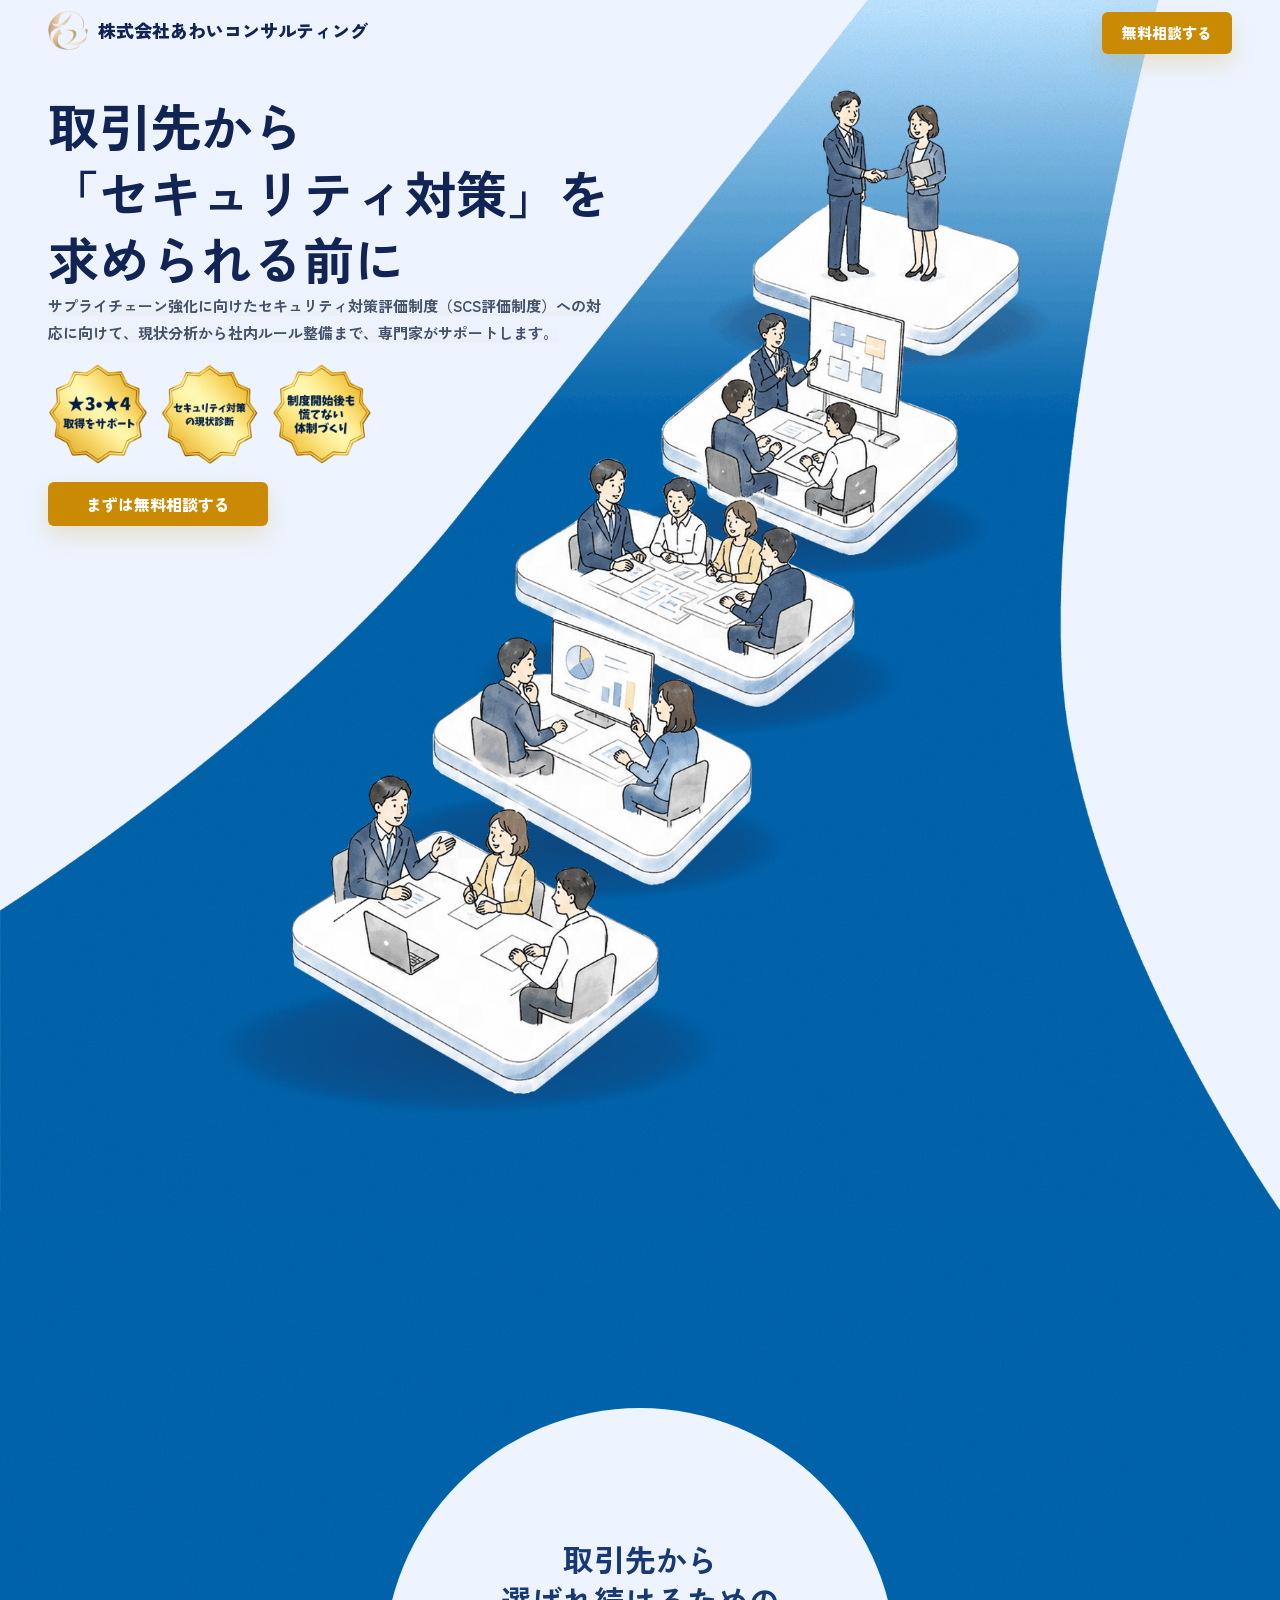
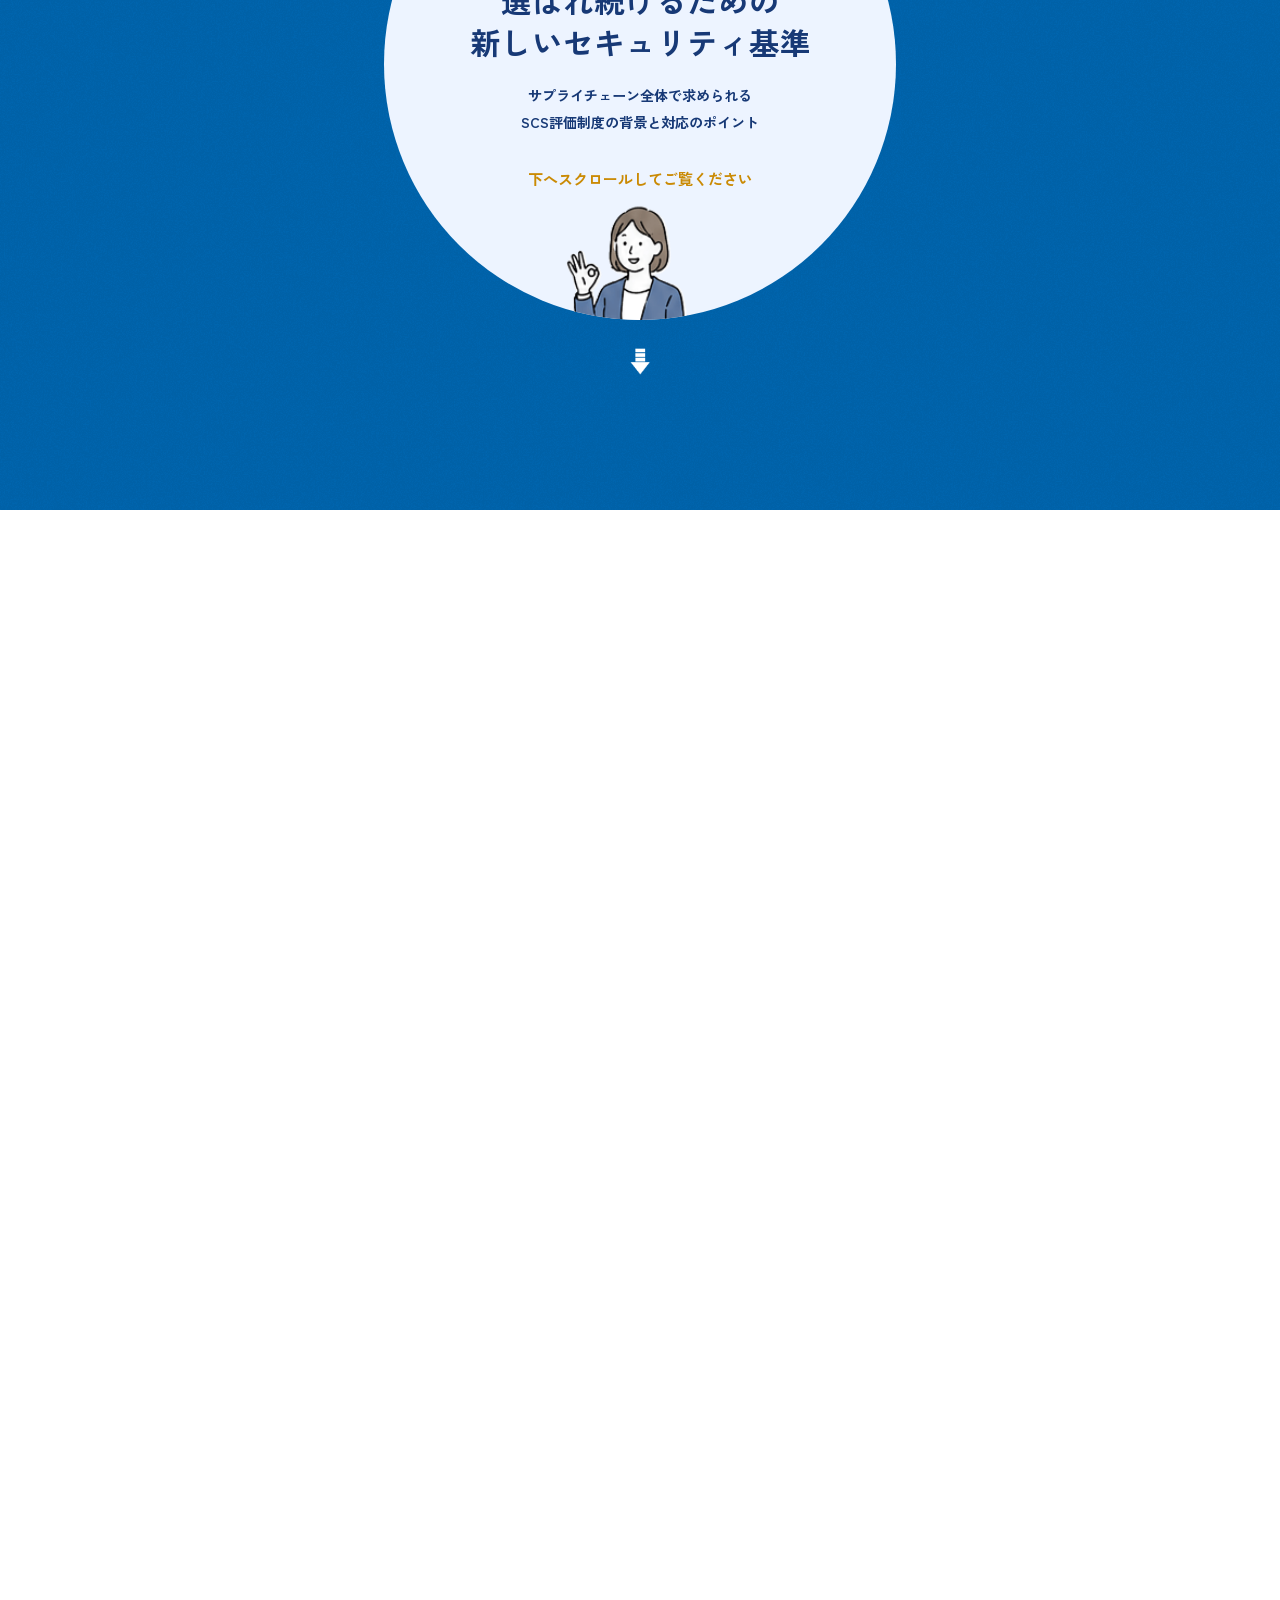
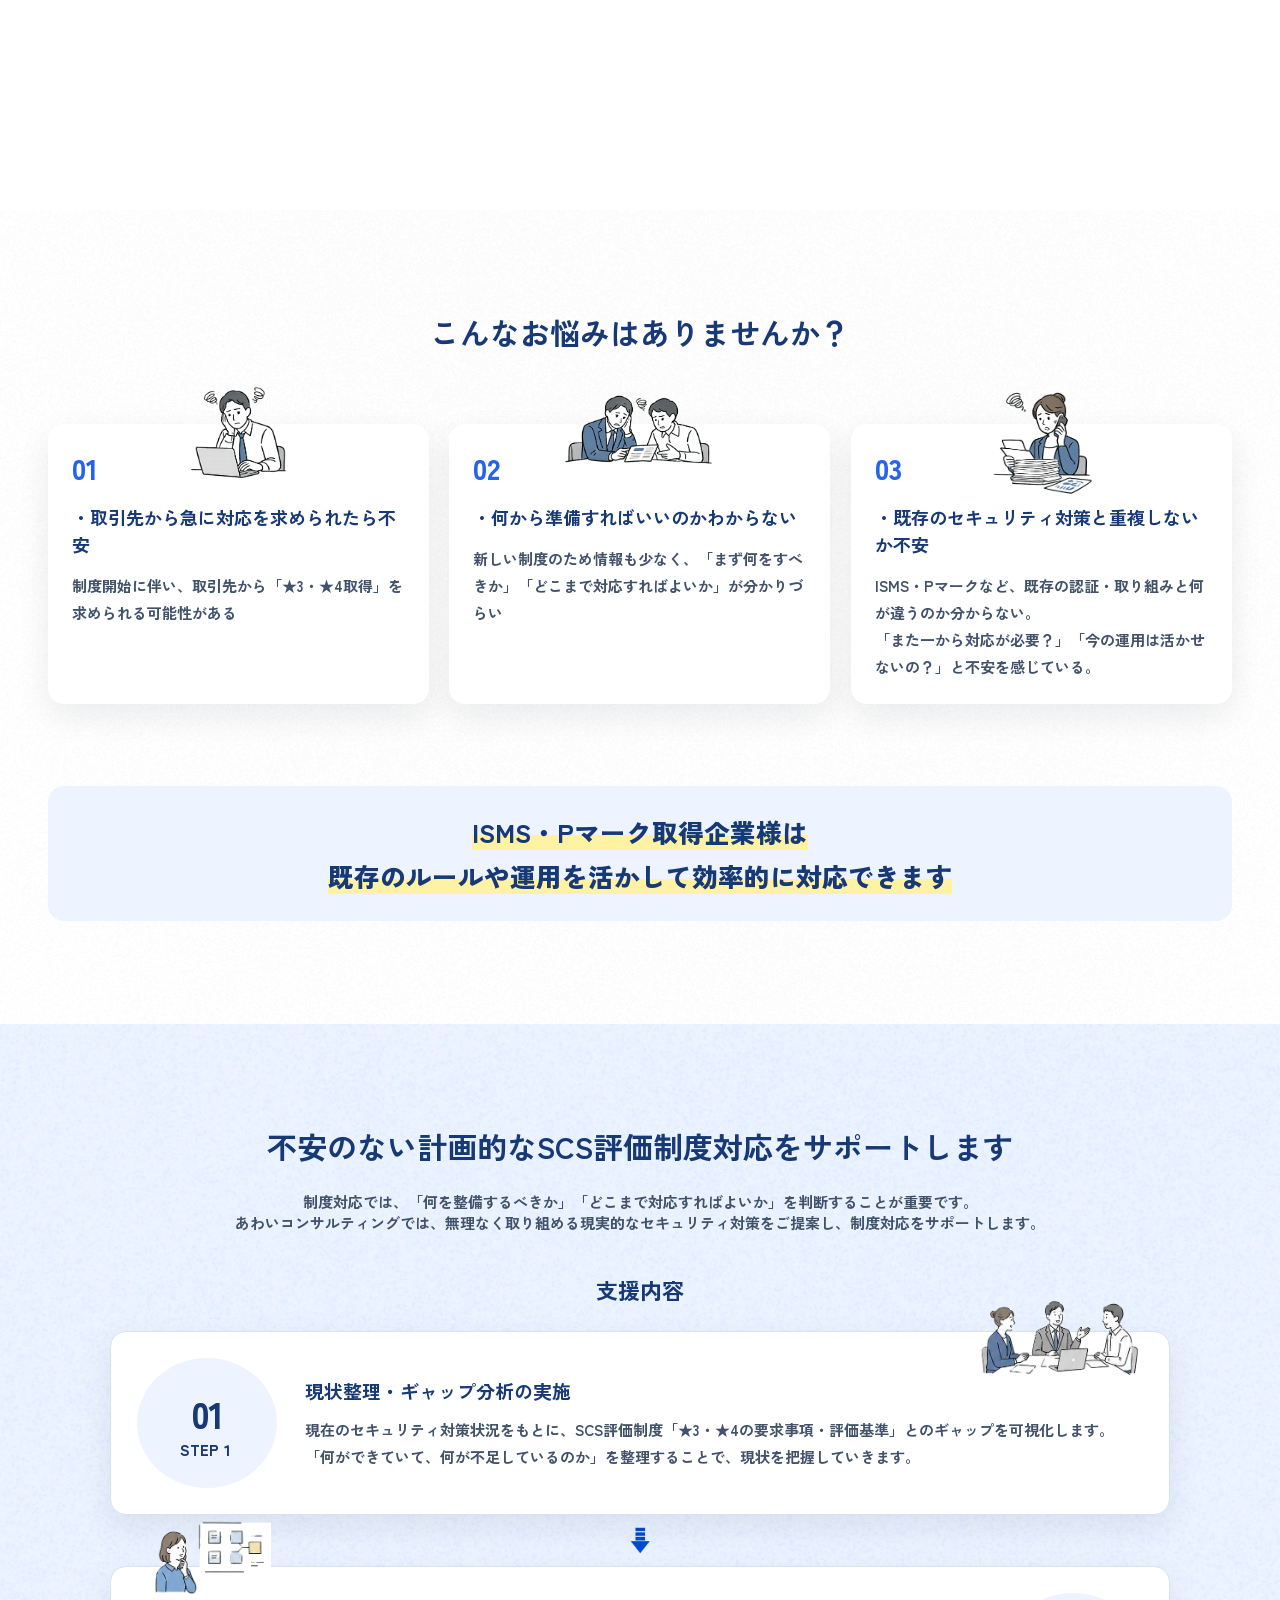
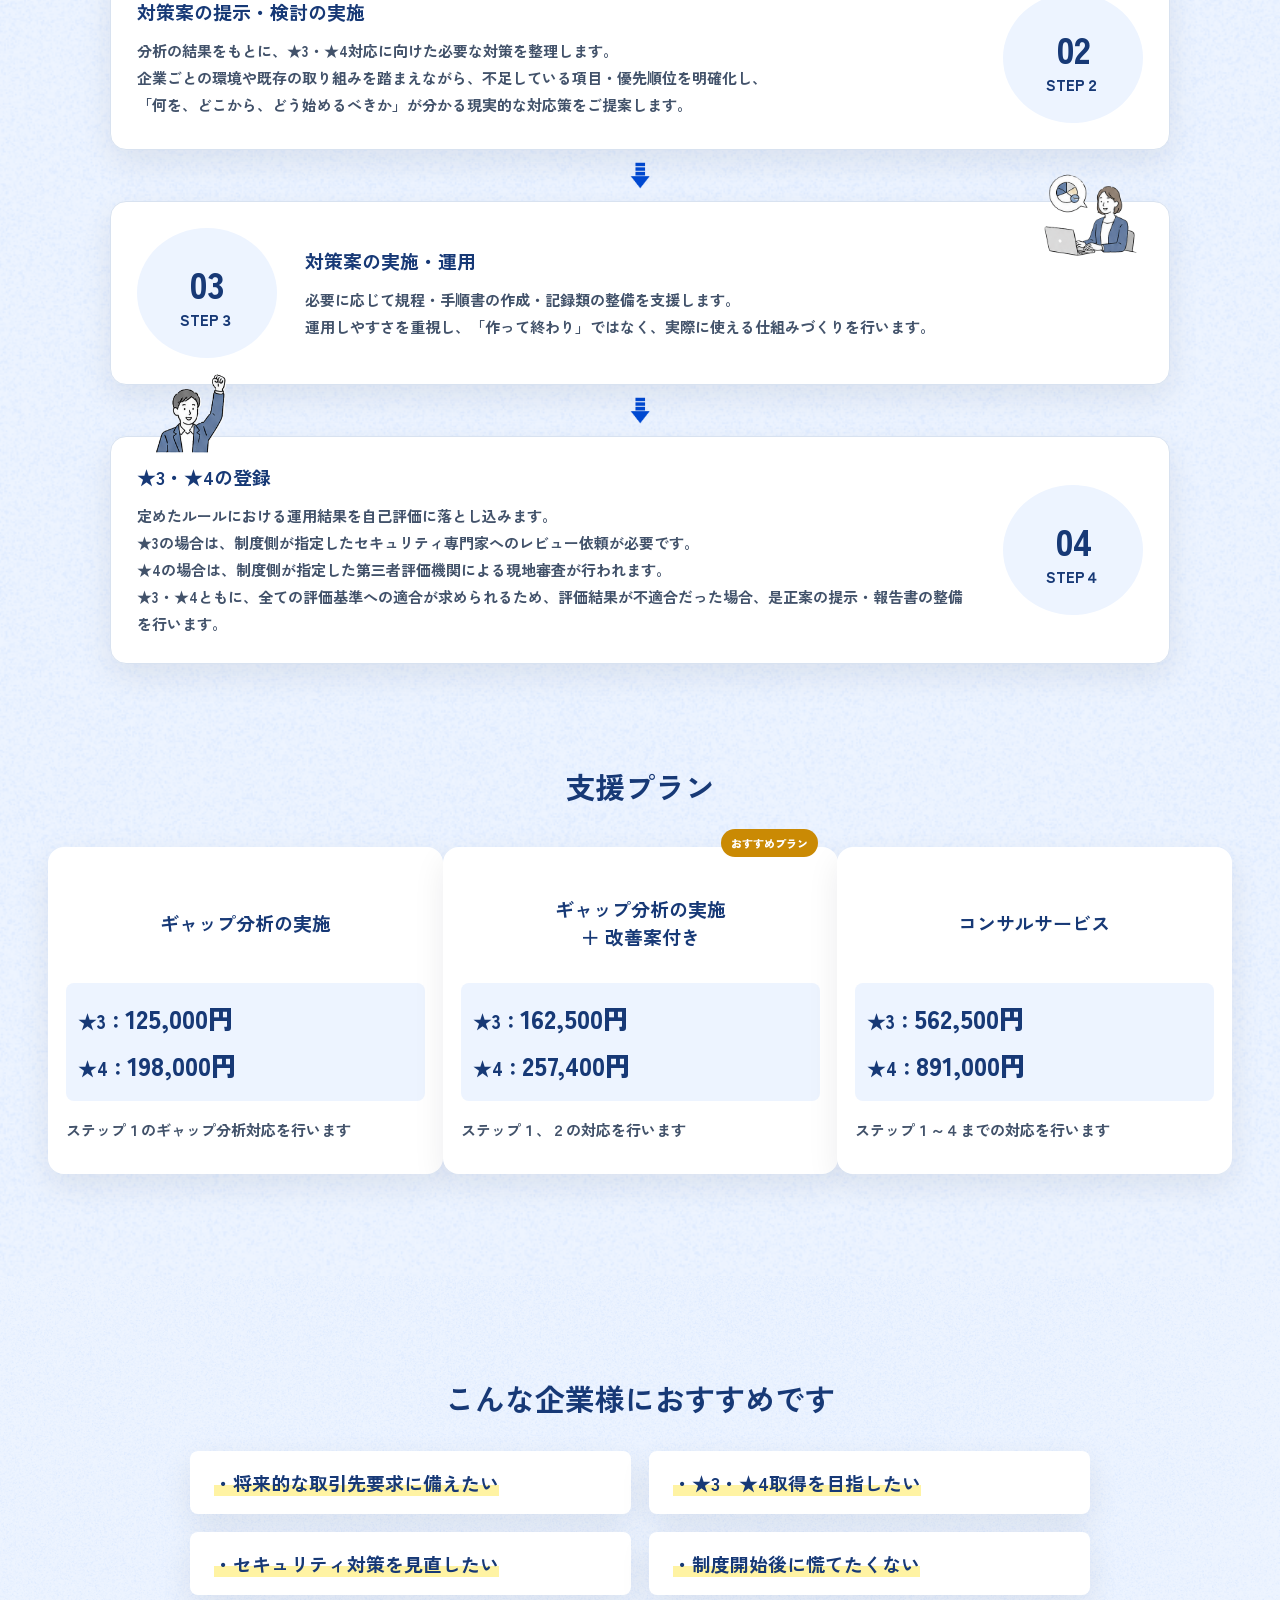
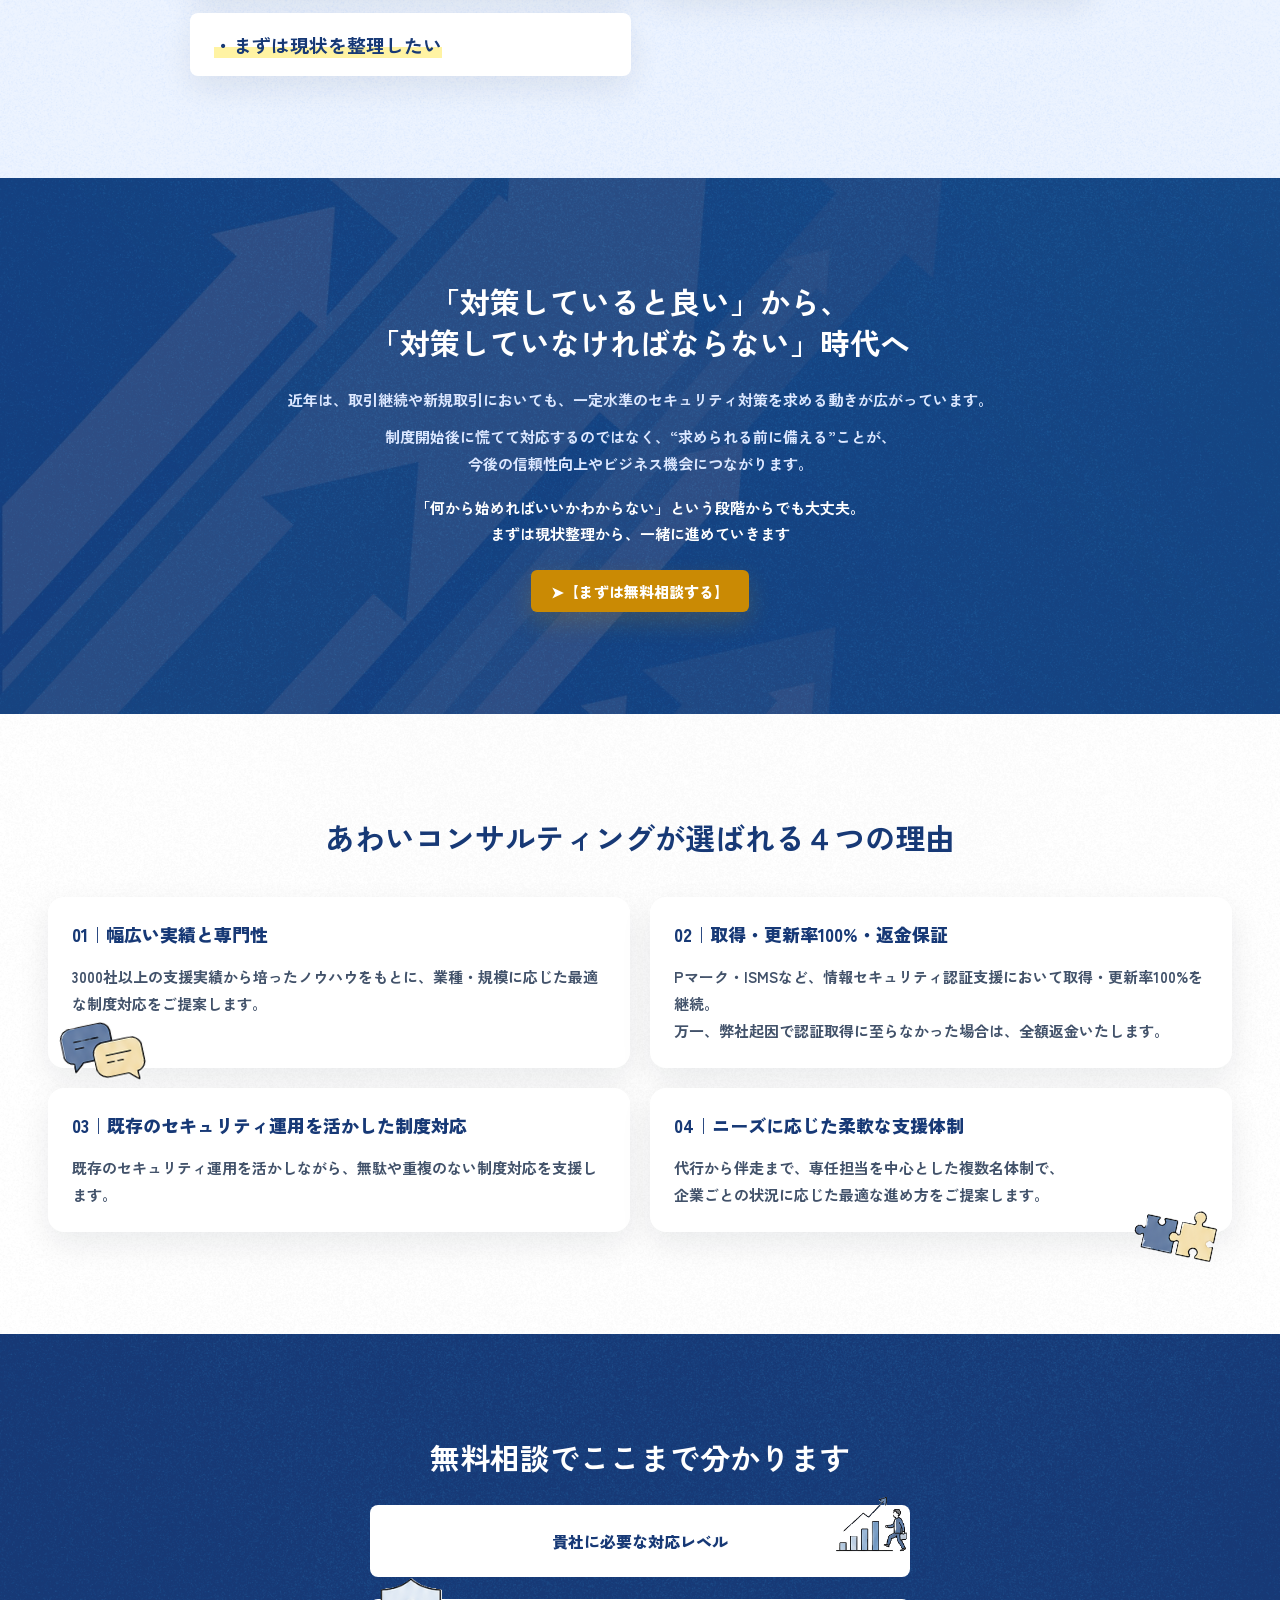
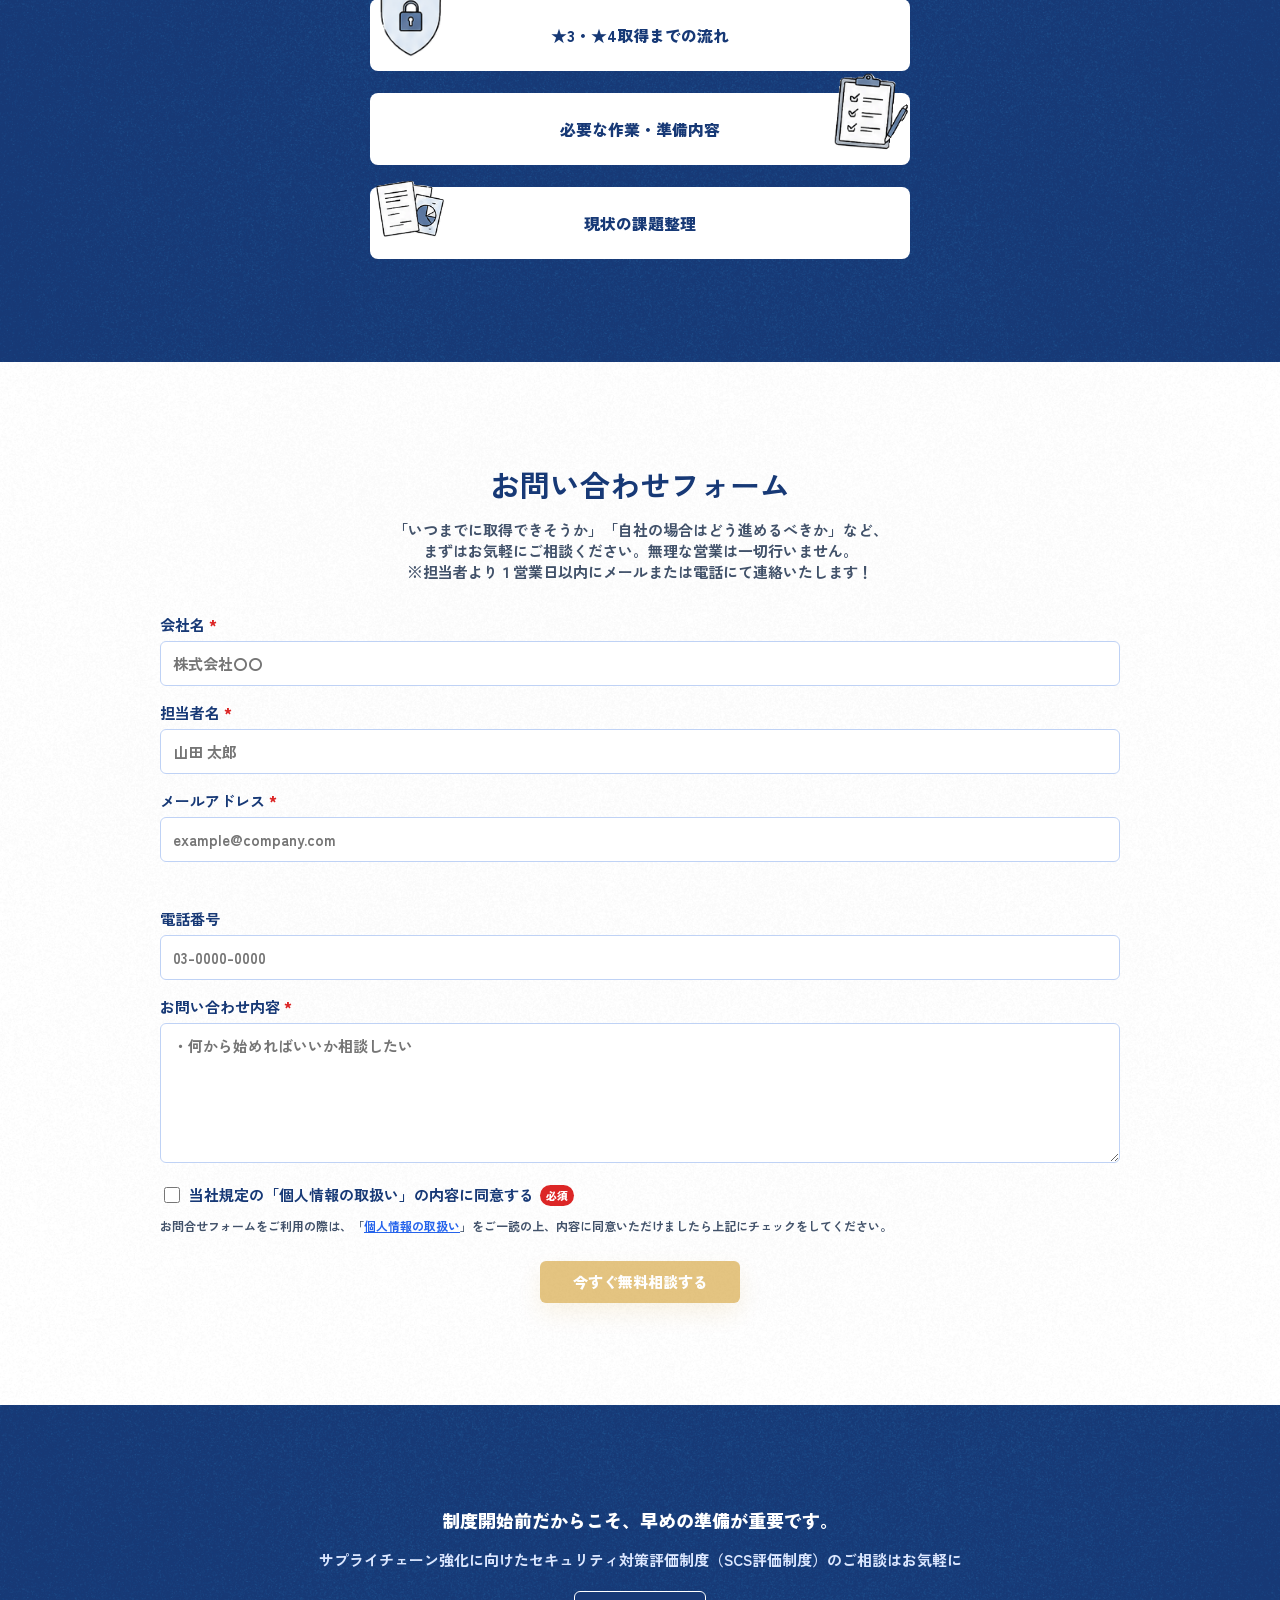
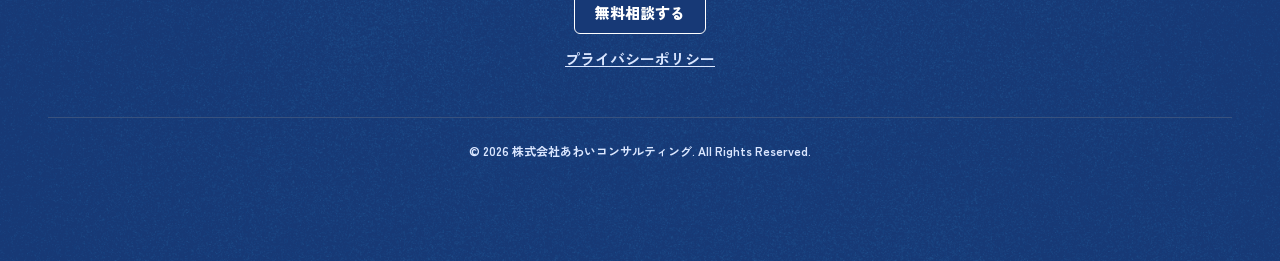
==== commit 40fe2bb9: "SCS LPの訴求追加とレスポンシブ表示を調整" ====
--- a/index.html
+++ b/index.html
@@ -37,7 +37,7 @@
             <div class="hero__content">
                 <div class="hero__title-wrap">
                     <h1 class="hero__title">
-                        取引先から<br class="hero__line-break--1">「セキュリティ対策」を<br class="hero__line-break--2">求められる前に。</h1>
+                        取引先から<br class="hero__line-break--1">「セキュリティ対策」を<br class="hero__line-break--2">求められる前に</h1>
                 </div>
                 <div class="hero__lead-wrap">
                     <div class="hero__lead">
@@ -245,8 +245,10 @@
                                 class="concerns__line-break--1">「また一から対応が必要？」「今の運用は活かせないの？」と不安を感じている。</p>
                     </article>
                 </div>
-                <div class="concerns__conclusion">
-                    早めに制度対応を進めることで、取引先への信頼性向上や競合他社との差別化につながります</div>
+                <p class="concerns__conclusion">早めに制度対応を進めることで、取引先への信頼性向上や競合他社との差別化につながります</p>
+                <div class="concerns__certification">
+                    <p class="concerns__certification-note">ISMS・Pマーク取得企業様は<br>既存のルールや運用を活かして効率的に対応できます</p>
+                </div>
             </div>
         </section>
 
@@ -302,8 +304,7 @@
                             <h4 class="support__heading-quaternary--3">対策案の実施・運用</h4>
                             <p class="support__step-text--implementation">
                                 必要に応じて規程・手順書の作成・記録類の整備を支援します。<br
-                                    class="support__line-break--7">運用しやすさを重視し、「作って終わり」ではなく、実際に使える仕組みづくりを行います。<br
-                                    class="support__line-break--9">お客様には定めたルールの運用をお願いいたしします。
+                                    class="support__line-break--7">運用しやすさを重視し、「作って終わり」ではなく、実際に使える仕組みづくりを行います。
                             </p>
                         </div>
                     </article>
@@ -364,6 +365,30 @@
             </div>
         </section>
 
+        <section class="recommended">
+            <div class="recommended__inner">
+                <h2 class="recommended__heading">こんな企業様におすすめです</h2>
+                <div class="recommended__item-list">
+                    <div class="recommended__item--1">
+                        <p>・将来的な取引先要求に備えたい</p>
+                    </div>
+                    <div class="recommended__item--2">
+                        <p>・★3・★4取得を目指したい</p>
+                    </div>
+                    <div class="recommended__item--3">
+                        <p>・セキュリティ対策を見直したい</p>
+                    </div>
+                    <div class="recommended__item--4">
+                        <p>・制度開始後に慌てたくない</p>
+                    </div>
+                    <div class="recommended__item--5">
+                        <p>・まずは現状を整理したい</p>
+                    </div>
+                </div>
+            </div>
+        </section>
+
+
         <section class="proposal">
             <div class="proposal__inner">
                 <h2 class="proposal__heading">
@@ -412,29 +437,6 @@
             </div>
         </section>
 
-        <section class="recommended">
-            <div class="recommended__inner">
-                <h2 class="recommended__heading">こんな企業様におすすめです</h2>
-                <div class="recommended__item-list">
-                    <div class="recommended__item--1">
-                        <p>・将来的な取引先要求に備えたい</p>
-                    </div>
-                    <div class="recommended__item--2">
-                        <p>・★3・★4取得を目指したい</p>
-                    </div>
-                    <div class="recommended__item--3">
-                        <p>・セキュリティ対策を見直したい</p>
-                    </div>
-                    <div class="recommended__item--4">
-                        <p>・制度開始後に慌てたくない</p>
-                    </div>
-                    <div class="recommended__item--5">
-                        <p>・まずは現状を整理したい</p>
-                    </div>
-                </div>
-            </div>
-        </section>
-
         <section class="consultation">
             <div class="consultation__inner">
                 <h2 class="consultation__heading">無料相談でここまで分かります</h2>
@@ -462,6 +464,7 @@
                 </div>
             </div>
         </section>
+
 
         <section class="contact" id="contact-form">
             <div class="contact__inner">
--- a/style.css
+++ b/style.css
@@ -120,7 +120,6 @@
 .scs-overview__content,
 .security-action__lead,
 .preparation__issues-box,
-.support__introduction,
 .proposal__description,
 .proposal__conclusion,
 .contact__form--1 {
@@ -456,7 +455,7 @@
 .story-cover {
   display: flex;
   min-height: 100svh;
-  background: url("./img/story-cover-background.png") no-repeat center center;
+  background: url("./img/story-cover-background.png") center / cover no-repeat;
   color: var(--color-white);
 }
 
@@ -953,16 +952,16 @@
 }
 
 .concerns__card-decoration--first {
-  top: -60px;
+  top: -40px;
 }
 
 .concerns__card-decoration--second {
-  top: -50px;
-  width: clamp(132px, calc(220 / 1920 * 100vw), 220px);
+  top: -30px;
+  width: clamp(160px, calc(220 / 1920 * 100vw), 220px);
 }
 
 .concerns__card-decoration--third {
-  top: -70px;
+  top: -40px;
 
 }
 
@@ -996,6 +995,41 @@
   font-size: clamp(18px, calc(20 / 1920 * 100vw), 20px);
   font-weight: 700;
   text-align: center;
+}
+
+.concerns__certification {
+  margin-top: var(--space-32);
+  padding: var(--space-32);
+  background: var(--color-light-blue);
+  border-radius: var(--radius-card);
+  text-align: center;
+}
+
+.concerns__certification-note {
+  color: var(--color-primary);
+  font-size: clamp(18px, calc(22 / 1920 * 100vw), 22px);
+  font-weight: 900;
+  line-height: 1.7;
+  font-size: var(--font-title-sm);
+  display: inline;
+  background: linear-gradient(transparent 60%,
+      #fff3a3 60%);
+  background-repeat: no-repeat;
+  background-size: 0 100%;
+}
+
+.concerns__certification-note.is-visible {
+  animation: concerns-marker-fill 1.1s ease-out 0.3s forwards;
+}
+
+@keyframes concerns-marker-fill {
+  from {
+    background-size: 0 100%;
+  }
+
+  to {
+    background-size: 100% 100%;
+  }
 }
 
 /* Support */
@@ -1995,22 +2029,28 @@
     --supply-chain-risk-width: var(--content-width);
   }
 
-  .concerns__card-list,
+  .concerns__card-list {
+    display: grid;
+    grid-template-columns: 1fr;
+    gap: var(--space-28);
+  }
+
   .support-plans__card-list {
     display: grid;
     grid-template-columns: repeat(2, minmax(0, 1fr));
     gap: var(--space-28);
   }
 
-  .concerns__card-list> :last-child:nth-child(odd),
+  .concerns__card-list> :last-child:nth-child(odd) {
+    grid-column: auto;
+    justify-self: stretch;
+    width: auto;
+  }
+
   .support-plans__card-list> :last-child:nth-child(odd) {
     grid-column: 1 / span 2;
     justify-self: center;
     width: calc(50% - (var(--space-28) / 2));
-  }
-
-  .support-plans__card-list {
-    gap: var(--space-28);
   }
 
   .site-footer__navigation {
@@ -2044,6 +2084,29 @@
 
   .support__step-decoration--registration {
     width: clamp(80px, calc(120 / 1920 * 100vw), 120px);
+  }
+
+  .support__step-card--analysis,
+  .support__step-card--planning,
+  .support__step-card--implementation,
+  .support__step-card--registration {
+    grid-template-columns: 1fr;
+    padding-block: 32px;
+    padding-inline: clamp(24px, 5vw, 48px);
+  }
+
+  .support__step-visual--1,
+  .support__step-visual--2,
+  .support__step-visual--3,
+  .support__step-visual--4 {
+    width: 150px;
+    min-height: 150px;
+    margin-inline: auto;
+  }
+
+  .support__step-card--planning .support__step-visual--2,
+  .support__step-card--registration .support__step-visual--4 {
+    order: -1;
   }
 
   .benefits__card-decoration {
@@ -2220,7 +2283,6 @@
   .benefits__card-list,
   .recommended__item-list,
   .consultation__benefit-list,
-  .support-plans__card-list,
   .site-footer__navigation {
     grid-template-columns: 1fr;
   }
@@ -2232,6 +2294,10 @@
   .concerns__card-decoration {
     top: -32px;
     width: 96px;
+  }
+
+  .concerns__card-decoration--second {
+    width: 140px;
   }
 
   .scs-overview__stakeholder-decoration {
@@ -2329,6 +2395,11 @@
   .support-plans__card-heading--improvement,
   .support-plans__card-heading--consulting {
     min-height: 0;
+  }
+
+  .support-plans__card-heading--analysis,
+  .support-plans__card-heading--consulting {
+    min-height: 3em;
   }
 
   br {
@@ -2527,6 +2598,7 @@
   .concerns__card-text--second,
   .concerns__card-text--third,
   .concerns__conclusion,
+  .concerns__certification-note,
   .support__intro-text,
   .support__step-text--analysis,
   .support__step-text--planning,
@@ -2698,8 +2770,14 @@
 }
 
 @media (prefers-reduced-motion: reduce) {
-  .story-cover__scroll-arrow {
+
+  .story-cover__scroll-arrow,
+  .concerns__certification-note {
     animation: none;
+  }
+
+  .concerns__certification-note {
+    background-size: 100% 100%;
   }
 
   .hero__title,
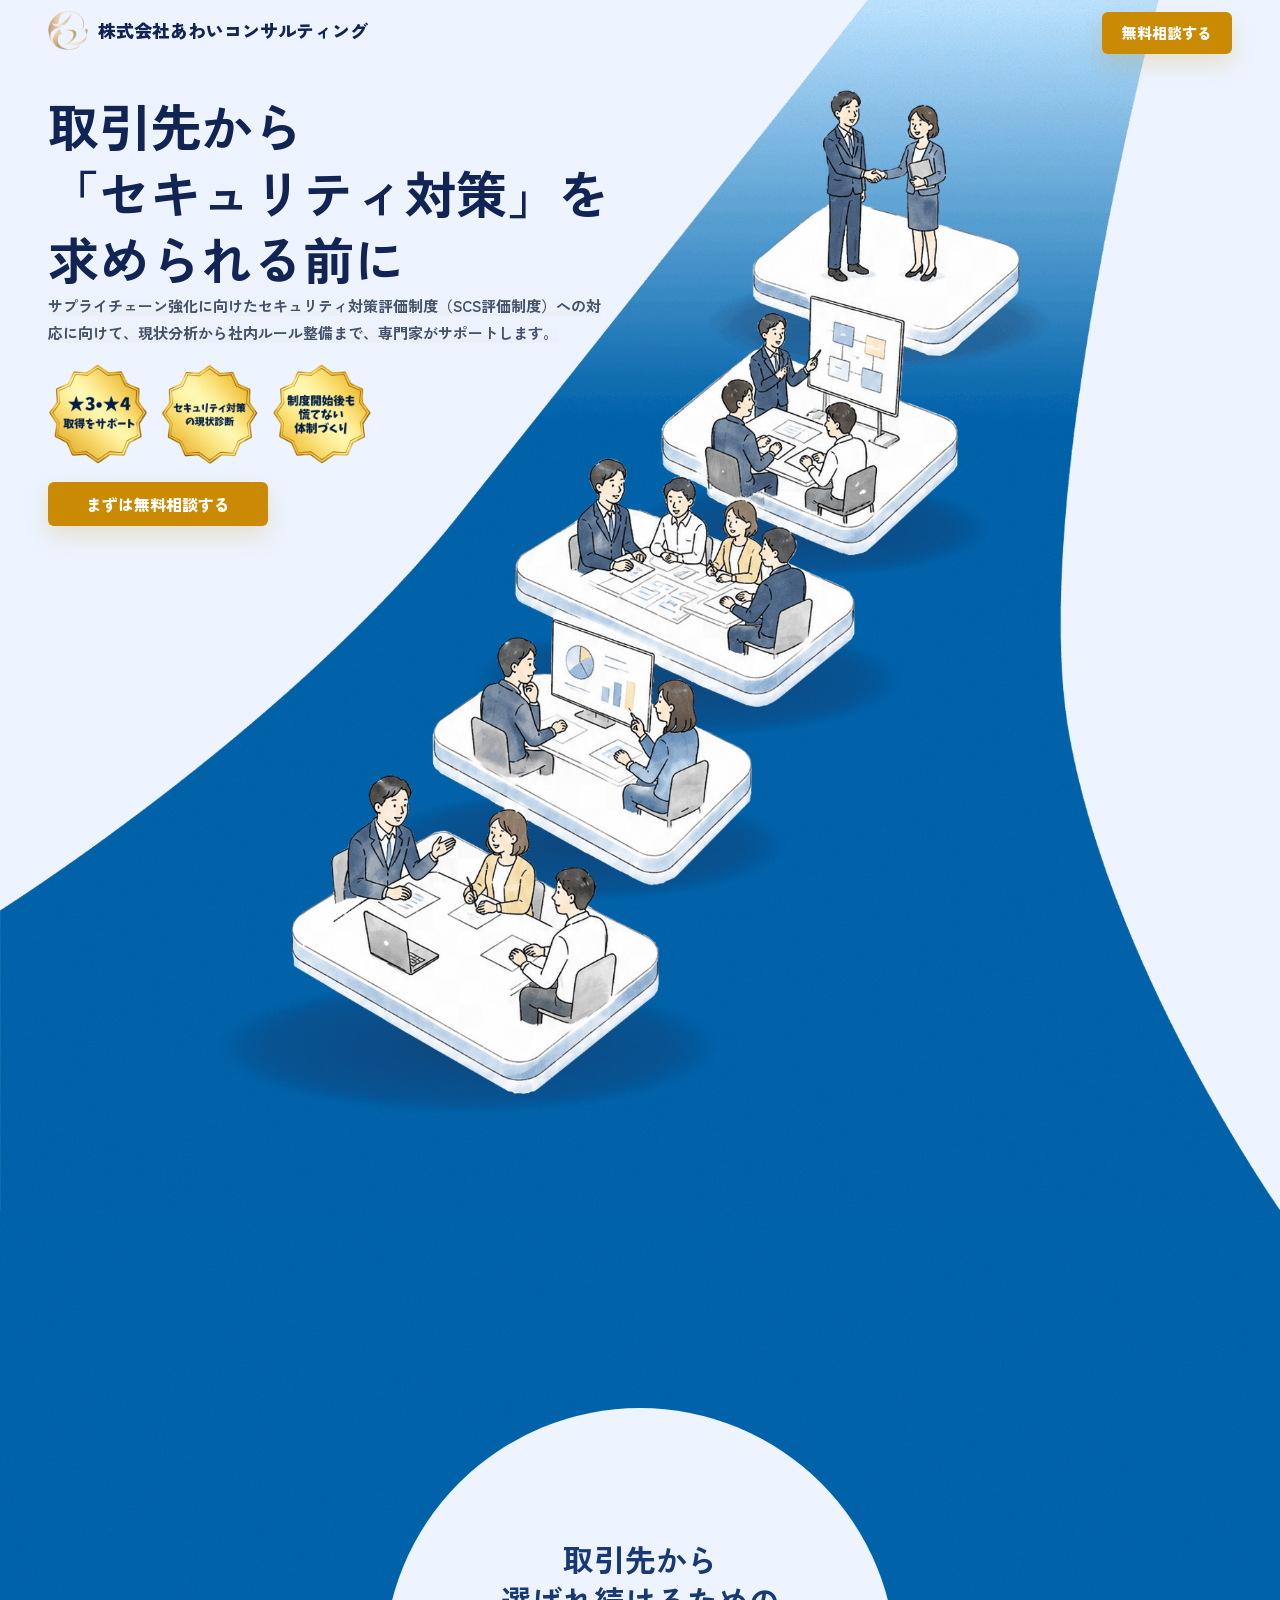
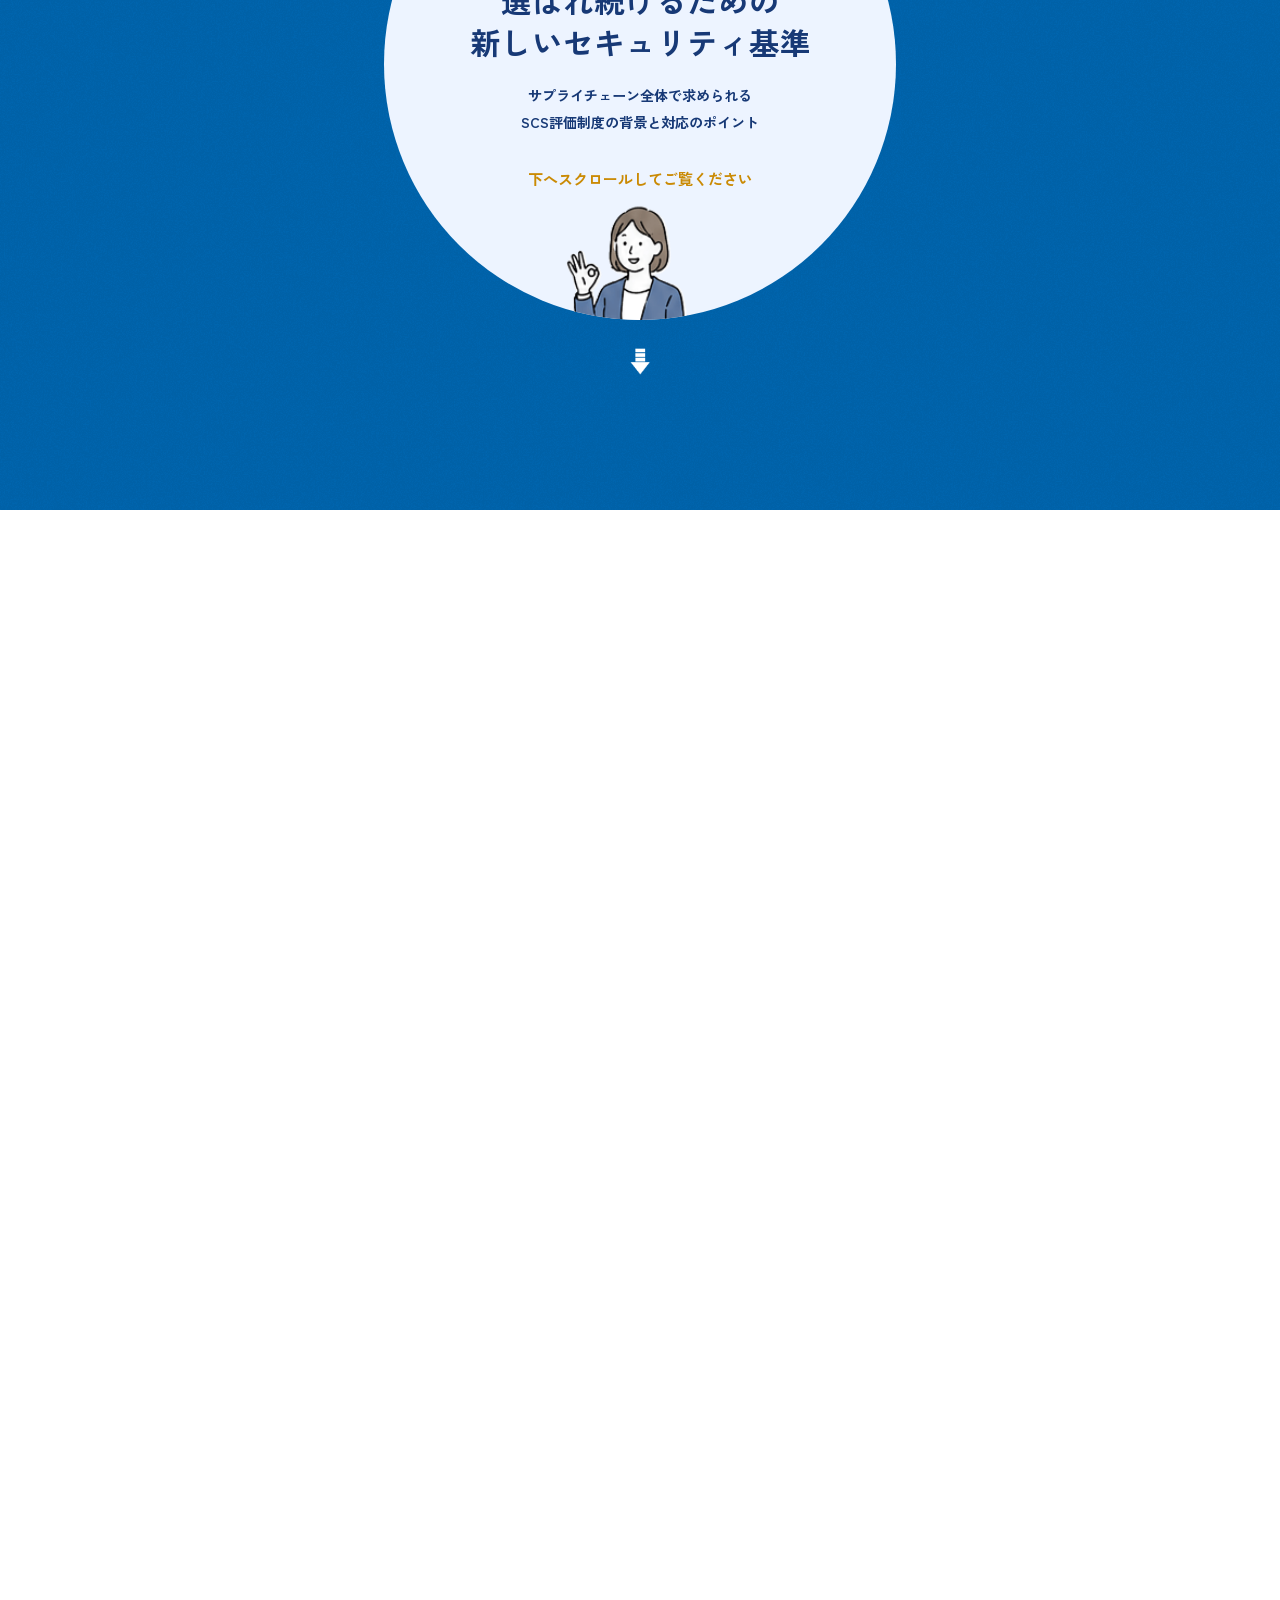
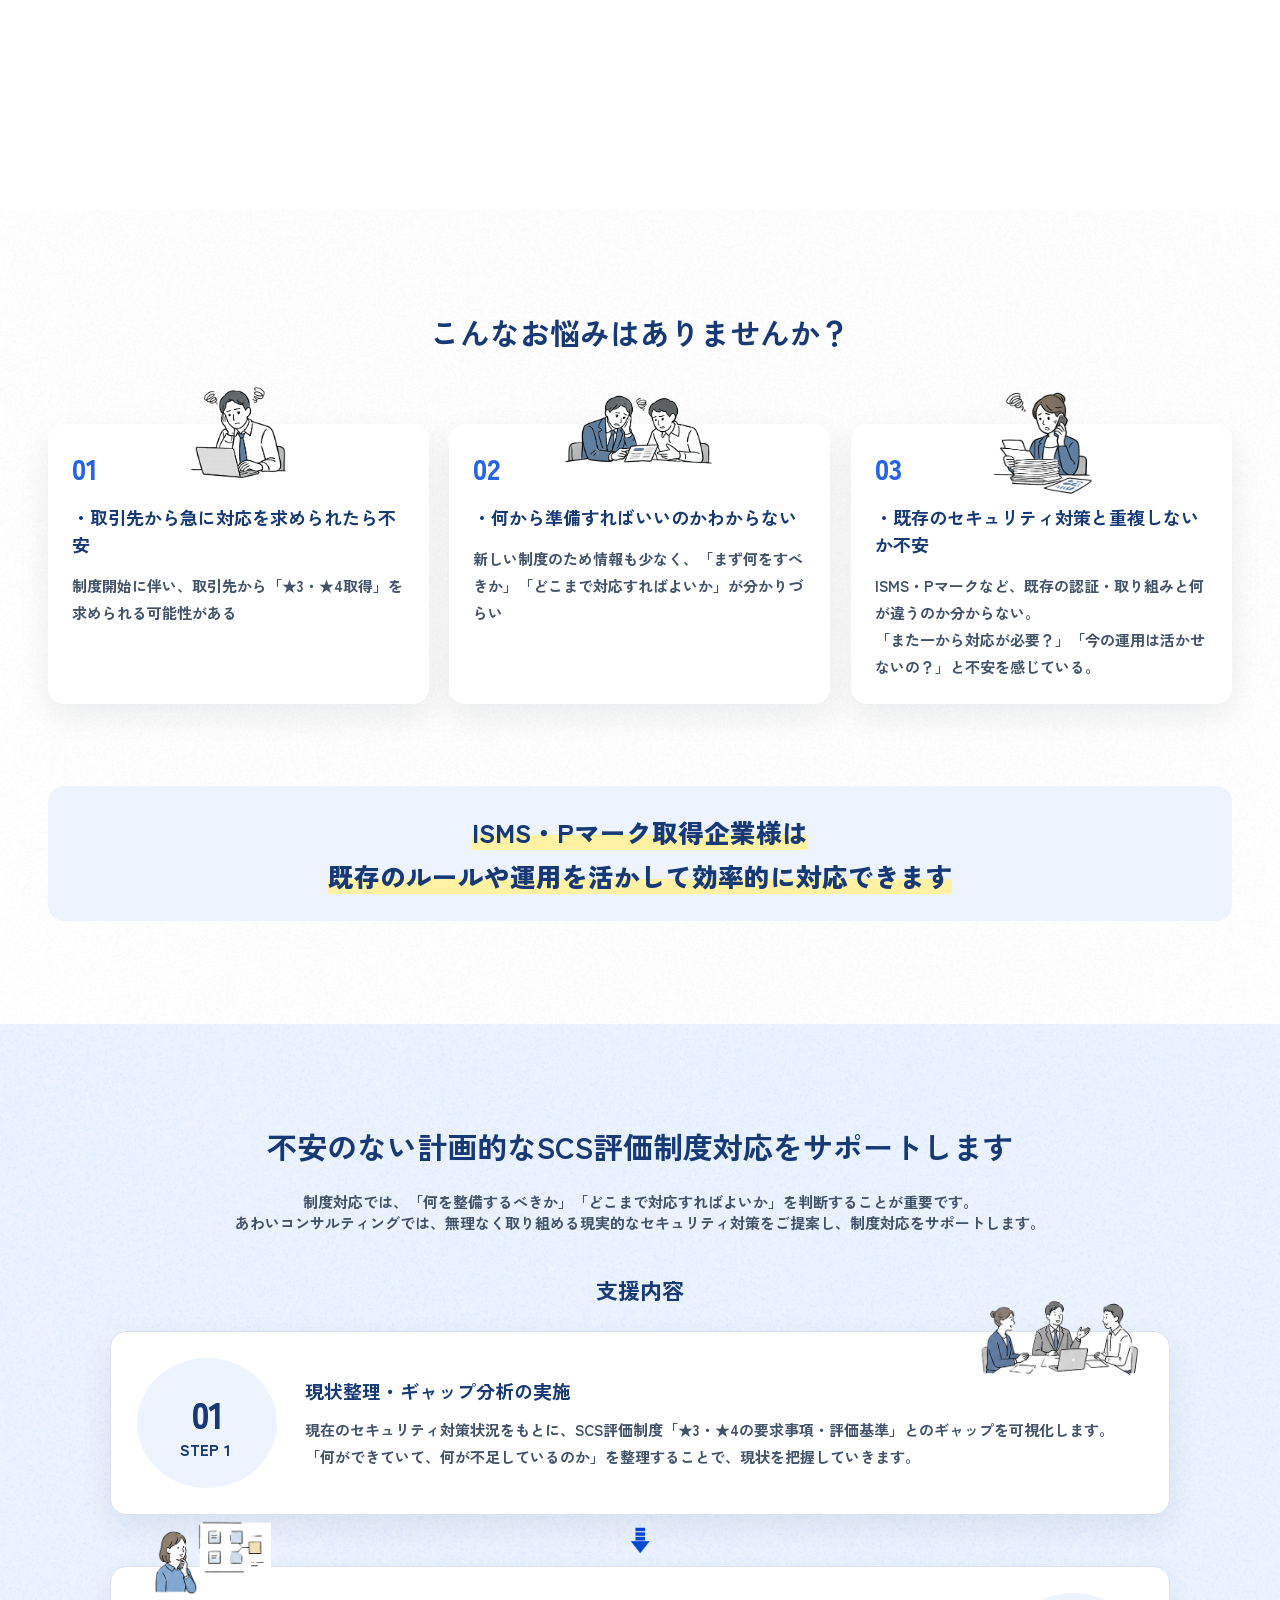
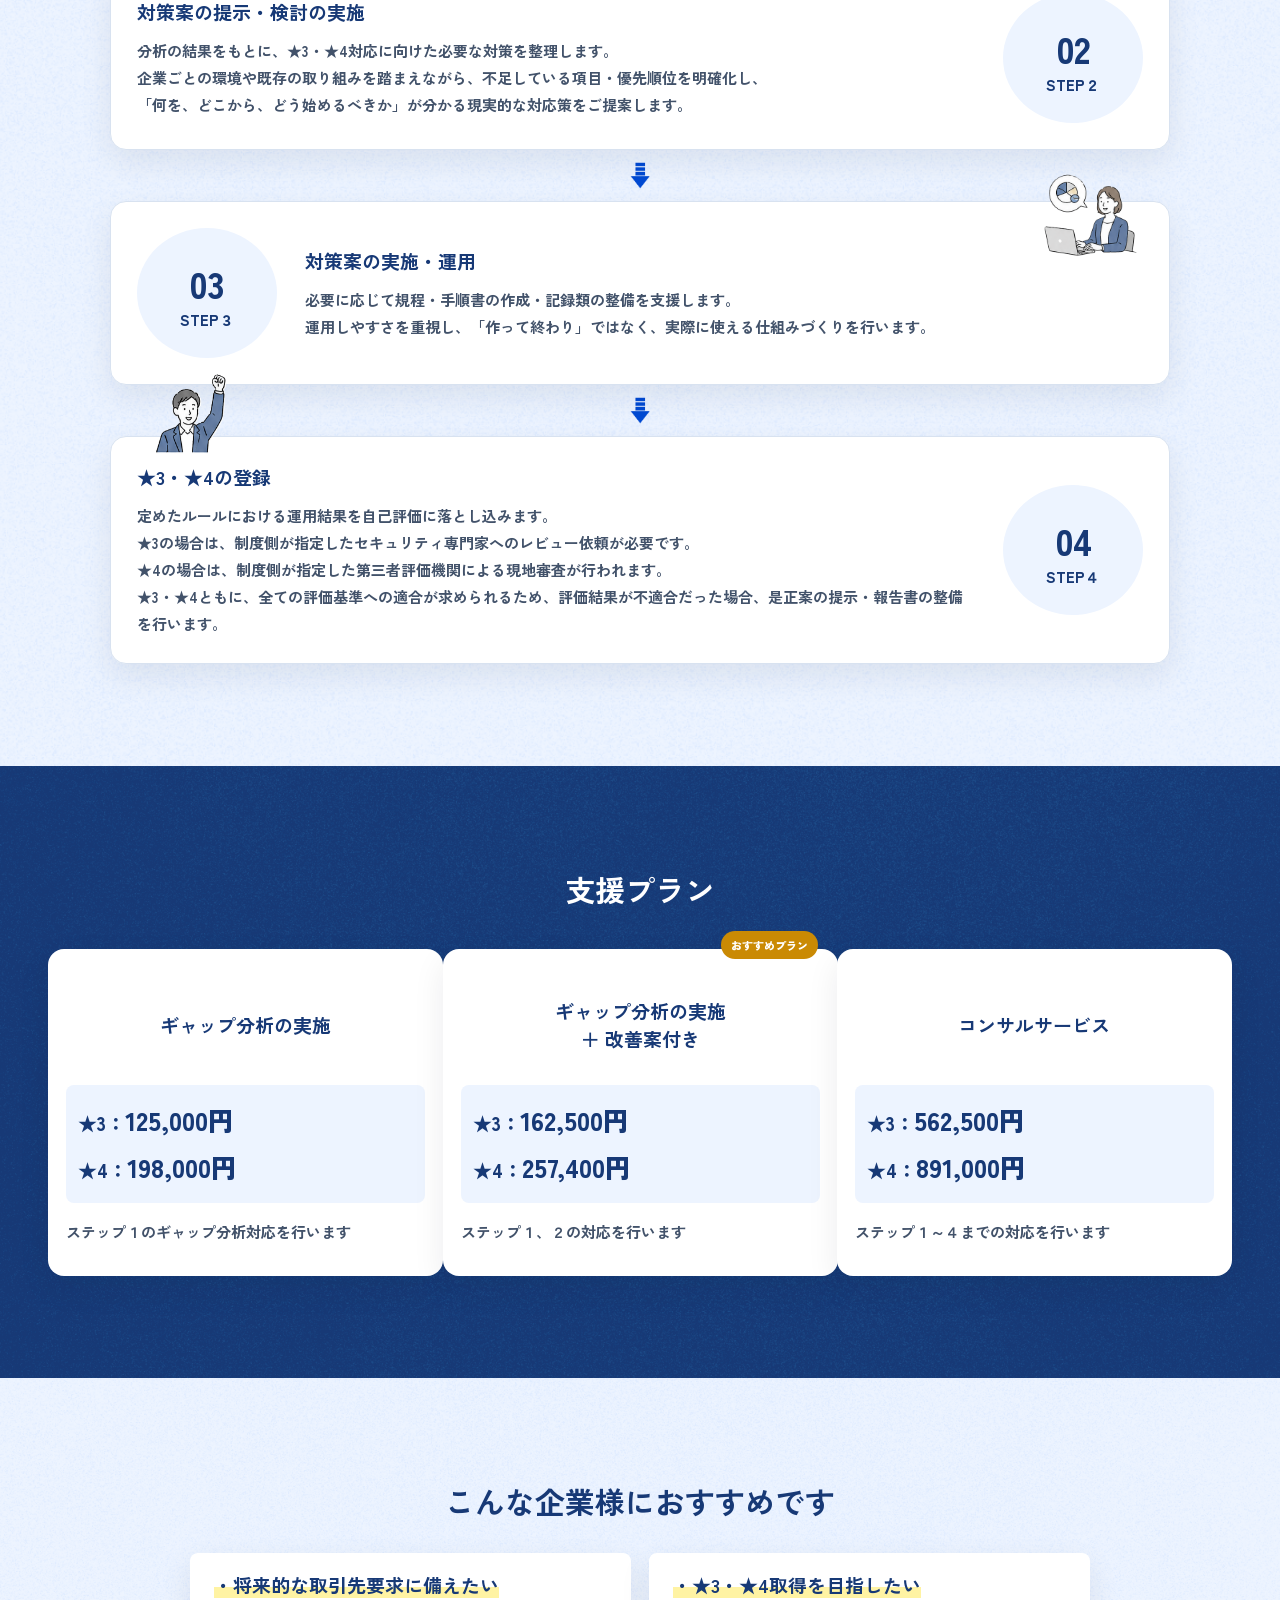
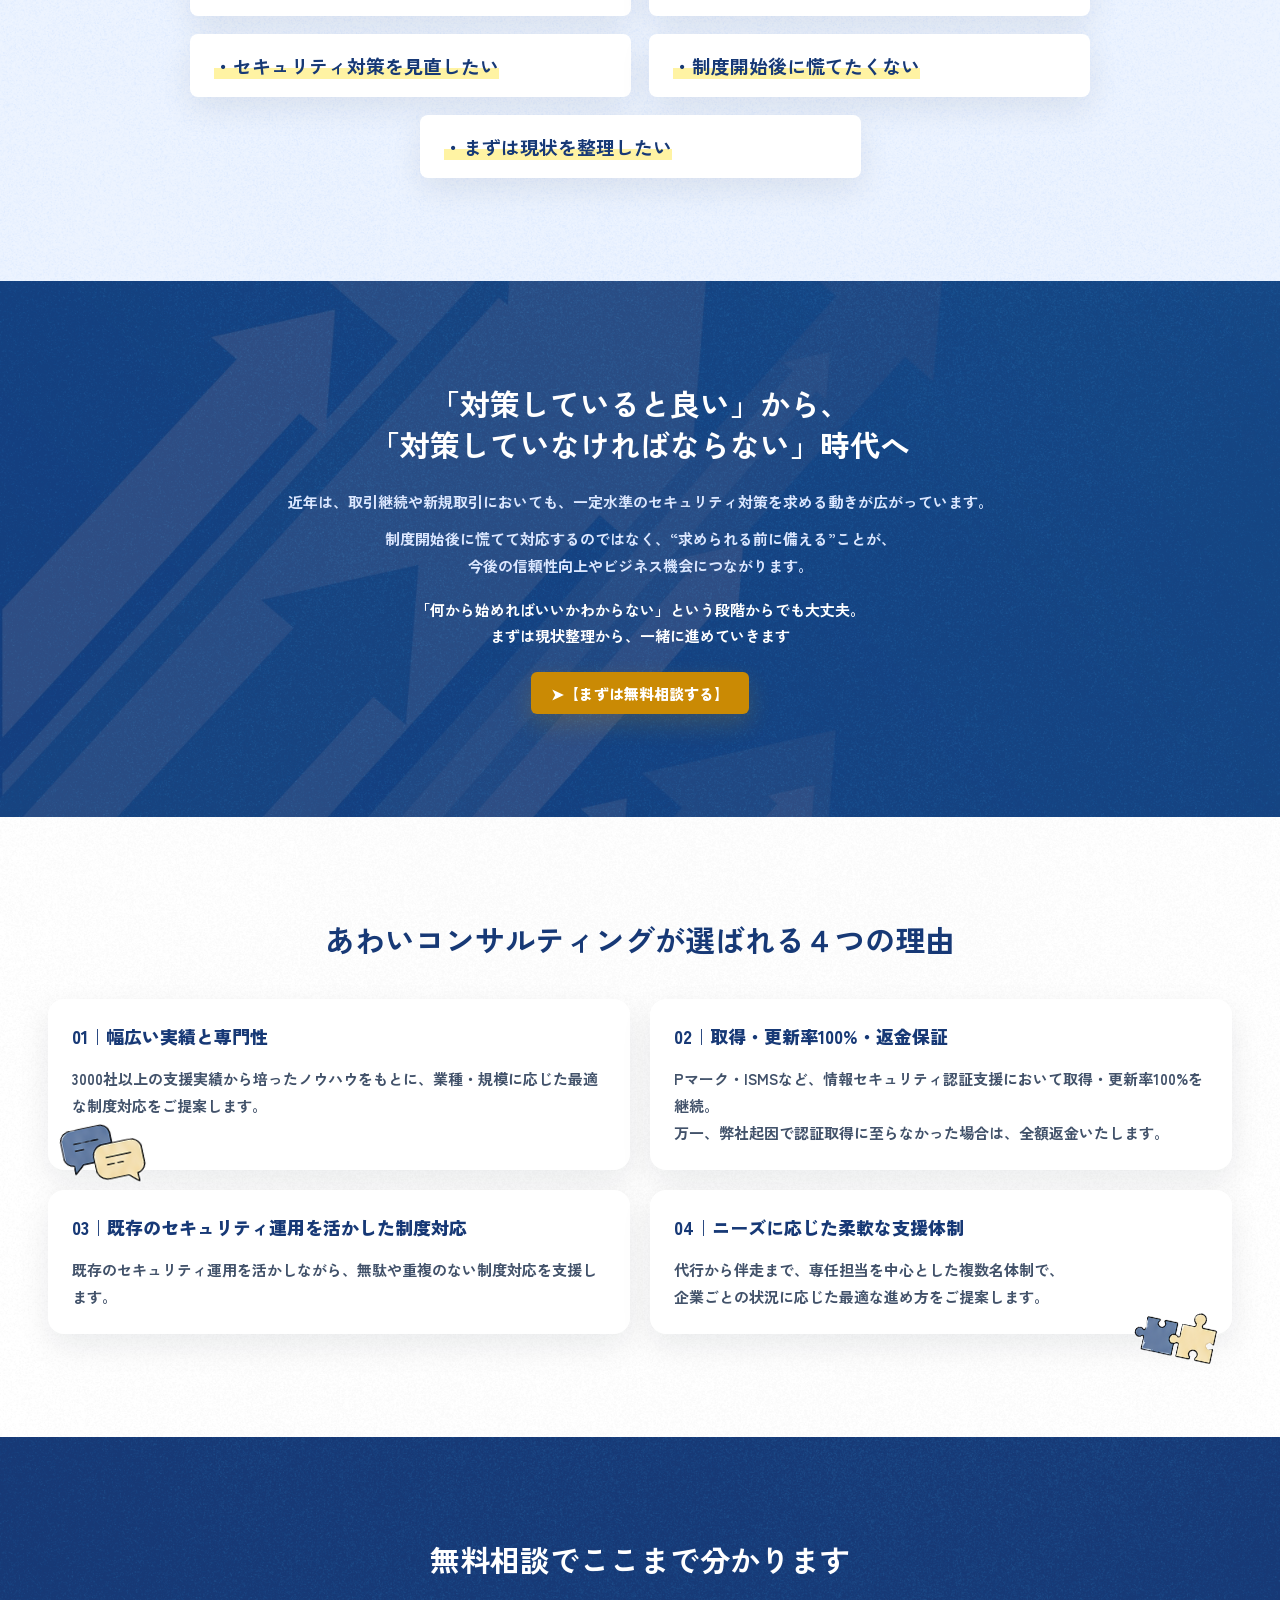
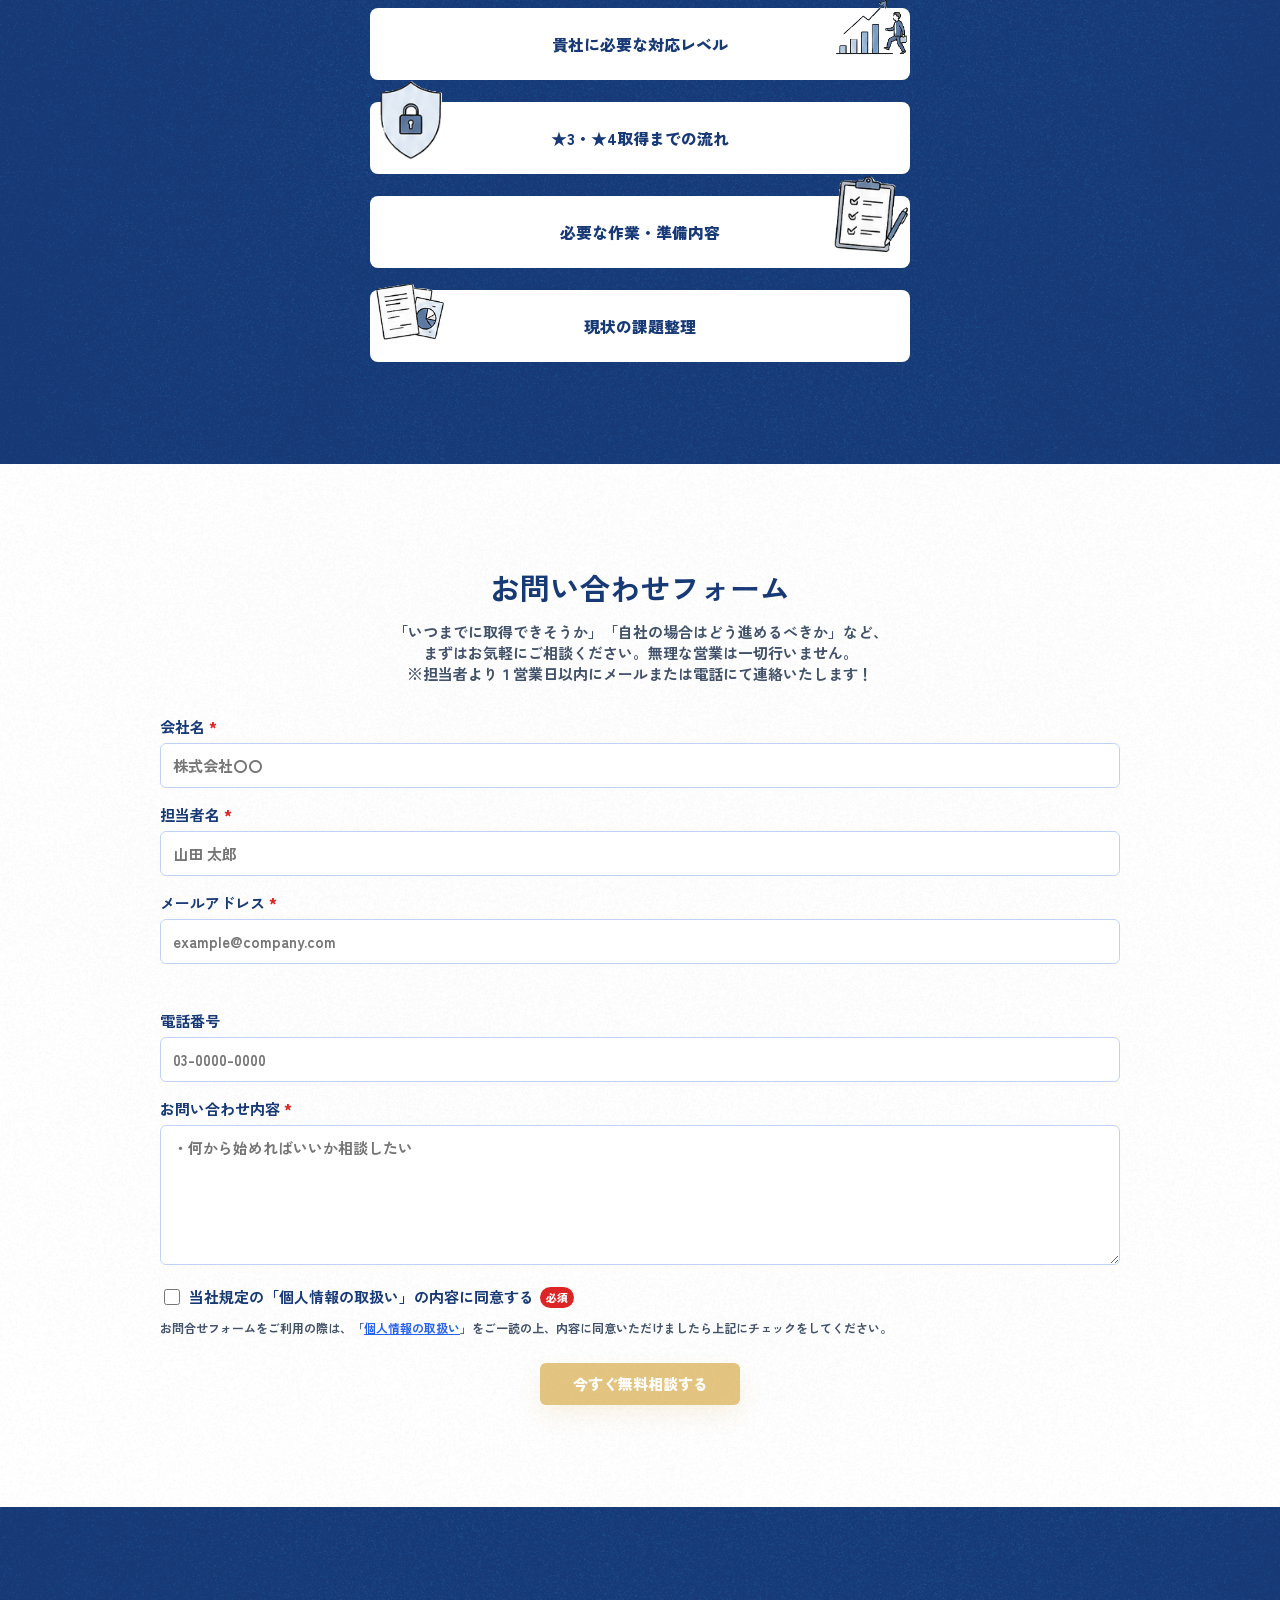
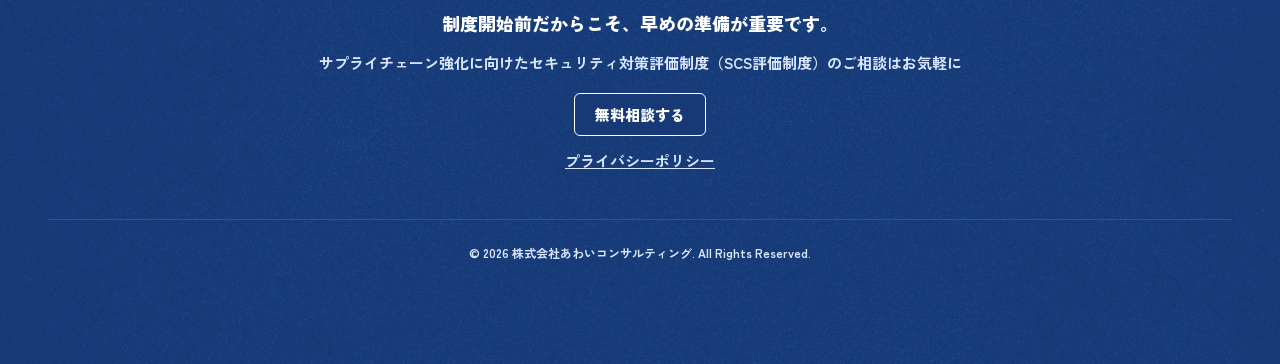
==== commit 41d61d7a: "LPの支援プランとレスポンシブ表示を調整" ====
--- a/index.html
+++ b/index.html
@@ -327,6 +327,9 @@
                     </article>
                 </div>
             </div>
+        </section>
+
+        <section class="support-plans">
             <div class="support-plans__inner">
                 <h2 class="support-plans__heading">
                     支援プラン</h2>
@@ -579,4 +582,4 @@
     <script class="site-header__behavior" src="./js/script.js"></script>
 </body>
 
-</html>+</html>
--- a/style.css
+++ b/style.css
@@ -1173,8 +1173,12 @@
 }
 
 /* Plans / Proposal / Benefits */
-.support-plans__inner {
-  padding-top: var(--section-padding);
+.support-plans {
+  background: var(--color-primary) url("./img/background-primary.png") center / cover no-repeat;
+}
+
+.support-plans__heading {
+  color: var(--color-white);
 }
 
 .support-plans__card-list {
@@ -1348,6 +1352,12 @@
   gap: var(--space-24);
   width: min(100%, 900px);
   margin: clamp(32px, calc(44 / 1920 * 100vw), 44px) auto 0;
+}
+
+.recommended__item-list > :last-child:nth-child(odd) {
+  grid-column: 1 / -1;
+  justify-self: center;
+  width: calc((100% - var(--space-24)) / 2);
 }
 
 .recommended__item--1,
@@ -2289,6 +2299,10 @@
 
   .support-plans__card-list {
     gap: var(--space-32);
+  }
+
+  .recommended__item-list > :last-child:nth-child(odd) {
+    width: 100%;
   }
 
   .concerns__card-decoration {
@@ -2795,4 +2809,4 @@
     transition: none;
     will-change: auto;
   }
-}+}
